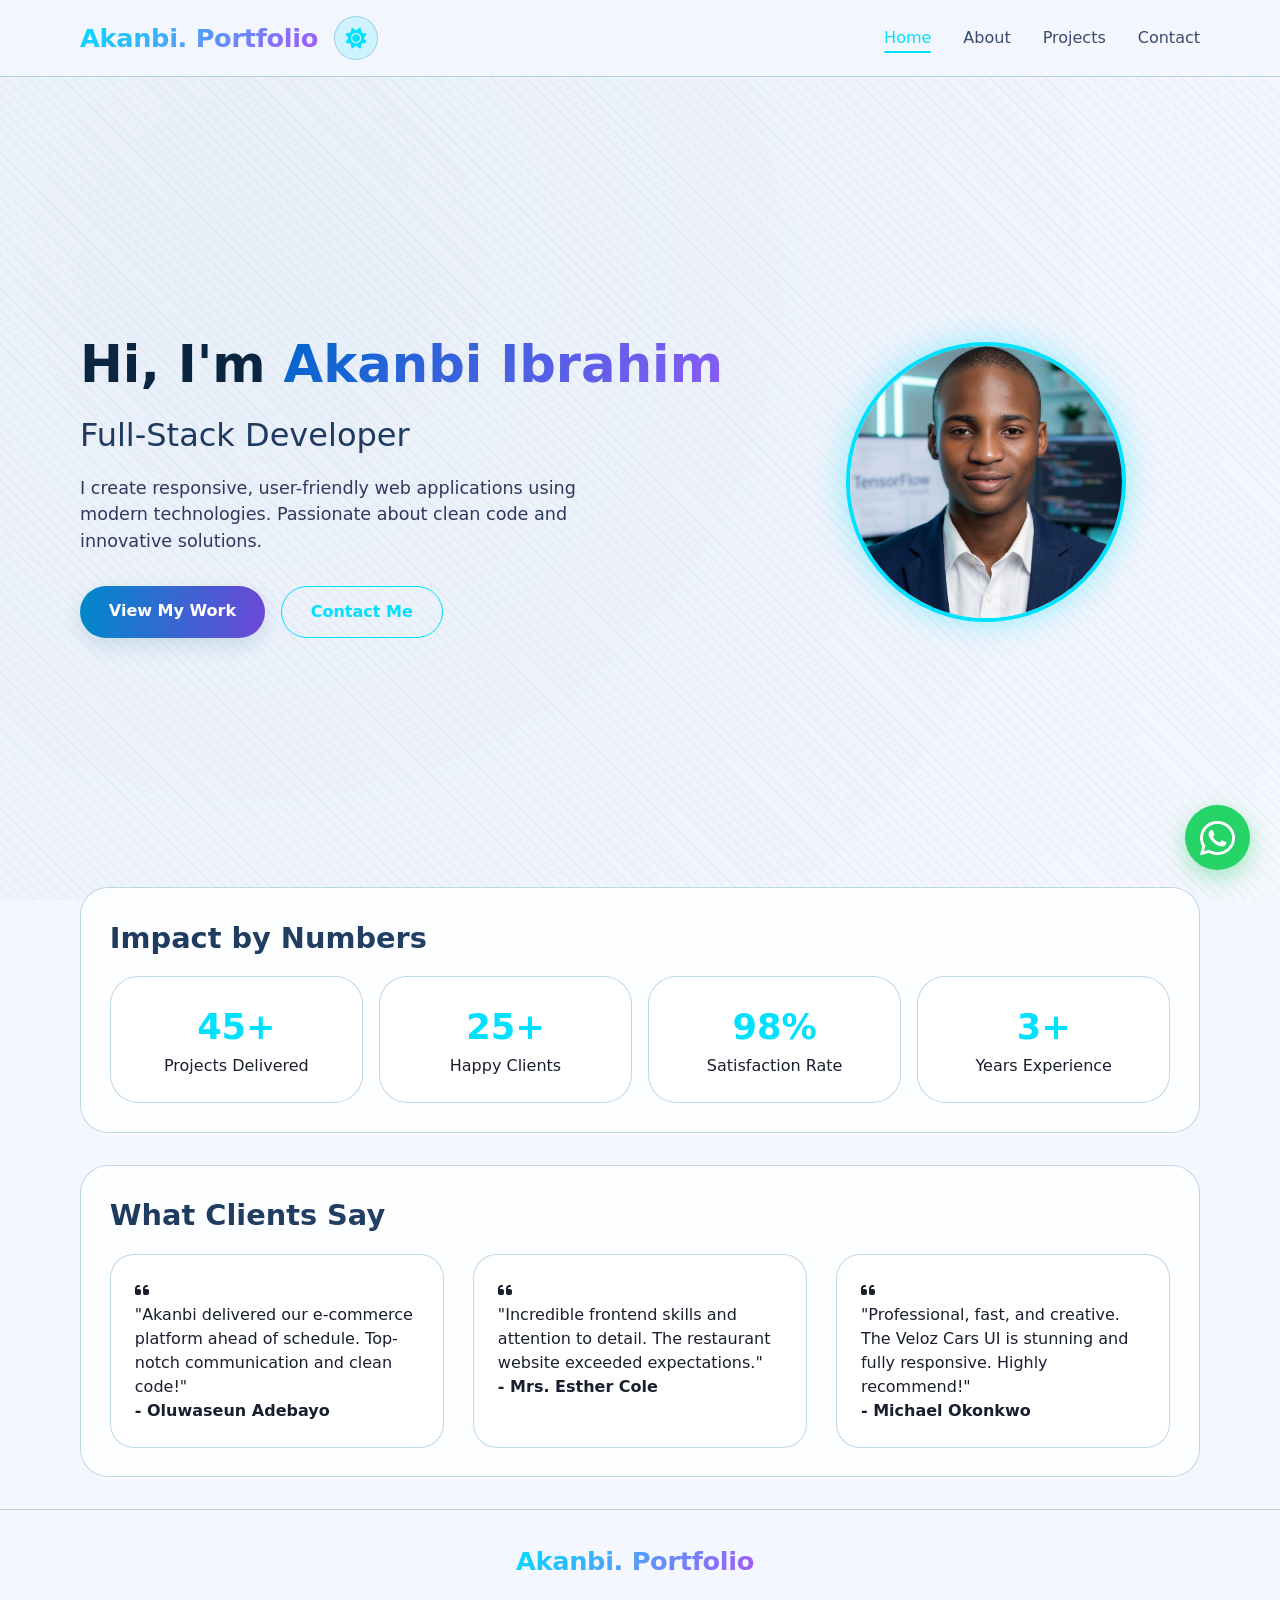
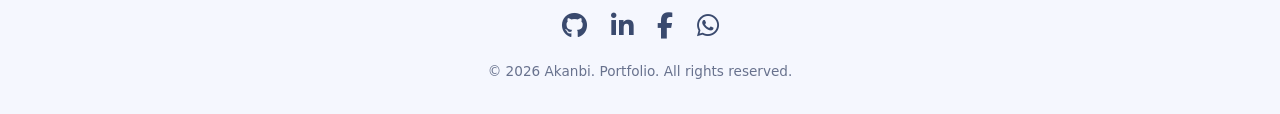
==== index.html @ 9dbecf88 "google console" ====
<!DOCTYPE html>
<html lang="en">

<head>
  <meta charset="UTF-8" />
  <meta name="viewport" content="width=device-width, initial-scale=1.0, viewport-fit=cover" />
  <title>Akanbi · Dark Portfolio | Home</title>
  <link rel="icon"
    href="data:image/svg+xml,%3Csvg xmlns='http://www.w3.org/2000/svg' viewBox='0 0 100 100'%3E%3Ccircle cx='50' cy='50' r='45' fill='%2300e0ff'/%3E%3Ctext x='50' y='70' font-size='50' text-anchor='middle' fill='black' font-weight='bold'%3EA%3C/text%3E%3C/svg%3E" />
  <link rel="stylesheet" href="https://cdnjs.cloudflare.com/ajax/libs/font-awesome/6.4.0/css/all.min.css" />
  <style>
    * {
      margin: 0;
      padding: 0;
      box-sizing: border-box;
    }

    /* ===== THEME VARIABLES ===== */
    :root {
      /* Dark theme (default) */
      --bg-primary: #0a0c10;
      --bg-secondary: rgba(18, 22, 32, 0.7);
      --bg-card: rgba(15, 20, 30, 0.7);
      --bg-form: #0f172a;
      --text-primary: #eef4ff;
      --text-secondary: #b9c8f0;
      --text-muted: #ccddf8;
      --border-color: rgba(0, 224, 255, 0.2);
      --border-light: #2d3a5e;
      --header-bg: rgba(10, 12, 18, 0.85);
      --skill-bar-bg: #1e293b;
      --contact-bg: rgba(18, 22, 32, 0.5);
      --shadow-color: rgba(0, 180, 255, 0.2);
      --btn-gradient: linear-gradient(95deg, #00b4ff, #8b5cf6);
      --hero-gradient: radial-gradient(circle at 20% 30%,
          rgba(0, 180, 255, 0.08),
          rgba(10, 12, 16, 0.95));
      --grid-pattern: repeating-linear-gradient(45deg,
          rgba(0, 255, 255, 0.02) 0px,
          rgba(0, 255, 255, 0.02) 2px,
          transparent 2px,
          transparent 8px);
    }

    /* Light theme */
    body.light-theme {
      --bg-primary: #f5f7fe;
      --bg-secondary: rgba(255, 255, 255, 0.8);
      --bg-card: rgba(255, 255, 255, 0.85);
      --bg-form: #ffffff;
      --text-primary: #1a1f2e;
      --text-secondary: #2d3a5e;
      --text-muted: #3a4a6e;
      --border-color: rgba(0, 100, 150, 0.25);
      --border-light: #d0d8e8;
      --header-bg: rgba(245, 247, 254, 0.92);
      --skill-bar-bg: #e2e8f0;
      --contact-bg: rgba(255, 255, 255, 0.75);
      --shadow-color: rgba(0, 100, 150, 0.15);
      --btn-gradient: linear-gradient(95deg, #0088cc, #6c47d6);
      --hero-gradient: radial-gradient(circle at 20% 30%,
          rgba(0, 100, 150, 0.05),
          rgba(245, 247, 254, 0.95));
      --grid-pattern: repeating-linear-gradient(45deg,
          rgba(0, 100, 150, 0.03) 0px,
          rgba(0, 100, 150, 0.03) 2px,
          transparent 2px,
          transparent 8px);
    }

    /* Light mode heading fixes - improved readability */
    body.light-theme .hero-text h1 {
      color: #0a2540;
    }

    body.light-theme .hero-text h2 {
      color: #1e3a5f;
    }

    body.light-theme .section-title {
      background: linear-gradient(135deg, #1e3a5f, #2d4a6e);
      background-clip: text;
      -webkit-background-clip: text;
      color: transparent;
    }

    body.light-theme .extra-card h3 {
      background: linear-gradient(135deg, #1e3a5f, #2d4a6e);
      background-clip: text;
      -webkit-background-clip: text;
      color: transparent;
    }

    body.light-theme .skills-block h3 {
      background: linear-gradient(120deg, #1e3a5f, #2d4a6e);
      background-clip: text;
      -webkit-background-clip: text;
      color: transparent;
    }

    body.light-theme .contact-info h3 {
      background: linear-gradient(135deg, #1e3a5f, #2d4a6e);
      background-clip: text;
      -webkit-background-clip: text;
      color: transparent;
    }

    body.light-theme .project-info h3 {
      color: #1e3a5f;
    }

    body.light-theme .service-item h4 {
      color: #1e3a5f;
    }

    body.light-theme .highlight {
      background: linear-gradient(120deg, #0066cc, #8b5cf6);
      background-clip: text;
      -webkit-background-clip: text;
      color: transparent;
    }

    body {
      font-family:
        "Segoe UI",
        "Poppins",
        system-ui,
        -apple-system,
        "Inter",
        sans-serif;
      background: var(--bg-primary);
      color: var(--text-primary);
      line-height: 1.5;
      overflow-x: hidden;
      transition:
        background-color 0.3s ease,
        color 0.2s ease;
    }

    body::before {
      content: "";
      position: fixed;
      top: 0;
      left: 0;
      width: 100%;
      height: 100%;
      background: var(--hero-gradient);
      pointer-events: none;
      z-index: -2;
      transition: background 0.3s ease;
    }

    body::after {
      content: "";
      position: fixed;
      top: 0;
      left: 0;
      width: 100%;
      height: 100%;
      background: var(--grid-pattern);
      pointer-events: none;
      z-index: -1;
    }

    .container {
      width: 90%;
      max-width: 1280px;
      margin: 0 auto;
      padding: 0 1rem;
    }

    /* header glass morph */
    header {
      position: sticky;
      top: 0;
      z-index: 1000;
      background: var(--header-bg);
      backdrop-filter: blur(14px);
      border-bottom: 1px solid var(--border-color);
      transition:
        all 0.3s ease,
        background 0.3s ease;
    }

    nav {
      display: flex;
      justify-content: space-between;
      align-items: center;
      padding: 1rem 0;
      flex-wrap: nowrap;
      gap: 1rem;
    }

    /* ===== FIX: LOGO NO WRAP, NO OVERFLOW ===== */
    .logo {
      font-size: 1.6rem;
      font-weight: 800;
      background: linear-gradient(135deg, #00e0ff, #a855f7);
      -webkit-background-clip: text;
      background-clip: text;
      color: transparent;
      letter-spacing: -0.3px;
      text-decoration: none;
      transition: transform 0.2s;
      white-space: nowrap;
      flex-shrink: 0;
    }

    /* on extremely tiny screens, slightly reduce font but keep on one line */
    @media (max-width: 480px) {
      .logo {
        font-size: 1.3rem;
        letter-spacing: -0.2px;
      }
    }

    .logo:hover {
      transform: scale(1.02);
    }

    .nav-links {
      display: flex;
      gap: 2rem;
      list-style: none;
      transition: all 0.3s;
      align-items: center;
      margin-left: auto;
    }

    .nav-links a {
      text-decoration: none;
      color: var(--text-muted);
      font-weight: 500;
      transition: 0.2s;
      position: relative;
    }

    .nav-links a::after {
      content: "";
      position: absolute;
      bottom: -6px;
      left: 0;
      width: 0%;
      height: 2px;
      background: #00e0ff;
      transition: 0.3s;
      border-radius: 2px;
    }

    .nav-links a:hover::after,
    .nav-links a.active::after {
      width: 100%;
    }

    .nav-links a:hover,
    .nav-links a.active {
      color: #00e0ff;
    }

    /* Theme Toggle Button */
    .theme-toggle {
      background: rgba(0, 224, 255, 0.15);
      border: 1px solid var(--border-color);
      border-radius: 50px;
      width: 44px;
      height: 44px;
      display: flex;
      align-items: center;
      justify-content: center;
      cursor: pointer;
      transition: all 0.3s ease;
      font-size: 1.3rem;
      color: #00e0ff;
      flex-shrink: 0;
    }

    .theme-toggle:hover {
      transform: scale(1.05);
      background: rgba(0, 224, 255, 0.3);
      box-shadow: 0 0 12px rgba(0, 224, 255, 0.3);
    }

    .menu-toggle {
      display: none;
      font-size: 1.8rem;
      cursor: pointer;
      color: #00e0ff;
      flex-shrink: 0;
    }

    /* ===== WHATSAPP ICON STYLES ===== */
    .whatsapp-float {
      position: fixed;
      bottom: 30px;
      right: 30px;
      z-index: 1000;
      width: 65px;
      height: 65px;
      background-color: #25d366;
      border-radius: 50%;
      display: flex;
      align-items: center;
      justify-content: center;
      text-decoration: none;
      box-shadow: 0 8px 25px rgba(37, 211, 102, 0.4);
      transition: all 0.3s ease;
      animation:
        whatsappPulse 1.5s infinite,
        whatsappFloat 2s infinite ease-in-out;
    }

    .whatsapp-float i {
      font-size: 2.5rem;
      color: white;
      transition: transform 0.3s ease;
    }

    .whatsapp-float:hover {
      transform: scale(1.1);
      animation: none;
      box-shadow: 0 12px 35px rgba(37, 211, 102, 0.6);
    }

    .whatsapp-float:hover i {
      transform: rotate(8deg) scale(1.05);
    }

    @keyframes whatsappPulse {
      0% {
        box-shadow: 0 0 0 0 rgba(37, 211, 102, 0.7);
      }

      70% {
        box-shadow: 0 0 0 15px rgba(37, 211, 102, 0);
      }

      100% {
        box-shadow: 0 0 0 0 rgba(37, 211, 102, 0);
      }
    }

    @keyframes whatsappFloat {
      0% {
        transform: translateY(0px);
      }

      50% {
        transform: translateY(-10px);
      }

      100% {
        transform: translateY(0px);
      }
    }

    .whatsapp-tooltip {
      position: absolute;
      right: 80px;
      background: var(--bg-card);
      backdrop-filter: blur(10px);
      padding: 8px 16px;
      border-radius: 30px;
      font-size: 0.85rem;
      font-weight: 500;
      white-space: nowrap;
      color: var(--text-primary);
      border: 1px solid var(--border-color);
      opacity: 0;
      visibility: hidden;
      transition: all 0.3s ease;
      pointer-events: none;
      font-family: inherit;
      box-shadow: 0 4px 15px rgba(0, 0, 0, 0.2);
    }

    .whatsapp-float:hover .whatsapp-tooltip {
      opacity: 1;
      visibility: visible;
      transform: translateX(-5px);
    }

    @media (max-width: 768px) {
      .whatsapp-float {
        bottom: 20px;
        right: 20px;
        width: 55px;
        height: 55px;
      }

      .whatsapp-float i {
        font-size: 2rem;
      }

      .whatsapp-tooltip {
        right: 65px;
        font-size: 0.75rem;
        padding: 6px 12px;
        white-space: nowrap;
      }
    }

    @media (max-width: 480px) {
      .whatsapp-float {
        bottom: 15px;
        right: 15px;
        width: 50px;
        height: 50px;
      }

      .whatsapp-float i {
        font-size: 1.8rem;
      }

      .whatsapp-tooltip {
        right: 58px;
        font-size: 0.7rem;
        padding: 5px 10px;
      }
    }

    /* hero section */
    .hero {
      min-height: 90vh;
      display: flex;
      align-items: center;
      padding: 3rem 0;
    }

    .hero-content {
      display: flex;
      align-items: center;
      gap: 3rem;
      flex-wrap: wrap;
      justify-content: space-between;
    }

    .hero-text {
      flex: 1.2;
      animation: fadeUp 0.8s ease-out;
    }

    .hero-text h1 {
      font-size: 3.2rem;
      margin-bottom: 0.5rem;
    }

    .highlight {
      background: linear-gradient(120deg, #00e0ff, #c084fc);
      background-clip: text;
      -webkit-background-clip: text;
      color: transparent;
    }

    .hero-text h2 {
      font-size: 2rem;
      font-weight: 500;
      margin-bottom: 1rem;
      color: var(--text-secondary);
    }

    .hero-text p {
      font-size: 1.1rem;
      color: var(--text-secondary);
      max-width: 550px;
      margin-bottom: 2rem;
    }

    .hero-buttons {
      display: flex;
      gap: 1rem;
      flex-wrap: wrap;
    }

    .btn {
      display: inline-block;
      background: var(--btn-gradient);
      padding: 0.8rem 1.8rem;
      border-radius: 40px;
      font-weight: 600;
      text-decoration: none;
      color: white;
      transition: all 0.3s ease;
      border: none;
      cursor: pointer;
      box-shadow: 0 8px 20px var(--shadow-color);
    }

    .btn-secondary {
      background: transparent;
      border: 1.5px solid #00e0ff;
      box-shadow: none;
      color: #00e0ff;
    }

    .btn-secondary:hover {
      background: rgba(0, 224, 255, 0.1);
      transform: translateY(-3px);
    }

    .btn:hover {
      transform: translateY(-4px);
      filter: brightness(1.05);
      box-shadow: 0 12px 28px var(--shadow-color);
    }

    .hero-image {
      flex: 0.8;
      display: flex;
      justify-content: center;
      animation: float 5s infinite ease-in-out;
    }

    .profile-img {
      width: 280px;
      height: 280px;
      object-fit: cover;
      border-radius: 50%;
      border: 4px solid #00e0ff;
      box-shadow: 0 0 35px rgba(0, 224, 255, 0.4);
      background: #11161f;
      transition: 0.3s;
    }

    .section-title {
      font-size: 2.5rem;
      margin: 2rem 0 2rem;
      text-align: center;
      background: linear-gradient(135deg, #f0f9ff, #8bcaff);
      background-clip: text;
      -webkit-background-clip: text;
      color: transparent;
      letter-spacing: -0.5px;
    }

    /* card styles */
    .extra-card {
      background: var(--bg-secondary);
      backdrop-filter: blur(4px);
      border-radius: 28px;
      padding: 1.8rem;
      border: 1px solid var(--border-color);
      margin-bottom: 2rem;
      transition:
        transform 0.2s ease,
        background 0.3s;
    }

    .extra-card h3 {
      font-size: 1.8rem;
      margin-bottom: 1rem;
      background: linear-gradient(135deg, #fff, #7bc5ff);
      background-clip: text;
      -webkit-background-clip: text;
      color: transparent;
    }

    .testimonial-grid,
    .services-grid {
      display: grid;
      grid-template-columns: repeat(auto-fit, minmax(260px, 1fr));
      gap: 1.8rem;
      margin-top: 1rem;
    }

    .testi-item,
    .service-item {
      background: var(--bg-card);
      border-radius: 24px;
      padding: 1.5rem;
      border: 1px solid var(--border-color);
      transition: all 0.2s;
    }

    .stats-row {
      display: flex;
      flex-wrap: wrap;
      justify-content: space-between;
      gap: 1rem;
      text-align: center;
      margin-top: 1rem;
    }

    .stat-card {
      background: var(--bg-card);
      border-radius: 28px;
      padding: 1.5rem;
      flex: 1;
      min-width: 120px;
      backdrop-filter: blur(4px);
      border: 1px solid var(--border-color);
    }

    .stat-number {
      font-size: 2.2rem;
      font-weight: 800;
      color: #00e0ff;
    }

    /* about wrapper */
    .about-wrapper {
      background: var(--bg-secondary);
      backdrop-filter: blur(4px);
      border-radius: 32px;
      padding: 2rem;
      border: 1px solid var(--border-color);
      margin-bottom: 2rem;
    }

    .about-grid {
      display: flex;
      flex-direction: row;
      gap: 2.5rem;
      flex-wrap: wrap;
    }

    .about-text-block {
      flex: 1.2;
      min-width: 240px;
    }

    .skills-block {
      flex: 1;
      min-width: 250px;
    }

    .skills-block h3 {
      font-size: 1.6rem;
      margin-bottom: 1.2rem;
      background: linear-gradient(120deg, #b4e0ff, #a27eff);
      background-clip: text;
      -webkit-background-clip: text;
      color: transparent;
    }

    .skill-item {
      margin-bottom: 1.3rem;
    }

    .skill-name {
      display: flex;
      justify-content: space-between;
      margin-bottom: 0.5rem;
      font-weight: 500;
    }

    .skill-bar {
      background: var(--skill-bar-bg);
      height: 8px;
      border-radius: 10px;
      overflow: hidden;
    }

    .skill-level {
      background: linear-gradient(90deg, #00e0ff, #a855f7);
      height: 100%;
      width: 0%;
      border-radius: 10px;
      transition: width 1.4s cubic-bezier(0.2, 0.9, 0.4, 1.1);
    }

    /* projects grid */
    .projects-grid {
      display: grid;
      grid-template-columns: repeat(auto-fit, minmax(310px, 1fr));
      gap: 2rem;
      margin: 1.5rem 0;
    }

    .project-card {
      background: var(--bg-card);
      backdrop-filter: blur(4px);
      border-radius: 28px;
      overflow: hidden;
      transition: all 0.4s cubic-bezier(0.2, 0.9, 0.4, 1.1);
      border: 1px solid var(--border-color);
    }

    .project-card:hover {
      transform: translateY(-12px);
      box-shadow: 0 25px 35px -12px rgba(0, 224, 255, 0.3);
      border-color: #00e0ff80;
    }

    .project-img {
      width: 100%;
      height: 200px;
      object-fit: cover;
      transition: transform 0.5s;
    }

    .project-info {
      padding: 1.5rem;
    }

    .project-tech {
      display: flex;
      flex-wrap: wrap;
      gap: 0.6rem;
      margin: 1rem 0;
    }

    .tech-tag {
      background: rgba(0, 224, 255, 0.15);
      padding: 0.3rem 0.8rem;
      border-radius: 30px;
      font-size: 0.75rem;
      font-weight: 500;
      color: #7bc5ff;
    }

    /* ===== FIXED CONTACT SECTION: ALIGNMENT ON MOBILE ===== */
    .contact-content {
      display: flex;
      flex-wrap: wrap;
      gap: 2.5rem;
      background: var(--contact-bg);
      border-radius: 32px;
      padding: 2rem;
      backdrop-filter: blur(5px);
      margin-bottom: 2rem;
      transition: background 0.3s ease;
    }

    .contact-info,
    .contact-form {
      flex: 1;
      min-width: 260px;
    }

    /* ensure vertical alignment inside contact-info */
    .contact-info h3 {
      font-size: 1.8rem;
      margin-bottom: 1rem;
      background: linear-gradient(135deg, #fff, #7bc5ff);
      background-clip: text;
      -webkit-background-clip: text;
      color: transparent;
    }

    .contact-info p {
      margin-bottom: 1.5rem;
      color: var(--text-secondary);
      line-height: 1.5;
    }

    .contact-item {
      display: flex;
      gap: 1rem;
      margin: 1.5rem 0;
      align-items: center;
      flex-wrap: wrap;
    }

    .contact-icon {
      width: 48px;
      height: 48px;
      background: rgba(0, 224, 255, 0.15);
      border-radius: 30px;
      display: flex;
      align-items: center;
      justify-content: center;
      font-size: 1.5rem;
      color: #00e0ff;
      flex-shrink: 0;
    }

    .contact-item div:last-child h4 {
      font-size: 1.1rem;
      margin-bottom: 0.2rem;
    }

    .contact-item div:last-child p {
      margin: 0;
      word-break: break-word;
    }

    /* Form improvements */
    .form-group {
      margin-bottom: 1.2rem;
    }

    .form-group label {
      display: block;
      margin-bottom: 0.5rem;
      font-weight: 500;
      color: var(--text-primary);
    }

    .form-control {
      width: 100%;
      padding: 0.9rem 1rem;
      background: var(--bg-form);
      border: 1px solid var(--border-light);
      border-radius: 20px;
      color: var(--text-primary);
      font-size: 1rem;
      transition: 0.2s;
    }

    .form-control:focus {
      outline: none;
      border-color: #00e0ff;
      box-shadow: 0 0 8px #00e0ff80;
    }

    footer {
      text-align: center;
      padding: 2rem 0;
      margin-top: 2rem;
      border-top: 1px solid var(--border-color);
    }

    .social-links {
      display: flex;
      justify-content: center;
      gap: 1.5rem;
      margin: 1rem 0;
    }

    .social-links a {
      color: var(--text-muted);
      font-size: 1.6rem;
      transition: 0.2s;
    }

    .social-links a:hover {
      color: #00e0ff;
      transform: scale(1.2);
    }

    .copyright {
      font-size: 0.85rem;
      opacity: 0.7;
      color: var(--text-secondary);
    }

    @keyframes fadeUp {
      from {
        opacity: 0;
        transform: translateY(30px);
      }

      to {
        opacity: 1;
        transform: translateY(0);
      }
    }

    @keyframes float {
      0% {
        transform: translateY(0px);
      }

      50% {
        transform: translateY(-12px);
      }

      100% {
        transform: translateY(0px);
      }
    }

    /* responsive overrides */
    @media (max-width: 850px) {
      .menu-toggle {
        display: block;
      }

      .nav-links {
        position: absolute;
        top: 80px;
        left: 0;
        width: 100%;
        background: var(--header-bg);
        backdrop-filter: blur(20px);
        flex-direction: column;
        align-items: center;
        gap: 1.5rem;
        padding: 2rem 0;
        clip-path: polygon(0 0, 100% 0, 100% 0, 0 0);
        transition: clip-path 0.4s ease;
        z-index: 999;
        margin-left: 0;
      }

      .nav-links.active {
        clip-path: polygon(0 0, 100% 0, 100% 100%, 0 100%);
      }

      .hero-text h1 {
        font-size: 2.4rem;
      }

      .hero-text h2 {
        font-size: 1.5rem;
      }

      .profile-img {
        width: 220px;
        height: 220px;
      }

      .about-grid {
        flex-direction: column;
        gap: 1.8rem;
      }

      .about-wrapper {
        padding: 1.5rem;
      }
    }

    @media (max-width: 650px) {
      .hero-content {
        flex-direction: column-reverse;
        text-align: center;
      }

      .hero-buttons {
        justify-content: center;
      }

      .contact-content {
        padding: 1.5rem;
        gap: 2rem;
      }

      .section-title {
        font-size: 2rem;
      }

      .project-img {
        height: 170px;
      }

      nav {
        flex-wrap: nowrap;
      }
    }

    /* extra small devices: contact alignment improvement */
    @media (max-width: 550px) {
      .contact-item {
        flex-direction: row;
        align-items: flex-start;
      }

      .contact-info p {
        font-size: 0.95rem;
      }

      .contact-icon {
        width: 42px;
        height: 42px;
        font-size: 1.2rem;
      }

      .contact-content {
        padding: 1.2rem;
      }
    }

    ::-webkit-scrollbar {
      width: 8px;
    }

    ::-webkit-scrollbar-track {
      background: var(--bg-primary);
    }

    ::-webkit-scrollbar-thumb {
      background: #00b4ff;
      border-radius: 10px;
    }

    .page {
      display: none;
      animation: fadeInPage 0.4s ease;
    }

    .page.active-page {
      display: block;
    }

    @keyframes fadeInPage {
      from {
        opacity: 0;
        transform: translateY(10px);
      }

      to {
        opacity: 1;
        transform: translateY(0);
      }
    }
  </style>
</head>

<body>
  <a href="https://wa.me/2347053357203?text=Hello%20Akanbi%2C%20I%27m%20interested%20in%20working%20with%20you!"
    class="whatsapp-float" target="_blank" rel="noopener noreferrer" aria-label="Chat on WhatsApp">
    <i class="fab fa-whatsapp"></i>
    <span class="whatsapp-tooltip">Chat with me on WhatsApp</span>
  </a>

  <header>
    <div class="container">
      <nav>
        <a href="#" class="logo" data-nav="home">Akanbi. Portfolio</a>
        <div style="display: flex; align-items: center; gap: 1rem">
          <div class="theme-toggle" id="themeToggle" aria-label="Toggle dark/light mode">
            <i class="fas fa-moon" id="themeIcon"></i>
          </div>
          <div class="menu-toggle" id="menu-toggle">
            <i class="fas fa-bars"></i>
          </div>
        </div>
        <ul class="nav-links" id="nav-links">
          <li>
            <a href="#" data-page="home" class="nav-link active">Home</a>
          </li>
          <li><a href="#" data-page="about" class="nav-link">About</a></li>
          <li>
            <a href="#" data-page="projects" class="nav-link">Projects</a>
          </li>
          <li>
            <a href="#" data-page="contact" class="nav-link">Contact</a>
          </li>
        </ul>
      </nav>
    </div>
  </header>

  <!-- HOME PAGE -->
  <div id="home-page" class="page active-page">
    <section class="hero">
      <div class="container">
        <div class="hero-content">
          <div class="hero-text">
            <h1>Hi, I'm <span class="highlight">Akanbi Ibrahim</span></h1>
            <h2>Full-Stack Developer</h2>
            <p>
              I create responsive, user-friendly web applications using modern
              technologies. Passionate about clean code and innovative
              solutions.
            </p>
            <div class="hero-buttons">
              <a href="#" data-page="projects" class="btn">View My Work</a>
              <a href="#" data-page="contact" class="btn btn-secondary">Contact Me</a>
            </div>
          </div>
          <div class="hero-image">
            <img src="./real-ibrahim.jpg" alt="Developer Profile" class="profile-img" />
          </div>
        </div>
      </div>
    </section>
    <div class="container">
      <div class="extra-card">
        <h3>Impact by Numbers</h3>
        <div class="stats-row">
          <div class="stat-card">
            <div class="stat-number">45+</div>
            <div>Projects Delivered</div>
          </div>
          <div class="stat-card">
            <div class="stat-number">25+</div>
            <div>Happy Clients</div>
          </div>
          <div class="stat-card">
            <div class="stat-number">98%</div>
            <div>Satisfaction Rate</div>
          </div>
          <div class="stat-card">
            <div class="stat-number">3+</div>
            <div>Years Experience</div>
          </div>
        </div>
      </div>
      <div class="extra-card">
        <h3>What Clients Say</h3>
        <div class="testimonial-grid">
          <div class="testi-item">
            <i class="fas fa-quote-left"></i>
            <p>
              "Akanbi delivered our e-commerce platform ahead of schedule.
              Top-notch communication and clean code!"
            </p>
            <strong>- Oluwaseun Adebayo</strong>
          </div>
          <div class="testi-item">
            <i class="fas fa-quote-left"></i>
            <p>
              "Incredible frontend skills and attention to detail. The
              restaurant website exceeded expectations."
            </p>
            <strong>- Mrs. Esther Cole</strong>
          </div>
          <div class="testi-item">
            <i class="fas fa-quote-left"></i>
            <p>
              "Professional, fast, and creative. The Veloz Cars UI is stunning
              and fully responsive. Highly recommend!"
            </p>
            <strong>- Michael Okonkwo</strong>
          </div>
        </div>
      </div>
    </div>
  </div>

  <!-- ABOUT PAGE (unchanged but kept functional) -->
  <div id="about-page" class="page">
    <div class="container">
      <h2 class="section-title">About Me</h2>
      <div class="about-wrapper">
        <div class="about-grid">
          <div class="about-text-block">
            <p>
              I'm a passionate full-stack developer with
              <strong>3+ years</strong> of experience building web
              applications. I specialize in JavaScript technologies including
              React, Node.js, and MongoDB.
            </p>
            <p>
              My approach combines technical expertise with creative
              problem-solving to deliver efficient, scalable, and
              user-friendly solutions.
            </p>
            <p>
              When I'm not coding, you can find me hiking, reading tech blogs,
              or experimenting with new programming languages and frameworks.
            </p>
            <a href="#" class="btn" style="margin-top: 20px; display: inline-block">Download Resume</a>
          </div>
          <div class="skills-block">
            <h3>My Skills</h3>
            <div class="skill-item">
              <div class="skill-name">
                <span>HTML/CSS</span><span>95%</span>
              </div>
              <div class="skill-bar">
                <div class="skill-level" data-width="95"></div>
              </div>
            </div>
            <div class="skill-item">
              <div class="skill-name">
                <span>JavaScript</span><span>90%</span>
              </div>
              <div class="skill-bar">
                <div class="skill-level" data-width="90"></div>
              </div>
            </div>
            <div class="skill-item">
              <div class="skill-name"><span>React</span><span>85%</span></div>
              <div class="skill-bar">
                <div class="skill-level" data-width="85"></div>
              </div>
            </div>
            <div class="skill-item">
              <div class="skill-name">
                <span>Node.js</span><span>80%</span>
              </div>
              <div class="skill-bar">
                <div class="skill-level" data-width="80"></div>
              </div>
            </div>
            <div class="skill-item">
              <div class="skill-name">
                <span>MongoDB</span><span>75%</span>
              </div>
              <div class="skill-bar">
                <div class="skill-level" data-width="75"></div>
              </div>
            </div>
          </div>
        </div>
      </div>
      <div class="extra-card">
        <h3>Services I Provide</h3>
        <div class="services-grid">
          <div class="service-item">
            <i class="fas fa-code"></i>
            <h4>Web Development</h4>
            <p>Full-stack web apps with modern frameworks.</p>
          </div>
          <div class="service-item">
            <i class="fas fa-mobile-alt"></i>
            <h4>Responsive Design</h4>
            <p>Pixel-perfect, mobile-first interfaces.</p>
          </div>
          <div class="service-item">
            <i class="fas fa-database"></i>
            <h4>API Integration</h4>
            <p>RESTful APIs, third-party services.</p>
          </div>
          <div class="service-item">
            <i class="fas fa-chart-line"></i>
            <h4>Performance Optimization</h4>
            <p>Boost loading speed and SEO.</p>
          </div>
        </div>
      </div>
      <div class="extra-card">
        <h3>Career Snapshot</h3>
        <div style="display: flex; flex-direction: column; gap: 1rem">
          <div>
            <i class="fas fa-briefcase" style="color: #00e0ff; width: 2rem"></i>
            <strong>2023 - Present:</strong> Senior Full-Stack Developer @
            TechLaunch Inc.
          </div>
          <div>
            <i class="fas fa-briefcase" style="color: #00e0ff; width: 2rem"></i>
            <strong>2021 - 2023:</strong> Frontend Engineer @ CreativeSoft
            Studio
          </div>
          <div>
            <i class="fas fa-graduation-cap" style="color: #00e0ff; width: 2rem"></i>
            <strong>2020:</strong> B.Sc Computer Science, University of Lagos
          </div>
        </div>
      </div>
    </div>
  </div>

  <!-- PROJECTS PAGE (condensed) -->
  <div id="projects-page" class="page">
    <div class="container">
      <h2 class="section-title">My Projects</h2>
      <div class="projects-grid">
        <div class="project-card">
          <img src="./animate-cart.jpg.png" class="project-img" />
          <div class="project-info">
            <h3>AnimateCart Website</h3>
            <p>Full-featured e-commerce with auth and payments.</p>
            <div class="project-tech">
              <span class="tech-tag">JavaScript</span><span class="tech-tag">CSS Grid</span><span
                class="tech-tag">Bootstrap</span>
            </div>
            <a href="https://ibmoore04.github.io/AnimateCart/" target="_blank" class="btn">View Project</a>
          </div>
        </div>
        <div class="project-card">
          <img src="./delici-screenshot.jpg.png" class="project-img" />
          <div class="project-info">
            <h3>Luxurious Restaurant App</h3>
            <p>Responsive restaurant website with animations.</p>
            <div class="project-tech">
              <span class="tech-tag">JavaScript</span><span class="tech-tag">CSS Grid</span><span
                class="tech-tag">Bootstrap</span>
            </div>
            <a href="https://ibmoore04.github.io/DELICI-RESTAURANT/" target="_blank" class="btn">View Project</a>
          </div>
        </div>
        <div class="project-card">
          <img src="./veloz.port.jpg.png" class="project-img" onerror="
                this.src =
                  'https://placehold.co/600x400/111a2a/66ccff?text=Veloz+Cars'
              " />
          <div class="project-info">
            <h3>Veloz Cars App</h3>
            <p>Modern car dealership experience.</p>
            <div class="project-tech">
              <span class="tech-tag">JavaScript</span><span class="tech-tag">CSS Grid</span><span
                class="tech-tag">Bootstrap</span>
            </div>
            <a href="https://ibmoore04.github.io/Veloz-cars/" target="_blank" class="btn">View Project</a>
          </div>
        </div>
      </div>
      <div class="extra-card">
        <h3>Open Source Contributions</h3>
        <div class="services-grid" style="grid-template-columns: repeat(auto-fit, minmax(240px, 1fr))">
          <div class="service-item">
            <i class="fab fa-github-alt"></i>
            <h4>React UI Library</h4>
            <p>Accessible components used by 200+ devs.</p>
          </div>
          <div class="service-item">
            <i class="fas fa-code-branch"></i>
            <h4>Node.js Auth Middleware</h4>
            <p>JWT auth package with 150+ stars.</p>
          </div>
        </div>
      </div>
    </div>
  </div>

  <!-- CONTACT PAGE - FIXED ALIGNMENT (Get in touch section well aligned) -->
  <div id="contact-page" class="page">
    <div class="container">
      <h2 class="section-title">Contact Me</h2>
      <div class="contact-content">
        <div class="contact-info">
          <h3>Get In Touch</h3>
          <p>
            I'm currently open to new opportunities and interesting projects.
            Feel free to reach out if you'd like to collaborate or just say
            hello!
          </p>
          <div class="contact-item">
            <div class="contact-icon">
              <i class="fas fa-map-marker-alt"></i>
            </div>
            <div>
              <h4>Location</h4>
              <p>Ijebu-Ode, Ogun State, Nigeria</p>
            </div>
          </div>
          <div class="contact-item">
            <div class="contact-icon"><i class="fas fa-envelope"></i></div>
            <div>
              <h4>Email</h4>
              <p>akanbiibrahimolatunde27@gmail.com</p>
            </div>
          </div>
          <div class="contact-item">
            <div class="contact-icon"><i class="fas fa-phone"></i></div>
            <div>
              <h4>Phone</h4>
              <p>+234(0)7053357203</p>
            </div>
          </div>
        </div>
        <div class="contact-form">
          <form id="contactForm">
            <div class="form-group">
              <label for="name">Full Name</label><input type="text" id="name" class="form-control"
                placeholder="Your Name" required />
            </div>
            <div class="form-group">
              <label for="email">Email Address</label><input type="email" id="email" class="form-control"
                placeholder="Your Email" required />
            </div>
            <div class="form-group">
              <label for="subject">Subject</label><input type="text" id="subject" class="form-control"
                placeholder="Subject" required />
            </div>
            <div class="form-group">
              <label for="message">Message</label><textarea id="message" class="form-control" placeholder="Your Message"
                rows="4" required></textarea>
            </div>
            <button type="submit" class="btn">Send Message</button>
          </form>
        </div>
      </div>
      <div class="extra-card">
        <h3>Quick Answers</h3>
        <div style="display: flex; flex-direction: column; gap: 1rem">
          <div>
            <strong><i class="fas fa-clock"></i> Response time?</strong>
            <span style="color: var(--text-secondary)">Usually within 24 hours on weekdays.</span>
          </div>
          <div>
            <strong><i class="fas fa-laptop-code"></i> Availability for
              freelance?</strong>
            <span style="color: var(--text-secondary)">Yes, I accept select freelance projects. Let's discuss
              scope.</span>
          </div>
          <div>
            <strong><i class="fas fa-handshake"></i> Collaboration
              opportunities?</strong>
            <span style="color: var(--text-secondary)">Always excited to partner on open-source or innovative
              startups.</span>
          </div>
        </div>
      </div>
    </div>
  </div>

  <footer>
    <div class="container">
      <a href="#" class="logo" style="display: inline-block; margin: 0 10px 10px 0" data-nav="home">Akanbi.
        Portfolio</a>
      <div class="social-links">
        <a href="https://github.com/ibmoore04" target="_blank"><i class="fab fa-github"></i></a>
        <a href="https://www.linkedin.com/in/akanbi-ibrahim-4ab3043a6" target="_blank"><i
            class="fab fa-linkedin-in"></i></a>
        <a href="https://www.facebook.com/profile.php?id=61565920483171" target="_blank"><i
            class="fa-brands fa-facebook-f"></i></a>
        <a href="https://wa.me/2347053357203" target="_blank"><i class="fa-brands fa-whatsapp"></i></a>
      </div>
      <p class="copyright">
        &copy; 2026 Akanbi. Portfolio. All rights reserved.
      </p>
    </div>
  </footer>

  <script>
    (function () {
      const themeToggle = document.getElementById("themeToggle"),
        themeIcon = document.getElementById("themeIcon");
      const savedTheme = localStorage.getItem("portfolio-theme");
      const prefersDark = window.matchMedia(
        "(prefers-color-scheme: dark)",
      ).matches;
      function setTheme(theme) {
        if (theme === "light") {
          document.body.classList.add("light-theme");
          themeIcon.classList.remove("fa-moon");
          themeIcon.classList.add("fa-sun");
          localStorage.setItem("portfolio-theme", "light");
        } else {
          document.body.classList.remove("light-theme");
          themeIcon.classList.remove("fa-sun");
          themeIcon.classList.add("fa-moon");
          localStorage.setItem("portfolio-theme", "dark");
        }
      }
      if (savedTheme === "light") setTheme("light");
      else if (savedTheme === "dark") setTheme("dark");
      else if (!prefersDark) setTheme("light");
      else setTheme("dark");
      themeToggle.addEventListener("click", () => {
        setTheme(
          document.body.classList.contains("light-theme") ? "dark" : "light",
        );
      });
      const pages = {
        home: document.getElementById("home-page"),
        about: document.getElementById("about-page"),
        projects: document.getElementById("projects-page"),
        contact: document.getElementById("contact-page"),
      };
      const navLinks = document.querySelectorAll(".nav-link"),
        logoLinks = document.querySelectorAll('[data-nav="home"]');
      function showPage(pageId) {
        Object.values(pages).forEach((p) => {
          if (p) p.classList.remove("active-page");
        });
        if (pages[pageId]) pages[pageId].classList.add("active-page");
        navLinks.forEach((link) => {
          if (link.getAttribute("data-page") === pageId)
            link.classList.add("active");
          else link.classList.remove("active");
        });
        window.scrollTo({ top: 0, behavior: "smooth" });
        if (pageId === "about")
          setTimeout(() => {
            document
              .querySelectorAll("#about-page .skill-level")
              .forEach((bar) => {
                let w = bar.getAttribute("data-width");
                if (w && bar.style.width !== w + "%")
                  bar.style.width = w + "%";
              });
          }, 200);
      }
      navLinks.forEach((link) => {
        link.addEventListener("click", (e) => {
          e.preventDefault();
          let pid = link.getAttribute("data-page");
          if (pid) {
            showPage(pid);
            document.getElementById("nav-links")?.classList.remove("active");
          }
        });
      });
      logoLinks.forEach((l) => {
        l.addEventListener("click", (e) => {
          e.preventDefault();
          showPage("home");
          document.getElementById("nav-links")?.classList.remove("active");
        });
      });
      document.querySelectorAll("[data-page]").forEach((el) => {
        if (
          el.classList &&
          (el.classList.contains("btn") || el.tagName === "A")
        ) {
          el.addEventListener("click", (e) => {
            let pid = el.getAttribute("data-page");
            if (pid && pages[pid]) {
              e.preventDefault();
              showPage(pid);
              document
                .getElementById("nav-links")
                ?.classList.remove("active");
            }
          });
        }
      });
      const menuToggle = document.getElementById("menu-toggle"),
        navParent = document.getElementById("nav-links");
      if (menuToggle)
        menuToggle.addEventListener("click", () =>
          navParent.classList.toggle("active"),
        );
      const aboutPageDiv = document.getElementById("about-page");
      const obs = new IntersectionObserver(
        (entries) => {
          entries.forEach((entry) => {
            if (
              entry.isIntersecting &&
              aboutPageDiv.classList.contains("active-page")
            ) {
              document
                .querySelectorAll("#about-page .skill-level")
                .forEach((bar) => {
                  let w = bar.getAttribute("data-width");
                  if (w && bar.style.width !== w + "%")
                    bar.style.width = w + "%";
                });
              obs.unobserve(aboutPageDiv);
            }
          });
        },
        { threshold: 0.3 },
      );
      if (aboutPageDiv) obs.observe(aboutPageDiv);
      const contactForm = document.getElementById("contactForm");
      if (contactForm)
        contactForm.addEventListener("submit", (e) => {
          e.preventDefault();
          let name = document.getElementById("name").value;
          alert(
            `✨ Thank you, ${name}! Your message has been sent. I'll get back to you soon. ✨`,
          );
          contactForm.reset();
        });
      const header = document.querySelector("header");
      window.addEventListener("scroll", () => {
        if (window.scrollY > 60)
          header.style.boxShadow =
            "0 12px 30px rgba(0,0,0,0.5), 0 0 8px rgba(0,224,255,0.2)";
        else header.style.boxShadow = "none";
      });
      const hash = window.location.hash.slice(1);
      if (hash && pages[hash]) showPage(hash);
    })();
  </script>
</body>

</html>
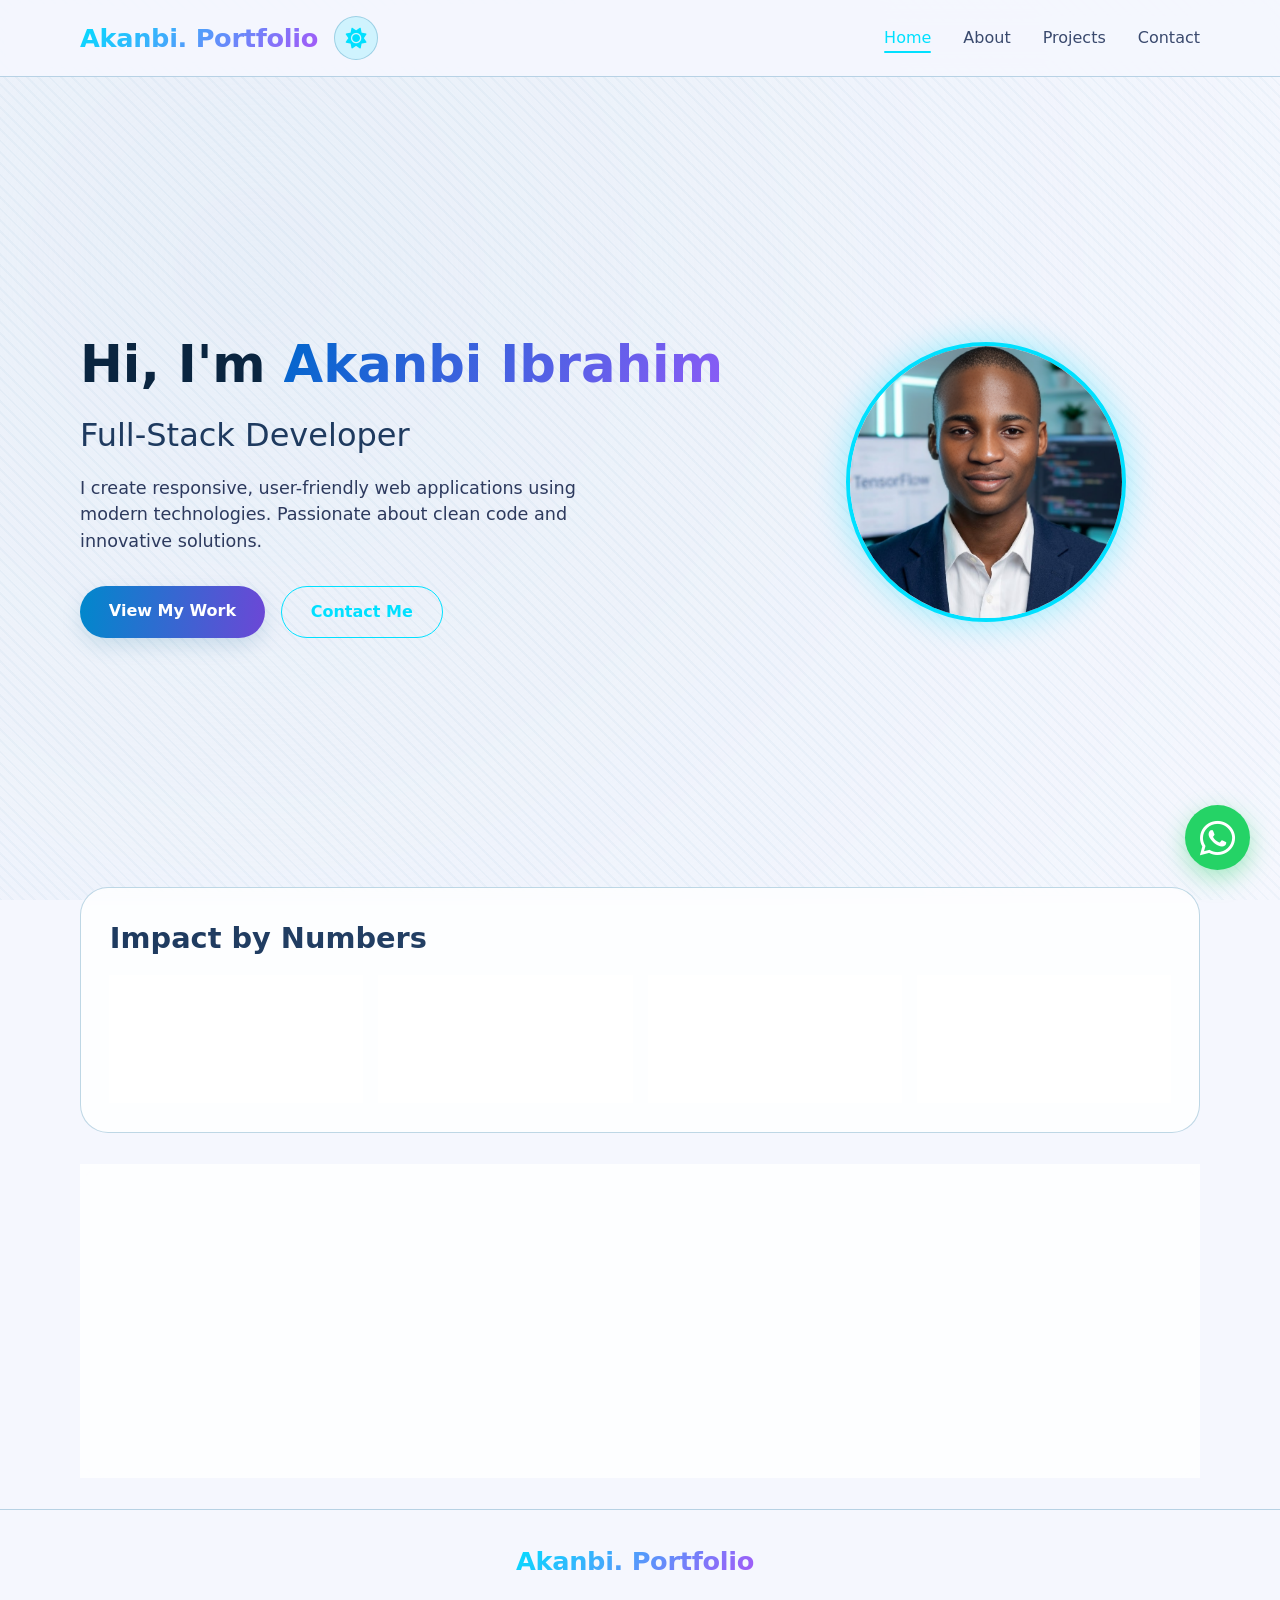
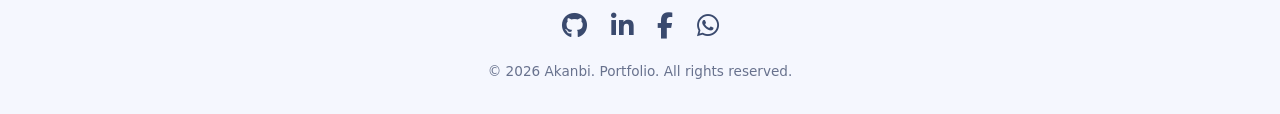
==== commit 517f126f: "updated" ====
--- a/index.html
+++ b/index.html
@@ -4,6 +4,7 @@
 <head>
   <meta charset="UTF-8" />
   <meta name="viewport" content="width=device-width, initial-scale=1.0, viewport-fit=cover" />
+  <meta name="google-site-verification" content="EHbe9bYRxB28MLR9fzu1k_aXLy9BqFP_fYB4yg-Dxbo" />
   <title>Akanbi · Dark Portfolio | Home</title>
   <link rel="icon"
     href="data:image/svg+xml,%3Csvg xmlns='http://www.w3.org/2000/svg' viewBox='0 0 100 100'%3E%3Ccircle cx='50' cy='50' r='45' fill='%2300e0ff'/%3E%3Ctext x='50' y='70' font-size='50' text-anchor='middle' fill='black' font-weight='bold'%3EA%3C/text%3E%3C/svg%3E" />
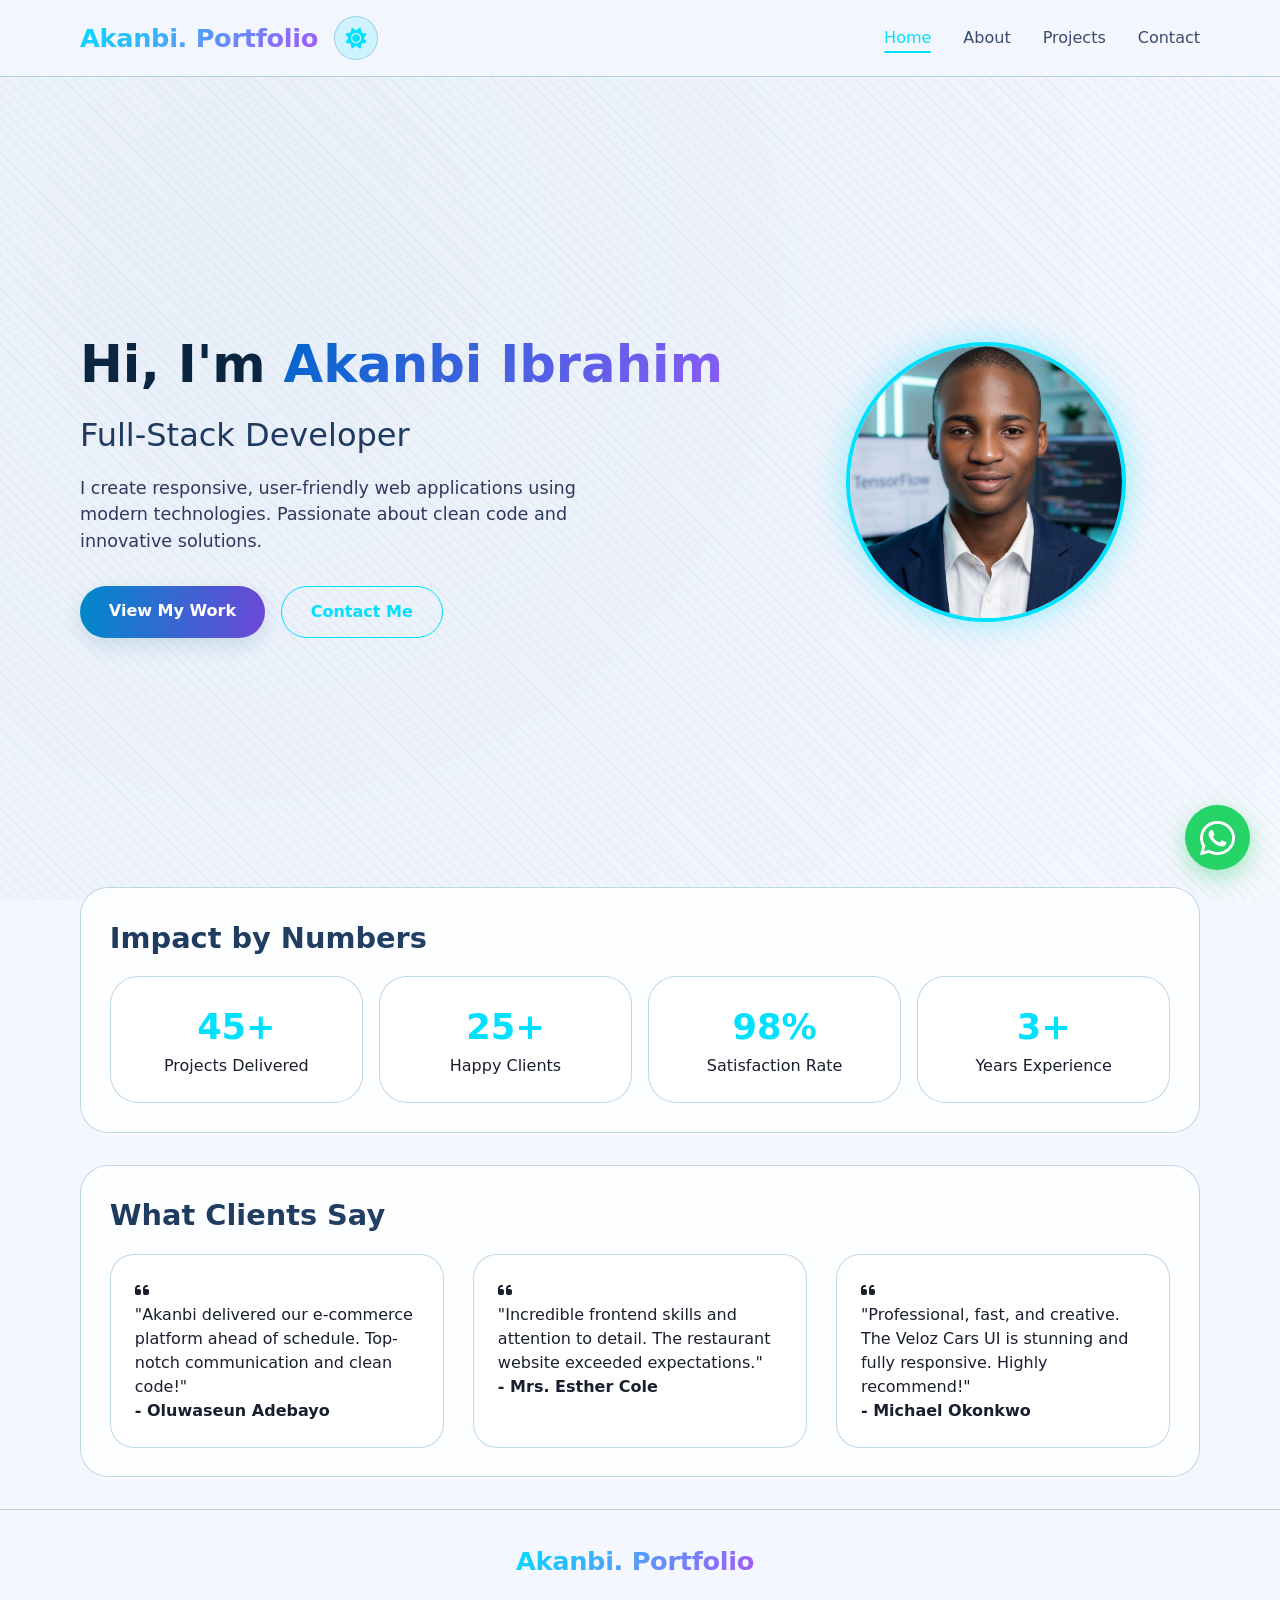
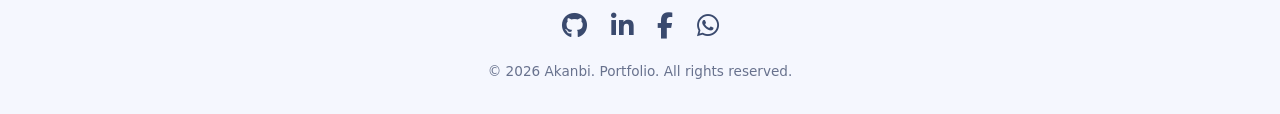
==== commit 63a0d2a2: "updated again" ====
--- a/index.html
+++ b/index.html
@@ -5,7 +5,25 @@
   <meta charset="UTF-8" />
   <meta name="viewport" content="width=device-width, initial-scale=1.0, viewport-fit=cover" />
   <meta name="google-site-verification" content="EHbe9bYRxB28MLR9fzu1k_aXLy9BqFP_fYB4yg-Dxbo" />
-  <title>Akanbi · Dark Portfolio | Home</title>
+  <!-- Google Verification -->
+  <meta name="google-site-verification" content="EHbe9bYRxB28MLR9fzu1k_aXLy9BqFP_fYB4yg-Dxbo" />
+
+  <!-- SEO Title & Description -->
+  <title>Akanbi Ibrahim – Frontend Developer Portfolio</title>
+  <meta name="description"
+    content="Explore the portfolio of Akanbi Ibrahim, a frontend developer specializing in modern web design, responsive layouts, and interactive projects.">
+
+  <!-- Sitemap -->
+  <link rel="sitemap" type="application/xml" title="Sitemap" href="/sitemap.xml" />
+
+  <!-- Open Graph / Social Preview -->
+  <meta property="og:title" content="Akanbi Ibrahim – Frontend Developer Portfolio">
+  <meta property="og:description" content="Showcasing modern web projects and frontend development skills.">
+  <meta property="og:type" content="website">
+  <meta property="og:url" content="https://akanbi-dev-portfolio.vercel.app/">
+  <meta property="og:image" content="https://akanbi-dev-portfolio.vercel.app/preview.png">
+
+
   <link rel="icon"
     href="data:image/svg+xml,%3Csvg xmlns='http://www.w3.org/2000/svg' viewBox='0 0 100 100'%3E%3Ccircle cx='50' cy='50' r='45' fill='%2300e0ff'/%3E%3Ctext x='50' y='70' font-size='50' text-anchor='middle' fill='black' font-weight='bold'%3EA%3C/text%3E%3C/svg%3E" />
   <link rel="stylesheet" href="https://cdnjs.cloudflare.com/ajax/libs/font-awesome/6.4.0/css/all.min.css" />
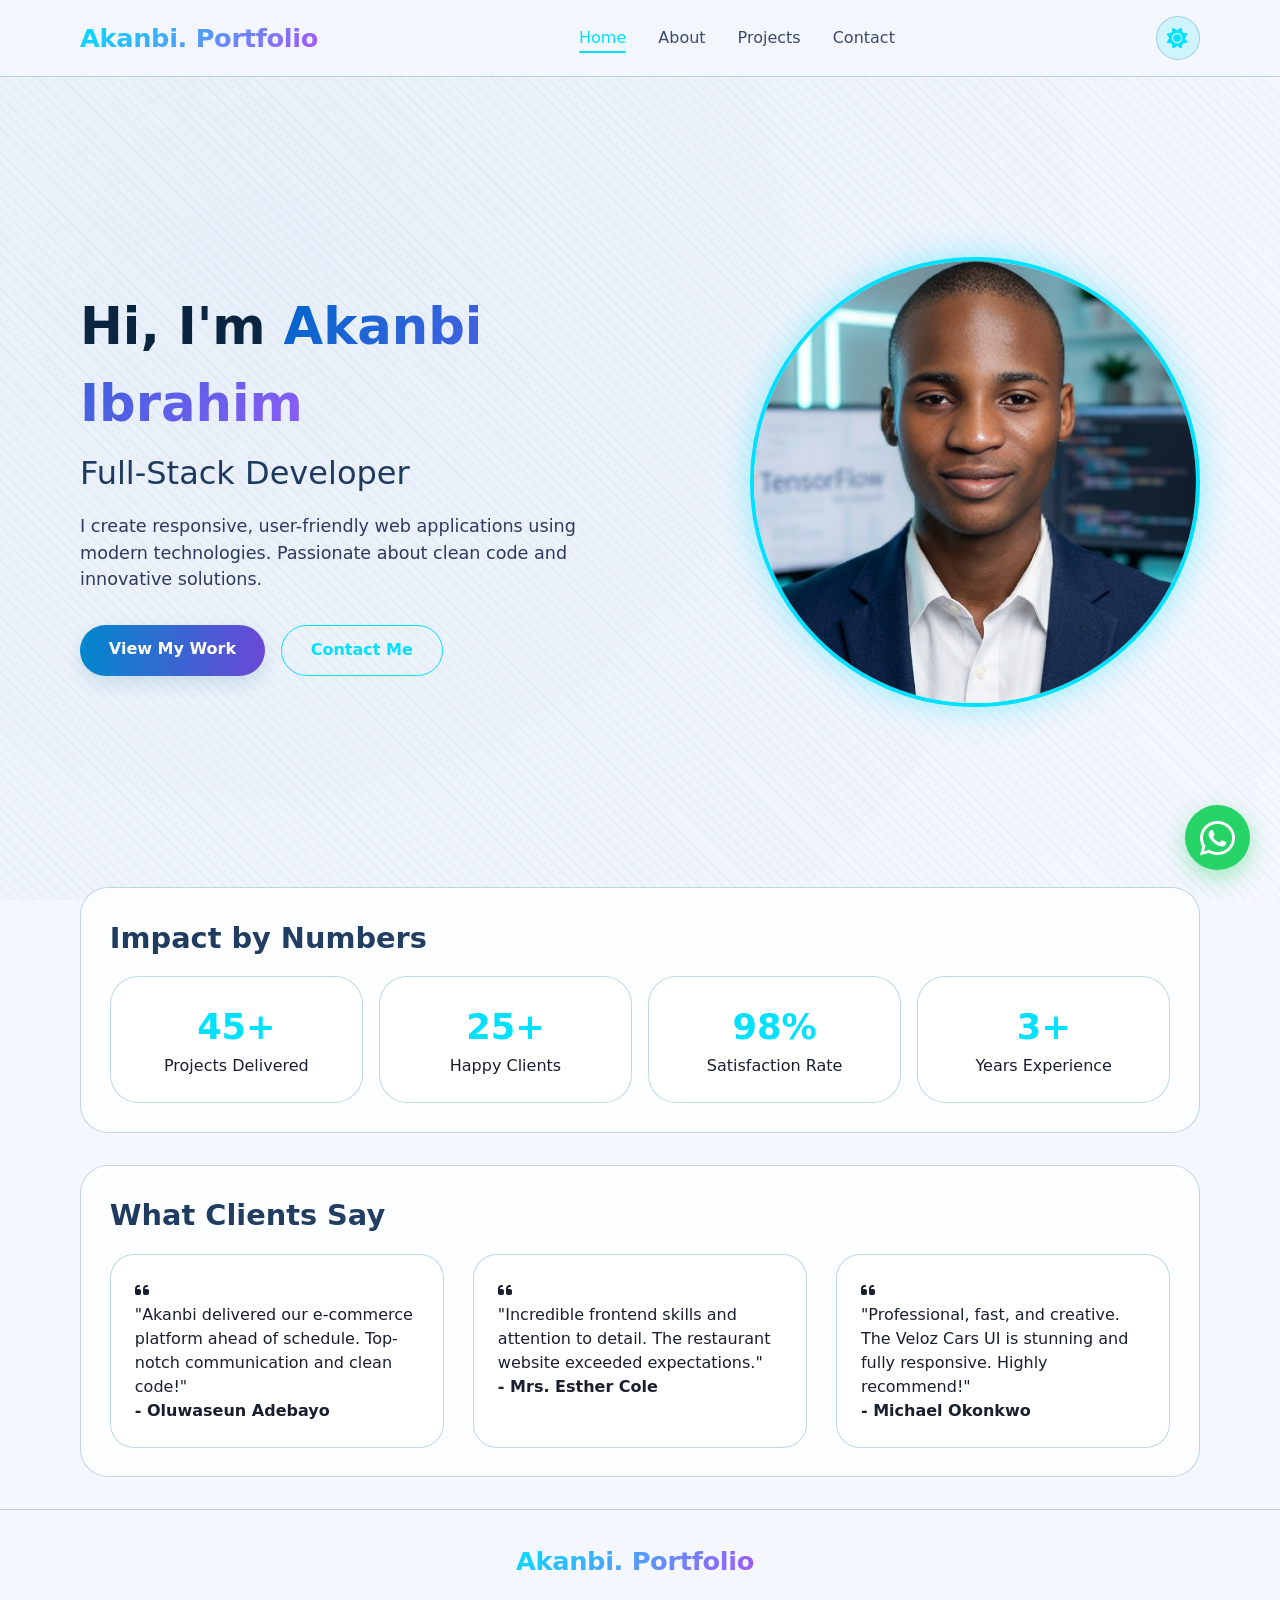
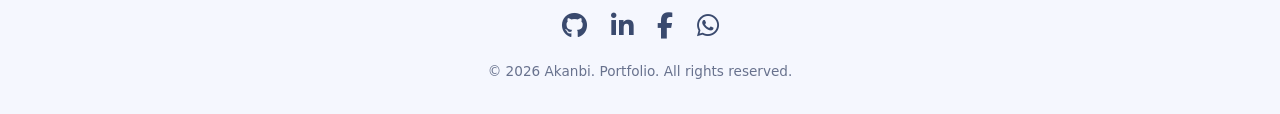
==== commit 36038b5f: "updated" ====
--- a/index.html
+++ b/index.html
@@ -243,7 +243,6 @@
       list-style: none;
       transition: all 0.3s;
       align-items: center;
-      margin-left: auto;
     }
 
     .nav-links a {
@@ -276,7 +275,7 @@
       color: #00e0ff;
     }
 
-    /* Theme Toggle Button */
+    /* Theme Toggle Button - positioned after nav links on the right */
     .theme-toggle {
       background: rgba(0, 224, 255, 0.15);
       border: 1px solid var(--border-color);
@@ -299,11 +298,20 @@
       box-shadow: 0 0 12px rgba(0, 224, 255, 0.3);
     }
 
+    /* Menu toggle button - visible on mobile */
     .menu-toggle {
       display: none;
       font-size: 1.8rem;
       cursor: pointer;
       color: #00e0ff;
+      flex-shrink: 0;
+    }
+
+    /* Right side group for menu toggle and theme toggle on mobile */
+    .right-controls {
+      display: flex;
+      align-items: center;
+      gap: 1rem;
       flex-shrink: 0;
     }
 
@@ -530,8 +538,8 @@
     }
 
     .profile-img {
-      width: 280px;
-      height: 280px;
+      width: 450px;
+      height: 450px;
       object-fit: cover;
       border-radius: 50%;
       border: 4px solid #00e0ff;
@@ -899,7 +907,6 @@
         clip-path: polygon(0 0, 100% 0, 100% 0, 0 0);
         transition: clip-path 0.4s ease;
         z-index: 999;
-        margin-left: 0;
       }
 
       .nav-links.active {
@@ -926,6 +933,10 @@
 
       .about-wrapper {
         padding: 1.5rem;
+      }
+
+      nav {
+        flex-wrap: nowrap;
       }
     }
 
@@ -1026,14 +1037,6 @@
     <div class="container">
       <nav>
         <a href="#" class="logo" data-nav="home">Akanbi. Portfolio</a>
-        <div style="display: flex; align-items: center; gap: 1rem">
-          <div class="theme-toggle" id="themeToggle" aria-label="Toggle dark/light mode">
-            <i class="fas fa-moon" id="themeIcon"></i>
-          </div>
-          <div class="menu-toggle" id="menu-toggle">
-            <i class="fas fa-bars"></i>
-          </div>
-        </div>
         <ul class="nav-links" id="nav-links">
           <li>
             <a href="#" data-page="home" class="nav-link active">Home</a>
@@ -1046,6 +1049,14 @@
             <a href="#" data-page="contact" class="nav-link">Contact</a>
           </li>
         </ul>
+        <div class="right-controls">
+          <div class="menu-toggle" id="menu-toggle">
+            <i class="fas fa-bars"></i>
+          </div>
+          <div class="theme-toggle" id="themeToggle" aria-label="Toggle dark/light mode">
+            <i class="fas fa-moon" id="themeIcon"></i>
+          </div>
+        </div>
       </nav>
     </div>
   </header>
@@ -1128,7 +1139,7 @@
     </div>
   </div>
 
-  <!-- ABOUT PAGE (unchanged but kept functional) -->
+  <!-- ABOUT PAGE -->
   <div id="about-page" class="page">
     <div class="container">
       <h2 class="section-title">About Me</h2>
@@ -1242,7 +1253,7 @@
     </div>
   </div>
 
-  <!-- PROJECTS PAGE (condensed) -->
+  <!-- PROJECTS PAGE -->
   <div id="projects-page" class="page">
     <div class="container">
       <h2 class="section-title">My Projects</h2>
@@ -1305,7 +1316,7 @@
     </div>
   </div>
 
-  <!-- CONTACT PAGE - FIXED ALIGNMENT (Get in touch section well aligned) -->
+  <!-- CONTACT PAGE -->
   <div id="contact-page" class="page">
     <div class="container">
       <h2 class="section-title">Contact Me</h2>
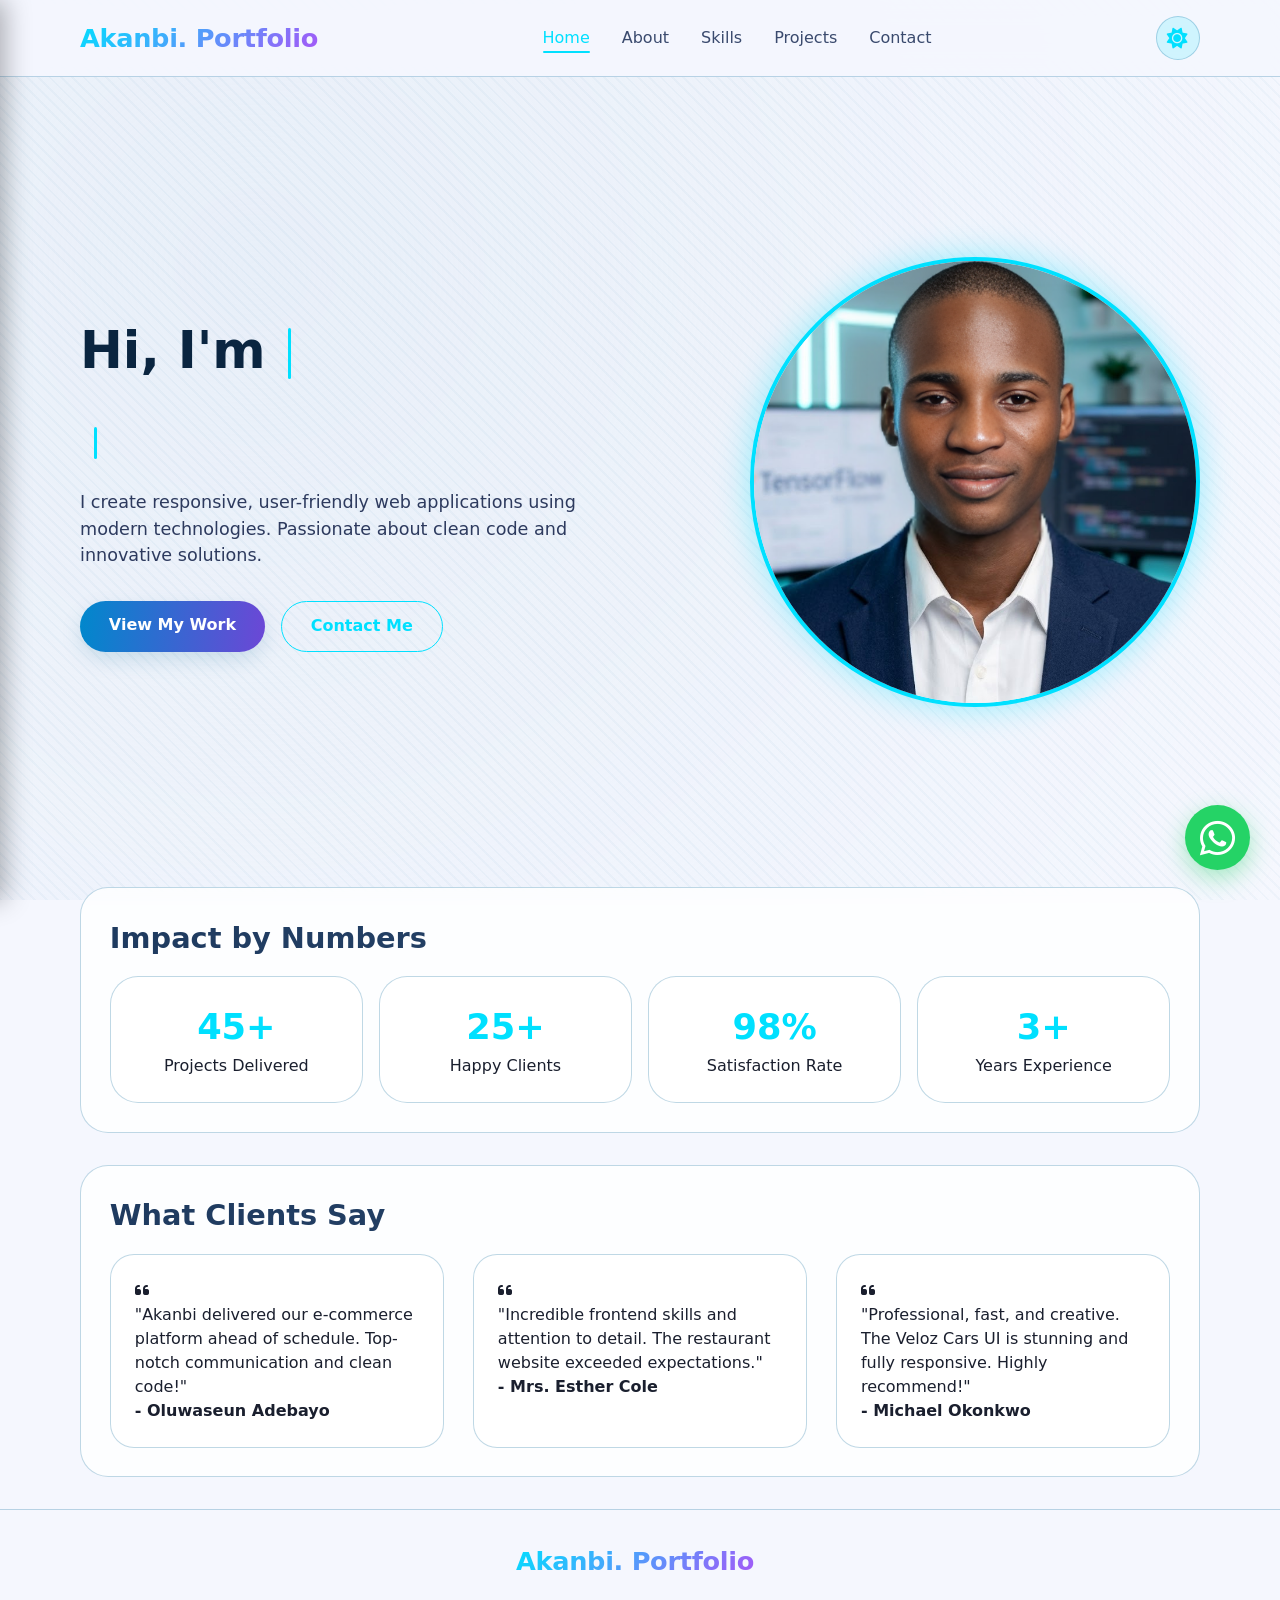
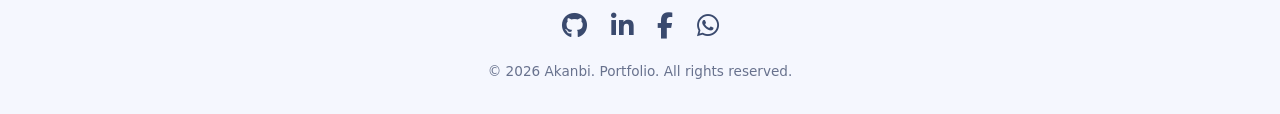
==== commit 59fa733a: "updated" ====
--- a/index.html
+++ b/index.html
@@ -237,6 +237,7 @@
       transform: scale(1.02);
     }
 
+    /* Desktop navigation */
     .nav-links {
       display: flex;
       gap: 2rem;
@@ -275,7 +276,7 @@
       color: #00e0ff;
     }
 
-    /* Theme Toggle Button - positioned after nav links on the right */
+    /* Theme Toggle Button */
     .theme-toggle {
       background: rgba(0, 224, 255, 0.15);
       border: 1px solid var(--border-color);
@@ -305,14 +306,150 @@
       cursor: pointer;
       color: #00e0ff;
       flex-shrink: 0;
+      background: rgba(0, 224, 255, 0.15);
+      border: 1px solid var(--border-color);
+      border-radius: 50px;
+      width: 44px;
+      height: 44px;
+      align-items: center;
+      justify-content: center;
+      transition: all 0.3s ease;
+    }
+
+    .menu-toggle:hover {
+      background: rgba(0, 224, 255, 0.3);
+      transform: scale(1.05);
     }
 
     /* Right side group for menu toggle and theme toggle on mobile */
     .right-controls {
       display: flex;
       align-items: center;
-      gap: 1rem;
+      gap: 0.8rem;
       flex-shrink: 0;
+    }
+
+    /* ===== OFF-CANVAS MENU (SLIDES FROM LEFT) ===== */
+    .offcanvas-overlay {
+      position: fixed;
+      top: 0;
+      left: 0;
+      width: 100%;
+      height: 100%;
+      background: rgba(0, 0, 0, 0.7);
+      backdrop-filter: blur(4px);
+      z-index: 2000;
+      opacity: 0;
+      visibility: hidden;
+      transition: opacity 0.3s ease, visibility 0.3s ease;
+    }
+
+    .offcanvas-overlay.active {
+      opacity: 1;
+      visibility: visible;
+    }
+
+    .offcanvas-menu {
+      position: fixed;
+      top: 0;
+      left: -280px;
+      width: 280px;
+      height: 100%;
+      background: var(--bg-secondary);
+      backdrop-filter: blur(20px);
+      border-right: 1px solid var(--border-color);
+      z-index: 2001;
+      transition: left 0.3s cubic-bezier(0.2, 0.9, 0.4, 1.1);
+      display: flex;
+      flex-direction: column;
+      box-shadow: 5px 0 25px rgba(0, 0, 0, 0.3);
+    }
+
+    .offcanvas-menu.active {
+      left: 0;
+    }
+
+    .offcanvas-header {
+      display: flex;
+      justify-content: space-between;
+      align-items: center;
+      padding: 1.5rem;
+      border-bottom: 1px solid var(--border-color);
+    }
+
+    .offcanvas-header .logo {
+      font-size: 1.3rem;
+    }
+
+    .offcanvas-close {
+      background: rgba(0, 224, 255, 0.15);
+      border: 1px solid var(--border-color);
+      border-radius: 50%;
+      width: 40px;
+      height: 40px;
+      display: flex;
+      align-items: center;
+      justify-content: center;
+      cursor: pointer;
+      font-size: 1.2rem;
+      color: #00e0ff;
+      transition: all 0.2s;
+    }
+
+    .offcanvas-close:hover {
+      background: rgba(0, 224, 255, 0.3);
+      transform: scale(1.05);
+    }
+
+    .offcanvas-nav {
+      flex: 1;
+      padding: 2rem 1.5rem;
+      display: flex;
+      flex-direction: column;
+      gap: 1.2rem;
+    }
+
+    .offcanvas-nav a {
+      text-decoration: none;
+      color: var(--text-primary);
+      font-size: 1.2rem;
+      font-weight: 500;
+      padding: 0.8rem 0;
+      transition: all 0.2s;
+      border-bottom: 1px solid var(--border-color);
+    }
+
+    .offcanvas-nav a:hover,
+    .offcanvas-nav a.active {
+      color: #00e0ff;
+      padding-left: 0.5rem;
+    }
+
+    .offcanvas-footer {
+      padding: 1.5rem;
+      border-top: 1px solid var(--border-color);
+      text-align: center;
+    }
+
+    .offcanvas-footer .social-links {
+      justify-content: center;
+      gap: 1.2rem;
+      margin: 0;
+    }
+
+    .offcanvas-footer .social-links a {
+      font-size: 1.3rem;
+    }
+
+    /* Hide desktop nav on mobile, show menu-toggle */
+    @media (max-width: 850px) {
+      .nav-links {
+        display: none;
+      }
+
+      .menu-toggle {
+        display: flex;
+      }
     }
 
     /* ===== WHATSAPP ICON STYLES ===== */
@@ -471,18 +608,76 @@
       margin-bottom: 0.5rem;
     }
 
+    /* Typing animation container - prevents overflow */
+    .typing-container {
+      display: inline-block;
+      max-width: 100%;
+      overflow: hidden;
+      white-space: normal;
+      word-wrap: break-word;
+    }
+
+    .typed-name {
+      display: inline-block;
+    }
+
+    .typed-name .highlight {
+      display: inline-block;
+    }
+
+    /* Cursor blink animation */
+    .typing-cursor {
+      display: inline-block;
+      width: 3px;
+      height: 3.2rem;
+      background-color: #00e0ff;
+      margin-left: 4px;
+      vertical-align: middle;
+      animation: blink 0.7s infinite;
+      border-radius: 2px;
+    }
+
+    @keyframes blink {
+
+      0%,
+      100% {
+        opacity: 1;
+      }
+
+      50% {
+        opacity: 0;
+      }
+    }
+
+    .hero-text h2 {
+      font-size: 2rem;
+      font-weight: 500;
+      margin-bottom: 1rem;
+      color: var(--text-secondary);
+      min-height: 3.5rem;
+    }
+
+    /* Typing for h2 */
+    .typed-subtitle {
+      display: inline-block;
+    }
+
+    .subtitle-cursor {
+      display: inline-block;
+      width: 3px;
+      height: 2rem;
+      background-color: #00e0ff;
+      margin-left: 4px;
+      vertical-align: middle;
+      animation: blink 0.7s infinite;
+      border-radius: 2px;
+    }
+
     .highlight {
       background: linear-gradient(120deg, #00e0ff, #c084fc);
       background-clip: text;
       -webkit-background-clip: text;
       color: transparent;
-    }
-
-    .hero-text h2 {
-      font-size: 2rem;
-      font-weight: 500;
-      margin-bottom: 1rem;
-      color: var(--text-secondary);
     }
 
     .hero-text p {
@@ -754,7 +949,6 @@
       min-width: 260px;
     }
 
-    /* ensure vertical alignment inside contact-info */
     .contact-info h3 {
       font-size: 1.8rem;
       margin-bottom: 1rem;
@@ -889,30 +1083,6 @@
 
     /* responsive overrides */
     @media (max-width: 850px) {
-      .menu-toggle {
-        display: block;
-      }
-
-      .nav-links {
-        position: absolute;
-        top: 80px;
-        left: 0;
-        width: 100%;
-        background: var(--header-bg);
-        backdrop-filter: blur(20px);
-        flex-direction: column;
-        align-items: center;
-        gap: 1.5rem;
-        padding: 2rem 0;
-        clip-path: polygon(0 0, 100% 0, 100% 0, 0 0);
-        transition: clip-path 0.4s ease;
-        z-index: 999;
-      }
-
-      .nav-links.active {
-        clip-path: polygon(0 0, 100% 0, 100% 100%, 0 100%);
-      }
-
       .hero-text h1 {
         font-size: 2.4rem;
       }
@@ -968,7 +1138,7 @@
       }
     }
 
-    /* extra small devices: contact alignment improvement */
+    /* extra small devices */
     @media (max-width: 550px) {
       .contact-item {
         flex-direction: row;
@@ -1027,6 +1197,36 @@
 </head>
 
 <body>
+  <!-- Off-Canvas Overlay -->
+  <div class="offcanvas-overlay" id="offcanvasOverlay"></div>
+
+  <!-- Off-Canvas Menu (slides from left) -->
+  <div class="offcanvas-menu" id="offcanvasMenu">
+    <div class="offcanvas-header">
+      <a href="#" class="logo" data-nav-home="home">Akanbi.</a>
+      <div class="offcanvas-close" id="offcanvasClose">
+        <i class="fas fa-times"></i>
+      </div>
+    </div>
+    <div class="offcanvas-nav">
+      <a href="#" data-page="home" class="offcanvas-nav-link">🏠 Home</a>
+      <a href="#" data-page="about" class="offcanvas-nav-link">👤 About</a>
+      <a href="#" data-page="skills" class="offcanvas-nav-link">⚡ Skills</a>
+      <a href="#" data-page="projects" class="offcanvas-nav-link">📁 Projects</a>
+      <a href="#" data-page="contact" class="offcanvas-nav-link">📞 Contact</a>
+    </div>
+    <div class="offcanvas-footer">
+      <div class="social-links">
+        <a href="https://github.com/ibmoore04" target="_blank"><i class="fab fa-github"></i></a>
+        <a href="https://www.linkedin.com/in/akanbi-ibrahim-4ab3043a6" target="_blank"><i
+            class="fab fa-linkedin-in"></i></a>
+        <a href="https://www.facebook.com/profile.php?id=61565920483171" target="_blank"><i
+            class="fa-brands fa-facebook-f"></i></a>
+        <a href="https://wa.me/2347053357203" target="_blank"><i class="fa-brands fa-whatsapp"></i></a>
+      </div>
+    </div>
+  </div>
+
   <a href="https://wa.me/2347053357203?text=Hello%20Akanbi%2C%20I%27m%20interested%20in%20working%20with%20you!"
     class="whatsapp-float" target="_blank" rel="noopener noreferrer" aria-label="Chat on WhatsApp">
     <i class="fab fa-whatsapp"></i>
@@ -1038,16 +1238,11 @@
       <nav>
         <a href="#" class="logo" data-nav="home">Akanbi. Portfolio</a>
         <ul class="nav-links" id="nav-links">
-          <li>
-            <a href="#" data-page="home" class="nav-link active">Home</a>
-          </li>
+          <li><a href="#" data-page="home" class="nav-link active">Home</a></li>
           <li><a href="#" data-page="about" class="nav-link">About</a></li>
-          <li>
-            <a href="#" data-page="projects" class="nav-link">Projects</a>
-          </li>
-          <li>
-            <a href="#" data-page="contact" class="nav-link">Contact</a>
-          </li>
+          <li><a href="#" data-page="skills" class="nav-link">Skills</a></li>
+          <li><a href="#" data-page="projects" class="nav-link">Projects</a></li>
+          <li><a href="#" data-page="contact" class="nav-link">Contact</a></li>
         </ul>
         <div class="right-controls">
           <div class="menu-toggle" id="menu-toggle">
@@ -1067,8 +1262,16 @@
       <div class="container">
         <div class="hero-content">
           <div class="hero-text">
-            <h1>Hi, I'm <span class="highlight">Akanbi Ibrahim</span></h1>
-            <h2>Full-Stack Developer</h2>
+            <h1>
+              <span class="typing-container">
+                <span class="typed-name"></span>
+                <span class="typing-cursor"></span>
+              </span>
+            </h1>
+            <h2>
+              <span class="typed-subtitle"></span>
+              <span class="subtitle-cursor"></span>
+            </h2>
             <p>
               I create responsive, user-friendly web applications using modern
               technologies. Passionate about clean code and innovative
@@ -1110,29 +1313,17 @@
       <div class="extra-card">
         <h3>What Clients Say</h3>
         <div class="testimonial-grid">
-          <div class="testi-item">
-            <i class="fas fa-quote-left"></i>
-            <p>
-              "Akanbi delivered our e-commerce platform ahead of schedule.
-              Top-notch communication and clean code!"
-            </p>
+          <div class="testi-item"><i class="fas fa-quote-left"></i>
+            <p>"Akanbi delivered our e-commerce platform ahead of schedule. Top-notch communication and clean code!"</p>
             <strong>- Oluwaseun Adebayo</strong>
           </div>
-          <div class="testi-item">
-            <i class="fas fa-quote-left"></i>
-            <p>
-              "Incredible frontend skills and attention to detail. The
-              restaurant website exceeded expectations."
-            </p>
+          <div class="testi-item"><i class="fas fa-quote-left"></i>
+            <p>"Incredible frontend skills and attention to detail. The restaurant website exceeded expectations."</p>
             <strong>- Mrs. Esther Cole</strong>
           </div>
-          <div class="testi-item">
-            <i class="fas fa-quote-left"></i>
-            <p>
-              "Professional, fast, and creative. The Veloz Cars UI is stunning
-              and fully responsive. Highly recommend!"
-            </p>
-            <strong>- Michael Okonkwo</strong>
+          <div class="testi-item"><i class="fas fa-quote-left"></i>
+            <p>"Professional, fast, and creative. The Veloz Cars UI is stunning and fully responsive. Highly recommend!"
+            </p><strong>- Michael Okonkwo</strong>
           </div>
         </div>
       </div>
@@ -1146,37 +1337,24 @@
       <div class="about-wrapper">
         <div class="about-grid">
           <div class="about-text-block">
-            <p>
-              I'm a passionate full-stack developer with
-              <strong>3+ years</strong> of experience building web
-              applications. I specialize in JavaScript technologies including
-              React, Node.js, and MongoDB.
-            </p>
-            <p>
-              My approach combines technical expertise with creative
-              problem-solving to deliver efficient, scalable, and
-              user-friendly solutions.
-            </p>
-            <p>
-              When I'm not coding, you can find me hiking, reading tech blogs,
-              or experimenting with new programming languages and frameworks.
-            </p>
+            <p>I'm a passionate full-stack developer with <strong>3+ years</strong> of experience building web
+              applications. I specialize in JavaScript technologies including React, Node.js, and MongoDB.</p>
+            <p>My approach combines technical expertise with creative problem-solving to deliver efficient, scalable,
+              and user-friendly solutions.</p>
+            <p>When I'm not coding, you can find me hiking, reading tech blogs, or experimenting with new programming
+              languages and frameworks.</p>
             <a href="#" class="btn" style="margin-top: 20px; display: inline-block">Download Resume</a>
           </div>
           <div class="skills-block">
             <h3>My Skills</h3>
             <div class="skill-item">
-              <div class="skill-name">
-                <span>HTML/CSS</span><span>95%</span>
-              </div>
+              <div class="skill-name"><span>HTML/CSS</span><span>95%</span></div>
               <div class="skill-bar">
                 <div class="skill-level" data-width="95"></div>
               </div>
             </div>
             <div class="skill-item">
-              <div class="skill-name">
-                <span>JavaScript</span><span>90%</span>
-              </div>
+              <div class="skill-name"><span>JavaScript</span><span>90%</span></div>
               <div class="skill-bar">
                 <div class="skill-level" data-width="90"></div>
               </div>
@@ -1188,17 +1366,13 @@
               </div>
             </div>
             <div class="skill-item">
-              <div class="skill-name">
-                <span>Node.js</span><span>80%</span>
-              </div>
+              <div class="skill-name"><span>Node.js</span><span>80%</span></div>
               <div class="skill-bar">
                 <div class="skill-level" data-width="80"></div>
               </div>
             </div>
             <div class="skill-item">
-              <div class="skill-name">
-                <span>MongoDB</span><span>75%</span>
-              </div>
+              <div class="skill-name"><span>MongoDB</span><span>75%</span></div>
               <div class="skill-bar">
                 <div class="skill-level" data-width="75"></div>
               </div>
@@ -1209,23 +1383,19 @@
       <div class="extra-card">
         <h3>Services I Provide</h3>
         <div class="services-grid">
-          <div class="service-item">
-            <i class="fas fa-code"></i>
+          <div class="service-item"><i class="fas fa-code"></i>
             <h4>Web Development</h4>
             <p>Full-stack web apps with modern frameworks.</p>
           </div>
-          <div class="service-item">
-            <i class="fas fa-mobile-alt"></i>
+          <div class="service-item"><i class="fas fa-mobile-alt"></i>
             <h4>Responsive Design</h4>
             <p>Pixel-perfect, mobile-first interfaces.</p>
           </div>
-          <div class="service-item">
-            <i class="fas fa-database"></i>
+          <div class="service-item"><i class="fas fa-database"></i>
             <h4>API Integration</h4>
             <p>RESTful APIs, third-party services.</p>
           </div>
-          <div class="service-item">
-            <i class="fas fa-chart-line"></i>
+          <div class="service-item"><i class="fas fa-chart-line"></i>
             <h4>Performance Optimization</h4>
             <p>Boost loading speed and SEO.</p>
           </div>
@@ -1234,19 +1404,95 @@
       <div class="extra-card">
         <h3>Career Snapshot</h3>
         <div style="display: flex; flex-direction: column; gap: 1rem">
-          <div>
-            <i class="fas fa-briefcase" style="color: #00e0ff; width: 2rem"></i>
-            <strong>2023 - Present:</strong> Senior Full-Stack Developer @
-            TechLaunch Inc.
-          </div>
-          <div>
-            <i class="fas fa-briefcase" style="color: #00e0ff; width: 2rem"></i>
-            <strong>2021 - 2023:</strong> Frontend Engineer @ CreativeSoft
-            Studio
-          </div>
-          <div>
-            <i class="fas fa-graduation-cap" style="color: #00e0ff; width: 2rem"></i>
-            <strong>2020:</strong> B.Sc Computer Science, University of Lagos
+          <div><i class="fas fa-briefcase" style="color: #00e0ff; width: 2rem"></i><strong>2023 - Present:</strong>
+            Senior Full-Stack Developer @ TechLaunch Inc.</div>
+          <div><i class="fas fa-briefcase" style="color: #00e0ff; width: 2rem"></i><strong>2021 - 2023:</strong>
+            Frontend Engineer @ CreativeSoft Studio</div>
+          <div><i class="fas fa-graduation-cap" style="color: #00e0ff; width: 2rem"></i><strong>2020:</strong> B.Sc
+            Computer Science, University of Lagos</div>
+        </div>
+      </div>
+    </div>
+  </div>
+
+  <!-- SKILLS PAGE -->
+  <div id="skills-page" class="page">
+    <div class="container">
+      <h2 class="section-title">Technical Skills & Expertise</h2>
+      <div class="about-wrapper">
+        <div class="about-grid">
+          <div class="about-text-block">
+            <h3
+              style="background: linear-gradient(120deg, #00e0ff, #c084fc); background-clip: text; -webkit-background-clip: text; color: transparent; margin-bottom: 1rem;">
+              Core Competencies</h3>
+            <p>I bring a comprehensive skill set across the full development stack, with particular strength in modern
+              JavaScript frameworks and responsive design principles.</p>
+            <p>My expertise extends to both frontend aesthetics and backend architecture, ensuring seamless integration
+              and optimal performance.</p>
+            <p>I continuously expand my toolkit, staying current with emerging technologies and industry best practices
+              to deliver cutting-edge solutions.</p>
+          </div>
+          <div class="skills-block">
+            <h3>Advanced Skills</h3>
+            <div class="skill-item">
+              <div class="skill-name"><span>TypeScript</span><span>80%</span></div>
+              <div class="skill-bar">
+                <div class="skill-level" data-width="80"></div>
+              </div>
+            </div>
+            <div class="skill-item">
+              <div class="skill-name"><span>Next.js</span><span>75%</span></div>
+              <div class="skill-bar">
+                <div class="skill-level" data-width="75"></div>
+              </div>
+            </div>
+            <div class="skill-item">
+              <div class="skill-name"><span>Tailwind CSS</span><span>88%</span></div>
+              <div class="skill-bar">
+                <div class="skill-level" data-width="88"></div>
+              </div>
+            </div>
+            <div class="skill-item">
+              <div class="skill-name"><span>Python</span><span>70%</span></div>
+              <div class="skill-bar">
+                <div class="skill-level" data-width="70"></div>
+              </div>
+            </div>
+            <div class="skill-item">
+              <div class="skill-name"><span>GraphQL</span><span>65%</span></div>
+              <div class="skill-bar">
+                <div class="skill-level" data-width="65"></div>
+              </div>
+            </div>
+          </div>
+        </div>
+      </div>
+      <div class="extra-card">
+        <h3>Tools & Technologies I Master</h3>
+        <div class="services-grid">
+          <div class="service-item"><i class="fab fa-react"></i>
+            <h4>React & Ecosystem</h4>
+            <p>Hooks, Context API, Redux, React Router</p>
+          </div>
+          <div class="service-item"><i class="fab fa-node-js"></i>
+            <h4>Node.js</h4>
+            <p>Express, REST APIs, JWT, Authentication</p>
+          </div>
+          <div class="service-item"><i class="fas fa-database"></i>
+            <h4>Databases</h4>
+            <p>MongoDB, PostgreSQL, Firebase</p>
+          </div>
+          <div class="service-item"><i class="fab fa-git-alt"></i>
+            <h4>Version Control</h4>
+            <p>Git, GitHub, GitLab, CI/CD basics</p>
+          </div>
+          <div class="service-item"><i class="fas fa-cloud"></i>
+            <h4>Cloud & Deployment</h4>
+            <p>Vercel, Netlify, Heroku, AWS basics</p>
+          </div>
+          <div class="service-item"><i class="fas fa-palette"></i>
+            <h4>UI/UX Tools</h4>
+            <p>Figma, Adobe XD, responsive wireframing</p>
           </div>
         </div>
       </div>
@@ -1258,56 +1504,43 @@
     <div class="container">
       <h2 class="section-title">My Projects</h2>
       <div class="projects-grid">
-        <div class="project-card">
-          <img src="./animate-cart.jpg.png" class="project-img" />
+        <div class="project-card"><img src="./animate-cart.jpg.png" class="project-img" />
           <div class="project-info">
             <h3>AnimateCart Website</h3>
             <p>Full-featured e-commerce with auth and payments.</p>
-            <div class="project-tech">
-              <span class="tech-tag">JavaScript</span><span class="tech-tag">CSS Grid</span><span
-                class="tech-tag">Bootstrap</span>
-            </div>
-            <a href="https://ibmoore04.github.io/AnimateCart/" target="_blank" class="btn">View Project</a>
+            <div class="project-tech"><span class="tech-tag">JavaScript</span><span class="tech-tag">CSS
+                Grid</span><span class="tech-tag">Bootstrap</span></div><a
+              href="https://ibmoore04.github.io/AnimateCart/" target="_blank" class="btn">View Project</a>
           </div>
         </div>
-        <div class="project-card">
-          <img src="./delici-screenshot.jpg.png" class="project-img" />
+        <div class="project-card"><img src="./delici-screenshot.jpg.png" class="project-img" />
           <div class="project-info">
             <h3>Luxurious Restaurant App</h3>
             <p>Responsive restaurant website with animations.</p>
-            <div class="project-tech">
-              <span class="tech-tag">JavaScript</span><span class="tech-tag">CSS Grid</span><span
-                class="tech-tag">Bootstrap</span>
-            </div>
-            <a href="https://ibmoore04.github.io/DELICI-RESTAURANT/" target="_blank" class="btn">View Project</a>
+            <div class="project-tech"><span class="tech-tag">JavaScript</span><span class="tech-tag">CSS
+                Grid</span><span class="tech-tag">Bootstrap</span></div><a
+              href="https://ibmoore04.github.io/DELICI-RESTAURANT/" target="_blank" class="btn">View Project</a>
           </div>
         </div>
-        <div class="project-card">
-          <img src="./veloz.port.jpg.png" class="project-img" onerror="
-                this.src =
-                  'https://placehold.co/600x400/111a2a/66ccff?text=Veloz+Cars'
-              " />
+        <div class="project-card"><img src="./veloz.port.jpg.png" class="project-img"
+            onerror="this.src='https://placehold.co/600x400/111a2a/66ccff?text=Veloz+Cars'" />
           <div class="project-info">
             <h3>Veloz Cars App</h3>
             <p>Modern car dealership experience.</p>
-            <div class="project-tech">
-              <span class="tech-tag">JavaScript</span><span class="tech-tag">CSS Grid</span><span
-                class="tech-tag">Bootstrap</span>
-            </div>
-            <a href="https://ibmoore04.github.io/Veloz-cars/" target="_blank" class="btn">View Project</a>
+            <div class="project-tech"><span class="tech-tag">JavaScript</span><span class="tech-tag">CSS
+                Grid</span><span class="tech-tag">Bootstrap</span></div><a
+              href="https://ibmoore04.github.io/Veloz-cars/" target="_blank" class="btn">View Project</a>
           </div>
         </div>
       </div>
       <div class="extra-card">
         <h3>Open Source Contributions</h3>
         <div class="services-grid" style="grid-template-columns: repeat(auto-fit, minmax(240px, 1fr))">
-          <div class="service-item">
-            <i class="fab fa-github-alt"></i>
+          <div class="service-item"><i class="fab fa-github-alt"></i>
             <h4>React UI Library</h4>
             <p>Accessible components used by 200+ devs.</p>
           </div>
-          <div class="service-item">
-            <i class="fas fa-code-branch"></i>
+          <div class="service-item"><i class="fas fa-code-branch"></i>
             <h4>Node.js Auth Middleware</h4>
             <p>JWT auth package with 150+ stars.</p>
           </div>
@@ -1323,15 +1556,10 @@
       <div class="contact-content">
         <div class="contact-info">
           <h3>Get In Touch</h3>
-          <p>
-            I'm currently open to new opportunities and interesting projects.
-            Feel free to reach out if you'd like to collaborate or just say
-            hello!
-          </p>
+          <p>I'm currently open to new opportunities and interesting projects. Feel free to reach out if you'd like to
+            collaborate or just say hello!</p>
           <div class="contact-item">
-            <div class="contact-icon">
-              <i class="fas fa-map-marker-alt"></i>
-            </div>
+            <div class="contact-icon"><i class="fas fa-map-marker-alt"></i></div>
             <div>
               <h4>Location</h4>
               <p>Ijebu-Ode, Ogun State, Nigeria</p>
@@ -1354,45 +1582,29 @@
         </div>
         <div class="contact-form">
           <form id="contactForm">
-            <div class="form-group">
-              <label for="name">Full Name</label><input type="text" id="name" class="form-control"
-                placeholder="Your Name" required />
-            </div>
-            <div class="form-group">
-              <label for="email">Email Address</label><input type="email" id="email" class="form-control"
-                placeholder="Your Email" required />
-            </div>
-            <div class="form-group">
-              <label for="subject">Subject</label><input type="text" id="subject" class="form-control"
-                placeholder="Subject" required />
-            </div>
-            <div class="form-group">
-              <label for="message">Message</label><textarea id="message" class="form-control" placeholder="Your Message"
-                rows="4" required></textarea>
-            </div>
-            <button type="submit" class="btn">Send Message</button>
+            <div class="form-group"><label for="name">Full Name</label><input type="text" id="name" class="form-control"
+                placeholder="Your Name" required /></div>
+            <div class="form-group"><label for="email">Email Address</label><input type="email" id="email"
+                class="form-control" placeholder="Your Email" required /></div>
+            <div class="form-group"><label for="subject">Subject</label><input type="text" id="subject"
+                class="form-control" placeholder="Subject" required /></div>
+            <div class="form-group"><label for="message">Message</label><textarea id="message" class="form-control"
+                placeholder="Your Message" rows="4" required></textarea></div><button type="submit" class="btn">Send
+              Message</button>
           </form>
         </div>
       </div>
       <div class="extra-card">
         <h3>Quick Answers</h3>
         <div style="display: flex; flex-direction: column; gap: 1rem">
-          <div>
-            <strong><i class="fas fa-clock"></i> Response time?</strong>
-            <span style="color: var(--text-secondary)">Usually within 24 hours on weekdays.</span>
-          </div>
-          <div>
-            <strong><i class="fas fa-laptop-code"></i> Availability for
-              freelance?</strong>
-            <span style="color: var(--text-secondary)">Yes, I accept select freelance projects. Let's discuss
-              scope.</span>
-          </div>
-          <div>
-            <strong><i class="fas fa-handshake"></i> Collaboration
-              opportunities?</strong>
-            <span style="color: var(--text-secondary)">Always excited to partner on open-source or innovative
-              startups.</span>
-          </div>
+          <div><strong><i class="fas fa-clock"></i> Response time?</strong> <span
+              style="color: var(--text-secondary)">Usually within 24 hours on weekdays.</span></div>
+          <div><strong><i class="fas fa-laptop-code"></i> Availability for freelance?</strong> <span
+              style="color: var(--text-secondary)">Yes, I accept select freelance projects. Let's discuss scope.</span>
+          </div>
+          <div><strong><i class="fas fa-handshake"></i> Collaboration opportunities?</strong> <span
+              style="color: var(--text-secondary)">Always excited to partner on open-source or innovative
+              startups.</span></div>
         </div>
       </div>
     </div>
@@ -1410,20 +1622,16 @@
             class="fa-brands fa-facebook-f"></i></a>
         <a href="https://wa.me/2347053357203" target="_blank"><i class="fa-brands fa-whatsapp"></i></a>
       </div>
-      <p class="copyright">
-        &copy; 2026 Akanbi. Portfolio. All rights reserved.
-      </p>
+      <p class="copyright">&copy; 2026 Akanbi. Portfolio. All rights reserved.</p>
     </div>
   </footer>
 
   <script>
     (function () {
-      const themeToggle = document.getElementById("themeToggle"),
-        themeIcon = document.getElementById("themeIcon");
+      // Theme toggle
+      const themeToggle = document.getElementById("themeToggle"), themeIcon = document.getElementById("themeIcon");
       const savedTheme = localStorage.getItem("portfolio-theme");
-      const prefersDark = window.matchMedia(
-        "(prefers-color-scheme: dark)",
-      ).matches;
+      const prefersDark = window.matchMedia("(prefers-color-scheme: dark)").matches;
       function setTheme(theme) {
         if (theme === "light") {
           document.body.classList.add("light-theme");
@@ -1441,120 +1649,66 @@
       else if (savedTheme === "dark") setTheme("dark");
       else if (!prefersDark) setTheme("light");
       else setTheme("dark");
-      themeToggle.addEventListener("click", () => {
-        setTheme(
-          document.body.classList.contains("light-theme") ? "dark" : "light",
-        );
-      });
-      const pages = {
-        home: document.getElementById("home-page"),
-        about: document.getElementById("about-page"),
-        projects: document.getElementById("projects-page"),
-        contact: document.getElementById("contact-page"),
-      };
-      const navLinks = document.querySelectorAll(".nav-link"),
-        logoLinks = document.querySelectorAll('[data-nav="home"]');
+      themeToggle.addEventListener("click", () => setTheme(document.body.classList.contains("light-theme") ? "dark" : "light"));
+
+      // Page navigation
+      const pages = { home: document.getElementById("home-page"), about: document.getElementById("about-page"), skills: document.getElementById("skills-page"), projects: document.getElementById("projects-page"), contact: document.getElementById("contact-page") };
+      const navLinks = document.querySelectorAll(".nav-link"), offcanvasNavLinks = document.querySelectorAll(".offcanvas-nav-link"), logoLinks = document.querySelectorAll('[data-nav="home"]'), logoHomeLinks = document.querySelectorAll('[data-nav-home="home"]');
+
       function showPage(pageId) {
-        Object.values(pages).forEach((p) => {
-          if (p) p.classList.remove("active-page");
-        });
+        Object.values(pages).forEach(p => { if (p) p.classList.remove("active-page"); });
         if (pages[pageId]) pages[pageId].classList.add("active-page");
-        navLinks.forEach((link) => {
-          if (link.getAttribute("data-page") === pageId)
-            link.classList.add("active");
-          else link.classList.remove("active");
-        });
+        navLinks.forEach(link => { if (link.getAttribute("data-page") === pageId) link.classList.add("active"); else link.classList.remove("active"); });
+        offcanvasNavLinks.forEach(link => { if (link.getAttribute("data-page") === pageId) link.classList.add("active"); else link.classList.remove("active"); });
         window.scrollTo({ top: 0, behavior: "smooth" });
-        if (pageId === "about")
-          setTimeout(() => {
-            document
-              .querySelectorAll("#about-page .skill-level")
-              .forEach((bar) => {
-                let w = bar.getAttribute("data-width");
-                if (w && bar.style.width !== w + "%")
-                  bar.style.width = w + "%";
-              });
-          }, 200);
-      }
-      navLinks.forEach((link) => {
-        link.addEventListener("click", (e) => {
-          e.preventDefault();
-          let pid = link.getAttribute("data-page");
-          if (pid) {
-            showPage(pid);
-            document.getElementById("nav-links")?.classList.remove("active");
-          }
-        });
-      });
-      logoLinks.forEach((l) => {
-        l.addEventListener("click", (e) => {
-          e.preventDefault();
-          showPage("home");
-          document.getElementById("nav-links")?.classList.remove("active");
-        });
-      });
-      document.querySelectorAll("[data-page]").forEach((el) => {
-        if (
-          el.classList &&
-          (el.classList.contains("btn") || el.tagName === "A")
-        ) {
-          el.addEventListener("click", (e) => {
-            let pid = el.getAttribute("data-page");
-            if (pid && pages[pid]) {
-              e.preventDefault();
-              showPage(pid);
-              document
-                .getElementById("nav-links")
-                ?.classList.remove("active");
-            }
-          });
-        }
-      });
-      const menuToggle = document.getElementById("menu-toggle"),
-        navParent = document.getElementById("nav-links");
-      if (menuToggle)
-        menuToggle.addEventListener("click", () =>
-          navParent.classList.toggle("active"),
-        );
-      const aboutPageDiv = document.getElementById("about-page");
-      const obs = new IntersectionObserver(
-        (entries) => {
-          entries.forEach((entry) => {
-            if (
-              entry.isIntersecting &&
-              aboutPageDiv.classList.contains("active-page")
-            ) {
-              document
-                .querySelectorAll("#about-page .skill-level")
-                .forEach((bar) => {
-                  let w = bar.getAttribute("data-width");
-                  if (w && bar.style.width !== w + "%")
-                    bar.style.width = w + "%";
-                });
-              obs.unobserve(aboutPageDiv);
-            }
-          });
-        },
-        { threshold: 0.3 },
-      );
+        if (pageId === "about" || pageId === "skills") setTimeout(() => { document.querySelectorAll("#about-page .skill-level, #skills-page .skill-level").forEach(bar => { let w = bar.getAttribute("data-width"); if (w && bar.style.width !== w + "%") bar.style.width = w + "%"; }); }, 200);
+        closeOffcanvas();
+      }
+
+      navLinks.forEach(link => { link.addEventListener("click", (e) => { e.preventDefault(); let pid = link.getAttribute("data-page"); if (pid) showPage(pid); }); });
+      offcanvasNavLinks.forEach(link => { link.addEventListener("click", (e) => { e.preventDefault(); let pid = link.getAttribute("data-page"); if (pid) showPage(pid); }); });
+      logoLinks.forEach(l => { l.addEventListener("click", (e) => { e.preventDefault(); showPage("home"); }); });
+      logoHomeLinks.forEach(l => { l.addEventListener("click", (e) => { e.preventDefault(); showPage("home"); closeOffcanvas(); }); });
+      document.querySelectorAll("[data-page]").forEach(el => { if (el.classList && (el.classList.contains("btn") || el.tagName === "A")) { el.addEventListener("click", (e) => { let pid = el.getAttribute("data-page"); if (pid && pages[pid]) { e.preventDefault(); showPage(pid); } }); } });
+
+      // Off-canvas menu functionality
+      const menuToggle = document.getElementById("menu-toggle");
+      const offcanvasMenu = document.getElementById("offcanvasMenu");
+      const offcanvasOverlay = document.getElementById("offcanvasOverlay");
+      const offcanvasClose = document.getElementById("offcanvasClose");
+
+      function openOffcanvas() { offcanvasMenu.classList.add("active"); offcanvasOverlay.classList.add("active"); document.body.style.overflow = "hidden"; }
+      function closeOffcanvas() { offcanvasMenu.classList.remove("active"); offcanvasOverlay.classList.remove("active"); document.body.style.overflow = ""; }
+
+      if (menuToggle) menuToggle.addEventListener("click", openOffcanvas);
+      if (offcanvasClose) offcanvasClose.addEventListener("click", closeOffcanvas);
+      if (offcanvasOverlay) offcanvasOverlay.addEventListener("click", closeOffcanvas);
+
+      // Typing animation
+      const nameElement = document.querySelector('.typed-name');
+      const subtitleElement = document.querySelector('.typed-subtitle');
+      const nameText = "Hi, I'm <span class='highlight'>Akanbi Ibrahim</span>";
+      const subtitleText = "Full-Stack Developer";
+      let nameIndex = 0, subtitleIndex = 0, nameDone = false, subtitleDone = false;
+      function typeName() { if (nameIndex < nameText.length) { nameElement.innerHTML = nameText.substring(0, nameIndex + 1); nameIndex++; setTimeout(typeName, 50); } else { nameDone = true; if (nameDone && !subtitleDone) setTimeout(typeSubtitle, 300); } }
+      function typeSubtitle() { if (subtitleIndex < subtitleText.length) { subtitleElement.innerHTML = subtitleText.substring(0, subtitleIndex + 1); subtitleIndex++; setTimeout(typeSubtitle, 50); } else { subtitleDone = true; } }
+      typeName();
+
+      // Skill bars observer
+      const aboutPageDiv = document.getElementById("about-page"), skillsPageDiv = document.getElementById("skills-page");
+      const obs = new IntersectionObserver((entries) => { entries.forEach(entry => { if (entry.isIntersecting && (aboutPageDiv?.classList.contains("active-page") || skillsPageDiv?.classList.contains("active-page"))) { document.querySelectorAll("#about-page .skill-level, #skills-page .skill-level").forEach(bar => { let w = bar.getAttribute("data-width"); if (w && bar.style.width !== w + "%") bar.style.width = w + "%"; }); if (aboutPageDiv) obs.unobserve(aboutPageDiv); if (skillsPageDiv) obs.unobserve(skillsPageDiv); } }); }, { threshold: 0.3 });
       if (aboutPageDiv) obs.observe(aboutPageDiv);
+      if (skillsPageDiv) obs.observe(skillsPageDiv);
+
+      // Contact form
       const contactForm = document.getElementById("contactForm");
-      if (contactForm)
-        contactForm.addEventListener("submit", (e) => {
-          e.preventDefault();
-          let name = document.getElementById("name").value;
-          alert(
-            `✨ Thank you, ${name}! Your message has been sent. I'll get back to you soon. ✨`,
-          );
-          contactForm.reset();
-        });
+      if (contactForm) contactForm.addEventListener("submit", (e) => { e.preventDefault(); let name = document.getElementById("name").value; alert(`✨ Thank you, ${name}! Your message has been sent. I'll get back to you soon. ✨`); contactForm.reset(); });
+
+      // Header shadow on scroll
       const header = document.querySelector("header");
-      window.addEventListener("scroll", () => {
-        if (window.scrollY > 60)
-          header.style.boxShadow =
-            "0 12px 30px rgba(0,0,0,0.5), 0 0 8px rgba(0,224,255,0.2)";
-        else header.style.boxShadow = "none";
-      });
+      window.addEventListener("scroll", () => { if (window.scrollY > 60) header.style.boxShadow = "0 12px 30px rgba(0,0,0,0.5), 0 0 8px rgba(0,224,255,0.2)"; else header.style.boxShadow = "none"; });
+
+      // Hash routing
       const hash = window.location.hash.slice(1);
       if (hash && pages[hash]) showPage(hash);
     })();
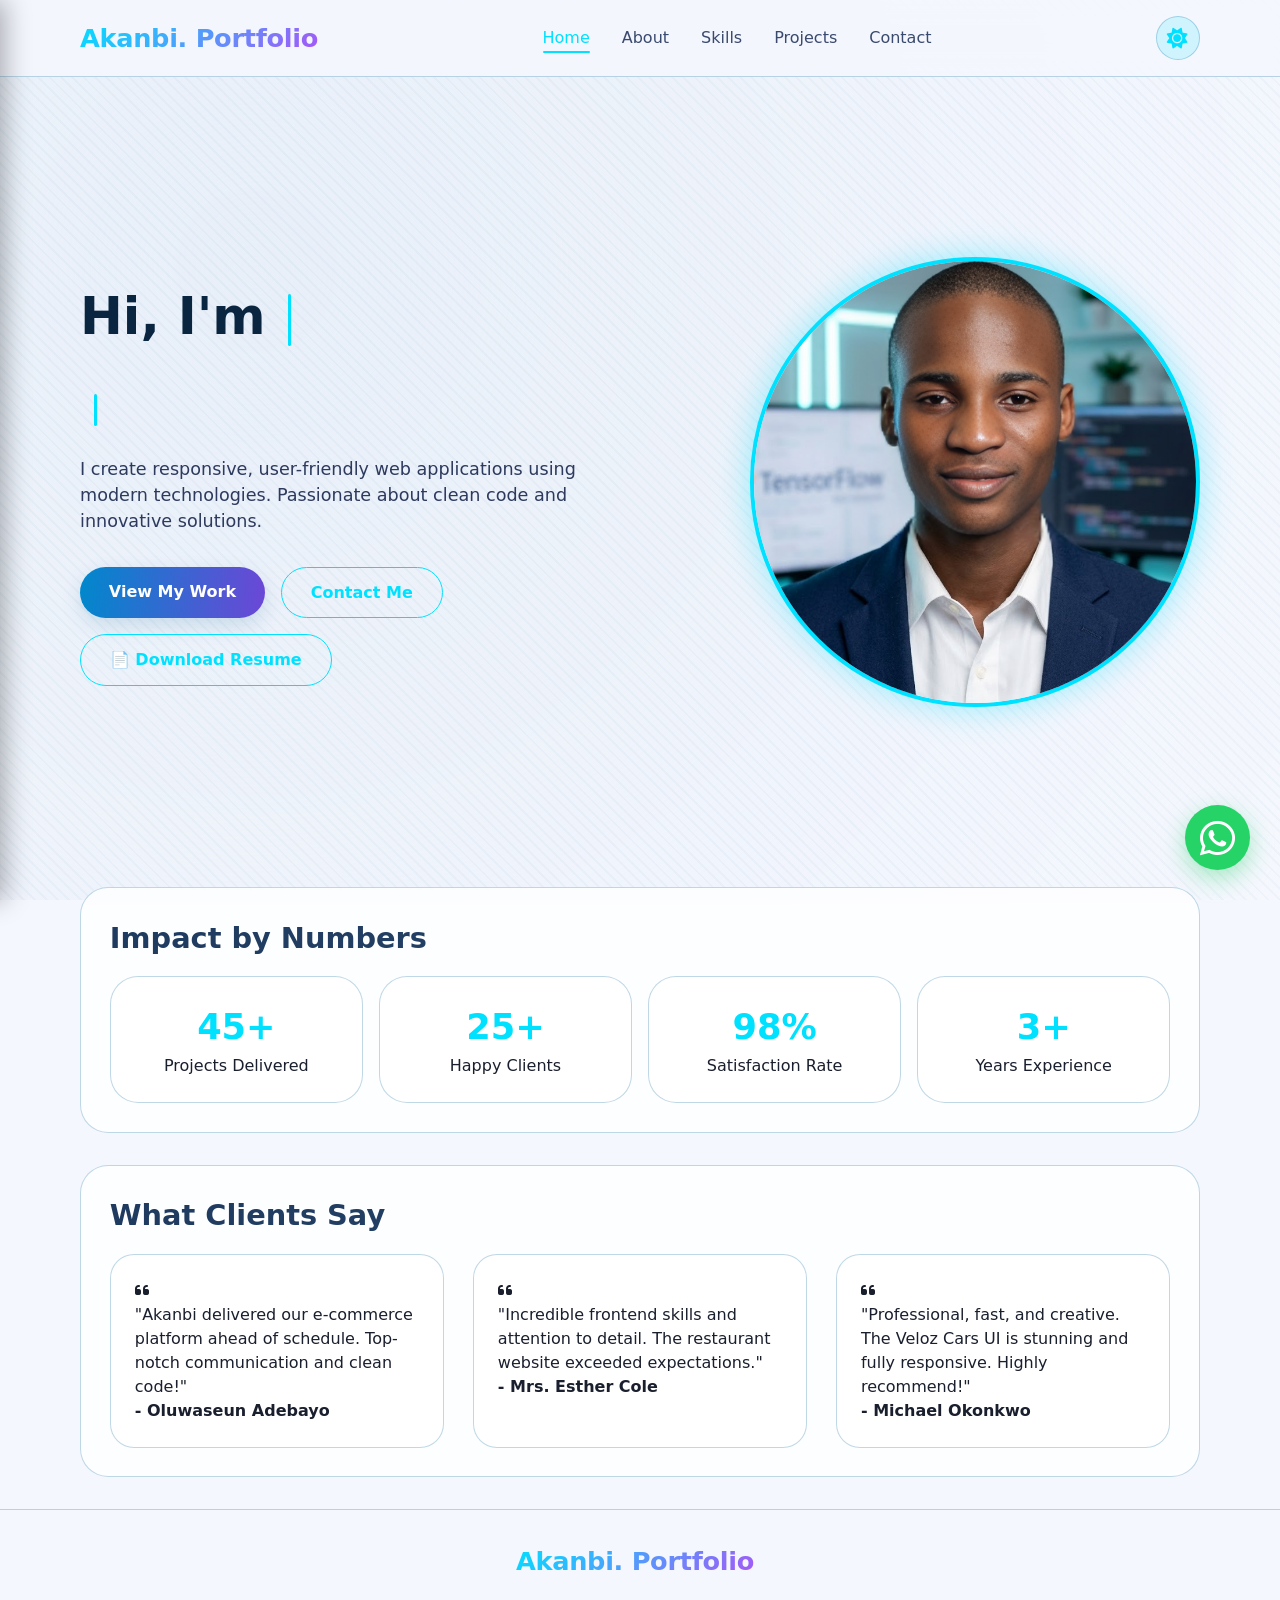
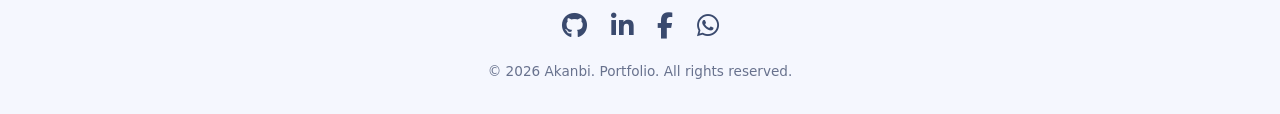
==== commit 6991c6fb: "updated" ====
--- a/index.html
+++ b/index.html
@@ -181,6 +181,18 @@
       z-index: -1;
     }
 
+    /* Scroll Progress Bar - NEW */
+    .progress-bar {
+      position: fixed;
+      top: 0;
+      left: 0;
+      width: 0%;
+      height: 3px;
+      background: linear-gradient(90deg, #00e0ff, #a855f7);
+      z-index: 10000;
+      transition: width 0.1s ease;
+    }
+
     .container {
       width: 90%;
       max-width: 1280px;
@@ -237,7 +249,6 @@
       transform: scale(1.02);
     }
 
-    /* Desktop navigation */
     .nav-links {
       display: flex;
       gap: 2rem;
@@ -276,7 +287,7 @@
       color: #00e0ff;
     }
 
-    /* Theme Toggle Button */
+    /* Theme Toggle Button - positioned after nav links on the right */
     .theme-toggle {
       background: rgba(0, 224, 255, 0.15);
       border: 1px solid var(--border-color);
@@ -995,6 +1006,48 @@
       word-break: break-word;
     }
 
+    /* Copy button styles - NEW */
+    .copy-btn {
+      background: rgba(0, 224, 255, 0.15);
+      border: 1px solid var(--border-color);
+      border-radius: 8px;
+      padding: 6px 12px;
+      margin-left: 8px;
+      cursor: pointer;
+      color: #00e0ff;
+      font-size: 0.75rem;
+      transition: all 0.2s;
+      font-weight: 500;
+    }
+
+    .copy-btn:hover {
+      background: rgba(0, 224, 255, 0.3);
+      transform: scale(1.02);
+    }
+
+    /* Toast notification - NEW */
+    .toast-notification {
+      position: fixed;
+      bottom: 100px;
+      right: 30px;
+      background: var(--bg-card);
+      backdrop-filter: blur(10px);
+      padding: 12px 24px;
+      border-radius: 50px;
+      color: var(--text-primary);
+      border-left: 4px solid #10b981;
+      z-index: 2002;
+      transform: translateX(400px);
+      transition: transform 0.3s ease;
+      box-shadow: 0 5px 20px rgba(0, 0, 0, 0.2);
+      font-size: 0.9rem;
+      font-weight: 500;
+    }
+
+    .toast-notification.show {
+      transform: translateX(0);
+    }
+
     /* Form improvements */
     .form-group {
       margin-bottom: 1.2rem;
@@ -1197,6 +1250,12 @@
 </head>
 
 <body>
+  <!-- Progress Bar - NEW -->
+  <div class="progress-bar" id="progressBar"></div>
+
+  <!-- Toast Notification - NEW -->
+  <div class="toast-notification" id="toastNotification">Copied!</div>
+
   <!-- Off-Canvas Overlay -->
   <div class="offcanvas-overlay" id="offcanvasOverlay"></div>
 
@@ -1280,6 +1339,7 @@
             <div class="hero-buttons">
               <a href="#" data-page="projects" class="btn">View My Work</a>
               <a href="#" data-page="contact" class="btn btn-secondary">Contact Me</a>
+              <a href="#" id="downloadResumeBtn" class="btn btn-secondary">📄 Download Resume</a>
             </div>
           </div>
           <div class="hero-image">
@@ -1343,7 +1403,6 @@
               and user-friendly solutions.</p>
             <p>When I'm not coding, you can find me hiking, reading tech blogs, or experimenting with new programming
               languages and frameworks.</p>
-            <a href="#" class="btn" style="margin-top: 20px; display: inline-block">Download Resume</a>
           </div>
           <div class="skills-block">
             <h3>My Skills</h3>
@@ -1549,7 +1608,7 @@
     </div>
   </div>
 
-  <!-- CONTACT PAGE -->
+  <!-- CONTACT PAGE with Copy Buttons -->
   <div id="contact-page" class="page">
     <div class="container">
       <h2 class="section-title">Contact Me</h2>
@@ -1569,15 +1628,15 @@
             <div class="contact-icon"><i class="fas fa-envelope"></i></div>
             <div>
               <h4>Email</h4>
-              <p>akanbiibrahimolatunde27@gmail.com</p>
-            </div>
+              <p id="emailText">akanbiibrahimolatunde27@gmail.com</p>
+            </div><button class="copy-btn" id="copyEmailBtn"><i class="fas fa-copy"></i> Copy Email</button>
           </div>
           <div class="contact-item">
             <div class="contact-icon"><i class="fas fa-phone"></i></div>
             <div>
               <h4>Phone</h4>
-              <p>+234(0)7053357203</p>
-            </div>
+              <p id="phoneText">+2347053357203</p>
+            </div><button class="copy-btn" id="copyPhoneBtn"><i class="fas fa-copy"></i> Copy Phone</button>
           </div>
         </div>
         <div class="contact-form">
@@ -1628,8 +1687,9 @@
 
   <script>
     (function () {
-      // Theme toggle
-      const themeToggle = document.getElementById("themeToggle"), themeIcon = document.getElementById("themeIcon");
+      // ===== EXISTING THEME TOGGLE (UNCHANGED) =====
+      const themeToggle = document.getElementById("themeToggle"),
+        themeIcon = document.getElementById("themeIcon");
       const savedTheme = localStorage.getItem("portfolio-theme");
       const prefersDark = window.matchMedia("(prefers-color-scheme: dark)").matches;
       function setTheme(theme) {
@@ -1649,66 +1709,225 @@
       else if (savedTheme === "dark") setTheme("dark");
       else if (!prefersDark) setTheme("light");
       else setTheme("dark");
-      themeToggle.addEventListener("click", () => setTheme(document.body.classList.contains("light-theme") ? "dark" : "light"));
-
-      // Page navigation
-      const pages = { home: document.getElementById("home-page"), about: document.getElementById("about-page"), skills: document.getElementById("skills-page"), projects: document.getElementById("projects-page"), contact: document.getElementById("contact-page") };
-      const navLinks = document.querySelectorAll(".nav-link"), offcanvasNavLinks = document.querySelectorAll(".offcanvas-nav-link"), logoLinks = document.querySelectorAll('[data-nav="home"]'), logoHomeLinks = document.querySelectorAll('[data-nav-home="home"]');
+      themeToggle.addEventListener("click", () => {
+        setTheme(document.body.classList.contains("light-theme") ? "dark" : "light");
+      });
+
+      // ===== SCROLL PROGRESS BAR (NEW) =====
+      window.addEventListener("scroll", () => {
+        const winScroll = document.documentElement.scrollTop;
+        const height = document.documentElement.scrollHeight - document.documentElement.clientHeight;
+        const scrolled = (winScroll / height) * 100;
+        document.getElementById("progressBar").style.width = scrolled + "%";
+      });
+
+      // ===== TOAST NOTIFICATION FUNCTION (NEW) =====
+      function showToast(message) {
+        const toast = document.getElementById("toastNotification");
+        toast.textContent = message;
+        toast.classList.add("show");
+        setTimeout(() => {
+          toast.classList.remove("show");
+        }, 3000);
+      }
+
+      // ===== COPY EMAIL & PHONE BUTTONS (NEW) =====
+      const copyEmailBtn = document.getElementById("copyEmailBtn");
+      const copyPhoneBtn = document.getElementById("copyPhoneBtn");
+      const emailText = document.getElementById("emailText");
+      const phoneText = document.getElementById("phoneText");
+
+      if (copyEmailBtn) {
+        copyEmailBtn.addEventListener("click", () => {
+          navigator.clipboard.writeText(emailText.innerText);
+          showToast("✓ Email copied to clipboard!");
+        });
+      }
+
+      if (copyPhoneBtn) {
+        copyPhoneBtn.addEventListener("click", () => {
+          navigator.clipboard.writeText(phoneText.innerText);
+          showToast("✓ Phone number copied to clipboard!");
+        });
+      }
+
+      // ===== DOWNLOAD RESUME BUTTON (NEW) =====
+      const downloadBtn = document.getElementById("downloadResumeBtn");
+      if (downloadBtn) {
+        downloadBtn.addEventListener("click", (e) => {
+          e.preventDefault();
+          showToast("📄 Resume download started! (Sample file)");
+          // In production, replace with actual PDF link:
+          // window.open('./resume.pdf', '_blank');
+        });
+      }
+
+      // ===== EXISTING PAGE NAVIGATION (UNCHANGED) =====
+      const pages = {
+        home: document.getElementById("home-page"),
+        about: document.getElementById("about-page"),
+        skills: document.getElementById("skills-page"),
+        projects: document.getElementById("projects-page"),
+        contact: document.getElementById("contact-page"),
+      };
+      const navLinks = document.querySelectorAll(".nav-link"),
+        offcanvasNavLinks = document.querySelectorAll(".offcanvas-nav-link"),
+        logoLinks = document.querySelectorAll('[data-nav="home"]'),
+        logoHomeLinks = document.querySelectorAll('[data-nav-home="home"]');
 
       function showPage(pageId) {
-        Object.values(pages).forEach(p => { if (p) p.classList.remove("active-page"); });
+        Object.values(pages).forEach(p => {
+          if (p) p.classList.remove("active-page");
+        });
         if (pages[pageId]) pages[pageId].classList.add("active-page");
-        navLinks.forEach(link => { if (link.getAttribute("data-page") === pageId) link.classList.add("active"); else link.classList.remove("active"); });
-        offcanvasNavLinks.forEach(link => { if (link.getAttribute("data-page") === pageId) link.classList.add("active"); else link.classList.remove("active"); });
+        navLinks.forEach(link => {
+          if (link.getAttribute("data-page") === pageId) link.classList.add("active");
+          else link.classList.remove("active");
+        });
+        offcanvasNavLinks.forEach(link => {
+          if (link.getAttribute("data-page") === pageId) link.classList.add("active");
+          else link.classList.remove("active");
+        });
         window.scrollTo({ top: 0, behavior: "smooth" });
-        if (pageId === "about" || pageId === "skills") setTimeout(() => { document.querySelectorAll("#about-page .skill-level, #skills-page .skill-level").forEach(bar => { let w = bar.getAttribute("data-width"); if (w && bar.style.width !== w + "%") bar.style.width = w + "%"; }); }, 200);
+        if (pageId === "about" || pageId === "skills") {
+          setTimeout(() => {
+            document.querySelectorAll("#about-page .skill-level, #skills-page .skill-level").forEach(bar => {
+              let w = bar.getAttribute("data-width");
+              if (w && bar.style.width !== w + "%") bar.style.width = w + "%";
+            });
+          }, 200);
+        }
         closeOffcanvas();
       }
 
-      navLinks.forEach(link => { link.addEventListener("click", (e) => { e.preventDefault(); let pid = link.getAttribute("data-page"); if (pid) showPage(pid); }); });
-      offcanvasNavLinks.forEach(link => { link.addEventListener("click", (e) => { e.preventDefault(); let pid = link.getAttribute("data-page"); if (pid) showPage(pid); }); });
-      logoLinks.forEach(l => { l.addEventListener("click", (e) => { e.preventDefault(); showPage("home"); }); });
-      logoHomeLinks.forEach(l => { l.addEventListener("click", (e) => { e.preventDefault(); showPage("home"); closeOffcanvas(); }); });
-      document.querySelectorAll("[data-page]").forEach(el => { if (el.classList && (el.classList.contains("btn") || el.tagName === "A")) { el.addEventListener("click", (e) => { let pid = el.getAttribute("data-page"); if (pid && pages[pid]) { e.preventDefault(); showPage(pid); } }); } });
-
-      // Off-canvas menu functionality
+      navLinks.forEach(link => {
+        link.addEventListener("click", (e) => {
+          e.preventDefault();
+          let pid = link.getAttribute("data-page");
+          if (pid) showPage(pid);
+        });
+      });
+
+      offcanvasNavLinks.forEach(link => {
+        link.addEventListener("click", (e) => {
+          e.preventDefault();
+          let pid = link.getAttribute("data-page");
+          if (pid) showPage(pid);
+        });
+      });
+
+      logoLinks.forEach(l => {
+        l.addEventListener("click", (e) => {
+          e.preventDefault();
+          showPage("home");
+        });
+      });
+
+      logoHomeLinks.forEach(l => {
+        l.addEventListener("click", (e) => {
+          e.preventDefault();
+          showPage("home");
+          closeOffcanvas();
+        });
+      });
+
+      document.querySelectorAll("[data-page]").forEach(el => {
+        if (el.classList && (el.classList.contains("btn") || el.tagName === "A")) {
+          el.addEventListener("click", (e) => {
+            let pid = el.getAttribute("data-page");
+            if (pid && pages[pid]) {
+              e.preventDefault();
+              showPage(pid);
+            }
+          });
+        }
+      });
+
+      // ===== EXISTING OFF-CANVAS MENU (UNCHANGED) =====
       const menuToggle = document.getElementById("menu-toggle");
       const offcanvasMenu = document.getElementById("offcanvasMenu");
       const offcanvasOverlay = document.getElementById("offcanvasOverlay");
       const offcanvasClose = document.getElementById("offcanvasClose");
 
-      function openOffcanvas() { offcanvasMenu.classList.add("active"); offcanvasOverlay.classList.add("active"); document.body.style.overflow = "hidden"; }
-      function closeOffcanvas() { offcanvasMenu.classList.remove("active"); offcanvasOverlay.classList.remove("active"); document.body.style.overflow = ""; }
+      function openOffcanvas() {
+        offcanvasMenu.classList.add("active");
+        offcanvasOverlay.classList.add("active");
+        document.body.style.overflow = "hidden";
+      }
+
+      function closeOffcanvas() {
+        offcanvasMenu.classList.remove("active");
+        offcanvasOverlay.classList.remove("active");
+        document.body.style.overflow = "";
+      }
 
       if (menuToggle) menuToggle.addEventListener("click", openOffcanvas);
       if (offcanvasClose) offcanvasClose.addEventListener("click", closeOffcanvas);
       if (offcanvasOverlay) offcanvasOverlay.addEventListener("click", closeOffcanvas);
 
-      // Typing animation
+      // ===== EXISTING TYPING ANIMATION (UNCHANGED) =====
       const nameElement = document.querySelector('.typed-name');
       const subtitleElement = document.querySelector('.typed-subtitle');
       const nameText = "Hi, I'm <span class='highlight'>Akanbi Ibrahim</span>";
       const subtitleText = "Full-Stack Developer";
       let nameIndex = 0, subtitleIndex = 0, nameDone = false, subtitleDone = false;
-      function typeName() { if (nameIndex < nameText.length) { nameElement.innerHTML = nameText.substring(0, nameIndex + 1); nameIndex++; setTimeout(typeName, 50); } else { nameDone = true; if (nameDone && !subtitleDone) setTimeout(typeSubtitle, 300); } }
-      function typeSubtitle() { if (subtitleIndex < subtitleText.length) { subtitleElement.innerHTML = subtitleText.substring(0, subtitleIndex + 1); subtitleIndex++; setTimeout(typeSubtitle, 50); } else { subtitleDone = true; } }
+      function typeName() {
+        if (nameIndex < nameText.length) {
+          nameElement.innerHTML = nameText.substring(0, nameIndex + 1);
+          nameIndex++;
+          setTimeout(typeName, 50);
+        } else {
+          nameDone = true;
+          if (nameDone && !subtitleDone) setTimeout(typeSubtitle, 300);
+        }
+      }
+      function typeSubtitle() {
+        if (subtitleIndex < subtitleText.length) {
+          subtitleElement.innerHTML = subtitleText.substring(0, subtitleIndex + 1);
+          subtitleIndex++;
+          setTimeout(typeSubtitle, 50);
+        } else {
+          subtitleDone = true;
+        }
+      }
       typeName();
 
-      // Skill bars observer
+      // ===== EXISTING SKILL BARS OBSERVER (UNCHANGED) =====
       const aboutPageDiv = document.getElementById("about-page"), skillsPageDiv = document.getElementById("skills-page");
-      const obs = new IntersectionObserver((entries) => { entries.forEach(entry => { if (entry.isIntersecting && (aboutPageDiv?.classList.contains("active-page") || skillsPageDiv?.classList.contains("active-page"))) { document.querySelectorAll("#about-page .skill-level, #skills-page .skill-level").forEach(bar => { let w = bar.getAttribute("data-width"); if (w && bar.style.width !== w + "%") bar.style.width = w + "%"; }); if (aboutPageDiv) obs.unobserve(aboutPageDiv); if (skillsPageDiv) obs.unobserve(skillsPageDiv); } }); }, { threshold: 0.3 });
+      const obs = new IntersectionObserver((entries) => {
+        entries.forEach(entry => {
+          if (entry.isIntersecting && (aboutPageDiv?.classList.contains("active-page") || skillsPageDiv?.classList.contains("active-page"))) {
+            document.querySelectorAll("#about-page .skill-level, #skills-page .skill-level").forEach(bar => {
+              let w = bar.getAttribute("data-width");
+              if (w && bar.style.width !== w + "%") bar.style.width = w + "%";
+            });
+            if (aboutPageDiv) obs.unobserve(aboutPageDiv);
+            if (skillsPageDiv) obs.unobserve(skillsPageDiv);
+          }
+        });
+      }, { threshold: 0.3 });
       if (aboutPageDiv) obs.observe(aboutPageDiv);
       if (skillsPageDiv) obs.observe(skillsPageDiv);
 
-      // Contact form
+      // ===== EXISTING CONTACT FORM (UNCHANGED) =====
       const contactForm = document.getElementById("contactForm");
-      if (contactForm) contactForm.addEventListener("submit", (e) => { e.preventDefault(); let name = document.getElementById("name").value; alert(`✨ Thank you, ${name}! Your message has been sent. I'll get back to you soon. ✨`); contactForm.reset(); });
-
-      // Header shadow on scroll
+      if (contactForm) {
+        contactForm.addEventListener("submit", (e) => {
+          e.preventDefault();
+          let name = document.getElementById("name").value;
+          showToast(`✨ Thank you, ${name}! Your message has been sent. I'll get back to you soon. ✨`);
+          contactForm.reset();
+        });
+      }
+
+      // ===== EXISTING HEADER SHADOW (UNCHANGED) =====
       const header = document.querySelector("header");
-      window.addEventListener("scroll", () => { if (window.scrollY > 60) header.style.boxShadow = "0 12px 30px rgba(0,0,0,0.5), 0 0 8px rgba(0,224,255,0.2)"; else header.style.boxShadow = "none"; });
-
-      // Hash routing
+      window.addEventListener("scroll", () => {
+        if (window.scrollY > 60) header.style.boxShadow = "0 12px 30px rgba(0,0,0,0.5), 0 0 8px rgba(0,224,255,0.2)";
+        else header.style.boxShadow = "none";
+      });
+
+      // ===== EXISTING HASH ROUTING (UNCHANGED) =====
       const hash = window.location.hash.slice(1);
       if (hash && pages[hash]) showPage(hash);
     })();
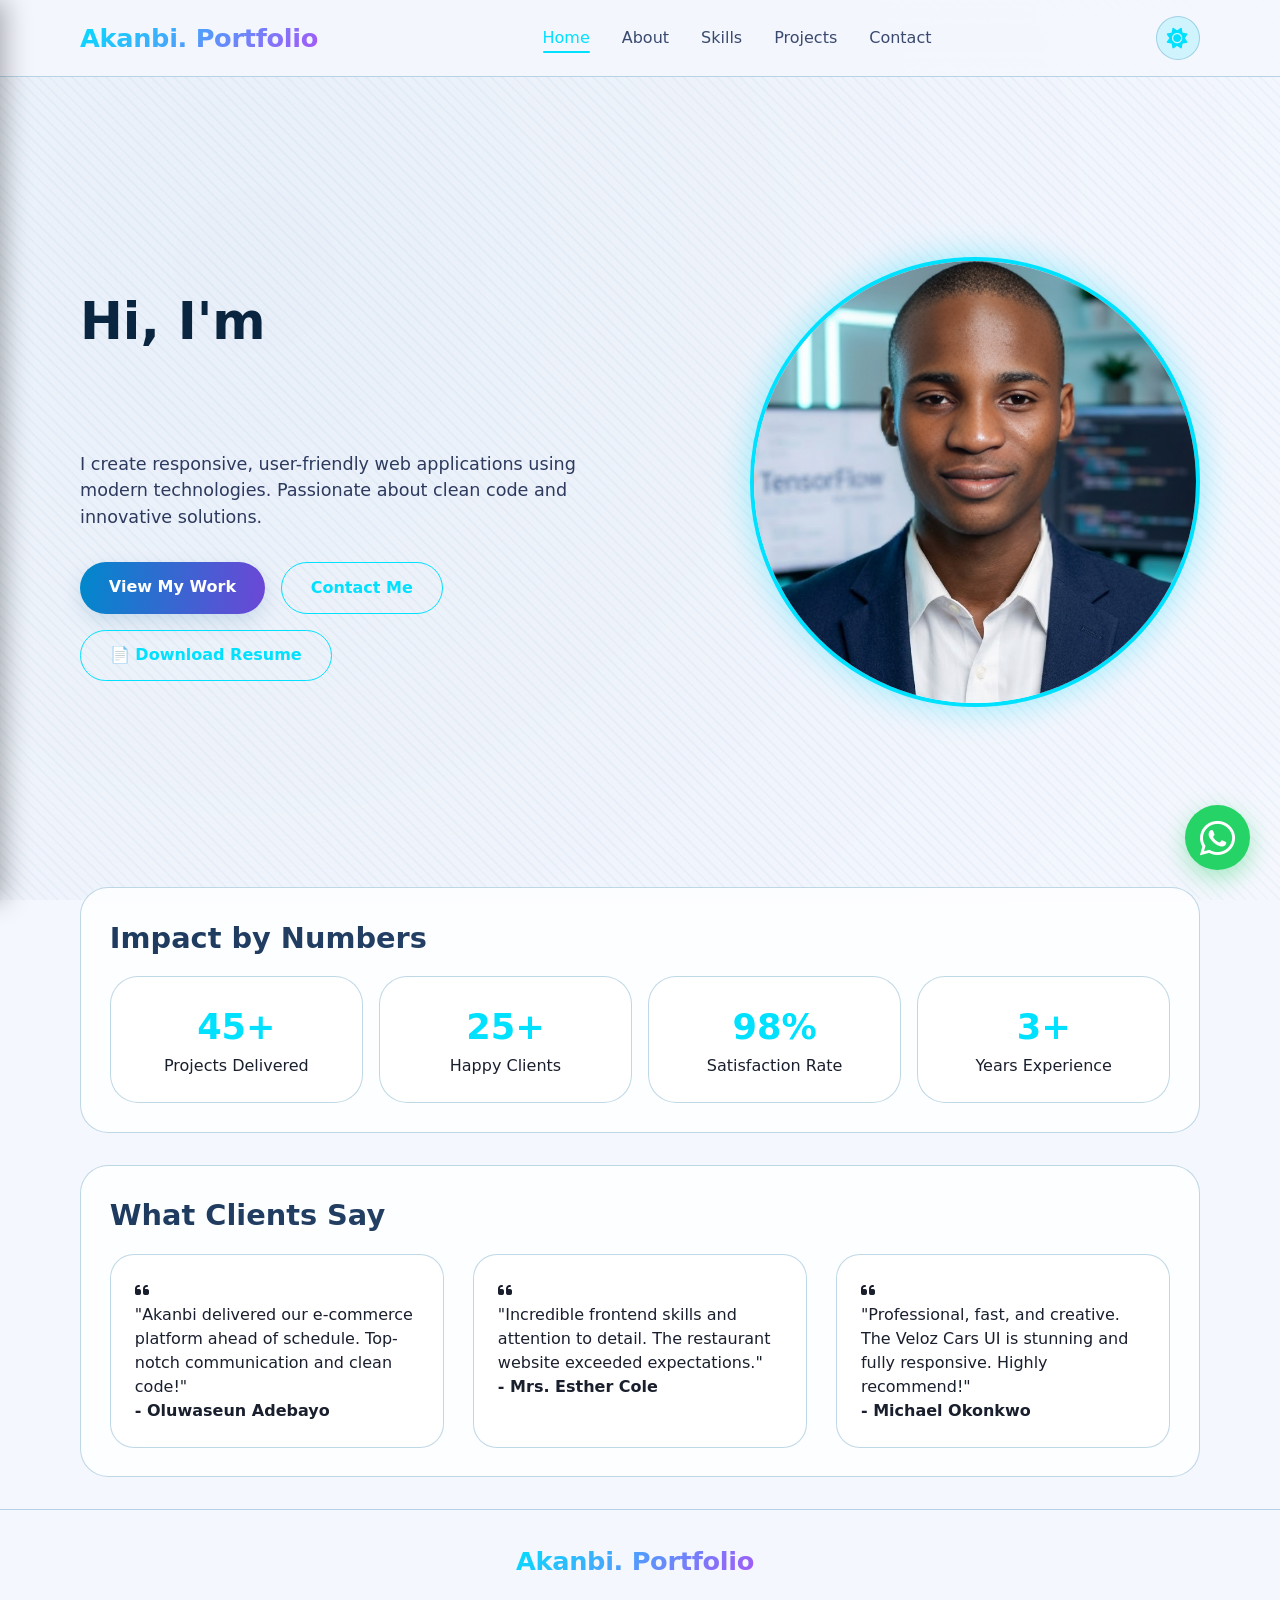
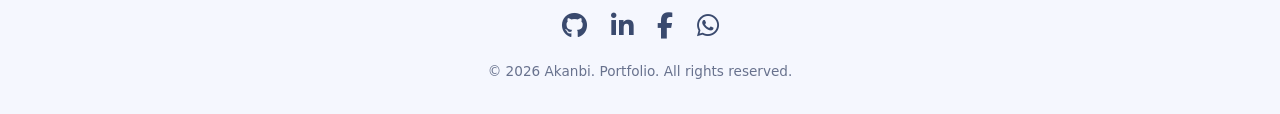
==== commit 71d1f556: "updated" ====
--- a/index.html
+++ b/index.html
@@ -1,1937 +1,2242 @@
-<!DOCTYPE html>
+<!doctype html>
 <html lang="en">
-
-<head>
-  <meta charset="UTF-8" />
-  <meta name="viewport" content="width=device-width, initial-scale=1.0, viewport-fit=cover" />
-  <meta name="google-site-verification" content="EHbe9bYRxB28MLR9fzu1k_aXLy9BqFP_fYB4yg-Dxbo" />
-  <!-- Google Verification -->
-  <meta name="google-site-verification" content="EHbe9bYRxB28MLR9fzu1k_aXLy9BqFP_fYB4yg-Dxbo" />
-
-  <!-- SEO Title & Description -->
-  <title>Akanbi Ibrahim – Frontend Developer Portfolio</title>
-  <meta name="description"
-    content="Explore the portfolio of Akanbi Ibrahim, a frontend developer specializing in modern web design, responsive layouts, and interactive projects.">
-
-  <!-- Sitemap -->
-  <link rel="sitemap" type="application/xml" title="Sitemap" href="/sitemap.xml" />
-
-  <!-- Open Graph / Social Preview -->
-  <meta property="og:title" content="Akanbi Ibrahim – Frontend Developer Portfolio">
-  <meta property="og:description" content="Showcasing modern web projects and frontend development skills.">
-  <meta property="og:type" content="website">
-  <meta property="og:url" content="https://akanbi-dev-portfolio.vercel.app/">
-  <meta property="og:image" content="https://akanbi-dev-portfolio.vercel.app/preview.png">
-
-
-  <link rel="icon"
-    href="data:image/svg+xml,%3Csvg xmlns='http://www.w3.org/2000/svg' viewBox='0 0 100 100'%3E%3Ccircle cx='50' cy='50' r='45' fill='%2300e0ff'/%3E%3Ctext x='50' y='70' font-size='50' text-anchor='middle' fill='black' font-weight='bold'%3EA%3C/text%3E%3C/svg%3E" />
-  <link rel="stylesheet" href="https://cdnjs.cloudflare.com/ajax/libs/font-awesome/6.4.0/css/all.min.css" />
-  <style>
-    * {
-      margin: 0;
-      padding: 0;
-      box-sizing: border-box;
-    }
-
-    /* ===== THEME VARIABLES ===== */
-    :root {
-      /* Dark theme (default) */
-      --bg-primary: #0a0c10;
-      --bg-secondary: rgba(18, 22, 32, 0.7);
-      --bg-card: rgba(15, 20, 30, 0.7);
-      --bg-form: #0f172a;
-      --text-primary: #eef4ff;
-      --text-secondary: #b9c8f0;
-      --text-muted: #ccddf8;
-      --border-color: rgba(0, 224, 255, 0.2);
-      --border-light: #2d3a5e;
-      --header-bg: rgba(10, 12, 18, 0.85);
-      --skill-bar-bg: #1e293b;
-      --contact-bg: rgba(18, 22, 32, 0.5);
-      --shadow-color: rgba(0, 180, 255, 0.2);
-      --btn-gradient: linear-gradient(95deg, #00b4ff, #8b5cf6);
-      --hero-gradient: radial-gradient(circle at 20% 30%,
+  <head>
+    <meta charset="UTF-8" />
+    <meta
+      name="viewport"
+      content="width=device-width, initial-scale=1.0, viewport-fit=cover"
+    />
+    <meta
+      name="google-site-verification"
+      content="EHbe9bYRxB28MLR9fzu1k_aXLy9BqFP_fYB4yg-Dxbo"
+    />
+    <!-- Google Verification -->
+    <meta
+      name="google-site-verification"
+      content="EHbe9bYRxB28MLR9fzu1k_aXLy9BqFP_fYB4yg-Dxbo"
+    />
+
+    <!-- SEO Title & Description -->
+    <title>Akanbi Ibrahim – Frontend Developer Portfolio</title>
+    <meta
+      name="description"
+      content="Explore the portfolio of Akanbi Ibrahim, a frontend developer specializing in modern web design, responsive layouts, and interactive projects."
+    />
+
+    <!-- Sitemap -->
+    <link
+      rel="sitemap"
+      type="application/xml"
+      title="Sitemap"
+      href="/sitemap.xml"
+    />
+
+    <!-- Open Graph / Social Preview -->
+    <meta
+      property="og:title"
+      content="Akanbi Ibrahim – Frontend Developer Portfolio"
+    />
+    <meta
+      property="og:description"
+      content="Showcasing modern web projects and frontend development skills."
+    />
+    <meta property="og:type" content="website" />
+    <meta
+      property="og:url"
+      content="https://akanbi-dev-portfolio.vercel.app/"
+    />
+    <meta
+      property="og:image"
+      content="https://akanbi-dev-portfolio.vercel.app/preview.png"
+    />
+
+    <link
+      rel="icon"
+      href="data:image/svg+xml,%3Csvg xmlns='http://www.w3.org/2000/svg' viewBox='0 0 100 100'%3E%3Ccircle cx='50' cy='50' r='45' fill='%2300e0ff'/%3E%3Ctext x='50' y='70' font-size='50' text-anchor='middle' fill='black' font-weight='bold'%3EA%3C/text%3E%3C/svg%3E"
+    />
+    <link
+      rel="stylesheet"
+      href="https://cdnjs.cloudflare.com/ajax/libs/font-awesome/6.4.0/css/all.min.css"
+    />
+    <style>
+      * {
+        margin: 0;
+        padding: 0;
+        box-sizing: border-box;
+      }
+
+      /* ===== THEME VARIABLES ===== */
+      :root {
+        /* Dark theme (default) */
+        --bg-primary: #0a0c10;
+        --bg-secondary: rgba(18, 22, 32, 0.7);
+        --bg-card: rgba(15, 20, 30, 0.7);
+        --bg-form: #0f172a;
+        --text-primary: #eef4ff;
+        --text-secondary: #b9c8f0;
+        --text-muted: #ccddf8;
+        --border-color: rgba(0, 224, 255, 0.2);
+        --border-light: #2d3a5e;
+        --header-bg: rgba(10, 12, 18, 0.85);
+        --skill-bar-bg: #1e293b;
+        --contact-bg: rgba(18, 22, 32, 0.5);
+        --shadow-color: rgba(0, 180, 255, 0.2);
+        --btn-gradient: linear-gradient(95deg, #00b4ff, #8b5cf6);
+        --hero-gradient: radial-gradient(
+          circle at 20% 30%,
           rgba(0, 180, 255, 0.08),
-          rgba(10, 12, 16, 0.95));
-      --grid-pattern: repeating-linear-gradient(45deg,
+          rgba(10, 12, 16, 0.95)
+        );
+        --grid-pattern: repeating-linear-gradient(
+          45deg,
           rgba(0, 255, 255, 0.02) 0px,
           rgba(0, 255, 255, 0.02) 2px,
           transparent 2px,
-          transparent 8px);
-    }
-
-    /* Light theme */
-    body.light-theme {
-      --bg-primary: #f5f7fe;
-      --bg-secondary: rgba(255, 255, 255, 0.8);
-      --bg-card: rgba(255, 255, 255, 0.85);
-      --bg-form: #ffffff;
-      --text-primary: #1a1f2e;
-      --text-secondary: #2d3a5e;
-      --text-muted: #3a4a6e;
-      --border-color: rgba(0, 100, 150, 0.25);
-      --border-light: #d0d8e8;
-      --header-bg: rgba(245, 247, 254, 0.92);
-      --skill-bar-bg: #e2e8f0;
-      --contact-bg: rgba(255, 255, 255, 0.75);
-      --shadow-color: rgba(0, 100, 150, 0.15);
-      --btn-gradient: linear-gradient(95deg, #0088cc, #6c47d6);
-      --hero-gradient: radial-gradient(circle at 20% 30%,
+          transparent 8px
+        );
+      }
+
+      /* Light theme */
+      body.light-theme {
+        --bg-primary: #f5f7fe;
+        --bg-secondary: rgba(255, 255, 255, 0.8);
+        --bg-card: rgba(255, 255, 255, 0.85);
+        --bg-form: #ffffff;
+        --text-primary: #1a1f2e;
+        --text-secondary: #2d3a5e;
+        --text-muted: #3a4a6e;
+        --border-color: rgba(0, 100, 150, 0.25);
+        --border-light: #d0d8e8;
+        --header-bg: rgba(245, 247, 254, 0.92);
+        --skill-bar-bg: #e2e8f0;
+        --contact-bg: rgba(255, 255, 255, 0.75);
+        --shadow-color: rgba(0, 100, 150, 0.15);
+        --btn-gradient: linear-gradient(95deg, #0088cc, #6c47d6);
+        --hero-gradient: radial-gradient(
+          circle at 20% 30%,
           rgba(0, 100, 150, 0.05),
-          rgba(245, 247, 254, 0.95));
-      --grid-pattern: repeating-linear-gradient(45deg,
+          rgba(245, 247, 254, 0.95)
+        );
+        --grid-pattern: repeating-linear-gradient(
+          45deg,
           rgba(0, 100, 150, 0.03) 0px,
           rgba(0, 100, 150, 0.03) 2px,
           transparent 2px,
-          transparent 8px);
-    }
-
-    /* Light mode heading fixes - improved readability */
-    body.light-theme .hero-text h1 {
-      color: #0a2540;
-    }
-
-    body.light-theme .hero-text h2 {
-      color: #1e3a5f;
-    }
-
-    body.light-theme .section-title {
-      background: linear-gradient(135deg, #1e3a5f, #2d4a6e);
-      background-clip: text;
-      -webkit-background-clip: text;
-      color: transparent;
-    }
-
-    body.light-theme .extra-card h3 {
-      background: linear-gradient(135deg, #1e3a5f, #2d4a6e);
-      background-clip: text;
-      -webkit-background-clip: text;
-      color: transparent;
-    }
-
-    body.light-theme .skills-block h3 {
-      background: linear-gradient(120deg, #1e3a5f, #2d4a6e);
-      background-clip: text;
-      -webkit-background-clip: text;
-      color: transparent;
-    }
-
-    body.light-theme .contact-info h3 {
-      background: linear-gradient(135deg, #1e3a5f, #2d4a6e);
-      background-clip: text;
-      -webkit-background-clip: text;
-      color: transparent;
-    }
-
-    body.light-theme .project-info h3 {
-      color: #1e3a5f;
-    }
-
-    body.light-theme .service-item h4 {
-      color: #1e3a5f;
-    }
-
-    body.light-theme .highlight {
-      background: linear-gradient(120deg, #0066cc, #8b5cf6);
-      background-clip: text;
-      -webkit-background-clip: text;
-      color: transparent;
-    }
-
-    body {
-      font-family:
-        "Segoe UI",
-        "Poppins",
-        system-ui,
-        -apple-system,
-        "Inter",
-        sans-serif;
-      background: var(--bg-primary);
-      color: var(--text-primary);
-      line-height: 1.5;
-      overflow-x: hidden;
-      transition:
-        background-color 0.3s ease,
-        color 0.2s ease;
-    }
-
-    body::before {
-      content: "";
-      position: fixed;
-      top: 0;
-      left: 0;
-      width: 100%;
-      height: 100%;
-      background: var(--hero-gradient);
-      pointer-events: none;
-      z-index: -2;
-      transition: background 0.3s ease;
-    }
-
-    body::after {
-      content: "";
-      position: fixed;
-      top: 0;
-      left: 0;
-      width: 100%;
-      height: 100%;
-      background: var(--grid-pattern);
-      pointer-events: none;
-      z-index: -1;
-    }
-
-    /* Scroll Progress Bar - NEW */
-    .progress-bar {
-      position: fixed;
-      top: 0;
-      left: 0;
-      width: 0%;
-      height: 3px;
-      background: linear-gradient(90deg, #00e0ff, #a855f7);
-      z-index: 10000;
-      transition: width 0.1s ease;
-    }
-
-    .container {
-      width: 90%;
-      max-width: 1280px;
-      margin: 0 auto;
-      padding: 0 1rem;
-    }
-
-    /* header glass morph */
-    header {
-      position: sticky;
-      top: 0;
-      z-index: 1000;
-      background: var(--header-bg);
-      backdrop-filter: blur(14px);
-      border-bottom: 1px solid var(--border-color);
-      transition:
-        all 0.3s ease,
-        background 0.3s ease;
-    }
-
-    nav {
-      display: flex;
-      justify-content: space-between;
-      align-items: center;
-      padding: 1rem 0;
-      flex-wrap: nowrap;
-      gap: 1rem;
-    }
-
-    /* ===== FIX: LOGO NO WRAP, NO OVERFLOW ===== */
-    .logo {
-      font-size: 1.6rem;
-      font-weight: 800;
-      background: linear-gradient(135deg, #00e0ff, #a855f7);
-      -webkit-background-clip: text;
-      background-clip: text;
-      color: transparent;
-      letter-spacing: -0.3px;
-      text-decoration: none;
-      transition: transform 0.2s;
-      white-space: nowrap;
-      flex-shrink: 0;
-    }
-
-    /* on extremely tiny screens, slightly reduce font but keep on one line */
-    @media (max-width: 480px) {
+          transparent 8px
+        );
+      }
+
+      /* Light mode heading fixes - improved readability */
+      body.light-theme .hero-text h1 {
+        color: #0a2540;
+      }
+
+      body.light-theme .hero-text h2 {
+        color: #1e3a5f;
+      }
+
+      body.light-theme .section-title {
+        background: linear-gradient(135deg, #1e3a5f, #2d4a6e);
+        background-clip: text;
+        -webkit-background-clip: text;
+        color: transparent;
+      }
+
+      body.light-theme .extra-card h3 {
+        background: linear-gradient(135deg, #1e3a5f, #2d4a6e);
+        background-clip: text;
+        -webkit-background-clip: text;
+        color: transparent;
+      }
+
+      body.light-theme .skills-block h3 {
+        background: linear-gradient(120deg, #1e3a5f, #2d4a6e);
+        background-clip: text;
+        -webkit-background-clip: text;
+        color: transparent;
+      }
+
+      body.light-theme .contact-info h3 {
+        background: linear-gradient(135deg, #1e3a5f, #2d4a6e);
+        background-clip: text;
+        -webkit-background-clip: text;
+        color: transparent;
+      }
+
+      body.light-theme .project-info h3 {
+        color: #1e3a5f;
+      }
+
+      body.light-theme .service-item h4 {
+        color: #1e3a5f;
+      }
+
+      body.light-theme .highlight {
+        background: linear-gradient(120deg, #0066cc, #8b5cf6);
+        background-clip: text;
+        -webkit-background-clip: text;
+        color: transparent;
+      }
+
+      body {
+        font-family:
+          "Segoe UI",
+          "Poppins",
+          system-ui,
+          -apple-system,
+          "Inter",
+          sans-serif;
+        background: var(--bg-primary);
+        color: var(--text-primary);
+        line-height: 1.5;
+        overflow-x: hidden;
+        transition:
+          background-color 0.3s ease,
+          color 0.2s ease;
+      }
+
+      body::before {
+        content: "";
+        position: fixed;
+        top: 0;
+        left: 0;
+        width: 100%;
+        height: 100%;
+        background: var(--hero-gradient);
+        pointer-events: none;
+        z-index: -2;
+        transition: background 0.3s ease;
+      }
+
+      body::after {
+        content: "";
+        position: fixed;
+        top: 0;
+        left: 0;
+        width: 100%;
+        height: 100%;
+        background: var(--grid-pattern);
+        pointer-events: none;
+        z-index: -1;
+      }
+
+      /* Scroll Progress Bar - NEW */
+      .progress-bar {
+        position: fixed;
+        top: 0;
+        left: 0;
+        width: 0%;
+        height: 3px;
+        background: linear-gradient(90deg, #00e0ff, #a855f7);
+        z-index: 10000;
+        transition: width 0.1s ease;
+      }
+
+      .container {
+        width: 90%;
+        max-width: 1280px;
+        margin: 0 auto;
+        padding: 0 1rem;
+      }
+
+      /* header glass morph */
+      header {
+        position: sticky;
+        top: 0;
+        z-index: 1000;
+        background: var(--header-bg);
+        backdrop-filter: blur(14px);
+        border-bottom: 1px solid var(--border-color);
+        transition:
+          all 0.3s ease,
+          background 0.3s ease;
+      }
+
+      nav {
+        display: flex;
+        justify-content: space-between;
+        align-items: center;
+        padding: 1rem 0;
+        flex-wrap: nowrap;
+        gap: 1rem;
+      }
+
+      /* ===== FIX: LOGO NO WRAP, NO OVERFLOW ===== */
       .logo {
+        font-size: 1.6rem;
+        font-weight: 800;
+        background: linear-gradient(135deg, #00e0ff, #a855f7);
+        -webkit-background-clip: text;
+        background-clip: text;
+        color: transparent;
+        letter-spacing: -0.3px;
+        text-decoration: none;
+        transition: transform 0.2s;
+        white-space: nowrap;
+        flex-shrink: 0;
+      }
+
+      /* on extremely tiny screens, slightly reduce font but keep on one line */
+      @media (max-width: 480px) {
+        .logo {
+          font-size: 1.3rem;
+          letter-spacing: -0.2px;
+        }
+      }
+
+      .logo:hover {
+        transform: scale(1.02);
+      }
+
+      .nav-links {
+        display: flex;
+        gap: 2rem;
+        list-style: none;
+        transition: all 0.3s;
+        align-items: center;
+      }
+
+      .nav-links a {
+        text-decoration: none;
+        color: var(--text-muted);
+        font-weight: 500;
+        transition: 0.2s;
+        position: relative;
+      }
+
+      .nav-links a::after {
+        content: "";
+        position: absolute;
+        bottom: -6px;
+        left: 0;
+        width: 0%;
+        height: 2px;
+        background: #00e0ff;
+        transition: 0.3s;
+        border-radius: 2px;
+      }
+
+      .nav-links a:hover::after,
+      .nav-links a.active::after {
+        width: 100%;
+      }
+
+      .nav-links a:hover,
+      .nav-links a.active {
+        color: #00e0ff;
+      }
+
+      /* Theme Toggle Button - positioned after nav links on the right */
+      .theme-toggle {
+        background: rgba(0, 224, 255, 0.15);
+        border: 1px solid var(--border-color);
+        border-radius: 50px;
+        width: 44px;
+        height: 44px;
+        display: flex;
+        align-items: center;
+        justify-content: center;
+        cursor: pointer;
+        transition: all 0.3s ease;
         font-size: 1.3rem;
-        letter-spacing: -0.2px;
-      }
-    }
-
-    .logo:hover {
-      transform: scale(1.02);
-    }
-
-    .nav-links {
-      display: flex;
-      gap: 2rem;
-      list-style: none;
-      transition: all 0.3s;
-      align-items: center;
-    }
-
-    .nav-links a {
-      text-decoration: none;
-      color: var(--text-muted);
-      font-weight: 500;
-      transition: 0.2s;
-      position: relative;
-    }
-
-    .nav-links a::after {
-      content: "";
-      position: absolute;
-      bottom: -6px;
-      left: 0;
-      width: 0%;
-      height: 2px;
-      background: #00e0ff;
-      transition: 0.3s;
-      border-radius: 2px;
-    }
-
-    .nav-links a:hover::after,
-    .nav-links a.active::after {
-      width: 100%;
-    }
-
-    .nav-links a:hover,
-    .nav-links a.active {
-      color: #00e0ff;
-    }
-
-    /* Theme Toggle Button - positioned after nav links on the right */
-    .theme-toggle {
-      background: rgba(0, 224, 255, 0.15);
-      border: 1px solid var(--border-color);
-      border-radius: 50px;
-      width: 44px;
-      height: 44px;
-      display: flex;
-      align-items: center;
-      justify-content: center;
-      cursor: pointer;
-      transition: all 0.3s ease;
-      font-size: 1.3rem;
-      color: #00e0ff;
-      flex-shrink: 0;
-    }
-
-    .theme-toggle:hover {
-      transform: scale(1.05);
-      background: rgba(0, 224, 255, 0.3);
-      box-shadow: 0 0 12px rgba(0, 224, 255, 0.3);
-    }
-
-    /* Menu toggle button - visible on mobile */
-    .menu-toggle {
-      display: none;
-      font-size: 1.8rem;
-      cursor: pointer;
-      color: #00e0ff;
-      flex-shrink: 0;
-      background: rgba(0, 224, 255, 0.15);
-      border: 1px solid var(--border-color);
-      border-radius: 50px;
-      width: 44px;
-      height: 44px;
-      align-items: center;
-      justify-content: center;
-      transition: all 0.3s ease;
-    }
-
-    .menu-toggle:hover {
-      background: rgba(0, 224, 255, 0.3);
-      transform: scale(1.05);
-    }
-
-    /* Right side group for menu toggle and theme toggle on mobile */
-    .right-controls {
-      display: flex;
-      align-items: center;
-      gap: 0.8rem;
-      flex-shrink: 0;
-    }
-
-    /* ===== OFF-CANVAS MENU (SLIDES FROM LEFT) ===== */
-    .offcanvas-overlay {
-      position: fixed;
-      top: 0;
-      left: 0;
-      width: 100%;
-      height: 100%;
-      background: rgba(0, 0, 0, 0.7);
-      backdrop-filter: blur(4px);
-      z-index: 2000;
-      opacity: 0;
-      visibility: hidden;
-      transition: opacity 0.3s ease, visibility 0.3s ease;
-    }
-
-    .offcanvas-overlay.active {
-      opacity: 1;
-      visibility: visible;
-    }
-
-    .offcanvas-menu {
-      position: fixed;
-      top: 0;
-      left: -280px;
-      width: 280px;
-      height: 100%;
-      background: var(--bg-secondary);
-      backdrop-filter: blur(20px);
-      border-right: 1px solid var(--border-color);
-      z-index: 2001;
-      transition: left 0.3s cubic-bezier(0.2, 0.9, 0.4, 1.1);
-      display: flex;
-      flex-direction: column;
-      box-shadow: 5px 0 25px rgba(0, 0, 0, 0.3);
-    }
-
-    .offcanvas-menu.active {
-      left: 0;
-    }
-
-    .offcanvas-header {
-      display: flex;
-      justify-content: space-between;
-      align-items: center;
-      padding: 1.5rem;
-      border-bottom: 1px solid var(--border-color);
-    }
-
-    .offcanvas-header .logo {
-      font-size: 1.3rem;
-    }
-
-    .offcanvas-close {
-      background: rgba(0, 224, 255, 0.15);
-      border: 1px solid var(--border-color);
-      border-radius: 50%;
-      width: 40px;
-      height: 40px;
-      display: flex;
-      align-items: center;
-      justify-content: center;
-      cursor: pointer;
-      font-size: 1.2rem;
-      color: #00e0ff;
-      transition: all 0.2s;
-    }
-
-    .offcanvas-close:hover {
-      background: rgba(0, 224, 255, 0.3);
-      transform: scale(1.05);
-    }
-
-    .offcanvas-nav {
-      flex: 1;
-      padding: 2rem 1.5rem;
-      display: flex;
-      flex-direction: column;
-      gap: 1.2rem;
-    }
-
-    .offcanvas-nav a {
-      text-decoration: none;
-      color: var(--text-primary);
-      font-size: 1.2rem;
-      font-weight: 500;
-      padding: 0.8rem 0;
-      transition: all 0.2s;
-      border-bottom: 1px solid var(--border-color);
-    }
-
-    .offcanvas-nav a:hover,
-    .offcanvas-nav a.active {
-      color: #00e0ff;
-      padding-left: 0.5rem;
-    }
-
-    .offcanvas-footer {
-      padding: 1.5rem;
-      border-top: 1px solid var(--border-color);
-      text-align: center;
-    }
-
-    .offcanvas-footer .social-links {
-      justify-content: center;
-      gap: 1.2rem;
-      margin: 0;
-    }
-
-    .offcanvas-footer .social-links a {
-      font-size: 1.3rem;
-    }
-
-    /* Hide desktop nav on mobile, show menu-toggle */
-    @media (max-width: 850px) {
-      .nav-links {
+        color: #00e0ff;
+        flex-shrink: 0;
+      }
+
+      .theme-toggle:hover {
+        transform: scale(1.05);
+        background: rgba(0, 224, 255, 0.3);
+        box-shadow: 0 0 12px rgba(0, 224, 255, 0.3);
+      }
+
+      /* Menu toggle button - visible on mobile */
+      .menu-toggle {
         display: none;
-      }
-
-      .menu-toggle {
+        font-size: 1.8rem;
+        cursor: pointer;
+        color: #00e0ff;
+        flex-shrink: 0;
+        background: rgba(0, 224, 255, 0.15);
+        border: 1px solid var(--border-color);
+        border-radius: 50px;
+        width: 44px;
+        height: 44px;
+        align-items: center;
+        justify-content: center;
+        transition: all 0.3s ease;
+      }
+
+      .menu-toggle:hover {
+        background: rgba(0, 224, 255, 0.3);
+        transform: scale(1.05);
+      }
+
+      /* Right side group for menu toggle and theme toggle on mobile */
+      .right-controls {
         display: flex;
-      }
-    }
-
-    /* ===== WHATSAPP ICON STYLES ===== */
-    .whatsapp-float {
-      position: fixed;
-      bottom: 30px;
-      right: 30px;
-      z-index: 1000;
-      width: 65px;
-      height: 65px;
-      background-color: #25d366;
-      border-radius: 50%;
-      display: flex;
-      align-items: center;
-      justify-content: center;
-      text-decoration: none;
-      box-shadow: 0 8px 25px rgba(37, 211, 102, 0.4);
-      transition: all 0.3s ease;
-      animation:
-        whatsappPulse 1.5s infinite,
-        whatsappFloat 2s infinite ease-in-out;
-    }
-
-    .whatsapp-float i {
-      font-size: 2.5rem;
-      color: white;
-      transition: transform 0.3s ease;
-    }
-
-    .whatsapp-float:hover {
-      transform: scale(1.1);
-      animation: none;
-      box-shadow: 0 12px 35px rgba(37, 211, 102, 0.6);
-    }
-
-    .whatsapp-float:hover i {
-      transform: rotate(8deg) scale(1.05);
-    }
-
-    @keyframes whatsappPulse {
-      0% {
-        box-shadow: 0 0 0 0 rgba(37, 211, 102, 0.7);
-      }
-
-      70% {
-        box-shadow: 0 0 0 15px rgba(37, 211, 102, 0);
-      }
-
-      100% {
-        box-shadow: 0 0 0 0 rgba(37, 211, 102, 0);
-      }
-    }
-
-    @keyframes whatsappFloat {
-      0% {
-        transform: translateY(0px);
-      }
-
-      50% {
-        transform: translateY(-10px);
-      }
-
-      100% {
-        transform: translateY(0px);
-      }
-    }
-
-    .whatsapp-tooltip {
-      position: absolute;
-      right: 80px;
-      background: var(--bg-card);
-      backdrop-filter: blur(10px);
-      padding: 8px 16px;
-      border-radius: 30px;
-      font-size: 0.85rem;
-      font-weight: 500;
-      white-space: nowrap;
-      color: var(--text-primary);
-      border: 1px solid var(--border-color);
-      opacity: 0;
-      visibility: hidden;
-      transition: all 0.3s ease;
-      pointer-events: none;
-      font-family: inherit;
-      box-shadow: 0 4px 15px rgba(0, 0, 0, 0.2);
-    }
-
-    .whatsapp-float:hover .whatsapp-tooltip {
-      opacity: 1;
-      visibility: visible;
-      transform: translateX(-5px);
-    }
-
-    @media (max-width: 768px) {
+        align-items: center;
+        gap: 0.8rem;
+        flex-shrink: 0;
+      }
+
+      /* ===== OFF-CANVAS MENU (SLIDES FROM LEFT) ===== */
+      .offcanvas-overlay {
+        position: fixed;
+        top: 0;
+        left: 0;
+        width: 100%;
+        height: 100%;
+        background: rgba(0, 0, 0, 0.7);
+        backdrop-filter: blur(4px);
+        z-index: 2000;
+        opacity: 0;
+        visibility: hidden;
+        transition:
+          opacity 0.3s ease,
+          visibility 0.3s ease;
+      }
+
+      .offcanvas-overlay.active {
+        opacity: 1;
+        visibility: visible;
+      }
+
+      .offcanvas-menu {
+        position: fixed;
+        top: 0;
+        left: -280px;
+        width: 280px;
+        height: 100%;
+        background: var(--bg-secondary);
+        backdrop-filter: blur(20px);
+        border-right: 1px solid var(--border-color);
+        z-index: 2001;
+        transition: left 0.3s cubic-bezier(0.2, 0.9, 0.4, 1.1);
+        display: flex;
+        flex-direction: column;
+        box-shadow: 5px 0 25px rgba(0, 0, 0, 0.3);
+      }
+
+      .offcanvas-menu.active {
+        left: 0;
+      }
+
+      .offcanvas-header {
+        display: flex;
+        justify-content: space-between;
+        align-items: center;
+        padding: 1.5rem;
+        border-bottom: 1px solid var(--border-color);
+      }
+
+      .offcanvas-header .logo {
+        font-size: 1.3rem;
+      }
+
+      .offcanvas-close {
+        background: rgba(0, 224, 255, 0.15);
+        border: 1px solid var(--border-color);
+        border-radius: 50%;
+        width: 40px;
+        height: 40px;
+        display: flex;
+        align-items: center;
+        justify-content: center;
+        cursor: pointer;
+        font-size: 1.2rem;
+        color: #00e0ff;
+        transition: all 0.2s;
+      }
+
+      .offcanvas-close:hover {
+        background: rgba(0, 224, 255, 0.3);
+        transform: scale(1.05);
+      }
+
+      .offcanvas-nav {
+        flex: 1;
+        padding: 2rem 1.5rem;
+        display: flex;
+        flex-direction: column;
+        gap: 1.2rem;
+      }
+
+      .offcanvas-nav a {
+        text-decoration: none;
+        color: var(--text-primary);
+        font-size: 1.2rem;
+        font-weight: 500;
+        padding: 0.8rem 0;
+        transition: all 0.2s;
+        border-bottom: 1px solid var(--border-color);
+      }
+
+      .offcanvas-nav a:hover,
+      .offcanvas-nav a.active {
+        color: #00e0ff;
+        padding-left: 0.5rem;
+      }
+
+      .offcanvas-footer {
+        padding: 1.5rem;
+        border-top: 1px solid var(--border-color);
+        text-align: center;
+      }
+
+      .offcanvas-footer .social-links {
+        justify-content: center;
+        gap: 1.2rem;
+        margin: 0;
+      }
+
+      .offcanvas-footer .social-links a {
+        font-size: 1.3rem;
+      }
+
+      /* Hide desktop nav on mobile, show menu-toggle */
+      @media (max-width: 850px) {
+        .nav-links {
+          display: none;
+        }
+
+        .menu-toggle {
+          display: flex;
+        }
+      }
+
+      /* ===== WHATSAPP ICON STYLES ===== */
       .whatsapp-float {
-        bottom: 20px;
-        right: 20px;
-        width: 55px;
-        height: 55px;
+        position: fixed;
+        bottom: 30px;
+        right: 30px;
+        z-index: 1000;
+        width: 65px;
+        height: 65px;
+        background-color: #25d366;
+        border-radius: 50%;
+        display: flex;
+        align-items: center;
+        justify-content: center;
+        text-decoration: none;
+        box-shadow: 0 8px 25px rgba(37, 211, 102, 0.4);
+        transition: all 0.3s ease;
+        animation:
+          whatsappPulse 1.5s infinite,
+          whatsappFloat 2s infinite ease-in-out;
       }
 
       .whatsapp-float i {
+        font-size: 2.5rem;
+        color: white;
+        transition: transform 0.3s ease;
+      }
+
+      .whatsapp-float:hover {
+        transform: scale(1.1);
+        animation: none;
+        box-shadow: 0 12px 35px rgba(37, 211, 102, 0.6);
+      }
+
+      .whatsapp-float:hover i {
+        transform: rotate(8deg) scale(1.05);
+      }
+
+      @keyframes whatsappPulse {
+        0% {
+          box-shadow: 0 0 0 0 rgba(37, 211, 102, 0.7);
+        }
+
+        70% {
+          box-shadow: 0 0 0 15px rgba(37, 211, 102, 0);
+        }
+
+        100% {
+          box-shadow: 0 0 0 0 rgba(37, 211, 102, 0);
+        }
+      }
+
+      @keyframes whatsappFloat {
+        0% {
+          transform: translateY(0px);
+        }
+
+        50% {
+          transform: translateY(-10px);
+        }
+
+        100% {
+          transform: translateY(0px);
+        }
+      }
+
+      .whatsapp-tooltip {
+        position: absolute;
+        right: 80px;
+        background: var(--bg-card);
+        backdrop-filter: blur(10px);
+        padding: 8px 16px;
+        border-radius: 30px;
+        font-size: 0.85rem;
+        font-weight: 500;
+        white-space: nowrap;
+        color: var(--text-primary);
+        border: 1px solid var(--border-color);
+        opacity: 0;
+        visibility: hidden;
+        transition: all 0.3s ease;
+        pointer-events: none;
+        font-family: inherit;
+        box-shadow: 0 4px 15px rgba(0, 0, 0, 0.2);
+      }
+
+      .whatsapp-float:hover .whatsapp-tooltip {
+        opacity: 1;
+        visibility: visible;
+        transform: translateX(-5px);
+      }
+
+      @media (max-width: 768px) {
+        .whatsapp-float {
+          bottom: 20px;
+          right: 20px;
+          width: 55px;
+          height: 55px;
+        }
+
+        .whatsapp-float i {
+          font-size: 2rem;
+        }
+
+        .whatsapp-tooltip {
+          right: 65px;
+          font-size: 0.75rem;
+          padding: 6px 12px;
+          white-space: nowrap;
+        }
+      }
+
+      @media (max-width: 480px) {
+        .whatsapp-float {
+          bottom: 15px;
+          right: 15px;
+          width: 50px;
+          height: 50px;
+        }
+
+        .whatsapp-float i {
+          font-size: 1.8rem;
+        }
+
+        .whatsapp-tooltip {
+          right: 58px;
+          font-size: 0.7rem;
+          padding: 5px 10px;
+        }
+      }
+
+      /* hero section */
+      .hero {
+        min-height: 90vh;
+        display: flex;
+        align-items: center;
+        padding: 3rem 0;
+      }
+
+      .hero-content {
+        display: flex;
+        align-items: center;
+        gap: 3rem;
+        flex-wrap: wrap;
+        justify-content: space-between;
+      }
+
+      .hero-text {
+        flex: 1.2;
+        animation: fadeUp 0.8s ease-out;
+      }
+
+      .hero-text h1 {
+        font-size: 3.2rem;
+        margin-bottom: 0.5rem;
+        min-height: 5rem;
+      }
+
+      /* No cursor styling - removed completely */
+      .typing-name {
+        display: inline-block;
+      }
+
+      .hero-text h2 {
         font-size: 2rem;
-      }
-
-      .whatsapp-tooltip {
-        right: 65px;
+        font-weight: 500;
+        margin-bottom: 1rem;
+        color: var(--text-secondary);
+        min-height: 4rem;
+      }
+
+      .typing-subtitle {
+        display: inline-block;
+      }
+
+      .highlight {
+        background: linear-gradient(120deg, #00e0ff, #c084fc);
+        background-clip: text;
+        -webkit-background-clip: text;
+        color: transparent;
+      }
+
+      .hero-text p {
+        font-size: 1.1rem;
+        color: var(--text-secondary);
+        max-width: 550px;
+        margin-bottom: 2rem;
+      }
+
+      .hero-buttons {
+        display: flex;
+        gap: 1rem;
+        flex-wrap: wrap;
+      }
+
+      .btn {
+        display: inline-block;
+        background: var(--btn-gradient);
+        padding: 0.8rem 1.8rem;
+        border-radius: 40px;
+        font-weight: 600;
+        text-decoration: none;
+        color: white;
+        transition: all 0.3s ease;
+        border: none;
+        cursor: pointer;
+        box-shadow: 0 8px 20px var(--shadow-color);
+      }
+
+      .btn-secondary {
+        background: transparent;
+        border: 1.5px solid #00e0ff;
+        box-shadow: none;
+        color: #00e0ff;
+      }
+
+      .btn-secondary:hover {
+        background: rgba(0, 224, 255, 0.1);
+        transform: translateY(-3px);
+      }
+
+      .btn:hover {
+        transform: translateY(-4px);
+        filter: brightness(1.05);
+        box-shadow: 0 12px 28px var(--shadow-color);
+      }
+
+      .hero-image {
+        flex: 0.8;
+        display: flex;
+        justify-content: center;
+        animation: float 5s infinite ease-in-out;
+      }
+
+      .profile-img {
+        width: 450px;
+        height: 450px;
+        object-fit: cover;
+        border-radius: 50%;
+        border: 4px solid #00e0ff;
+        box-shadow: 0 0 35px rgba(0, 224, 255, 0.4);
+        background: #11161f;
+        transition: 0.3s;
+      }
+
+      .section-title {
+        font-size: 2.5rem;
+        margin: 2rem 0 2rem;
+        text-align: center;
+        background: linear-gradient(135deg, #f0f9ff, #8bcaff);
+        background-clip: text;
+        -webkit-background-clip: text;
+        color: transparent;
+        letter-spacing: -0.5px;
+      }
+
+      /* card styles */
+      .extra-card {
+        background: var(--bg-secondary);
+        backdrop-filter: blur(4px);
+        border-radius: 28px;
+        padding: 1.8rem;
+        border: 1px solid var(--border-color);
+        margin-bottom: 2rem;
+        transition:
+          transform 0.2s ease,
+          background 0.3s;
+      }
+
+      .extra-card h3 {
+        font-size: 1.8rem;
+        margin-bottom: 1rem;
+        background: linear-gradient(135deg, #fff, #7bc5ff);
+        background-clip: text;
+        -webkit-background-clip: text;
+        color: transparent;
+      }
+
+      .testimonial-grid,
+      .services-grid {
+        display: grid;
+        grid-template-columns: repeat(auto-fit, minmax(260px, 1fr));
+        gap: 1.8rem;
+        margin-top: 1rem;
+      }
+
+      .testi-item,
+      .service-item {
+        background: var(--bg-card);
+        border-radius: 24px;
+        padding: 1.5rem;
+        border: 1px solid var(--border-color);
+        transition: all 0.2s;
+      }
+
+      .stats-row {
+        display: flex;
+        flex-wrap: wrap;
+        justify-content: space-between;
+        gap: 1rem;
+        text-align: center;
+        margin-top: 1rem;
+      }
+
+      .stat-card {
+        background: var(--bg-card);
+        border-radius: 28px;
+        padding: 1.5rem;
+        flex: 1;
+        min-width: 120px;
+        backdrop-filter: blur(4px);
+        border: 1px solid var(--border-color);
+      }
+
+      .stat-number {
+        font-size: 2.2rem;
+        font-weight: 800;
+        color: #00e0ff;
+      }
+
+      /* about wrapper */
+      .about-wrapper {
+        background: var(--bg-secondary);
+        backdrop-filter: blur(4px);
+        border-radius: 32px;
+        padding: 2rem;
+        border: 1px solid var(--border-color);
+        margin-bottom: 2rem;
+      }
+
+      .about-grid {
+        display: flex;
+        flex-direction: row;
+        gap: 2.5rem;
+        flex-wrap: wrap;
+      }
+
+      .about-text-block {
+        flex: 1.2;
+        min-width: 240px;
+      }
+
+      .skills-block {
+        flex: 1;
+        min-width: 250px;
+      }
+
+      .skills-block h3 {
+        font-size: 1.6rem;
+        margin-bottom: 1.2rem;
+        background: linear-gradient(120deg, #b4e0ff, #a27eff);
+        background-clip: text;
+        -webkit-background-clip: text;
+        color: transparent;
+      }
+
+      .skill-item {
+        margin-bottom: 1.3rem;
+      }
+
+      .skill-name {
+        display: flex;
+        justify-content: space-between;
+        margin-bottom: 0.5rem;
+        font-weight: 500;
+      }
+
+      .skill-bar {
+        background: var(--skill-bar-bg);
+        height: 8px;
+        border-radius: 10px;
+        overflow: hidden;
+      }
+
+      .skill-level {
+        background: linear-gradient(90deg, #00e0ff, #a855f7);
+        height: 100%;
+        width: 0%;
+        border-radius: 10px;
+        transition: width 1.4s cubic-bezier(0.2, 0.9, 0.4, 1.1);
+      }
+
+      /* projects grid */
+      .projects-grid {
+        display: grid;
+        grid-template-columns: repeat(auto-fit, minmax(310px, 1fr));
+        gap: 2rem;
+        margin: 1.5rem 0;
+      }
+
+      .project-card {
+        background: var(--bg-card);
+        backdrop-filter: blur(4px);
+        border-radius: 28px;
+        overflow: hidden;
+        transition: all 0.4s cubic-bezier(0.2, 0.9, 0.4, 1.1);
+        border: 1px solid var(--border-color);
+      }
+
+      .project-card:hover {
+        transform: translateY(-12px);
+        box-shadow: 0 25px 35px -12px rgba(0, 224, 255, 0.3);
+        border-color: #00e0ff80;
+      }
+
+      .project-img {
+        width: 100%;
+        height: 200px;
+        object-fit: cover;
+        transition: transform 0.5s;
+      }
+
+      .project-info {
+        padding: 1.5rem;
+      }
+
+      .project-tech {
+        display: flex;
+        flex-wrap: wrap;
+        gap: 0.6rem;
+        margin: 1rem 0;
+      }
+
+      .tech-tag {
+        background: rgba(0, 224, 255, 0.15);
+        padding: 0.3rem 0.8rem;
+        border-radius: 30px;
         font-size: 0.75rem;
+        font-weight: 500;
+        color: #7bc5ff;
+      }
+
+      /* ===== FIXED CONTACT SECTION: ALIGNMENT ON MOBILE ===== */
+      .contact-content {
+        display: flex;
+        flex-wrap: wrap;
+        gap: 2.5rem;
+        background: var(--contact-bg);
+        border-radius: 32px;
+        padding: 2rem;
+        backdrop-filter: blur(5px);
+        margin-bottom: 2rem;
+        transition: background 0.3s ease;
+      }
+
+      .contact-info,
+      .contact-form {
+        flex: 1;
+        min-width: 260px;
+      }
+
+      .contact-info h3 {
+        font-size: 1.8rem;
+        margin-bottom: 1rem;
+        background: linear-gradient(135deg, #fff, #7bc5ff);
+        background-clip: text;
+        -webkit-background-clip: text;
+        color: transparent;
+      }
+
+      .contact-info p {
+        margin-bottom: 1.5rem;
+        color: var(--text-secondary);
+        line-height: 1.5;
+      }
+
+      .contact-item {
+        display: flex;
+        gap: 1rem;
+        margin: 1.5rem 0;
+        align-items: center;
+        flex-wrap: wrap;
+      }
+
+      .contact-icon {
+        width: 48px;
+        height: 48px;
+        background: rgba(0, 224, 255, 0.15);
+        border-radius: 30px;
+        display: flex;
+        align-items: center;
+        justify-content: center;
+        font-size: 1.5rem;
+        color: #00e0ff;
+        flex-shrink: 0;
+      }
+
+      .contact-item div:last-child h4 {
+        font-size: 1.1rem;
+        margin-bottom: 0.2rem;
+      }
+
+      .contact-item div:last-child p {
+        margin: 0;
+        word-break: break-word;
+      }
+
+      /* Copy button styles - NEW */
+      .copy-btn {
+        background: rgba(0, 224, 255, 0.15);
+        border: 1px solid var(--border-color);
+        border-radius: 8px;
         padding: 6px 12px;
-        white-space: nowrap;
-      }
-    }
-
-    @media (max-width: 480px) {
-      .whatsapp-float {
-        bottom: 15px;
-        right: 15px;
-        width: 50px;
-        height: 50px;
-      }
-
-      .whatsapp-float i {
-        font-size: 1.8rem;
-      }
-
-      .whatsapp-tooltip {
-        right: 58px;
-        font-size: 0.7rem;
-        padding: 5px 10px;
-      }
-    }
-
-    /* hero section */
-    .hero {
-      min-height: 90vh;
-      display: flex;
-      align-items: center;
-      padding: 3rem 0;
-    }
-
-    .hero-content {
-      display: flex;
-      align-items: center;
-      gap: 3rem;
-      flex-wrap: wrap;
-      justify-content: space-between;
-    }
-
-    .hero-text {
-      flex: 1.2;
-      animation: fadeUp 0.8s ease-out;
-    }
-
-    .hero-text h1 {
-      font-size: 3.2rem;
-      margin-bottom: 0.5rem;
-    }
-
-    /* Typing animation container - prevents overflow */
-    .typing-container {
-      display: inline-block;
-      max-width: 100%;
-      overflow: hidden;
-      white-space: normal;
-      word-wrap: break-word;
-    }
-
-    .typed-name {
-      display: inline-block;
-    }
-
-    .typed-name .highlight {
-      display: inline-block;
-    }
-
-    /* Cursor blink animation */
-    .typing-cursor {
-      display: inline-block;
-      width: 3px;
-      height: 3.2rem;
-      background-color: #00e0ff;
-      margin-left: 4px;
-      vertical-align: middle;
-      animation: blink 0.7s infinite;
-      border-radius: 2px;
-    }
-
-    @keyframes blink {
-
-      0%,
-      100% {
-        opacity: 1;
-      }
-
-      50% {
-        opacity: 0;
-      }
-    }
-
-    .hero-text h2 {
-      font-size: 2rem;
-      font-weight: 500;
-      margin-bottom: 1rem;
-      color: var(--text-secondary);
-      min-height: 3.5rem;
-    }
-
-    /* Typing for h2 */
-    .typed-subtitle {
-      display: inline-block;
-    }
-
-    .subtitle-cursor {
-      display: inline-block;
-      width: 3px;
-      height: 2rem;
-      background-color: #00e0ff;
-      margin-left: 4px;
-      vertical-align: middle;
-      animation: blink 0.7s infinite;
-      border-radius: 2px;
-    }
-
-    .highlight {
-      background: linear-gradient(120deg, #00e0ff, #c084fc);
-      background-clip: text;
-      -webkit-background-clip: text;
-      color: transparent;
-    }
-
-    .hero-text p {
-      font-size: 1.1rem;
-      color: var(--text-secondary);
-      max-width: 550px;
-      margin-bottom: 2rem;
-    }
-
-    .hero-buttons {
-      display: flex;
-      gap: 1rem;
-      flex-wrap: wrap;
-    }
-
-    .btn {
-      display: inline-block;
-      background: var(--btn-gradient);
-      padding: 0.8rem 1.8rem;
-      border-radius: 40px;
-      font-weight: 600;
-      text-decoration: none;
-      color: white;
-      transition: all 0.3s ease;
-      border: none;
-      cursor: pointer;
-      box-shadow: 0 8px 20px var(--shadow-color);
-    }
-
-    .btn-secondary {
-      background: transparent;
-      border: 1.5px solid #00e0ff;
-      box-shadow: none;
-      color: #00e0ff;
-    }
-
-    .btn-secondary:hover {
-      background: rgba(0, 224, 255, 0.1);
-      transform: translateY(-3px);
-    }
-
-    .btn:hover {
-      transform: translateY(-4px);
-      filter: brightness(1.05);
-      box-shadow: 0 12px 28px var(--shadow-color);
-    }
-
-    .hero-image {
-      flex: 0.8;
-      display: flex;
-      justify-content: center;
-      animation: float 5s infinite ease-in-out;
-    }
-
-    .profile-img {
-      width: 450px;
-      height: 450px;
-      object-fit: cover;
-      border-radius: 50%;
-      border: 4px solid #00e0ff;
-      box-shadow: 0 0 35px rgba(0, 224, 255, 0.4);
-      background: #11161f;
-      transition: 0.3s;
-    }
-
-    .section-title {
-      font-size: 2.5rem;
-      margin: 2rem 0 2rem;
-      text-align: center;
-      background: linear-gradient(135deg, #f0f9ff, #8bcaff);
-      background-clip: text;
-      -webkit-background-clip: text;
-      color: transparent;
-      letter-spacing: -0.5px;
-    }
-
-    /* card styles */
-    .extra-card {
-      background: var(--bg-secondary);
-      backdrop-filter: blur(4px);
-      border-radius: 28px;
-      padding: 1.8rem;
-      border: 1px solid var(--border-color);
-      margin-bottom: 2rem;
-      transition:
-        transform 0.2s ease,
-        background 0.3s;
-    }
-
-    .extra-card h3 {
-      font-size: 1.8rem;
-      margin-bottom: 1rem;
-      background: linear-gradient(135deg, #fff, #7bc5ff);
-      background-clip: text;
-      -webkit-background-clip: text;
-      color: transparent;
-    }
-
-    .testimonial-grid,
-    .services-grid {
-      display: grid;
-      grid-template-columns: repeat(auto-fit, minmax(260px, 1fr));
-      gap: 1.8rem;
-      margin-top: 1rem;
-    }
-
-    .testi-item,
-    .service-item {
-      background: var(--bg-card);
-      border-radius: 24px;
-      padding: 1.5rem;
-      border: 1px solid var(--border-color);
-      transition: all 0.2s;
-    }
-
-    .stats-row {
-      display: flex;
-      flex-wrap: wrap;
-      justify-content: space-between;
-      gap: 1rem;
-      text-align: center;
-      margin-top: 1rem;
-    }
-
-    .stat-card {
-      background: var(--bg-card);
-      border-radius: 28px;
-      padding: 1.5rem;
-      flex: 1;
-      min-width: 120px;
-      backdrop-filter: blur(4px);
-      border: 1px solid var(--border-color);
-    }
-
-    .stat-number {
-      font-size: 2.2rem;
-      font-weight: 800;
-      color: #00e0ff;
-    }
-
-    /* about wrapper */
-    .about-wrapper {
-      background: var(--bg-secondary);
-      backdrop-filter: blur(4px);
-      border-radius: 32px;
-      padding: 2rem;
-      border: 1px solid var(--border-color);
-      margin-bottom: 2rem;
-    }
-
-    .about-grid {
-      display: flex;
-      flex-direction: row;
-      gap: 2.5rem;
-      flex-wrap: wrap;
-    }
-
-    .about-text-block {
-      flex: 1.2;
-      min-width: 240px;
-    }
-
-    .skills-block {
-      flex: 1;
-      min-width: 250px;
-    }
-
-    .skills-block h3 {
-      font-size: 1.6rem;
-      margin-bottom: 1.2rem;
-      background: linear-gradient(120deg, #b4e0ff, #a27eff);
-      background-clip: text;
-      -webkit-background-clip: text;
-      color: transparent;
-    }
-
-    .skill-item {
-      margin-bottom: 1.3rem;
-    }
-
-    .skill-name {
-      display: flex;
-      justify-content: space-between;
-      margin-bottom: 0.5rem;
-      font-weight: 500;
-    }
-
-    .skill-bar {
-      background: var(--skill-bar-bg);
-      height: 8px;
-      border-radius: 10px;
-      overflow: hidden;
-    }
-
-    .skill-level {
-      background: linear-gradient(90deg, #00e0ff, #a855f7);
-      height: 100%;
-      width: 0%;
-      border-radius: 10px;
-      transition: width 1.4s cubic-bezier(0.2, 0.9, 0.4, 1.1);
-    }
-
-    /* projects grid */
-    .projects-grid {
-      display: grid;
-      grid-template-columns: repeat(auto-fit, minmax(310px, 1fr));
-      gap: 2rem;
-      margin: 1.5rem 0;
-    }
-
-    .project-card {
-      background: var(--bg-card);
-      backdrop-filter: blur(4px);
-      border-radius: 28px;
-      overflow: hidden;
-      transition: all 0.4s cubic-bezier(0.2, 0.9, 0.4, 1.1);
-      border: 1px solid var(--border-color);
-    }
-
-    .project-card:hover {
-      transform: translateY(-12px);
-      box-shadow: 0 25px 35px -12px rgba(0, 224, 255, 0.3);
-      border-color: #00e0ff80;
-    }
-
-    .project-img {
-      width: 100%;
-      height: 200px;
-      object-fit: cover;
-      transition: transform 0.5s;
-    }
-
-    .project-info {
-      padding: 1.5rem;
-    }
-
-    .project-tech {
-      display: flex;
-      flex-wrap: wrap;
-      gap: 0.6rem;
-      margin: 1rem 0;
-    }
-
-    .tech-tag {
-      background: rgba(0, 224, 255, 0.15);
-      padding: 0.3rem 0.8rem;
-      border-radius: 30px;
-      font-size: 0.75rem;
-      font-weight: 500;
-      color: #7bc5ff;
-    }
-
-    /* ===== FIXED CONTACT SECTION: ALIGNMENT ON MOBILE ===== */
-    .contact-content {
-      display: flex;
-      flex-wrap: wrap;
-      gap: 2.5rem;
-      background: var(--contact-bg);
-      border-radius: 32px;
-      padding: 2rem;
-      backdrop-filter: blur(5px);
-      margin-bottom: 2rem;
-      transition: background 0.3s ease;
-    }
-
-    .contact-info,
-    .contact-form {
-      flex: 1;
-      min-width: 260px;
-    }
-
-    .contact-info h3 {
-      font-size: 1.8rem;
-      margin-bottom: 1rem;
-      background: linear-gradient(135deg, #fff, #7bc5ff);
-      background-clip: text;
-      -webkit-background-clip: text;
-      color: transparent;
-    }
-
-    .contact-info p {
-      margin-bottom: 1.5rem;
-      color: var(--text-secondary);
-      line-height: 1.5;
-    }
-
-    .contact-item {
-      display: flex;
-      gap: 1rem;
-      margin: 1.5rem 0;
-      align-items: center;
-      flex-wrap: wrap;
-    }
-
-    .contact-icon {
-      width: 48px;
-      height: 48px;
-      background: rgba(0, 224, 255, 0.15);
-      border-radius: 30px;
-      display: flex;
-      align-items: center;
-      justify-content: center;
-      font-size: 1.5rem;
-      color: #00e0ff;
-      flex-shrink: 0;
-    }
-
-    .contact-item div:last-child h4 {
-      font-size: 1.1rem;
-      margin-bottom: 0.2rem;
-    }
-
-    .contact-item div:last-child p {
-      margin: 0;
-      word-break: break-word;
-    }
-
-    /* Copy button styles - NEW */
-    .copy-btn {
-      background: rgba(0, 224, 255, 0.15);
-      border: 1px solid var(--border-color);
-      border-radius: 8px;
-      padding: 6px 12px;
-      margin-left: 8px;
-      cursor: pointer;
-      color: #00e0ff;
-      font-size: 0.75rem;
-      transition: all 0.2s;
-      font-weight: 500;
-    }
-
-    .copy-btn:hover {
-      background: rgba(0, 224, 255, 0.3);
-      transform: scale(1.02);
-    }
-
-    /* Toast notification - NEW */
-    .toast-notification {
-      position: fixed;
-      bottom: 100px;
-      right: 30px;
-      background: var(--bg-card);
-      backdrop-filter: blur(10px);
-      padding: 12px 24px;
-      border-radius: 50px;
-      color: var(--text-primary);
-      border-left: 4px solid #10b981;
-      z-index: 2002;
-      transform: translateX(400px);
-      transition: transform 0.3s ease;
-      box-shadow: 0 5px 20px rgba(0, 0, 0, 0.2);
-      font-size: 0.9rem;
-      font-weight: 500;
-    }
-
-    .toast-notification.show {
-      transform: translateX(0);
-    }
-
-    /* Form improvements */
-    .form-group {
-      margin-bottom: 1.2rem;
-    }
-
-    .form-group label {
-      display: block;
-      margin-bottom: 0.5rem;
-      font-weight: 500;
-      color: var(--text-primary);
-    }
-
-    .form-control {
-      width: 100%;
-      padding: 0.9rem 1rem;
-      background: var(--bg-form);
-      border: 1px solid var(--border-light);
-      border-radius: 20px;
-      color: var(--text-primary);
-      font-size: 1rem;
-      transition: 0.2s;
-    }
-
-    .form-control:focus {
-      outline: none;
-      border-color: #00e0ff;
-      box-shadow: 0 0 8px #00e0ff80;
-    }
-
-    footer {
-      text-align: center;
-      padding: 2rem 0;
-      margin-top: 2rem;
-      border-top: 1px solid var(--border-color);
-    }
-
-    .social-links {
-      display: flex;
-      justify-content: center;
-      gap: 1.5rem;
-      margin: 1rem 0;
-    }
-
-    .social-links a {
-      color: var(--text-muted);
-      font-size: 1.6rem;
-      transition: 0.2s;
-    }
-
-    .social-links a:hover {
-      color: #00e0ff;
-      transform: scale(1.2);
-    }
-
-    .copyright {
-      font-size: 0.85rem;
-      opacity: 0.7;
-      color: var(--text-secondary);
-    }
-
-    @keyframes fadeUp {
-      from {
-        opacity: 0;
-        transform: translateY(30px);
-      }
-
-      to {
-        opacity: 1;
-        transform: translateY(0);
-      }
-    }
-
-    @keyframes float {
-      0% {
-        transform: translateY(0px);
-      }
-
-      50% {
-        transform: translateY(-12px);
-      }
-
-      100% {
-        transform: translateY(0px);
-      }
-    }
-
-    /* responsive overrides */
-    @media (max-width: 850px) {
-      .hero-text h1 {
-        font-size: 2.4rem;
-      }
-
-      .hero-text h2 {
-        font-size: 1.5rem;
-      }
-
-      .profile-img {
-        width: 220px;
-        height: 220px;
-      }
-
-      .about-grid {
-        flex-direction: column;
-        gap: 1.8rem;
-      }
-
-      .about-wrapper {
-        padding: 1.5rem;
-      }
-
-      nav {
-        flex-wrap: nowrap;
-      }
-    }
-
-    @media (max-width: 650px) {
-      .hero-content {
-        flex-direction: column-reverse;
+        margin-left: 8px;
+        cursor: pointer;
+        color: #00e0ff;
+        font-size: 0.75rem;
+        transition: all 0.2s;
+        font-weight: 500;
+      }
+
+      .copy-btn:hover {
+        background: rgba(0, 224, 255, 0.3);
+        transform: scale(1.02);
+      }
+
+      /* Toast notification - NEW */
+      .toast-notification {
+        position: fixed;
+        bottom: 100px;
+        right: 30px;
+        background: var(--bg-card);
+        backdrop-filter: blur(10px);
+        padding: 12px 24px;
+        border-radius: 50px;
+        color: var(--text-primary);
+        border-left: 4px solid #10b981;
+        z-index: 2002;
+        transform: translateX(400px);
+        transition: transform 0.3s ease;
+        box-shadow: 0 5px 20px rgba(0, 0, 0, 0.2);
+        font-size: 0.9rem;
+        font-weight: 500;
+      }
+
+      .toast-notification.show {
+        transform: translateX(0);
+      }
+
+      /* Form improvements */
+      .form-group {
+        margin-bottom: 1.2rem;
+      }
+
+      .form-group label {
+        display: block;
+        margin-bottom: 0.5rem;
+        font-weight: 500;
+        color: var(--text-primary);
+      }
+
+      .form-control {
+        width: 100%;
+        padding: 0.9rem 1rem;
+        background: var(--bg-form);
+        border: 1px solid var(--border-light);
+        border-radius: 20px;
+        color: var(--text-primary);
+        font-size: 1rem;
+        transition: 0.2s;
+      }
+
+      .form-control:focus {
+        outline: none;
+        border-color: #00e0ff;
+        box-shadow: 0 0 8px #00e0ff80;
+      }
+
+      footer {
         text-align: center;
-      }
-
-      .hero-buttons {
+        padding: 2rem 0;
+        margin-top: 2rem;
+        border-top: 1px solid var(--border-color);
+      }
+
+      .social-links {
+        display: flex;
         justify-content: center;
-      }
-
-      .contact-content {
-        padding: 1.5rem;
-        gap: 2rem;
-      }
-
-      .section-title {
-        font-size: 2rem;
-      }
-
-      .project-img {
-        height: 170px;
-      }
-
-      nav {
-        flex-wrap: nowrap;
-      }
-    }
-
-    /* extra small devices */
-    @media (max-width: 550px) {
-      .contact-item {
-        flex-direction: row;
-        align-items: flex-start;
-      }
-
-      .contact-info p {
-        font-size: 0.95rem;
-      }
-
-      .contact-icon {
-        width: 42px;
-        height: 42px;
-        font-size: 1.2rem;
-      }
-
-      .contact-content {
-        padding: 1.2rem;
-      }
-    }
-
-    ::-webkit-scrollbar {
-      width: 8px;
-    }
-
-    ::-webkit-scrollbar-track {
-      background: var(--bg-primary);
-    }
-
-    ::-webkit-scrollbar-thumb {
-      background: #00b4ff;
-      border-radius: 10px;
-    }
-
-    .page {
-      display: none;
-      animation: fadeInPage 0.4s ease;
-    }
-
-    .page.active-page {
-      display: block;
-    }
-
-    @keyframes fadeInPage {
-      from {
-        opacity: 0;
-        transform: translateY(10px);
-      }
-
-      to {
-        opacity: 1;
-        transform: translateY(0);
-      }
-    }
-  </style>
-</head>
-
-<body>
-  <!-- Progress Bar - NEW -->
-  <div class="progress-bar" id="progressBar"></div>
-
-  <!-- Toast Notification - NEW -->
-  <div class="toast-notification" id="toastNotification">Copied!</div>
-
-  <!-- Off-Canvas Overlay -->
-  <div class="offcanvas-overlay" id="offcanvasOverlay"></div>
-
-  <!-- Off-Canvas Menu (slides from left) -->
-  <div class="offcanvas-menu" id="offcanvasMenu">
-    <div class="offcanvas-header">
-      <a href="#" class="logo" data-nav-home="home">Akanbi.</a>
-      <div class="offcanvas-close" id="offcanvasClose">
-        <i class="fas fa-times"></i>
+        gap: 1.5rem;
+        margin: 1rem 0;
+      }
+
+      .social-links a {
+        color: var(--text-muted);
+        font-size: 1.6rem;
+        transition: 0.2s;
+      }
+
+      .social-links a:hover {
+        color: #00e0ff;
+        transform: scale(1.2);
+      }
+
+      .copyright {
+        font-size: 0.85rem;
+        opacity: 0.7;
+        color: var(--text-secondary);
+      }
+
+      @keyframes fadeUp {
+        from {
+          opacity: 0;
+          transform: translateY(30px);
+        }
+
+        to {
+          opacity: 1;
+          transform: translateY(0);
+        }
+      }
+
+      @keyframes float {
+        0% {
+          transform: translateY(0px);
+        }
+
+        50% {
+          transform: translateY(-12px);
+        }
+
+        100% {
+          transform: translateY(0px);
+        }
+      }
+
+      /* responsive overrides */
+      @media (max-width: 850px) {
+        .hero-text h1 {
+          font-size: 2.4rem;
+        }
+
+        .hero-text h2 {
+          font-size: 1.5rem;
+        }
+
+        .profile-img {
+          width: 220px;
+          height: 220px;
+        }
+
+        .about-grid {
+          flex-direction: column;
+          gap: 1.8rem;
+        }
+
+        .about-wrapper {
+          padding: 1.5rem;
+        }
+
+        nav {
+          flex-wrap: nowrap;
+        }
+      }
+
+      @media (max-width: 650px) {
+        .hero-content {
+          flex-direction: column-reverse;
+          text-align: center;
+        }
+
+        .hero-buttons {
+          justify-content: center;
+        }
+
+        .contact-content {
+          padding: 1.5rem;
+          gap: 2rem;
+        }
+
+        .section-title {
+          font-size: 2rem;
+        }
+
+        .project-img {
+          height: 170px;
+        }
+
+        nav {
+          flex-wrap: nowrap;
+        }
+      }
+
+      /* extra small devices */
+      @media (max-width: 550px) {
+        .contact-item {
+          flex-direction: row;
+          align-items: flex-start;
+        }
+
+        .contact-info p {
+          font-size: 0.95rem;
+        }
+
+        .contact-icon {
+          width: 42px;
+          height: 42px;
+          font-size: 1.2rem;
+        }
+
+        .contact-content {
+          padding: 1.2rem;
+        }
+      }
+
+      ::-webkit-scrollbar {
+        width: 8px;
+      }
+
+      ::-webkit-scrollbar-track {
+        background: var(--bg-primary);
+      }
+
+      ::-webkit-scrollbar-thumb {
+        background: #00b4ff;
+        border-radius: 10px;
+      }
+
+      .page {
+        display: none;
+        animation: fadeInPage 0.4s ease;
+      }
+
+      .page.active-page {
+        display: block;
+      }
+
+      @keyframes fadeInPage {
+        from {
+          opacity: 0;
+          transform: translateY(10px);
+        }
+
+        to {
+          opacity: 1;
+          transform: translateY(0);
+        }
+      }
+    </style>
+  </head>
+
+  <body>
+    <!-- Progress Bar - NEW -->
+    <div class="progress-bar" id="progressBar"></div>
+
+    <!-- Toast Notification - NEW -->
+    <div class="toast-notification" id="toastNotification">Copied!</div>
+
+    <!-- Off-Canvas Overlay -->
+    <div class="offcanvas-overlay" id="offcanvasOverlay"></div>
+
+    <!-- Off-Canvas Menu (slides from left) -->
+    <div class="offcanvas-menu" id="offcanvasMenu">
+      <div class="offcanvas-header">
+        <a href="#" class="logo" data-nav-home="home">Akanbi.</a>
+        <div class="offcanvas-close" id="offcanvasClose">
+          <i class="fas fa-times"></i>
+        </div>
+      </div>
+      <div class="offcanvas-nav">
+        <a href="#" data-page="home" class="offcanvas-nav-link">🏠 Home</a>
+        <a href="#" data-page="about" class="offcanvas-nav-link">👤 About</a>
+        <a href="#" data-page="skills" class="offcanvas-nav-link">⚡ Skills</a>
+        <a href="#" data-page="projects" class="offcanvas-nav-link"
+          >📁 Projects</a
+        >
+        <a href="#" data-page="contact" class="offcanvas-nav-link"
+          >📞 Contact</a
+        >
+      </div>
+      <div class="offcanvas-footer">
+        <div class="social-links">
+          <a href="https://github.com/ibmoore04" target="_blank"
+            ><i class="fab fa-github"></i
+          ></a>
+          <a
+            href="https://www.linkedin.com/in/akanbi-ibrahim-4ab3043a6"
+            target="_blank"
+            ><i class="fab fa-linkedin-in"></i
+          ></a>
+          <a
+            href="https://www.facebook.com/profile.php?id=61565920483171"
+            target="_blank"
+            ><i class="fa-brands fa-facebook-f"></i
+          ></a>
+          <a href="https://wa.me/2347053357203" target="_blank"
+            ><i class="fa-brands fa-whatsapp"></i
+          ></a>
+        </div>
       </div>
     </div>
-    <div class="offcanvas-nav">
-      <a href="#" data-page="home" class="offcanvas-nav-link">🏠 Home</a>
-      <a href="#" data-page="about" class="offcanvas-nav-link">👤 About</a>
-      <a href="#" data-page="skills" class="offcanvas-nav-link">⚡ Skills</a>
-      <a href="#" data-page="projects" class="offcanvas-nav-link">📁 Projects</a>
-      <a href="#" data-page="contact" class="offcanvas-nav-link">📞 Contact</a>
-    </div>
-    <div class="offcanvas-footer">
-      <div class="social-links">
-        <a href="https://github.com/ibmoore04" target="_blank"><i class="fab fa-github"></i></a>
-        <a href="https://www.linkedin.com/in/akanbi-ibrahim-4ab3043a6" target="_blank"><i
-            class="fab fa-linkedin-in"></i></a>
-        <a href="https://www.facebook.com/profile.php?id=61565920483171" target="_blank"><i
-            class="fa-brands fa-facebook-f"></i></a>
-        <a href="https://wa.me/2347053357203" target="_blank"><i class="fa-brands fa-whatsapp"></i></a>
+
+    <a
+      href="https://wa.me/2347053357203?text=Hello%20Akanbi%2C%20I%27m%20interested%20in%20working%20with%20you!"
+      class="whatsapp-float"
+      target="_blank"
+      rel="noopener noreferrer"
+      aria-label="Chat on WhatsApp"
+    >
+      <i class="fab fa-whatsapp"></i>
+      <span class="whatsapp-tooltip">Chat with me on WhatsApp</span>
+    </a>
+
+    <header>
+      <div class="container">
+        <nav>
+          <a href="#" class="logo" data-nav="home">Akanbi. Portfolio</a>
+          <ul class="nav-links" id="nav-links">
+            <li>
+              <a href="#" data-page="home" class="nav-link active">Home</a>
+            </li>
+            <li><a href="#" data-page="about" class="nav-link">About</a></li>
+            <li><a href="#" data-page="skills" class="nav-link">Skills</a></li>
+            <li>
+              <a href="#" data-page="projects" class="nav-link">Projects</a>
+            </li>
+            <li>
+              <a href="#" data-page="contact" class="nav-link">Contact</a>
+            </li>
+          </ul>
+          <div class="right-controls">
+            <div class="menu-toggle" id="menu-toggle">
+              <i class="fas fa-bars"></i>
+            </div>
+            <div
+              class="theme-toggle"
+              id="themeToggle"
+              aria-label="Toggle dark/light mode"
+            >
+              <i class="fas fa-moon" id="themeIcon"></i>
+            </div>
+          </div>
+        </nav>
       </div>
-    </div>
-  </div>
-
-  <a href="https://wa.me/2347053357203?text=Hello%20Akanbi%2C%20I%27m%20interested%20in%20working%20with%20you!"
-    class="whatsapp-float" target="_blank" rel="noopener noreferrer" aria-label="Chat on WhatsApp">
-    <i class="fab fa-whatsapp"></i>
-    <span class="whatsapp-tooltip">Chat with me on WhatsApp</span>
-  </a>
-
-  <header>
-    <div class="container">
-      <nav>
-        <a href="#" class="logo" data-nav="home">Akanbi. Portfolio</a>
-        <ul class="nav-links" id="nav-links">
-          <li><a href="#" data-page="home" class="nav-link active">Home</a></li>
-          <li><a href="#" data-page="about" class="nav-link">About</a></li>
-          <li><a href="#" data-page="skills" class="nav-link">Skills</a></li>
-          <li><a href="#" data-page="projects" class="nav-link">Projects</a></li>
-          <li><a href="#" data-page="contact" class="nav-link">Contact</a></li>
-        </ul>
-        <div class="right-controls">
-          <div class="menu-toggle" id="menu-toggle">
-            <i class="fas fa-bars"></i>
-          </div>
-          <div class="theme-toggle" id="themeToggle" aria-label="Toggle dark/light mode">
-            <i class="fas fa-moon" id="themeIcon"></i>
+    </header>
+
+    <!-- HOME PAGE -->
+    <div id="home-page" class="page active-page">
+      <section class="hero">
+        <div class="container">
+          <div class="hero-content">
+            <div class="hero-text">
+              <h1>
+                <span class="typing-name" id="typingName"></span>
+              </h1>
+              <h2>
+                <span class="typing-subtitle" id="typingSubtitle"></span>
+              </h2>
+              <p>
+                I create responsive, user-friendly web applications using modern
+                technologies. Passionate about clean code and innovative
+                solutions.
+              </p>
+              <div class="hero-buttons">
+                <a href="#" data-page="projects" class="btn">View My Work</a>
+                <a href="#" data-page="contact" class="btn btn-secondary"
+                  >Contact Me</a
+                >
+                <a href="#" id="downloadResumeBtn" class="btn btn-secondary"
+                  >📄 Download Resume</a
+                >
+              </div>
+            </div>
+            <div class="hero-image">
+              <img
+                src="./real-ibrahim.jpg"
+                alt="Developer Profile"
+                class="profile-img"
+              />
+            </div>
           </div>
         </div>
-      </nav>
-    </div>
-  </header>
-
-  <!-- HOME PAGE -->
-  <div id="home-page" class="page active-page">
-    <section class="hero">
+      </section>
       <div class="container">
-        <div class="hero-content">
-          <div class="hero-text">
-            <h1>
-              <span class="typing-container">
-                <span class="typed-name"></span>
-                <span class="typing-cursor"></span>
-              </span>
-            </h1>
-            <h2>
-              <span class="typed-subtitle"></span>
-              <span class="subtitle-cursor"></span>
-            </h2>
-            <p>
-              I create responsive, user-friendly web applications using modern
-              technologies. Passionate about clean code and innovative
-              solutions.
-            </p>
-            <div class="hero-buttons">
-              <a href="#" data-page="projects" class="btn">View My Work</a>
-              <a href="#" data-page="contact" class="btn btn-secondary">Contact Me</a>
-              <a href="#" id="downloadResumeBtn" class="btn btn-secondary">📄 Download Resume</a>
-            </div>
-          </div>
-          <div class="hero-image">
-            <img src="./real-ibrahim.jpg" alt="Developer Profile" class="profile-img" />
+        <div class="extra-card">
+          <h3>Impact by Numbers</h3>
+          <div class="stats-row">
+            <div class="stat-card">
+              <div class="stat-number">45+</div>
+              <div>Projects Delivered</div>
+            </div>
+            <div class="stat-card">
+              <div class="stat-number">25+</div>
+              <div>Happy Clients</div>
+            </div>
+            <div class="stat-card">
+              <div class="stat-number">98%</div>
+              <div>Satisfaction Rate</div>
+            </div>
+            <div class="stat-card">
+              <div class="stat-number">3+</div>
+              <div>Years Experience</div>
+            </div>
           </div>
         </div>
-      </div>
-    </section>
-    <div class="container">
-      <div class="extra-card">
-        <h3>Impact by Numbers</h3>
-        <div class="stats-row">
-          <div class="stat-card">
-            <div class="stat-number">45+</div>
-            <div>Projects Delivered</div>
-          </div>
-          <div class="stat-card">
-            <div class="stat-number">25+</div>
-            <div>Happy Clients</div>
-          </div>
-          <div class="stat-card">
-            <div class="stat-number">98%</div>
-            <div>Satisfaction Rate</div>
-          </div>
-          <div class="stat-card">
-            <div class="stat-number">3+</div>
-            <div>Years Experience</div>
-          </div>
-        </div>
-      </div>
-      <div class="extra-card">
-        <h3>What Clients Say</h3>
-        <div class="testimonial-grid">
-          <div class="testi-item"><i class="fas fa-quote-left"></i>
-            <p>"Akanbi delivered our e-commerce platform ahead of schedule. Top-notch communication and clean code!"</p>
-            <strong>- Oluwaseun Adebayo</strong>
-          </div>
-          <div class="testi-item"><i class="fas fa-quote-left"></i>
-            <p>"Incredible frontend skills and attention to detail. The restaurant website exceeded expectations."</p>
-            <strong>- Mrs. Esther Cole</strong>
-          </div>
-          <div class="testi-item"><i class="fas fa-quote-left"></i>
-            <p>"Professional, fast, and creative. The Veloz Cars UI is stunning and fully responsive. Highly recommend!"
-            </p><strong>- Michael Okonkwo</strong>
+        <div class="extra-card">
+          <h3>What Clients Say</h3>
+          <div class="testimonial-grid">
+            <div class="testi-item">
+              <i class="fas fa-quote-left"></i>
+              <p>
+                "Akanbi delivered our e-commerce platform ahead of schedule.
+                Top-notch communication and clean code!"
+              </p>
+              <strong>- Oluwaseun Adebayo</strong>
+            </div>
+            <div class="testi-item">
+              <i class="fas fa-quote-left"></i>
+              <p>
+                "Incredible frontend skills and attention to detail. The
+                restaurant website exceeded expectations."
+              </p>
+              <strong>- Mrs. Esther Cole</strong>
+            </div>
+            <div class="testi-item">
+              <i class="fas fa-quote-left"></i>
+              <p>
+                "Professional, fast, and creative. The Veloz Cars UI is stunning
+                and fully responsive. Highly recommend!"
+              </p>
+              <strong>- Michael Okonkwo</strong>
+            </div>
           </div>
         </div>
       </div>
     </div>
-  </div>
-
-  <!-- ABOUT PAGE -->
-  <div id="about-page" class="page">
-    <div class="container">
-      <h2 class="section-title">About Me</h2>
-      <div class="about-wrapper">
-        <div class="about-grid">
-          <div class="about-text-block">
-            <p>I'm a passionate full-stack developer with <strong>3+ years</strong> of experience building web
-              applications. I specialize in JavaScript technologies including React, Node.js, and MongoDB.</p>
-            <p>My approach combines technical expertise with creative problem-solving to deliver efficient, scalable,
-              and user-friendly solutions.</p>
-            <p>When I'm not coding, you can find me hiking, reading tech blogs, or experimenting with new programming
-              languages and frameworks.</p>
-          </div>
-          <div class="skills-block">
-            <h3>My Skills</h3>
-            <div class="skill-item">
-              <div class="skill-name"><span>HTML/CSS</span><span>95%</span></div>
-              <div class="skill-bar">
-                <div class="skill-level" data-width="95"></div>
+
+    <!-- ABOUT PAGE -->
+    <div id="about-page" class="page">
+      <div class="container">
+        <h2 class="section-title">About Me</h2>
+        <div class="about-wrapper">
+          <div class="about-grid">
+            <div class="about-text-block">
+              <p>
+                I'm a passionate full-stack developer with
+                <strong>3+ years</strong> of experience building web
+                applications. I specialize in JavaScript technologies including
+                React, Node.js, and MongoDB.
+              </p>
+              <p>
+                My approach combines technical expertise with creative
+                problem-solving to deliver efficient, scalable, and
+                user-friendly solutions.
+              </p>
+              <p>
+                When I'm not coding, you can find me hiking, reading tech blogs,
+                or experimenting with new programming languages and frameworks.
+              </p>
+            </div>
+            <div class="skills-block">
+              <h3>My Skills</h3>
+              <div class="skill-item">
+                <div class="skill-name">
+                  <span>HTML/CSS</span><span>95%</span>
+                </div>
+                <div class="skill-bar">
+                  <div class="skill-level" data-width="95"></div>
+                </div>
               </div>
-            </div>
-            <div class="skill-item">
-              <div class="skill-name"><span>JavaScript</span><span>90%</span></div>
-              <div class="skill-bar">
-                <div class="skill-level" data-width="90"></div>
+              <div class="skill-item">
+                <div class="skill-name">
+                  <span>JavaScript</span><span>90%</span>
+                </div>
+                <div class="skill-bar">
+                  <div class="skill-level" data-width="90"></div>
+                </div>
               </div>
-            </div>
-            <div class="skill-item">
-              <div class="skill-name"><span>React</span><span>85%</span></div>
-              <div class="skill-bar">
-                <div class="skill-level" data-width="85"></div>
+              <div class="skill-item">
+                <div class="skill-name"><span>React</span><span>85%</span></div>
+                <div class="skill-bar">
+                  <div class="skill-level" data-width="85"></div>
+                </div>
               </div>
-            </div>
-            <div class="skill-item">
-              <div class="skill-name"><span>Node.js</span><span>80%</span></div>
-              <div class="skill-bar">
-                <div class="skill-level" data-width="80"></div>
+              <div class="skill-item">
+                <div class="skill-name">
+                  <span>Node.js</span><span>80%</span>
+                </div>
+                <div class="skill-bar">
+                  <div class="skill-level" data-width="80"></div>
+                </div>
               </div>
-            </div>
-            <div class="skill-item">
-              <div class="skill-name"><span>MongoDB</span><span>75%</span></div>
-              <div class="skill-bar">
-                <div class="skill-level" data-width="75"></div>
+              <div class="skill-item">
+                <div class="skill-name">
+                  <span>MongoDB</span><span>75%</span>
+                </div>
+                <div class="skill-bar">
+                  <div class="skill-level" data-width="75"></div>
+                </div>
               </div>
             </div>
           </div>
         </div>
-      </div>
-      <div class="extra-card">
-        <h3>Services I Provide</h3>
-        <div class="services-grid">
-          <div class="service-item"><i class="fas fa-code"></i>
-            <h4>Web Development</h4>
-            <p>Full-stack web apps with modern frameworks.</p>
-          </div>
-          <div class="service-item"><i class="fas fa-mobile-alt"></i>
-            <h4>Responsive Design</h4>
-            <p>Pixel-perfect, mobile-first interfaces.</p>
-          </div>
-          <div class="service-item"><i class="fas fa-database"></i>
-            <h4>API Integration</h4>
-            <p>RESTful APIs, third-party services.</p>
-          </div>
-          <div class="service-item"><i class="fas fa-chart-line"></i>
-            <h4>Performance Optimization</h4>
-            <p>Boost loading speed and SEO.</p>
+        <div class="extra-card">
+          <h3>Services I Provide</h3>
+          <div class="services-grid">
+            <div class="service-item">
+              <i class="fas fa-code"></i>
+              <h4>Web Development</h4>
+              <p>Full-stack web apps with modern frameworks.</p>
+            </div>
+            <div class="service-item">
+              <i class="fas fa-mobile-alt"></i>
+              <h4>Responsive Design</h4>
+              <p>Pixel-perfect, mobile-first interfaces.</p>
+            </div>
+            <div class="service-item">
+              <i class="fas fa-database"></i>
+              <h4>API Integration</h4>
+              <p>RESTful APIs, third-party services.</p>
+            </div>
+            <div class="service-item">
+              <i class="fas fa-chart-line"></i>
+              <h4>Performance Optimization</h4>
+              <p>Boost loading speed and SEO.</p>
+            </div>
           </div>
         </div>
-      </div>
-      <div class="extra-card">
-        <h3>Career Snapshot</h3>
-        <div style="display: flex; flex-direction: column; gap: 1rem">
-          <div><i class="fas fa-briefcase" style="color: #00e0ff; width: 2rem"></i><strong>2023 - Present:</strong>
-            Senior Full-Stack Developer @ TechLaunch Inc.</div>
-          <div><i class="fas fa-briefcase" style="color: #00e0ff; width: 2rem"></i><strong>2021 - 2023:</strong>
-            Frontend Engineer @ CreativeSoft Studio</div>
-          <div><i class="fas fa-graduation-cap" style="color: #00e0ff; width: 2rem"></i><strong>2020:</strong> B.Sc
-            Computer Science, University of Lagos</div>
-        </div>
-      </div>
-    </div>
-  </div>
-
-  <!-- SKILLS PAGE -->
-  <div id="skills-page" class="page">
-    <div class="container">
-      <h2 class="section-title">Technical Skills & Expertise</h2>
-      <div class="about-wrapper">
-        <div class="about-grid">
-          <div class="about-text-block">
-            <h3
-              style="background: linear-gradient(120deg, #00e0ff, #c084fc); background-clip: text; -webkit-background-clip: text; color: transparent; margin-bottom: 1rem;">
-              Core Competencies</h3>
-            <p>I bring a comprehensive skill set across the full development stack, with particular strength in modern
-              JavaScript frameworks and responsive design principles.</p>
-            <p>My expertise extends to both frontend aesthetics and backend architecture, ensuring seamless integration
-              and optimal performance.</p>
-            <p>I continuously expand my toolkit, staying current with emerging technologies and industry best practices
-              to deliver cutting-edge solutions.</p>
-          </div>
-          <div class="skills-block">
-            <h3>Advanced Skills</h3>
-            <div class="skill-item">
-              <div class="skill-name"><span>TypeScript</span><span>80%</span></div>
-              <div class="skill-bar">
-                <div class="skill-level" data-width="80"></div>
-              </div>
-            </div>
-            <div class="skill-item">
-              <div class="skill-name"><span>Next.js</span><span>75%</span></div>
-              <div class="skill-bar">
-                <div class="skill-level" data-width="75"></div>
-              </div>
-            </div>
-            <div class="skill-item">
-              <div class="skill-name"><span>Tailwind CSS</span><span>88%</span></div>
-              <div class="skill-bar">
-                <div class="skill-level" data-width="88"></div>
-              </div>
-            </div>
-            <div class="skill-item">
-              <div class="skill-name"><span>Python</span><span>70%</span></div>
-              <div class="skill-bar">
-                <div class="skill-level" data-width="70"></div>
-              </div>
-            </div>
-            <div class="skill-item">
-              <div class="skill-name"><span>GraphQL</span><span>65%</span></div>
-              <div class="skill-bar">
-                <div class="skill-level" data-width="65"></div>
-              </div>
-            </div>
-          </div>
-        </div>
-      </div>
-      <div class="extra-card">
-        <h3>Tools & Technologies I Master</h3>
-        <div class="services-grid">
-          <div class="service-item"><i class="fab fa-react"></i>
-            <h4>React & Ecosystem</h4>
-            <p>Hooks, Context API, Redux, React Router</p>
-          </div>
-          <div class="service-item"><i class="fab fa-node-js"></i>
-            <h4>Node.js</h4>
-            <p>Express, REST APIs, JWT, Authentication</p>
-          </div>
-          <div class="service-item"><i class="fas fa-database"></i>
-            <h4>Databases</h4>
-            <p>MongoDB, PostgreSQL, Firebase</p>
-          </div>
-          <div class="service-item"><i class="fab fa-git-alt"></i>
-            <h4>Version Control</h4>
-            <p>Git, GitHub, GitLab, CI/CD basics</p>
-          </div>
-          <div class="service-item"><i class="fas fa-cloud"></i>
-            <h4>Cloud & Deployment</h4>
-            <p>Vercel, Netlify, Heroku, AWS basics</p>
-          </div>
-          <div class="service-item"><i class="fas fa-palette"></i>
-            <h4>UI/UX Tools</h4>
-            <p>Figma, Adobe XD, responsive wireframing</p>
+        <div class="extra-card">
+          <h3>Career Snapshot</h3>
+          <div style="display: flex; flex-direction: column; gap: 1rem">
+            <div>
+              <i
+                class="fas fa-briefcase"
+                style="color: #00e0ff; width: 2rem"
+              ></i
+              ><strong>2023 - Present:</strong> Senior Full-Stack Developer @
+              TechLaunch Inc.
+            </div>
+            <div>
+              <i
+                class="fas fa-briefcase"
+                style="color: #00e0ff; width: 2rem"
+              ></i
+              ><strong>2021 - 2023:</strong> Frontend Engineer @ CreativeSoft
+              Studio
+            </div>
+            <div>
+              <i
+                class="fas fa-graduation-cap"
+                style="color: #00e0ff; width: 2rem"
+              ></i
+              ><strong>2020:</strong> B.Sc Computer Science, University of Lagos
+            </div>
           </div>
         </div>
       </div>
     </div>
-  </div>
-
-  <!-- PROJECTS PAGE -->
-  <div id="projects-page" class="page">
-    <div class="container">
-      <h2 class="section-title">My Projects</h2>
-      <div class="projects-grid">
-        <div class="project-card"><img src="./animate-cart.jpg.png" class="project-img" />
-          <div class="project-info">
-            <h3>AnimateCart Website</h3>
-            <p>Full-featured e-commerce with auth and payments.</p>
-            <div class="project-tech"><span class="tech-tag">JavaScript</span><span class="tech-tag">CSS
-                Grid</span><span class="tech-tag">Bootstrap</span></div><a
-              href="https://ibmoore04.github.io/AnimateCart/" target="_blank" class="btn">View Project</a>
+
+    <!-- SKILLS PAGE -->
+    <div id="skills-page" class="page">
+      <div class="container">
+        <h2 class="section-title">Technical Skills & Expertise</h2>
+        <div class="about-wrapper">
+          <div class="about-grid">
+            <div class="about-text-block">
+              <h3
+                style="
+                  background: linear-gradient(120deg, #00e0ff, #c084fc);
+                  background-clip: text;
+                  -webkit-background-clip: text;
+                  color: transparent;
+                  margin-bottom: 1rem;
+                "
+              >
+                Core Competencies
+              </h3>
+              <p>
+                I bring a comprehensive skill set across the full development
+                stack, with particular strength in modern JavaScript frameworks
+                and responsive design principles.
+              </p>
+              <p>
+                My expertise extends to both frontend aesthetics and backend
+                architecture, ensuring seamless integration and optimal
+                performance.
+              </p>
+              <p>
+                I continuously expand my toolkit, staying current with emerging
+                technologies and industry best practices to deliver cutting-edge
+                solutions.
+              </p>
+            </div>
+            <div class="skills-block">
+              <h3>Advanced Skills</h3>
+              <div class="skill-item">
+                <div class="skill-name">
+                  <span>TypeScript</span><span>80%</span>
+                </div>
+                <div class="skill-bar">
+                  <div class="skill-level" data-width="80"></div>
+                </div>
+              </div>
+              <div class="skill-item">
+                <div class="skill-name">
+                  <span>Next.js</span><span>75%</span>
+                </div>
+                <div class="skill-bar">
+                  <div class="skill-level" data-width="75"></div>
+                </div>
+              </div>
+              <div class="skill-item">
+                <div class="skill-name">
+                  <span>Tailwind CSS</span><span>88%</span>
+                </div>
+                <div class="skill-bar">
+                  <div class="skill-level" data-width="88"></div>
+                </div>
+              </div>
+              <div class="skill-item">
+                <div class="skill-name">
+                  <span>Python</span><span>70%</span>
+                </div>
+                <div class="skill-bar">
+                  <div class="skill-level" data-width="70"></div>
+                </div>
+              </div>
+              <div class="skill-item">
+                <div class="skill-name">
+                  <span>GraphQL</span><span>65%</span>
+                </div>
+                <div class="skill-bar">
+                  <div class="skill-level" data-width="65"></div>
+                </div>
+              </div>
+            </div>
           </div>
         </div>
-        <div class="project-card"><img src="./delici-screenshot.jpg.png" class="project-img" />
-          <div class="project-info">
-            <h3>Luxurious Restaurant App</h3>
-            <p>Responsive restaurant website with animations.</p>
-            <div class="project-tech"><span class="tech-tag">JavaScript</span><span class="tech-tag">CSS
-                Grid</span><span class="tech-tag">Bootstrap</span></div><a
-              href="https://ibmoore04.github.io/DELICI-RESTAURANT/" target="_blank" class="btn">View Project</a>
-          </div>
-        </div>
-        <div class="project-card"><img src="./veloz.port.jpg.png" class="project-img"
-            onerror="this.src='https://placehold.co/600x400/111a2a/66ccff?text=Veloz+Cars'" />
-          <div class="project-info">
-            <h3>Veloz Cars App</h3>
-            <p>Modern car dealership experience.</p>
-            <div class="project-tech"><span class="tech-tag">JavaScript</span><span class="tech-tag">CSS
-                Grid</span><span class="tech-tag">Bootstrap</span></div><a
-              href="https://ibmoore04.github.io/Veloz-cars/" target="_blank" class="btn">View Project</a>
-          </div>
-        </div>
-      </div>
-      <div class="extra-card">
-        <h3>Open Source Contributions</h3>
-        <div class="services-grid" style="grid-template-columns: repeat(auto-fit, minmax(240px, 1fr))">
-          <div class="service-item"><i class="fab fa-github-alt"></i>
-            <h4>React UI Library</h4>
-            <p>Accessible components used by 200+ devs.</p>
-          </div>
-          <div class="service-item"><i class="fas fa-code-branch"></i>
-            <h4>Node.js Auth Middleware</h4>
-            <p>JWT auth package with 150+ stars.</p>
+        <div class="extra-card">
+          <h3>Tools & Technologies I Master</h3>
+          <div class="services-grid">
+            <div class="service-item">
+              <i class="fab fa-react"></i>
+              <h4>React & Ecosystem</h4>
+              <p>Hooks, Context API, Redux, React Router</p>
+            </div>
+            <div class="service-item">
+              <i class="fab fa-node-js"></i>
+              <h4>Node.js</h4>
+              <p>Express, REST APIs, JWT, Authentication</p>
+            </div>
+            <div class="service-item">
+              <i class="fas fa-database"></i>
+              <h4>Databases</h4>
+              <p>MongoDB, PostgreSQL, Firebase</p>
+            </div>
+            <div class="service-item">
+              <i class="fab fa-git-alt"></i>
+              <h4>Version Control</h4>
+              <p>Git, GitHub, GitLab, CI/CD basics</p>
+            </div>
+            <div class="service-item">
+              <i class="fas fa-cloud"></i>
+              <h4>Cloud & Deployment</h4>
+              <p>Vercel, Netlify, Heroku, AWS basics</p>
+            </div>
+            <div class="service-item">
+              <i class="fas fa-palette"></i>
+              <h4>UI/UX Tools</h4>
+              <p>Figma, Adobe XD, responsive wireframing</p>
+            </div>
           </div>
         </div>
       </div>
     </div>
-  </div>
-
-  <!-- CONTACT PAGE with Copy Buttons -->
-  <div id="contact-page" class="page">
-    <div class="container">
-      <h2 class="section-title">Contact Me</h2>
-      <div class="contact-content">
-        <div class="contact-info">
-          <h3>Get In Touch</h3>
-          <p>I'm currently open to new opportunities and interesting projects. Feel free to reach out if you'd like to
-            collaborate or just say hello!</p>
-          <div class="contact-item">
-            <div class="contact-icon"><i class="fas fa-map-marker-alt"></i></div>
-            <div>
-              <h4>Location</h4>
-              <p>Ijebu-Ode, Ogun State, Nigeria</p>
+
+    <!-- PROJECTS PAGE -->
+    <div id="projects-page" class="page">
+      <div class="container">
+        <h2 class="section-title">My Projects</h2>
+        <div class="projects-grid">
+          <div class="project-card">
+            <img src="./animate-cart.jpg.png" class="project-img" />
+            <div class="project-info">
+              <h3>AnimateCart Website</h3>
+              <p>Full-featured e-commerce with auth and payments.</p>
+              <div class="project-tech">
+                <span class="tech-tag">JavaScript</span
+                ><span class="tech-tag">CSS Grid</span
+                ><span class="tech-tag">Bootstrap</span>
+              </div>
+              <a
+                href="https://ibmoore04.github.io/AnimateCart/"
+                target="_blank"
+                class="btn"
+                >View Project</a
+              >
             </div>
           </div>
-          <div class="contact-item">
-            <div class="contact-icon"><i class="fas fa-envelope"></i></div>
-            <div>
-              <h4>Email</h4>
-              <p id="emailText">akanbiibrahimolatunde27@gmail.com</p>
-            </div><button class="copy-btn" id="copyEmailBtn"><i class="fas fa-copy"></i> Copy Email</button>
+          <div class="project-card">
+            <img src="./delici-screenshot.jpg.png" class="project-img" />
+            <div class="project-info">
+              <h3>Luxurious Restaurant App</h3>
+              <p>Responsive restaurant website with animations.</p>
+              <div class="project-tech">
+                <span class="tech-tag">JavaScript</span
+                ><span class="tech-tag">CSS Grid</span
+                ><span class="tech-tag">Bootstrap</span>
+              </div>
+              <a
+                href="https://ibmoore04.github.io/DELICI-RESTAURANT/"
+                target="_blank"
+                class="btn"
+                >View Project</a
+              >
+            </div>
           </div>
-          <div class="contact-item">
-            <div class="contact-icon"><i class="fas fa-phone"></i></div>
-            <div>
-              <h4>Phone</h4>
-              <p id="phoneText">+2347053357203</p>
-            </div><button class="copy-btn" id="copyPhoneBtn"><i class="fas fa-copy"></i> Copy Phone</button>
+          <div class="project-card">
+            <img
+              src="./veloz.port.jpg.png"
+              class="project-img"
+              onerror="
+                this.src =
+                  'https://placehold.co/600x400/111a2a/66ccff?text=Veloz+Cars'
+              "
+            />
+            <div class="project-info">
+              <h3>Veloz Cars App</h3>
+              <p>Modern car dealership experience.</p>
+              <div class="project-tech">
+                <span class="tech-tag">JavaScript</span
+                ><span class="tech-tag">CSS Grid</span
+                ><span class="tech-tag">Bootstrap</span>
+              </div>
+              <a
+                href="https://ibmoore04.github.io/Veloz-cars/"
+                target="_blank"
+                class="btn"
+                >View Project</a
+              >
+            </div>
           </div>
         </div>
-        <div class="contact-form">
-          <form id="contactForm">
-            <div class="form-group"><label for="name">Full Name</label><input type="text" id="name" class="form-control"
-                placeholder="Your Name" required /></div>
-            <div class="form-group"><label for="email">Email Address</label><input type="email" id="email"
-                class="form-control" placeholder="Your Email" required /></div>
-            <div class="form-group"><label for="subject">Subject</label><input type="text" id="subject"
-                class="form-control" placeholder="Subject" required /></div>
-            <div class="form-group"><label for="message">Message</label><textarea id="message" class="form-control"
-                placeholder="Your Message" rows="4" required></textarea></div><button type="submit" class="btn">Send
-              Message</button>
-          </form>
-        </div>
-      </div>
-      <div class="extra-card">
-        <h3>Quick Answers</h3>
-        <div style="display: flex; flex-direction: column; gap: 1rem">
-          <div><strong><i class="fas fa-clock"></i> Response time?</strong> <span
-              style="color: var(--text-secondary)">Usually within 24 hours on weekdays.</span></div>
-          <div><strong><i class="fas fa-laptop-code"></i> Availability for freelance?</strong> <span
-              style="color: var(--text-secondary)">Yes, I accept select freelance projects. Let's discuss scope.</span>
+        <div class="extra-card">
+          <h3>Open Source Contributions</h3>
+          <div
+            class="services-grid"
+            style="grid-template-columns: repeat(auto-fit, minmax(240px, 1fr))"
+          >
+            <div class="service-item">
+              <i class="fab fa-github-alt"></i>
+              <h4>React UI Library</h4>
+              <p>Accessible components used by 200+ devs.</p>
+            </div>
+            <div class="service-item">
+              <i class="fas fa-code-branch"></i>
+              <h4>Node.js Auth Middleware</h4>
+              <p>JWT auth package with 150+ stars.</p>
+            </div>
           </div>
-          <div><strong><i class="fas fa-handshake"></i> Collaboration opportunities?</strong> <span
-              style="color: var(--text-secondary)">Always excited to partner on open-source or innovative
-              startups.</span></div>
         </div>
       </div>
     </div>
-  </div>
-
-  <footer>
-    <div class="container">
-      <a href="#" class="logo" style="display: inline-block; margin: 0 10px 10px 0" data-nav="home">Akanbi.
-        Portfolio</a>
-      <div class="social-links">
-        <a href="https://github.com/ibmoore04" target="_blank"><i class="fab fa-github"></i></a>
-        <a href="https://www.linkedin.com/in/akanbi-ibrahim-4ab3043a6" target="_blank"><i
-            class="fab fa-linkedin-in"></i></a>
-        <a href="https://www.facebook.com/profile.php?id=61565920483171" target="_blank"><i
-            class="fa-brands fa-facebook-f"></i></a>
-        <a href="https://wa.me/2347053357203" target="_blank"><i class="fa-brands fa-whatsapp"></i></a>
+
+    <!-- CONTACT PAGE with Copy Buttons -->
+    <div id="contact-page" class="page">
+      <div class="container">
+        <h2 class="section-title">Contact Me</h2>
+        <div class="contact-content">
+          <div class="contact-info">
+            <h3>Get In Touch</h3>
+            <p>
+              I'm currently open to new opportunities and interesting projects.
+              Feel free to reach out if you'd like to collaborate or just say
+              hello!
+            </p>
+            <div class="contact-item">
+              <div class="contact-icon">
+                <i class="fas fa-map-marker-alt"></i>
+              </div>
+              <div>
+                <h4>Location</h4>
+                <p>Ijebu-Ode, Ogun State, Nigeria</p>
+              </div>
+            </div>
+            <div class="contact-item">
+              <div class="contact-icon"><i class="fas fa-envelope"></i></div>
+              <div>
+                <h4>Email</h4>
+                <p id="emailText">akanbiibrahimolatunde27@gmail.com</p>
+              </div>
+              <button class="copy-btn" id="copyEmailBtn">
+                <i class="fas fa-copy"></i> Copy Email
+              </button>
+            </div>
+            <div class="contact-item">
+              <div class="contact-icon"><i class="fas fa-phone"></i></div>
+              <div>
+                <h4>Phone</h4>
+                <p id="phoneText">+2347053357203</p>
+              </div>
+              <button class="copy-btn" id="copyPhoneBtn">
+                <i class="fas fa-copy"></i> Copy Phone
+              </button>
+            </div>
+          </div>
+          <div class="contact-form">
+            <form id="contactForm">
+              <div class="form-group">
+                <label for="name">Full Name</label
+                ><input
+                  type="text"
+                  id="name"
+                  class="form-control"
+                  placeholder="Your Name"
+                  required
+                />
+              </div>
+              <div class="form-group">
+                <label for="email">Email Address</label
+                ><input
+                  type="email"
+                  id="email"
+                  class="form-control"
+                  placeholder="Your Email"
+                  required
+                />
+              </div>
+              <div class="form-group">
+                <label for="subject">Subject</label
+                ><input
+                  type="text"
+                  id="subject"
+                  class="form-control"
+                  placeholder="Subject"
+                  required
+                />
+              </div>
+              <div class="form-group">
+                <label for="message">Message</label
+                ><textarea
+                  id="message"
+                  class="form-control"
+                  placeholder="Your Message"
+                  rows="4"
+                  required
+                ></textarea>
+              </div>
+              <button type="submit" class="btn">Send Message</button>
+            </form>
+          </div>
+        </div>
+        <div class="extra-card">
+          <h3>Quick Answers</h3>
+          <div style="display: flex; flex-direction: column; gap: 1rem">
+            <div>
+              <strong><i class="fas fa-clock"></i> Response time?</strong>
+              <span style="color: var(--text-secondary)"
+                >Usually within 24 hours on weekdays.</span
+              >
+            </div>
+            <div>
+              <strong
+                ><i class="fas fa-laptop-code"></i> Availability for
+                freelance?</strong
+              >
+              <span style="color: var(--text-secondary)"
+                >Yes, I accept select freelance projects. Let's discuss
+                scope.</span
+              >
+            </div>
+            <div>
+              <strong
+                ><i class="fas fa-handshake"></i> Collaboration
+                opportunities?</strong
+              >
+              <span style="color: var(--text-secondary)"
+                >Always excited to partner on open-source or innovative
+                startups.</span
+              >
+            </div>
+          </div>
+        </div>
       </div>
-      <p class="copyright">&copy; 2026 Akanbi. Portfolio. All rights reserved.</p>
     </div>
-  </footer>
-
-  <script>
-    (function () {
-      // ===== EXISTING THEME TOGGLE (UNCHANGED) =====
-      const themeToggle = document.getElementById("themeToggle"),
-        themeIcon = document.getElementById("themeIcon");
-      const savedTheme = localStorage.getItem("portfolio-theme");
-      const prefersDark = window.matchMedia("(prefers-color-scheme: dark)").matches;
-      function setTheme(theme) {
-        if (theme === "light") {
-          document.body.classList.add("light-theme");
-          themeIcon.classList.remove("fa-moon");
-          themeIcon.classList.add("fa-sun");
-          localStorage.setItem("portfolio-theme", "light");
-        } else {
-          document.body.classList.remove("light-theme");
-          themeIcon.classList.remove("fa-sun");
-          themeIcon.classList.add("fa-moon");
-          localStorage.setItem("portfolio-theme", "dark");
-        }
-      }
-      if (savedTheme === "light") setTheme("light");
-      else if (savedTheme === "dark") setTheme("dark");
-      else if (!prefersDark) setTheme("light");
-      else setTheme("dark");
-      themeToggle.addEventListener("click", () => {
-        setTheme(document.body.classList.contains("light-theme") ? "dark" : "light");
-      });
-
-      // ===== SCROLL PROGRESS BAR (NEW) =====
-      window.addEventListener("scroll", () => {
-        const winScroll = document.documentElement.scrollTop;
-        const height = document.documentElement.scrollHeight - document.documentElement.clientHeight;
-        const scrolled = (winScroll / height) * 100;
-        document.getElementById("progressBar").style.width = scrolled + "%";
-      });
-
-      // ===== TOAST NOTIFICATION FUNCTION (NEW) =====
-      function showToast(message) {
-        const toast = document.getElementById("toastNotification");
-        toast.textContent = message;
-        toast.classList.add("show");
-        setTimeout(() => {
-          toast.classList.remove("show");
-        }, 3000);
-      }
-
-      // ===== COPY EMAIL & PHONE BUTTONS (NEW) =====
-      const copyEmailBtn = document.getElementById("copyEmailBtn");
-      const copyPhoneBtn = document.getElementById("copyPhoneBtn");
-      const emailText = document.getElementById("emailText");
-      const phoneText = document.getElementById("phoneText");
-
-      if (copyEmailBtn) {
-        copyEmailBtn.addEventListener("click", () => {
-          navigator.clipboard.writeText(emailText.innerText);
-          showToast("✓ Email copied to clipboard!");
+
+    <footer>
+      <div class="container">
+        <a
+          href="#"
+          class="logo"
+          style="display: inline-block; margin: 0 10px 10px 0"
+          data-nav="home"
+          >Akanbi. Portfolio</a
+        >
+        <div class="social-links">
+          <a href="https://github.com/ibmoore04" target="_blank"
+            ><i class="fab fa-github"></i
+          ></a>
+          <a
+            href="https://www.linkedin.com/in/akanbi-ibrahim-4ab3043a6"
+            target="_blank"
+            ><i class="fab fa-linkedin-in"></i
+          ></a>
+          <a
+            href="https://www.facebook.com/profile.php?id=61565920483171"
+            target="_blank"
+            ><i class="fa-brands fa-facebook-f"></i
+          ></a>
+          <a href="https://wa.me/2347053357203" target="_blank"
+            ><i class="fa-brands fa-whatsapp"></i
+          ></a>
+        </div>
+        <p class="copyright">
+          &copy; 2026 Akanbi. Portfolio. All rights reserved.
+        </p>
+      </div>
+    </footer>
+
+    <script>
+      (function () {
+        // ===== EXISTING THEME TOGGLE (UNCHANGED) =====
+        const themeToggle = document.getElementById("themeToggle"),
+          themeIcon = document.getElementById("themeIcon");
+        const savedTheme = localStorage.getItem("portfolio-theme");
+        const prefersDark = window.matchMedia(
+          "(prefers-color-scheme: dark)",
+        ).matches;
+        function setTheme(theme) {
+          if (theme === "light") {
+            document.body.classList.add("light-theme");
+            themeIcon.classList.remove("fa-moon");
+            themeIcon.classList.add("fa-sun");
+            localStorage.setItem("portfolio-theme", "light");
+          } else {
+            document.body.classList.remove("light-theme");
+            themeIcon.classList.remove("fa-sun");
+            themeIcon.classList.add("fa-moon");
+            localStorage.setItem("portfolio-theme", "dark");
+          }
+        }
+        if (savedTheme === "light") setTheme("light");
+        else if (savedTheme === "dark") setTheme("dark");
+        else if (!prefersDark) setTheme("light");
+        else setTheme("dark");
+        themeToggle.addEventListener("click", () => {
+          setTheme(
+            document.body.classList.contains("light-theme") ? "dark" : "light",
+          );
         });
-      }
-
-      if (copyPhoneBtn) {
-        copyPhoneBtn.addEventListener("click", () => {
-          navigator.clipboard.writeText(phoneText.innerText);
-          showToast("✓ Phone number copied to clipboard!");
+
+        // ===== SCROLL PROGRESS BAR (NEW) =====
+        window.addEventListener("scroll", () => {
+          const winScroll = document.documentElement.scrollTop;
+          const height =
+            document.documentElement.scrollHeight -
+            document.documentElement.clientHeight;
+          const scrolled = (winScroll / height) * 100;
+          document.getElementById("progressBar").style.width = scrolled + "%";
         });
-      }
-
-      // ===== DOWNLOAD RESUME BUTTON (NEW) =====
-      const downloadBtn = document.getElementById("downloadResumeBtn");
-      if (downloadBtn) {
-        downloadBtn.addEventListener("click", (e) => {
-          e.preventDefault();
-          showToast("📄 Resume download started! (Sample file)");
-          // In production, replace with actual PDF link:
-          // window.open('./resume.pdf', '_blank');
+
+        // ===== TOAST NOTIFICATION FUNCTION (NEW) =====
+        function showToast(message) {
+          const toast = document.getElementById("toastNotification");
+          toast.textContent = message;
+          toast.classList.add("show");
+          setTimeout(() => {
+            toast.classList.remove("show");
+          }, 3000);
+        }
+
+        // ===== COPY EMAIL & PHONE BUTTONS (NEW) =====
+        const copyEmailBtn = document.getElementById("copyEmailBtn");
+        const copyPhoneBtn = document.getElementById("copyPhoneBtn");
+        const emailText = document.getElementById("emailText");
+        const phoneText = document.getElementById("phoneText");
+
+        if (copyEmailBtn) {
+          copyEmailBtn.addEventListener("click", () => {
+            navigator.clipboard.writeText(emailText.innerText);
+            showToast("✓ Email copied to clipboard!");
+          });
+        }
+
+        if (copyPhoneBtn) {
+          copyPhoneBtn.addEventListener("click", () => {
+            navigator.clipboard.writeText(phoneText.innerText);
+            showToast("✓ Phone number copied to clipboard!");
+          });
+        }
+
+        // ===== DOWNLOAD RESUME BUTTON (NEW) =====
+        const downloadBtn = document.getElementById("downloadResumeBtn");
+        if (downloadBtn) {
+          downloadBtn.addEventListener("click", (e) => {
+            e.preventDefault();
+            showToast("📄 Resume download started! (Sample file)");
+            // In production, replace with actual PDF link:
+            // window.open('./resume.pdf', '_blank');
+          });
+        }
+
+        // ===== EXISTING PAGE NAVIGATION (UNCHANGED) =====
+        const pages = {
+          home: document.getElementById("home-page"),
+          about: document.getElementById("about-page"),
+          skills: document.getElementById("skills-page"),
+          projects: document.getElementById("projects-page"),
+          contact: document.getElementById("contact-page"),
+        };
+        const navLinks = document.querySelectorAll(".nav-link"),
+          offcanvasNavLinks = document.querySelectorAll(".offcanvas-nav-link"),
+          logoLinks = document.querySelectorAll('[data-nav="home"]'),
+          logoHomeLinks = document.querySelectorAll('[data-nav-home="home"]');
+
+        function showPage(pageId) {
+          Object.values(pages).forEach((p) => {
+            if (p) p.classList.remove("active-page");
+          });
+          if (pages[pageId]) pages[pageId].classList.add("active-page");
+          navLinks.forEach((link) => {
+            if (link.getAttribute("data-page") === pageId)
+              link.classList.add("active");
+            else link.classList.remove("active");
+          });
+          offcanvasNavLinks.forEach((link) => {
+            if (link.getAttribute("data-page") === pageId)
+              link.classList.add("active");
+            else link.classList.remove("active");
+          });
+          window.scrollTo({ top: 0, behavior: "smooth" });
+          if (pageId === "about" || pageId === "skills") {
+            setTimeout(() => {
+              document
+                .querySelectorAll(
+                  "#about-page .skill-level, #skills-page .skill-level",
+                )
+                .forEach((bar) => {
+                  let w = bar.getAttribute("data-width");
+                  if (w && bar.style.width !== w + "%")
+                    bar.style.width = w + "%";
+                });
+            }, 200);
+          }
+          closeOffcanvas();
+        }
+
+        navLinks.forEach((link) => {
+          link.addEventListener("click", (e) => {
+            e.preventDefault();
+            let pid = link.getAttribute("data-page");
+            if (pid) showPage(pid);
+          });
         });
-      }
-
-      // ===== EXISTING PAGE NAVIGATION (UNCHANGED) =====
-      const pages = {
-        home: document.getElementById("home-page"),
-        about: document.getElementById("about-page"),
-        skills: document.getElementById("skills-page"),
-        projects: document.getElementById("projects-page"),
-        contact: document.getElementById("contact-page"),
-      };
-      const navLinks = document.querySelectorAll(".nav-link"),
-        offcanvasNavLinks = document.querySelectorAll(".offcanvas-nav-link"),
-        logoLinks = document.querySelectorAll('[data-nav="home"]'),
-        logoHomeLinks = document.querySelectorAll('[data-nav-home="home"]');
-
-      function showPage(pageId) {
-        Object.values(pages).forEach(p => {
-          if (p) p.classList.remove("active-page");
+
+        offcanvasNavLinks.forEach((link) => {
+          link.addEventListener("click", (e) => {
+            e.preventDefault();
+            let pid = link.getAttribute("data-page");
+            if (pid) showPage(pid);
+          });
         });
-        if (pages[pageId]) pages[pageId].classList.add("active-page");
-        navLinks.forEach(link => {
-          if (link.getAttribute("data-page") === pageId) link.classList.add("active");
-          else link.classList.remove("active");
+
+        logoLinks.forEach((l) => {
+          l.addEventListener("click", (e) => {
+            e.preventDefault();
+            showPage("home");
+          });
         });
-        offcanvasNavLinks.forEach(link => {
-          if (link.getAttribute("data-page") === pageId) link.classList.add("active");
-          else link.classList.remove("active");
+
+        logoHomeLinks.forEach((l) => {
+          l.addEventListener("click", (e) => {
+            e.preventDefault();
+            showPage("home");
+            closeOffcanvas();
+          });
         });
-        window.scrollTo({ top: 0, behavior: "smooth" });
-        if (pageId === "about" || pageId === "skills") {
-          setTimeout(() => {
-            document.querySelectorAll("#about-page .skill-level, #skills-page .skill-level").forEach(bar => {
-              let w = bar.getAttribute("data-width");
-              if (w && bar.style.width !== w + "%") bar.style.width = w + "%";
+
+        document.querySelectorAll("[data-page]").forEach((el) => {
+          if (
+            el.classList &&
+            (el.classList.contains("btn") || el.tagName === "A")
+          ) {
+            el.addEventListener("click", (e) => {
+              let pid = el.getAttribute("data-page");
+              if (pid && pages[pid]) {
+                e.preventDefault();
+                showPage(pid);
+              }
             });
-          }, 200);
-        }
-        closeOffcanvas();
-      }
-
-      navLinks.forEach(link => {
-        link.addEventListener("click", (e) => {
-          e.preventDefault();
-          let pid = link.getAttribute("data-page");
-          if (pid) showPage(pid);
-        });
-      });
-
-      offcanvasNavLinks.forEach(link => {
-        link.addEventListener("click", (e) => {
-          e.preventDefault();
-          let pid = link.getAttribute("data-page");
-          if (pid) showPage(pid);
-        });
-      });
-
-      logoLinks.forEach(l => {
-        l.addEventListener("click", (e) => {
-          e.preventDefault();
-          showPage("home");
-        });
-      });
-
-      logoHomeLinks.forEach(l => {
-        l.addEventListener("click", (e) => {
-          e.preventDefault();
-          showPage("home");
-          closeOffcanvas();
-        });
-      });
-
-      document.querySelectorAll("[data-page]").forEach(el => {
-        if (el.classList && (el.classList.contains("btn") || el.tagName === "A")) {
-          el.addEventListener("click", (e) => {
-            let pid = el.getAttribute("data-page");
-            if (pid && pages[pid]) {
-              e.preventDefault();
-              showPage(pid);
-            }
-          });
-        }
-      });
-
-      // ===== EXISTING OFF-CANVAS MENU (UNCHANGED) =====
-      const menuToggle = document.getElementById("menu-toggle");
-      const offcanvasMenu = document.getElementById("offcanvasMenu");
-      const offcanvasOverlay = document.getElementById("offcanvasOverlay");
-      const offcanvasClose = document.getElementById("offcanvasClose");
-
-      function openOffcanvas() {
-        offcanvasMenu.classList.add("active");
-        offcanvasOverlay.classList.add("active");
-        document.body.style.overflow = "hidden";
-      }
-
-      function closeOffcanvas() {
-        offcanvasMenu.classList.remove("active");
-        offcanvasOverlay.classList.remove("active");
-        document.body.style.overflow = "";
-      }
-
-      if (menuToggle) menuToggle.addEventListener("click", openOffcanvas);
-      if (offcanvasClose) offcanvasClose.addEventListener("click", closeOffcanvas);
-      if (offcanvasOverlay) offcanvasOverlay.addEventListener("click", closeOffcanvas);
-
-      // ===== EXISTING TYPING ANIMATION (UNCHANGED) =====
-      const nameElement = document.querySelector('.typed-name');
-      const subtitleElement = document.querySelector('.typed-subtitle');
-      const nameText = "Hi, I'm <span class='highlight'>Akanbi Ibrahim</span>";
-      const subtitleText = "Full-Stack Developer";
-      let nameIndex = 0, subtitleIndex = 0, nameDone = false, subtitleDone = false;
-      function typeName() {
-        if (nameIndex < nameText.length) {
-          nameElement.innerHTML = nameText.substring(0, nameIndex + 1);
-          nameIndex++;
-          setTimeout(typeName, 50);
-        } else {
-          nameDone = true;
-          if (nameDone && !subtitleDone) setTimeout(typeSubtitle, 300);
-        }
-      }
-      function typeSubtitle() {
-        if (subtitleIndex < subtitleText.length) {
-          subtitleElement.innerHTML = subtitleText.substring(0, subtitleIndex + 1);
-          subtitleIndex++;
-          setTimeout(typeSubtitle, 50);
-        } else {
-          subtitleDone = true;
-        }
-      }
-      typeName();
-
-      // ===== EXISTING SKILL BARS OBSERVER (UNCHANGED) =====
-      const aboutPageDiv = document.getElementById("about-page"), skillsPageDiv = document.getElementById("skills-page");
-      const obs = new IntersectionObserver((entries) => {
-        entries.forEach(entry => {
-          if (entry.isIntersecting && (aboutPageDiv?.classList.contains("active-page") || skillsPageDiv?.classList.contains("active-page"))) {
-            document.querySelectorAll("#about-page .skill-level, #skills-page .skill-level").forEach(bar => {
-              let w = bar.getAttribute("data-width");
-              if (w && bar.style.width !== w + "%") bar.style.width = w + "%";
-            });
-            if (aboutPageDiv) obs.unobserve(aboutPageDiv);
-            if (skillsPageDiv) obs.unobserve(skillsPageDiv);
           }
         });
-      }, { threshold: 0.3 });
-      if (aboutPageDiv) obs.observe(aboutPageDiv);
-      if (skillsPageDiv) obs.observe(skillsPageDiv);
-
-      // ===== EXISTING CONTACT FORM (UNCHANGED) =====
-      const contactForm = document.getElementById("contactForm");
-      if (contactForm) {
-        contactForm.addEventListener("submit", (e) => {
-          e.preventDefault();
-          let name = document.getElementById("name").value;
-          showToast(`✨ Thank you, ${name}! Your message has been sent. I'll get back to you soon. ✨`);
-          contactForm.reset();
+
+        // ===== EXISTING OFF-CANVAS MENU (UNCHANGED) =====
+        const menuToggle = document.getElementById("menu-toggle");
+        const offcanvasMenu = document.getElementById("offcanvasMenu");
+        const offcanvasOverlay = document.getElementById("offcanvasOverlay");
+        const offcanvasClose = document.getElementById("offcanvasClose");
+
+        function openOffcanvas() {
+          offcanvasMenu.classList.add("active");
+          offcanvasOverlay.classList.add("active");
+          document.body.style.overflow = "hidden";
+        }
+
+        function closeOffcanvas() {
+          offcanvasMenu.classList.remove("active");
+          offcanvasOverlay.classList.remove("active");
+          document.body.style.overflow = "";
+        }
+
+        if (menuToggle) menuToggle.addEventListener("click", openOffcanvas);
+        if (offcanvasClose)
+          offcanvasClose.addEventListener("click", closeOffcanvas);
+        if (offcanvasOverlay)
+          offcanvasOverlay.addEventListener("click", closeOffcanvas);
+
+        // ===== NEW CONTINUOUS TYPING ANIMATION (NO CURSOR, INFINITE LOOP) =====
+        const nameText =
+          "Hi, I'm <span class='highlight'>Akanbi Ibrahim</span>";
+        const titles = [
+          "Full-Stack Developer",
+          "UI/UX Enthusiast",
+          "React Specialist",
+          "Problem Solver",
+        ];
+
+        let nameIndex = 0;
+        let titleIndex = 0;
+        let currentTitlePos = 0;
+        let isErasing = false;
+        let nameComplete = false;
+
+        const nameSpan = document.getElementById("typingName");
+        const titleSpan = document.getElementById("typingSubtitle");
+
+        let typingTimeout = null;
+
+        function typeName() {
+          if (nameIndex < nameText.length) {
+            nameSpan.innerHTML = nameText.substring(0, nameIndex + 1);
+            nameIndex++;
+            typingTimeout = setTimeout(typeName, 50);
+          } else {
+            nameComplete = true;
+            // Start typing the first title after name is done
+            typingTimeout = setTimeout(typeTitle, 300);
+          }
+        }
+
+        function typeTitle() {
+          const currentTitle = titles[currentTitlePos];
+
+          if (!isErasing) {
+            // Typing forward
+            if (titleIndex < currentTitle.length) {
+              titleSpan.innerHTML = currentTitle.substring(0, titleIndex + 1);
+              titleIndex++;
+              typingTimeout = setTimeout(typeTitle, 60);
+            } else {
+              // Title fully typed, wait 2.5 seconds then start erasing
+              typingTimeout = setTimeout(() => {
+                isErasing = true;
+                typeTitle();
+              }, 2500);
+            }
+          } else {
+            // Erasing backward
+            if (titleIndex > 0) {
+              titleSpan.innerHTML = currentTitle.substring(0, titleIndex - 1);
+              titleIndex--;
+              typingTimeout = setTimeout(typeTitle, 40);
+            } else {
+              // Move to next title
+              isErasing = false;
+              currentTitlePos = (currentTitlePos + 1) % titles.length;
+              typingTimeout = setTimeout(typeTitle, 200);
+            }
+          }
+        }
+
+        // Start the name typing animation
+        typeName();
+
+        // Clean up timeouts on page unload (optional)
+        window.addEventListener("beforeunload", () => {
+          if (typingTimeout) clearTimeout(typingTimeout);
         });
-      }
-
-      // ===== EXISTING HEADER SHADOW (UNCHANGED) =====
-      const header = document.querySelector("header");
-      window.addEventListener("scroll", () => {
-        if (window.scrollY > 60) header.style.boxShadow = "0 12px 30px rgba(0,0,0,0.5), 0 0 8px rgba(0,224,255,0.2)";
-        else header.style.boxShadow = "none";
-      });
-
-      // ===== EXISTING HASH ROUTING (UNCHANGED) =====
-      const hash = window.location.hash.slice(1);
-      if (hash && pages[hash]) showPage(hash);
-    })();
-  </script>
-</body>
-
-</html>+
+        // ===== EXISTING SKILL BARS OBSERVER (UNCHANGED) =====
+        const aboutPageDiv = document.getElementById("about-page"),
+          skillsPageDiv = document.getElementById("skills-page");
+        const obs = new IntersectionObserver(
+          (entries) => {
+            entries.forEach((entry) => {
+              if (
+                entry.isIntersecting &&
+                (aboutPageDiv?.classList.contains("active-page") ||
+                  skillsPageDiv?.classList.contains("active-page"))
+              ) {
+                document
+                  .querySelectorAll(
+                    "#about-page .skill-level, #skills-page .skill-level",
+                  )
+                  .forEach((bar) => {
+                    let w = bar.getAttribute("data-width");
+                    if (w && bar.style.width !== w + "%")
+                      bar.style.width = w + "%";
+                  });
+                if (aboutPageDiv) obs.unobserve(aboutPageDiv);
+                if (skillsPageDiv) obs.unobserve(skillsPageDiv);
+              }
+            });
+          },
+          { threshold: 0.3 },
+        );
+        if (aboutPageDiv) obs.observe(aboutPageDiv);
+        if (skillsPageDiv) obs.observe(skillsPageDiv);
+
+        // ===== EXISTING CONTACT FORM (UNCHANGED) =====
+        const contactForm = document.getElementById("contactForm");
+        if (contactForm) {
+          contactForm.addEventListener("submit", (e) => {
+            e.preventDefault();
+            let name = document.getElementById("name").value;
+            showToast(
+              `✨ Thank you, ${name}! Your message has been sent. I'll get back to you soon. ✨`,
+            );
+            contactForm.reset();
+          });
+        }
+
+        // ===== EXISTING HEADER SHADOW (UNCHANGED) =====
+        const header = document.querySelector("header");
+        window.addEventListener("scroll", () => {
+          if (window.scrollY > 60)
+            header.style.boxShadow =
+              "0 12px 30px rgba(0,0,0,0.5), 0 0 8px rgba(0,224,255,0.2)";
+          else header.style.boxShadow = "none";
+        });
+
+        // ===== EXISTING HASH ROUTING (UNCHANGED) =====
+        const hash = window.location.hash.slice(1);
+        if (hash && pages[hash]) showPage(hash);
+      })();
+    </script>
+  </body>
+</html>
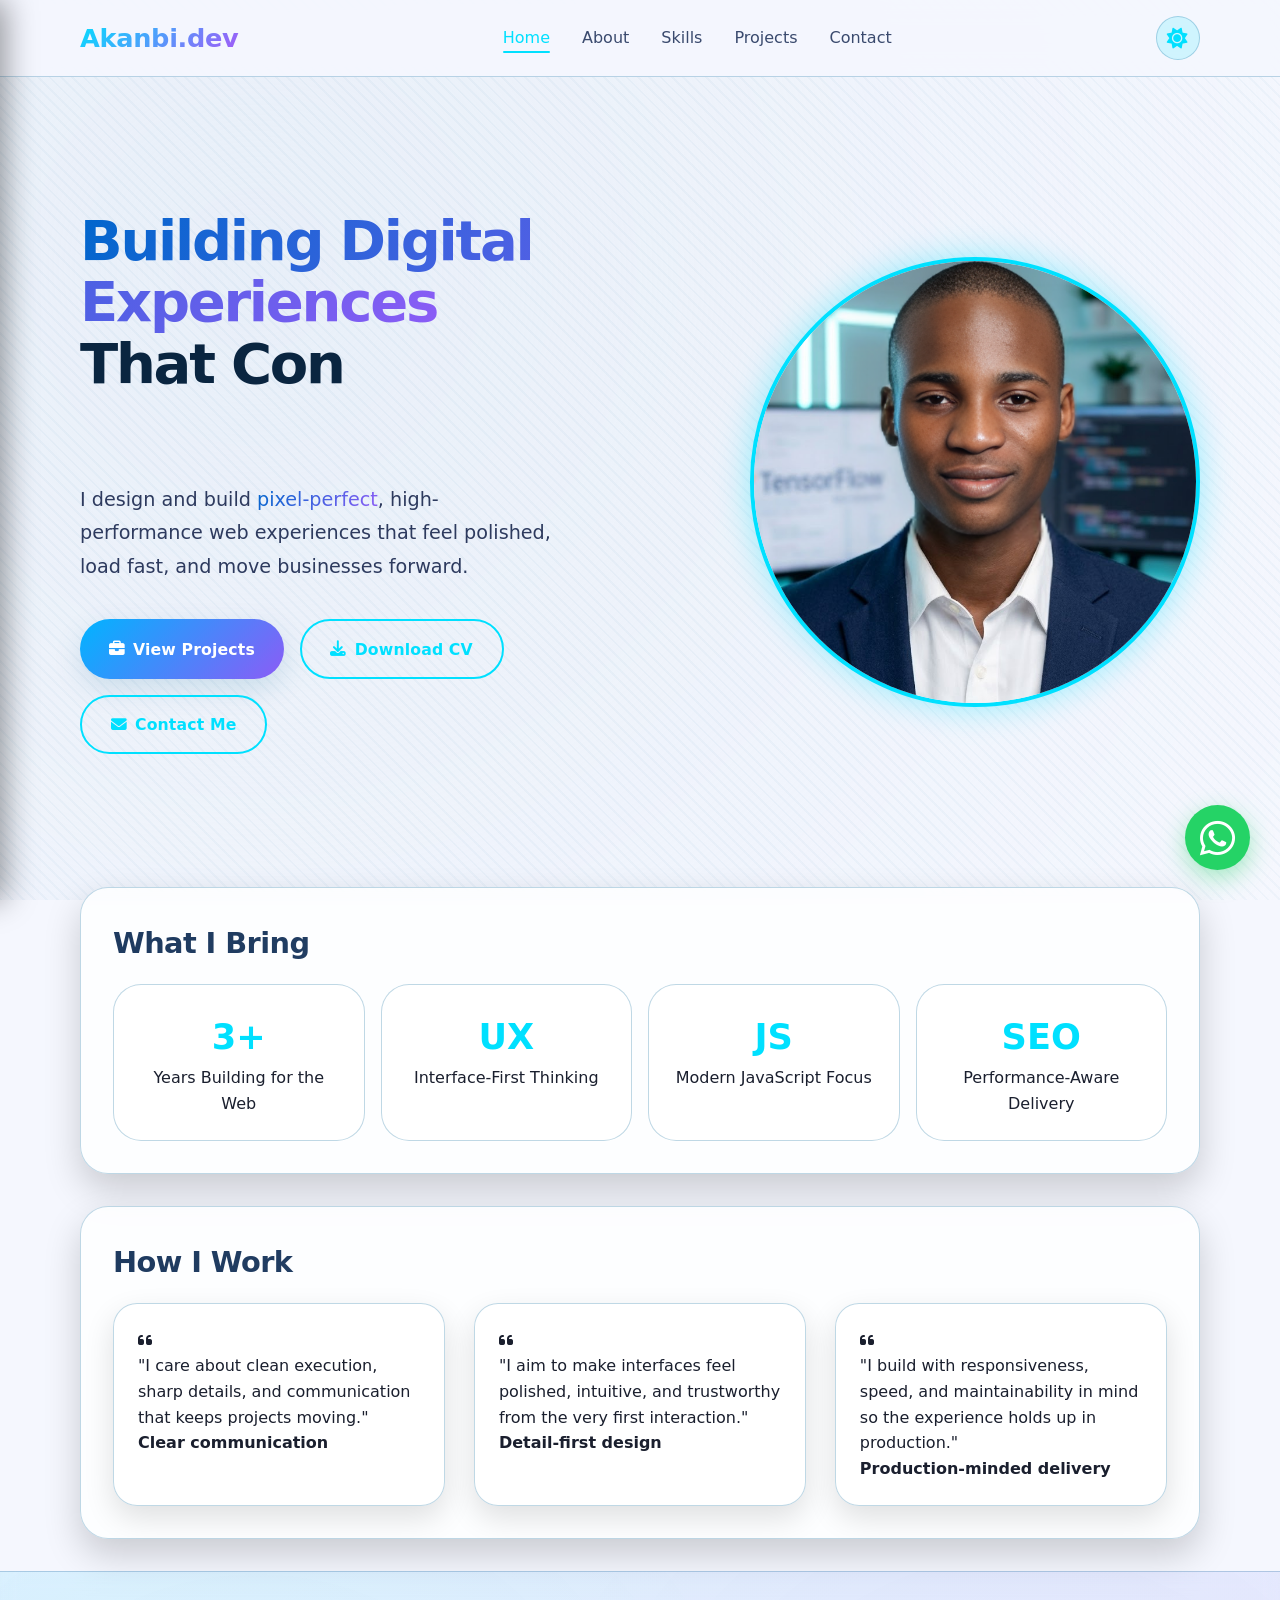
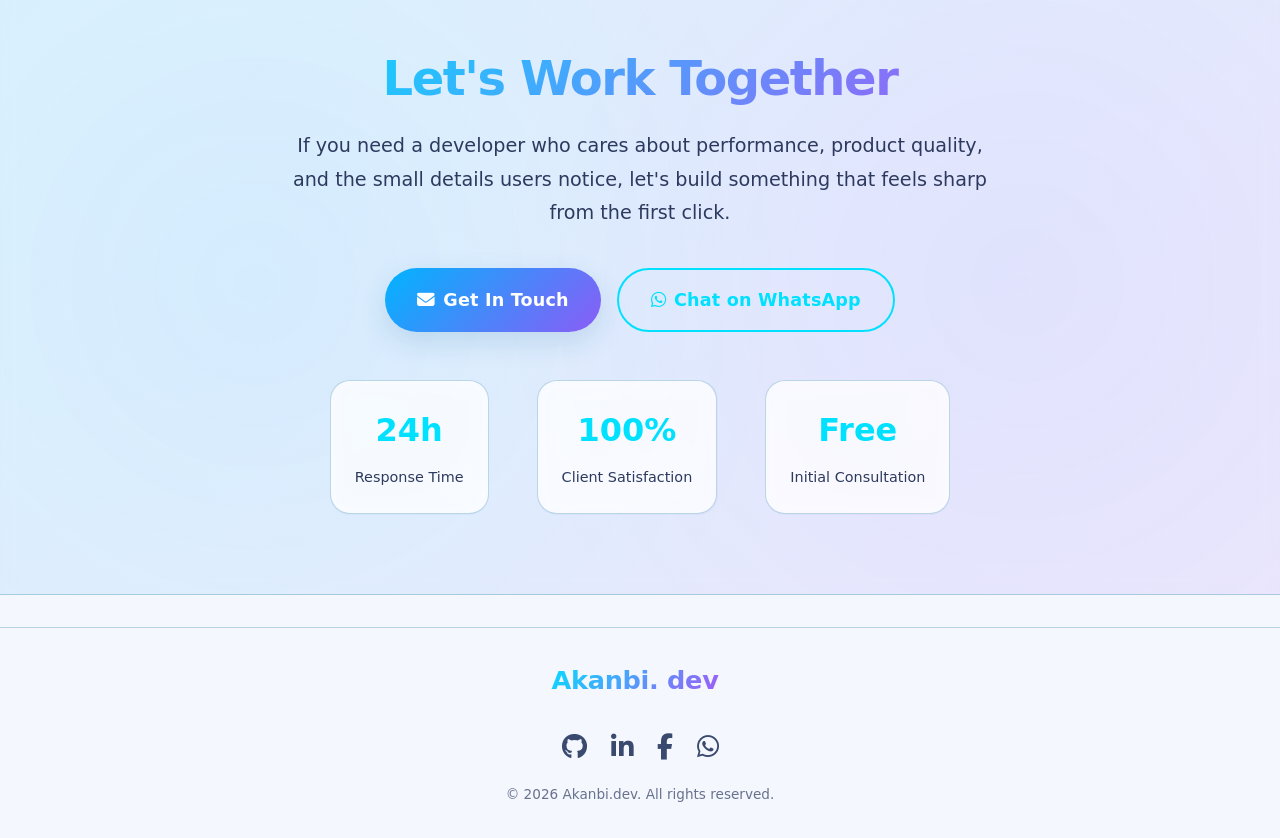
==== commit 43c1d244: "updated" ====
--- a/index.html
+++ b/index.html
@@ -1,2242 +1,724 @@
 <!doctype html>
 <html lang="en">
-  <head>
-    <meta charset="UTF-8" />
-    <meta
-      name="viewport"
-      content="width=device-width, initial-scale=1.0, viewport-fit=cover"
-    />
-    <meta
-      name="google-site-verification"
-      content="EHbe9bYRxB28MLR9fzu1k_aXLy9BqFP_fYB4yg-Dxbo"
-    />
-    <!-- Google Verification -->
-    <meta
-      name="google-site-verification"
-      content="EHbe9bYRxB28MLR9fzu1k_aXLy9BqFP_fYB4yg-Dxbo"
-    />
-
-    <!-- SEO Title & Description -->
-    <title>Akanbi Ibrahim – Frontend Developer Portfolio</title>
-    <meta
-      name="description"
-      content="Explore the portfolio of Akanbi Ibrahim, a frontend developer specializing in modern web design, responsive layouts, and interactive projects."
-    />
-
-    <!-- Sitemap -->
-    <link
-      rel="sitemap"
-      type="application/xml"
-      title="Sitemap"
-      href="/sitemap.xml"
-    />
-
-    <!-- Open Graph / Social Preview -->
-    <meta
-      property="og:title"
-      content="Akanbi Ibrahim – Frontend Developer Portfolio"
-    />
-    <meta
-      property="og:description"
-      content="Showcasing modern web projects and frontend development skills."
-    />
-    <meta property="og:type" content="website" />
-    <meta
-      property="og:url"
-      content="https://akanbi-dev-portfolio.vercel.app/"
-    />
-    <meta
-      property="og:image"
-      content="https://akanbi-dev-portfolio.vercel.app/preview.png"
-    />
-
-    <link
-      rel="icon"
-      href="data:image/svg+xml,%3Csvg xmlns='http://www.w3.org/2000/svg' viewBox='0 0 100 100'%3E%3Ccircle cx='50' cy='50' r='45' fill='%2300e0ff'/%3E%3Ctext x='50' y='70' font-size='50' text-anchor='middle' fill='black' font-weight='bold'%3EA%3C/text%3E%3C/svg%3E"
-    />
-    <link
-      rel="stylesheet"
-      href="https://cdnjs.cloudflare.com/ajax/libs/font-awesome/6.4.0/css/all.min.css"
-    />
-    <style>
-      * {
-        margin: 0;
-        padding: 0;
-        box-sizing: border-box;
-      }
-
-      /* ===== THEME VARIABLES ===== */
-      :root {
-        /* Dark theme (default) */
-        --bg-primary: #0a0c10;
-        --bg-secondary: rgba(18, 22, 32, 0.7);
-        --bg-card: rgba(15, 20, 30, 0.7);
-        --bg-form: #0f172a;
-        --text-primary: #eef4ff;
-        --text-secondary: #b9c8f0;
-        --text-muted: #ccddf8;
-        --border-color: rgba(0, 224, 255, 0.2);
-        --border-light: #2d3a5e;
-        --header-bg: rgba(10, 12, 18, 0.85);
-        --skill-bar-bg: #1e293b;
-        --contact-bg: rgba(18, 22, 32, 0.5);
-        --shadow-color: rgba(0, 180, 255, 0.2);
-        --btn-gradient: linear-gradient(95deg, #00b4ff, #8b5cf6);
-        --hero-gradient: radial-gradient(
-          circle at 20% 30%,
-          rgba(0, 180, 255, 0.08),
-          rgba(10, 12, 16, 0.95)
-        );
-        --grid-pattern: repeating-linear-gradient(
-          45deg,
-          rgba(0, 255, 255, 0.02) 0px,
-          rgba(0, 255, 255, 0.02) 2px,
-          transparent 2px,
-          transparent 8px
-        );
-      }
-
-      /* Light theme */
-      body.light-theme {
-        --bg-primary: #f5f7fe;
-        --bg-secondary: rgba(255, 255, 255, 0.8);
-        --bg-card: rgba(255, 255, 255, 0.85);
-        --bg-form: #ffffff;
-        --text-primary: #1a1f2e;
-        --text-secondary: #2d3a5e;
-        --text-muted: #3a4a6e;
-        --border-color: rgba(0, 100, 150, 0.25);
-        --border-light: #d0d8e8;
-        --header-bg: rgba(245, 247, 254, 0.92);
-        --skill-bar-bg: #e2e8f0;
-        --contact-bg: rgba(255, 255, 255, 0.75);
-        --shadow-color: rgba(0, 100, 150, 0.15);
-        --btn-gradient: linear-gradient(95deg, #0088cc, #6c47d6);
-        --hero-gradient: radial-gradient(
-          circle at 20% 30%,
-          rgba(0, 100, 150, 0.05),
-          rgba(245, 247, 254, 0.95)
-        );
-        --grid-pattern: repeating-linear-gradient(
-          45deg,
-          rgba(0, 100, 150, 0.03) 0px,
-          rgba(0, 100, 150, 0.03) 2px,
-          transparent 2px,
-          transparent 8px
-        );
-      }
-
-      /* Light mode heading fixes - improved readability */
-      body.light-theme .hero-text h1 {
-        color: #0a2540;
-      }
-
-      body.light-theme .hero-text h2 {
-        color: #1e3a5f;
-      }
-
-      body.light-theme .section-title {
-        background: linear-gradient(135deg, #1e3a5f, #2d4a6e);
-        background-clip: text;
-        -webkit-background-clip: text;
-        color: transparent;
-      }
-
-      body.light-theme .extra-card h3 {
-        background: linear-gradient(135deg, #1e3a5f, #2d4a6e);
-        background-clip: text;
-        -webkit-background-clip: text;
-        color: transparent;
-      }
-
-      body.light-theme .skills-block h3 {
-        background: linear-gradient(120deg, #1e3a5f, #2d4a6e);
-        background-clip: text;
-        -webkit-background-clip: text;
-        color: transparent;
-      }
-
-      body.light-theme .contact-info h3 {
-        background: linear-gradient(135deg, #1e3a5f, #2d4a6e);
-        background-clip: text;
-        -webkit-background-clip: text;
-        color: transparent;
-      }
-
-      body.light-theme .project-info h3 {
-        color: #1e3a5f;
-      }
-
-      body.light-theme .service-item h4 {
-        color: #1e3a5f;
-      }
-
-      body.light-theme .highlight {
-        background: linear-gradient(120deg, #0066cc, #8b5cf6);
-        background-clip: text;
-        -webkit-background-clip: text;
-        color: transparent;
-      }
-
-      body {
-        font-family:
-          "Segoe UI",
-          "Poppins",
-          system-ui,
-          -apple-system,
-          "Inter",
-          sans-serif;
-        background: var(--bg-primary);
-        color: var(--text-primary);
-        line-height: 1.5;
-        overflow-x: hidden;
-        transition:
-          background-color 0.3s ease,
-          color 0.2s ease;
-      }
-
-      body::before {
-        content: "";
-        position: fixed;
-        top: 0;
-        left: 0;
-        width: 100%;
-        height: 100%;
-        background: var(--hero-gradient);
-        pointer-events: none;
-        z-index: -2;
-        transition: background 0.3s ease;
-      }
-
-      body::after {
-        content: "";
-        position: fixed;
-        top: 0;
-        left: 0;
-        width: 100%;
-        height: 100%;
-        background: var(--grid-pattern);
-        pointer-events: none;
-        z-index: -1;
-      }
-
-      /* Scroll Progress Bar - NEW */
-      .progress-bar {
-        position: fixed;
-        top: 0;
-        left: 0;
-        width: 0%;
-        height: 3px;
-        background: linear-gradient(90deg, #00e0ff, #a855f7);
-        z-index: 10000;
-        transition: width 0.1s ease;
-      }
-
-      .container {
-        width: 90%;
-        max-width: 1280px;
-        margin: 0 auto;
-        padding: 0 1rem;
-      }
-
-      /* header glass morph */
-      header {
-        position: sticky;
-        top: 0;
-        z-index: 1000;
-        background: var(--header-bg);
-        backdrop-filter: blur(14px);
-        border-bottom: 1px solid var(--border-color);
-        transition:
-          all 0.3s ease,
-          background 0.3s ease;
-      }
-
-      nav {
-        display: flex;
-        justify-content: space-between;
-        align-items: center;
-        padding: 1rem 0;
-        flex-wrap: nowrap;
-        gap: 1rem;
-      }
-
-      /* ===== FIX: LOGO NO WRAP, NO OVERFLOW ===== */
-      .logo {
-        font-size: 1.6rem;
-        font-weight: 800;
-        background: linear-gradient(135deg, #00e0ff, #a855f7);
-        -webkit-background-clip: text;
-        background-clip: text;
-        color: transparent;
-        letter-spacing: -0.3px;
-        text-decoration: none;
-        transition: transform 0.2s;
-        white-space: nowrap;
-        flex-shrink: 0;
-      }
-
-      /* on extremely tiny screens, slightly reduce font but keep on one line */
-      @media (max-width: 480px) {
-        .logo {
-          font-size: 1.3rem;
-          letter-spacing: -0.2px;
-        }
-      }
-
-      .logo:hover {
-        transform: scale(1.02);
-      }
-
-      .nav-links {
-        display: flex;
-        gap: 2rem;
-        list-style: none;
-        transition: all 0.3s;
-        align-items: center;
-      }
-
-      .nav-links a {
-        text-decoration: none;
-        color: var(--text-muted);
-        font-weight: 500;
-        transition: 0.2s;
-        position: relative;
-      }
-
-      .nav-links a::after {
-        content: "";
-        position: absolute;
-        bottom: -6px;
-        left: 0;
-        width: 0%;
-        height: 2px;
-        background: #00e0ff;
-        transition: 0.3s;
-        border-radius: 2px;
-      }
-
-      .nav-links a:hover::after,
-      .nav-links a.active::after {
-        width: 100%;
-      }
-
-      .nav-links a:hover,
-      .nav-links a.active {
-        color: #00e0ff;
-      }
-
-      /* Theme Toggle Button - positioned after nav links on the right */
-      .theme-toggle {
-        background: rgba(0, 224, 255, 0.15);
-        border: 1px solid var(--border-color);
-        border-radius: 50px;
-        width: 44px;
-        height: 44px;
-        display: flex;
-        align-items: center;
-        justify-content: center;
-        cursor: pointer;
-        transition: all 0.3s ease;
-        font-size: 1.3rem;
-        color: #00e0ff;
-        flex-shrink: 0;
-      }
-
-      .theme-toggle:hover {
-        transform: scale(1.05);
-        background: rgba(0, 224, 255, 0.3);
-        box-shadow: 0 0 12px rgba(0, 224, 255, 0.3);
-      }
-
-      /* Menu toggle button - visible on mobile */
-      .menu-toggle {
-        display: none;
-        font-size: 1.8rem;
-        cursor: pointer;
-        color: #00e0ff;
-        flex-shrink: 0;
-        background: rgba(0, 224, 255, 0.15);
-        border: 1px solid var(--border-color);
-        border-radius: 50px;
-        width: 44px;
-        height: 44px;
-        align-items: center;
-        justify-content: center;
-        transition: all 0.3s ease;
-      }
-
-      .menu-toggle:hover {
-        background: rgba(0, 224, 255, 0.3);
-        transform: scale(1.05);
-      }
-
-      /* Right side group for menu toggle and theme toggle on mobile */
-      .right-controls {
-        display: flex;
-        align-items: center;
-        gap: 0.8rem;
-        flex-shrink: 0;
-      }
-
-      /* ===== OFF-CANVAS MENU (SLIDES FROM LEFT) ===== */
-      .offcanvas-overlay {
-        position: fixed;
-        top: 0;
-        left: 0;
-        width: 100%;
-        height: 100%;
-        background: rgba(0, 0, 0, 0.7);
-        backdrop-filter: blur(4px);
-        z-index: 2000;
-        opacity: 0;
-        visibility: hidden;
-        transition:
-          opacity 0.3s ease,
-          visibility 0.3s ease;
-      }
-
-      .offcanvas-overlay.active {
-        opacity: 1;
-        visibility: visible;
-      }
-
-      .offcanvas-menu {
-        position: fixed;
-        top: 0;
-        left: -280px;
-        width: 280px;
-        height: 100%;
-        background: var(--bg-secondary);
-        backdrop-filter: blur(20px);
-        border-right: 1px solid var(--border-color);
-        z-index: 2001;
-        transition: left 0.3s cubic-bezier(0.2, 0.9, 0.4, 1.1);
-        display: flex;
-        flex-direction: column;
-        box-shadow: 5px 0 25px rgba(0, 0, 0, 0.3);
-      }
-
-      .offcanvas-menu.active {
-        left: 0;
-      }
-
-      .offcanvas-header {
-        display: flex;
-        justify-content: space-between;
-        align-items: center;
-        padding: 1.5rem;
-        border-bottom: 1px solid var(--border-color);
-      }
-
-      .offcanvas-header .logo {
-        font-size: 1.3rem;
-      }
-
-      .offcanvas-close {
-        background: rgba(0, 224, 255, 0.15);
-        border: 1px solid var(--border-color);
-        border-radius: 50%;
-        width: 40px;
-        height: 40px;
-        display: flex;
-        align-items: center;
-        justify-content: center;
-        cursor: pointer;
-        font-size: 1.2rem;
-        color: #00e0ff;
-        transition: all 0.2s;
-      }
-
-      .offcanvas-close:hover {
-        background: rgba(0, 224, 255, 0.3);
-        transform: scale(1.05);
-      }
-
-      .offcanvas-nav {
-        flex: 1;
-        padding: 2rem 1.5rem;
-        display: flex;
-        flex-direction: column;
-        gap: 1.2rem;
-      }
-
-      .offcanvas-nav a {
-        text-decoration: none;
-        color: var(--text-primary);
-        font-size: 1.2rem;
-        font-weight: 500;
-        padding: 0.8rem 0;
-        transition: all 0.2s;
-        border-bottom: 1px solid var(--border-color);
-      }
-
-      .offcanvas-nav a:hover,
-      .offcanvas-nav a.active {
-        color: #00e0ff;
-        padding-left: 0.5rem;
-      }
-
-      .offcanvas-footer {
-        padding: 1.5rem;
-        border-top: 1px solid var(--border-color);
-        text-align: center;
-      }
-
-      .offcanvas-footer .social-links {
-        justify-content: center;
-        gap: 1.2rem;
-        margin: 0;
-      }
-
-      .offcanvas-footer .social-links a {
-        font-size: 1.3rem;
-      }
-
-      /* Hide desktop nav on mobile, show menu-toggle */
-      @media (max-width: 850px) {
-        .nav-links {
-          display: none;
-        }
-
-        .menu-toggle {
-          display: flex;
-        }
-      }
-
-      /* ===== WHATSAPP ICON STYLES ===== */
-      .whatsapp-float {
-        position: fixed;
-        bottom: 30px;
-        right: 30px;
-        z-index: 1000;
-        width: 65px;
-        height: 65px;
-        background-color: #25d366;
-        border-radius: 50%;
-        display: flex;
-        align-items: center;
-        justify-content: center;
-        text-decoration: none;
-        box-shadow: 0 8px 25px rgba(37, 211, 102, 0.4);
-        transition: all 0.3s ease;
-        animation:
-          whatsappPulse 1.5s infinite,
-          whatsappFloat 2s infinite ease-in-out;
-      }
-
-      .whatsapp-float i {
-        font-size: 2.5rem;
-        color: white;
-        transition: transform 0.3s ease;
-      }
-
-      .whatsapp-float:hover {
-        transform: scale(1.1);
-        animation: none;
-        box-shadow: 0 12px 35px rgba(37, 211, 102, 0.6);
-      }
-
-      .whatsapp-float:hover i {
-        transform: rotate(8deg) scale(1.05);
-      }
-
-      @keyframes whatsappPulse {
-        0% {
-          box-shadow: 0 0 0 0 rgba(37, 211, 102, 0.7);
-        }
-
-        70% {
-          box-shadow: 0 0 0 15px rgba(37, 211, 102, 0);
-        }
-
-        100% {
-          box-shadow: 0 0 0 0 rgba(37, 211, 102, 0);
-        }
-      }
-
-      @keyframes whatsappFloat {
-        0% {
-          transform: translateY(0px);
-        }
-
-        50% {
-          transform: translateY(-10px);
-        }
-
-        100% {
-          transform: translateY(0px);
-        }
-      }
-
-      .whatsapp-tooltip {
-        position: absolute;
-        right: 80px;
-        background: var(--bg-card);
-        backdrop-filter: blur(10px);
-        padding: 8px 16px;
-        border-radius: 30px;
-        font-size: 0.85rem;
-        font-weight: 500;
-        white-space: nowrap;
-        color: var(--text-primary);
-        border: 1px solid var(--border-color);
-        opacity: 0;
-        visibility: hidden;
-        transition: all 0.3s ease;
-        pointer-events: none;
-        font-family: inherit;
-        box-shadow: 0 4px 15px rgba(0, 0, 0, 0.2);
-      }
-
-      .whatsapp-float:hover .whatsapp-tooltip {
-        opacity: 1;
-        visibility: visible;
-        transform: translateX(-5px);
-      }
-
-      @media (max-width: 768px) {
-        .whatsapp-float {
-          bottom: 20px;
-          right: 20px;
-          width: 55px;
-          height: 55px;
-        }
-
-        .whatsapp-float i {
-          font-size: 2rem;
-        }
-
-        .whatsapp-tooltip {
-          right: 65px;
-          font-size: 0.75rem;
-          padding: 6px 12px;
-          white-space: nowrap;
-        }
-      }
-
-      @media (max-width: 480px) {
-        .whatsapp-float {
-          bottom: 15px;
-          right: 15px;
-          width: 50px;
-          height: 50px;
-        }
-
-        .whatsapp-float i {
-          font-size: 1.8rem;
-        }
-
-        .whatsapp-tooltip {
-          right: 58px;
-          font-size: 0.7rem;
-          padding: 5px 10px;
-        }
-      }
-
-      /* hero section */
-      .hero {
-        min-height: 90vh;
-        display: flex;
-        align-items: center;
-        padding: 3rem 0;
-      }
-
-      .hero-content {
-        display: flex;
-        align-items: center;
-        gap: 3rem;
-        flex-wrap: wrap;
-        justify-content: space-between;
-      }
-
-      .hero-text {
-        flex: 1.2;
-        animation: fadeUp 0.8s ease-out;
-      }
-
-      .hero-text h1 {
-        font-size: 3.2rem;
-        margin-bottom: 0.5rem;
-        min-height: 5rem;
-      }
-
-      /* No cursor styling - removed completely */
-      .typing-name {
-        display: inline-block;
-      }
-
-      .hero-text h2 {
-        font-size: 2rem;
-        font-weight: 500;
-        margin-bottom: 1rem;
-        color: var(--text-secondary);
-        min-height: 4rem;
-      }
-
-      .typing-subtitle {
-        display: inline-block;
-      }
-
-      .highlight {
-        background: linear-gradient(120deg, #00e0ff, #c084fc);
-        background-clip: text;
-        -webkit-background-clip: text;
-        color: transparent;
-      }
-
-      .hero-text p {
-        font-size: 1.1rem;
-        color: var(--text-secondary);
-        max-width: 550px;
-        margin-bottom: 2rem;
-      }
-
-      .hero-buttons {
-        display: flex;
-        gap: 1rem;
-        flex-wrap: wrap;
-      }
-
-      .btn {
-        display: inline-block;
-        background: var(--btn-gradient);
-        padding: 0.8rem 1.8rem;
-        border-radius: 40px;
-        font-weight: 600;
-        text-decoration: none;
-        color: white;
-        transition: all 0.3s ease;
-        border: none;
-        cursor: pointer;
-        box-shadow: 0 8px 20px var(--shadow-color);
-      }
-
-      .btn-secondary {
-        background: transparent;
-        border: 1.5px solid #00e0ff;
-        box-shadow: none;
-        color: #00e0ff;
-      }
-
-      .btn-secondary:hover {
-        background: rgba(0, 224, 255, 0.1);
-        transform: translateY(-3px);
-      }
-
-      .btn:hover {
-        transform: translateY(-4px);
-        filter: brightness(1.05);
-        box-shadow: 0 12px 28px var(--shadow-color);
-      }
-
-      .hero-image {
-        flex: 0.8;
-        display: flex;
-        justify-content: center;
-        animation: float 5s infinite ease-in-out;
-      }
-
-      .profile-img {
-        width: 450px;
-        height: 450px;
-        object-fit: cover;
-        border-radius: 50%;
-        border: 4px solid #00e0ff;
-        box-shadow: 0 0 35px rgba(0, 224, 255, 0.4);
-        background: #11161f;
-        transition: 0.3s;
-      }
-
-      .section-title {
-        font-size: 2.5rem;
-        margin: 2rem 0 2rem;
-        text-align: center;
-        background: linear-gradient(135deg, #f0f9ff, #8bcaff);
-        background-clip: text;
-        -webkit-background-clip: text;
-        color: transparent;
-        letter-spacing: -0.5px;
-      }
-
-      /* card styles */
-      .extra-card {
-        background: var(--bg-secondary);
-        backdrop-filter: blur(4px);
-        border-radius: 28px;
-        padding: 1.8rem;
-        border: 1px solid var(--border-color);
-        margin-bottom: 2rem;
-        transition:
-          transform 0.2s ease,
-          background 0.3s;
-      }
-
-      .extra-card h3 {
-        font-size: 1.8rem;
-        margin-bottom: 1rem;
-        background: linear-gradient(135deg, #fff, #7bc5ff);
-        background-clip: text;
-        -webkit-background-clip: text;
-        color: transparent;
-      }
-
-      .testimonial-grid,
-      .services-grid {
-        display: grid;
-        grid-template-columns: repeat(auto-fit, minmax(260px, 1fr));
-        gap: 1.8rem;
-        margin-top: 1rem;
-      }
-
-      .testi-item,
-      .service-item {
-        background: var(--bg-card);
-        border-radius: 24px;
-        padding: 1.5rem;
-        border: 1px solid var(--border-color);
-        transition: all 0.2s;
-      }
-
-      .stats-row {
-        display: flex;
-        flex-wrap: wrap;
-        justify-content: space-between;
-        gap: 1rem;
-        text-align: center;
-        margin-top: 1rem;
-      }
-
-      .stat-card {
-        background: var(--bg-card);
-        border-radius: 28px;
-        padding: 1.5rem;
-        flex: 1;
-        min-width: 120px;
-        backdrop-filter: blur(4px);
-        border: 1px solid var(--border-color);
-      }
-
-      .stat-number {
-        font-size: 2.2rem;
-        font-weight: 800;
-        color: #00e0ff;
-      }
-
-      /* about wrapper */
-      .about-wrapper {
-        background: var(--bg-secondary);
-        backdrop-filter: blur(4px);
-        border-radius: 32px;
-        padding: 2rem;
-        border: 1px solid var(--border-color);
-        margin-bottom: 2rem;
-      }
-
-      .about-grid {
-        display: flex;
-        flex-direction: row;
-        gap: 2.5rem;
-        flex-wrap: wrap;
-      }
-
-      .about-text-block {
-        flex: 1.2;
-        min-width: 240px;
-      }
-
-      .skills-block {
-        flex: 1;
-        min-width: 250px;
-      }
-
-      .skills-block h3 {
-        font-size: 1.6rem;
-        margin-bottom: 1.2rem;
-        background: linear-gradient(120deg, #b4e0ff, #a27eff);
-        background-clip: text;
-        -webkit-background-clip: text;
-        color: transparent;
-      }
-
-      .skill-item {
-        margin-bottom: 1.3rem;
-      }
-
-      .skill-name {
-        display: flex;
-        justify-content: space-between;
-        margin-bottom: 0.5rem;
-        font-weight: 500;
-      }
-
-      .skill-bar {
-        background: var(--skill-bar-bg);
-        height: 8px;
-        border-radius: 10px;
-        overflow: hidden;
-      }
-
-      .skill-level {
-        background: linear-gradient(90deg, #00e0ff, #a855f7);
-        height: 100%;
-        width: 0%;
-        border-radius: 10px;
-        transition: width 1.4s cubic-bezier(0.2, 0.9, 0.4, 1.1);
-      }
-
-      /* projects grid */
-      .projects-grid {
-        display: grid;
-        grid-template-columns: repeat(auto-fit, minmax(310px, 1fr));
-        gap: 2rem;
-        margin: 1.5rem 0;
-      }
-
-      .project-card {
-        background: var(--bg-card);
-        backdrop-filter: blur(4px);
-        border-radius: 28px;
-        overflow: hidden;
-        transition: all 0.4s cubic-bezier(0.2, 0.9, 0.4, 1.1);
-        border: 1px solid var(--border-color);
-      }
-
-      .project-card:hover {
-        transform: translateY(-12px);
-        box-shadow: 0 25px 35px -12px rgba(0, 224, 255, 0.3);
-        border-color: #00e0ff80;
-      }
-
-      .project-img {
-        width: 100%;
-        height: 200px;
-        object-fit: cover;
-        transition: transform 0.5s;
-      }
-
-      .project-info {
-        padding: 1.5rem;
-      }
-
-      .project-tech {
-        display: flex;
-        flex-wrap: wrap;
-        gap: 0.6rem;
-        margin: 1rem 0;
-      }
-
-      .tech-tag {
-        background: rgba(0, 224, 255, 0.15);
-        padding: 0.3rem 0.8rem;
-        border-radius: 30px;
-        font-size: 0.75rem;
-        font-weight: 500;
-        color: #7bc5ff;
-      }
-
-      /* ===== FIXED CONTACT SECTION: ALIGNMENT ON MOBILE ===== */
-      .contact-content {
-        display: flex;
-        flex-wrap: wrap;
-        gap: 2.5rem;
-        background: var(--contact-bg);
-        border-radius: 32px;
-        padding: 2rem;
-        backdrop-filter: blur(5px);
-        margin-bottom: 2rem;
-        transition: background 0.3s ease;
-      }
-
-      .contact-info,
-      .contact-form {
-        flex: 1;
-        min-width: 260px;
-      }
-
-      .contact-info h3 {
-        font-size: 1.8rem;
-        margin-bottom: 1rem;
-        background: linear-gradient(135deg, #fff, #7bc5ff);
-        background-clip: text;
-        -webkit-background-clip: text;
-        color: transparent;
-      }
-
-      .contact-info p {
-        margin-bottom: 1.5rem;
-        color: var(--text-secondary);
-        line-height: 1.5;
-      }
-
-      .contact-item {
-        display: flex;
-        gap: 1rem;
-        margin: 1.5rem 0;
-        align-items: center;
-        flex-wrap: wrap;
-      }
-
-      .contact-icon {
-        width: 48px;
-        height: 48px;
-        background: rgba(0, 224, 255, 0.15);
-        border-radius: 30px;
-        display: flex;
-        align-items: center;
-        justify-content: center;
-        font-size: 1.5rem;
-        color: #00e0ff;
-        flex-shrink: 0;
-      }
-
-      .contact-item div:last-child h4 {
-        font-size: 1.1rem;
-        margin-bottom: 0.2rem;
-      }
-
-      .contact-item div:last-child p {
-        margin: 0;
-        word-break: break-word;
-      }
-
-      /* Copy button styles - NEW */
-      .copy-btn {
-        background: rgba(0, 224, 255, 0.15);
-        border: 1px solid var(--border-color);
-        border-radius: 8px;
-        padding: 6px 12px;
-        margin-left: 8px;
-        cursor: pointer;
-        color: #00e0ff;
-        font-size: 0.75rem;
-        transition: all 0.2s;
-        font-weight: 500;
-      }
-
-      .copy-btn:hover {
-        background: rgba(0, 224, 255, 0.3);
-        transform: scale(1.02);
-      }
-
-      /* Toast notification - NEW */
-      .toast-notification {
-        position: fixed;
-        bottom: 100px;
-        right: 30px;
-        background: var(--bg-card);
-        backdrop-filter: blur(10px);
-        padding: 12px 24px;
-        border-radius: 50px;
-        color: var(--text-primary);
-        border-left: 4px solid #10b981;
-        z-index: 2002;
-        transform: translateX(400px);
-        transition: transform 0.3s ease;
-        box-shadow: 0 5px 20px rgba(0, 0, 0, 0.2);
-        font-size: 0.9rem;
-        font-weight: 500;
-      }
-
-      .toast-notification.show {
-        transform: translateX(0);
-      }
-
-      /* Form improvements */
-      .form-group {
-        margin-bottom: 1.2rem;
-      }
-
-      .form-group label {
-        display: block;
-        margin-bottom: 0.5rem;
-        font-weight: 500;
-        color: var(--text-primary);
-      }
-
-      .form-control {
-        width: 100%;
-        padding: 0.9rem 1rem;
-        background: var(--bg-form);
-        border: 1px solid var(--border-light);
-        border-radius: 20px;
-        color: var(--text-primary);
-        font-size: 1rem;
-        transition: 0.2s;
-      }
-
-      .form-control:focus {
-        outline: none;
-        border-color: #00e0ff;
-        box-shadow: 0 0 8px #00e0ff80;
-      }
-
-      footer {
-        text-align: center;
-        padding: 2rem 0;
-        margin-top: 2rem;
-        border-top: 1px solid var(--border-color);
-      }
-
-      .social-links {
-        display: flex;
-        justify-content: center;
-        gap: 1.5rem;
-        margin: 1rem 0;
-      }
-
-      .social-links a {
-        color: var(--text-muted);
-        font-size: 1.6rem;
-        transition: 0.2s;
-      }
-
-      .social-links a:hover {
-        color: #00e0ff;
-        transform: scale(1.2);
-      }
-
-      .copyright {
-        font-size: 0.85rem;
-        opacity: 0.7;
-        color: var(--text-secondary);
-      }
-
-      @keyframes fadeUp {
-        from {
-          opacity: 0;
-          transform: translateY(30px);
-        }
-
-        to {
-          opacity: 1;
-          transform: translateY(0);
-        }
-      }
-
-      @keyframes float {
-        0% {
-          transform: translateY(0px);
-        }
-
-        50% {
-          transform: translateY(-12px);
-        }
-
-        100% {
-          transform: translateY(0px);
-        }
-      }
-
-      /* responsive overrides */
-      @media (max-width: 850px) {
-        .hero-text h1 {
-          font-size: 2.4rem;
-        }
-
-        .hero-text h2 {
-          font-size: 1.5rem;
-        }
-
-        .profile-img {
-          width: 220px;
-          height: 220px;
-        }
-
-        .about-grid {
-          flex-direction: column;
-          gap: 1.8rem;
-        }
-
-        .about-wrapper {
-          padding: 1.5rem;
-        }
-
-        nav {
-          flex-wrap: nowrap;
-        }
-      }
-
-      @media (max-width: 650px) {
-        .hero-content {
-          flex-direction: column-reverse;
-          text-align: center;
-        }
-
-        .hero-buttons {
-          justify-content: center;
-        }
-
-        .contact-content {
-          padding: 1.5rem;
-          gap: 2rem;
-        }
-
-        .section-title {
-          font-size: 2rem;
-        }
-
-        .project-img {
-          height: 170px;
-        }
-
-        nav {
-          flex-wrap: nowrap;
-        }
-      }
-
-      /* extra small devices */
-      @media (max-width: 550px) {
-        .contact-item {
-          flex-direction: row;
-          align-items: flex-start;
-        }
-
-        .contact-info p {
-          font-size: 0.95rem;
-        }
-
-        .contact-icon {
-          width: 42px;
-          height: 42px;
-          font-size: 1.2rem;
-        }
-
-        .contact-content {
-          padding: 1.2rem;
-        }
-      }
-
-      ::-webkit-scrollbar {
-        width: 8px;
-      }
-
-      ::-webkit-scrollbar-track {
-        background: var(--bg-primary);
-      }
-
-      ::-webkit-scrollbar-thumb {
-        background: #00b4ff;
-        border-radius: 10px;
-      }
-
-      .page {
-        display: none;
-        animation: fadeInPage 0.4s ease;
-      }
-
-      .page.active-page {
-        display: block;
-      }
-
-      @keyframes fadeInPage {
-        from {
-          opacity: 0;
-          transform: translateY(10px);
-        }
-
-        to {
-          opacity: 1;
-          transform: translateY(0);
-        }
-      }
-    </style>
-  </head>
-
-  <body>
-    <!-- Progress Bar - NEW -->
-    <div class="progress-bar" id="progressBar"></div>
-
-    <!-- Toast Notification - NEW -->
-    <div class="toast-notification" id="toastNotification">Copied!</div>
-
-    <!-- Off-Canvas Overlay -->
-    <div class="offcanvas-overlay" id="offcanvasOverlay"></div>
-
-    <!-- Off-Canvas Menu (slides from left) -->
-    <div class="offcanvas-menu" id="offcanvasMenu">
-      <div class="offcanvas-header">
-        <a href="#" class="logo" data-nav-home="home">Akanbi.</a>
-        <div class="offcanvas-close" id="offcanvasClose">
-          <i class="fas fa-times"></i>
-        </div>
-      </div>
-      <div class="offcanvas-nav">
-        <a href="#" data-page="home" class="offcanvas-nav-link">🏠 Home</a>
-        <a href="#" data-page="about" class="offcanvas-nav-link">👤 About</a>
-        <a href="#" data-page="skills" class="offcanvas-nav-link">⚡ Skills</a>
-        <a href="#" data-page="projects" class="offcanvas-nav-link"
-          >📁 Projects</a
-        >
-        <a href="#" data-page="contact" class="offcanvas-nav-link"
-          >📞 Contact</a
-        >
-      </div>
-      <div class="offcanvas-footer">
-        <div class="social-links">
-          <a href="https://github.com/ibmoore04" target="_blank"
-            ><i class="fab fa-github"></i
-          ></a>
-          <a
-            href="https://www.linkedin.com/in/akanbi-ibrahim-4ab3043a6"
-            target="_blank"
-            ><i class="fab fa-linkedin-in"></i
-          ></a>
-          <a
-            href="https://www.facebook.com/profile.php?id=61565920483171"
-            target="_blank"
-            ><i class="fa-brands fa-facebook-f"></i
-          ></a>
-          <a href="https://wa.me/2347053357203" target="_blank"
-            ><i class="fa-brands fa-whatsapp"></i
-          ></a>
-        </div>
-      </div>
-    </div>
-
-    <a
-      href="https://wa.me/2347053357203?text=Hello%20Akanbi%2C%20I%27m%20interested%20in%20working%20with%20you!"
-      class="whatsapp-float"
-      target="_blank"
-      rel="noopener noreferrer"
-      aria-label="Chat on WhatsApp"
-    >
-      <i class="fab fa-whatsapp"></i>
-      <span class="whatsapp-tooltip">Chat with me on WhatsApp</span>
-    </a>
-
-    <header>
+
+<head>
+  <meta charset="UTF-8" />
+  <meta name="viewport" content="width=device-width, initial-scale=1.0, viewport-fit=cover" />
+  <meta name="google-site-verification" content="EHbe9bYRxB28MLR9fzu1k_aXLy9BqFP_fYB4yg-Dxbo" />
+  <meta name="theme-color" content="#0a0c10" />
+  <title>Akanbi.dev - Full-Stack Developer Portfolio</title>
+  <meta name="description"
+    content="Explore Akanbi.dev, a full-stack developer portfolio showcasing modern web applications, responsive design, and innovative projects." />
+  <link rel="canonical" href="https://akanbi-dev-portfolio.vercel.app/" />
+
+  <!-- Sitemap -->
+  <link rel="sitemap" type="application/xml" title="Sitemap" href="/sitemap.xml" />
+
+  <!-- Open Graph / Social Preview -->
+  <meta property="og:title" content="Akanbi.dev - Full-Stack Developer Portfolio" />
+  <meta property="og:description" content="Showcasing modern web projects and full-stack development skills." />
+  <meta property="og:type" content="website" />
+  <meta property="og:url" content="https://akanbi-dev-portfolio.vercel.app/" />
+  <meta property="og:image" content="https://akanbi-dev-portfolio.vercel.app/real-ibrahim.jpg" />
+  <meta name="twitter:card" content="summary_large_image" />
+  <meta name="twitter:title" content="Akanbi.dev - Full-Stack Developer Portfolio" />
+  <meta name="twitter:description" content="Showcasing modern web projects and full-stack development skills." />
+  <meta name="twitter:image" content="https://akanbi-dev-portfolio.vercel.app/real-ibrahim.jpg" />
+
+  
+  <link rel="stylesheet" href="https://cdnjs.cloudflare.com/ajax/libs/font-awesome/6.4.0/css/all.min.css" />
+  <link rel="stylesheet" href="./styles.css" />
+</head>
+
+<body>
+  <a class="skip-link" href="#mainContent">Skip to content</a>
+
+  <!-- Progress Bar - NEW -->
+  <div class="progress-bar" id="progressBar"></div>
+
+  <!-- Toast Notification - NEW -->
+  <div class="toast-notification" id="toastNotification" role="status" aria-live="polite">Copied!</div>
+
+  <!-- Off-Canvas Overlay -->
+  <div class="offcanvas-overlay" id="offcanvasOverlay"></div>
+
+  <!-- Off-Canvas Menu (slides from left) -->
+  <div class="offcanvas-menu" id="offcanvasMenu">
+    <div class="offcanvas-header">
+      <a href="#" class="logo" data-nav-home="home">Akanbi.dev</a>
+      <button class="offcanvas-close" id="offcanvasClose" type="button" aria-label="Close navigation menu">
+        <i class="fas fa-times"></i>
+      </button>
+    </div>
+    <div class="offcanvas-nav">
+      <a href="#" data-page="home" class="offcanvas-nav-link">Home</a>
+      <a href="#" data-page="about" class="offcanvas-nav-link">About</a>
+      <a href="#" data-page="skills" class="offcanvas-nav-link">Skills</a>
+      <a href="#" data-page="projects" class="offcanvas-nav-link">Projects</a>
+      <a href="#" data-page="contact" class="offcanvas-nav-link">Contact</a>
+    </div>
+    <div class="offcanvas-footer">
+      <div class="social-links">
+        <a href="https://github.com/ibmoore04" target="_blank" rel="noopener noreferrer"><i class="fab fa-github"></i></a>
+        <a href="https://www.linkedin.com/in/akanbi-ibrahim-4ab3043a6" target="_blank" rel="noopener noreferrer"><i
+            class="fab fa-linkedin-in"></i></a>
+        <a href="https://www.facebook.com/profile.php?id=61565920483171" target="_blank" rel="noopener noreferrer"><i
+            class="fa-brands fa-facebook-f"></i></a>
+        <a href="https://wa.me/2347053357203" target="_blank" rel="noopener noreferrer"><i class="fa-brands fa-whatsapp"></i></a>
+      </div>
+    </div>
+  </div>
+
+  <a href="https://wa.me/2347053357203?text=Hello%20Akanbi%2C%20I%27m%20interested%20in%20working%20with%20you!"
+    class="whatsapp-float" target="_blank" rel="noopener noreferrer" aria-label="Chat on WhatsApp">
+    <i class="fab fa-whatsapp"></i>
+    <span class="whatsapp-tooltip">Chat with me on WhatsApp</span>
+  </a>
+
+  <header>
+    <div class="container">
+      <nav>
+        <a href="#" class="logo" data-nav="home">Akanbi.dev</a>
+        <ul class="nav-links" id="nav-links">
+          <li>
+            <a href="#" data-page="home" class="nav-link active">Home</a>
+          </li>
+          <li><a href="#" data-page="about" class="nav-link">About</a></li>
+          <li><a href="#" data-page="skills" class="nav-link">Skills</a></li>
+          <li>
+            <a href="#" data-page="projects" class="nav-link">Projects</a>
+          </li>
+          <li>
+            <a href="#" data-page="contact" class="nav-link">Contact</a>
+          </li>
+        </ul>
+        <div class="right-controls">
+          <button class="menu-toggle" id="menu-toggle" type="button" aria-label="Open navigation menu"
+            aria-controls="offcanvasMenu" aria-expanded="false">
+            <i class="fas fa-bars"></i>
+          </button>
+          <button class="theme-toggle" id="themeToggle" type="button" aria-label="Toggle dark or light mode"
+            aria-pressed="false">
+            <i class="fas fa-moon" id="themeIcon"></i>
+          </button>
+        </div>
+      </nav>
+    </div>
+  </header>
+
+  <main id="mainContent">
+  <!-- HOME PAGE -->
+  <div id="home-page" class="page active-page">
+    <section class="hero">
       <div class="container">
-        <nav>
-          <a href="#" class="logo" data-nav="home">Akanbi. Portfolio</a>
-          <ul class="nav-links" id="nav-links">
-            <li>
-              <a href="#" data-page="home" class="nav-link active">Home</a>
-            </li>
-            <li><a href="#" data-page="about" class="nav-link">About</a></li>
-            <li><a href="#" data-page="skills" class="nav-link">Skills</a></li>
-            <li>
-              <a href="#" data-page="projects" class="nav-link">Projects</a>
-            </li>
-            <li>
-              <a href="#" data-page="contact" class="nav-link">Contact</a>
-            </li>
-          </ul>
-          <div class="right-controls">
-            <div class="menu-toggle" id="menu-toggle">
-              <i class="fas fa-bars"></i>
-            </div>
-            <div
-              class="theme-toggle"
-              id="themeToggle"
-              aria-label="Toggle dark/light mode"
-            >
-              <i class="fas fa-moon" id="themeIcon"></i>
-            </div>
-          </div>
-        </nav>
-      </div>
-    </header>
-
-    <!-- HOME PAGE -->
-    <div id="home-page" class="page active-page">
-      <section class="hero">
-        <div class="container">
-          <div class="hero-content">
-            <div class="hero-text">
-              <h1>
-                <span class="typing-name" id="typingName"></span>
-              </h1>
-              <h2>
-                <span class="typing-subtitle" id="typingSubtitle"></span>
-              </h2>
-              <p>
-                I create responsive, user-friendly web applications using modern
-                technologies. Passionate about clean code and innovative
-                solutions.
-              </p>
-              <div class="hero-buttons">
-                <a href="#" data-page="projects" class="btn">View My Work</a>
-                <a href="#" data-page="contact" class="btn btn-secondary"
-                  >Contact Me</a
-                >
-                <a href="#" id="downloadResumeBtn" class="btn btn-secondary"
-                  >📄 Download Resume</a
-                >
-              </div>
-            </div>
-            <div class="hero-image">
-              <img
-                src="./real-ibrahim.jpg"
-                alt="Developer Profile"
-                class="profile-img"
-              />
-            </div>
-          </div>
-        </div>
-      </section>
-      <div class="container">
-        <div class="extra-card">
-          <h3>Impact by Numbers</h3>
-          <div class="stats-row">
-            <div class="stat-card">
-              <div class="stat-number">45+</div>
-              <div>Projects Delivered</div>
-            </div>
-            <div class="stat-card">
-              <div class="stat-number">25+</div>
-              <div>Happy Clients</div>
-            </div>
-            <div class="stat-card">
-              <div class="stat-number">98%</div>
-              <div>Satisfaction Rate</div>
-            </div>
-            <div class="stat-card">
-              <div class="stat-number">3+</div>
-              <div>Years Experience</div>
-            </div>
-          </div>
-        </div>
-        <div class="extra-card">
-          <h3>What Clients Say</h3>
-          <div class="testimonial-grid">
-            <div class="testi-item">
-              <i class="fas fa-quote-left"></i>
-              <p>
-                "Akanbi delivered our e-commerce platform ahead of schedule.
-                Top-notch communication and clean code!"
-              </p>
-              <strong>- Oluwaseun Adebayo</strong>
-            </div>
-            <div class="testi-item">
-              <i class="fas fa-quote-left"></i>
-              <p>
-                "Incredible frontend skills and attention to detail. The
-                restaurant website exceeded expectations."
-              </p>
-              <strong>- Mrs. Esther Cole</strong>
-            </div>
-            <div class="testi-item">
-              <i class="fas fa-quote-left"></i>
-              <p>
-                "Professional, fast, and creative. The Veloz Cars UI is stunning
-                and fully responsive. Highly recommend!"
-              </p>
-              <strong>- Michael Okonkwo</strong>
-            </div>
-          </div>
-        </div>
-      </div>
-    </div>
-
-    <!-- ABOUT PAGE -->
-    <div id="about-page" class="page">
-      <div class="container">
-        <h2 class="section-title">About Me</h2>
-        <div class="about-wrapper">
-          <div class="about-grid">
-            <div class="about-text-block">
-              <p>
-                I'm a passionate full-stack developer with
-                <strong>3+ years</strong> of experience building web
-                applications. I specialize in JavaScript technologies including
-                React, Node.js, and MongoDB.
-              </p>
-              <p>
-                My approach combines technical expertise with creative
-                problem-solving to deliver efficient, scalable, and
-                user-friendly solutions.
-              </p>
-              <p>
-                When I'm not coding, you can find me hiking, reading tech blogs,
-                or experimenting with new programming languages and frameworks.
-              </p>
-            </div>
-            <div class="skills-block">
-              <h3>My Skills</h3>
-              <div class="skill-item">
-                <div class="skill-name">
-                  <span>HTML/CSS</span><span>95%</span>
-                </div>
-                <div class="skill-bar">
-                  <div class="skill-level" data-width="95"></div>
-                </div>
-              </div>
-              <div class="skill-item">
-                <div class="skill-name">
-                  <span>JavaScript</span><span>90%</span>
-                </div>
-                <div class="skill-bar">
-                  <div class="skill-level" data-width="90"></div>
-                </div>
-              </div>
-              <div class="skill-item">
-                <div class="skill-name"><span>React</span><span>85%</span></div>
-                <div class="skill-bar">
-                  <div class="skill-level" data-width="85"></div>
-                </div>
-              </div>
-              <div class="skill-item">
-                <div class="skill-name">
-                  <span>Node.js</span><span>80%</span>
-                </div>
-                <div class="skill-bar">
-                  <div class="skill-level" data-width="80"></div>
-                </div>
-              </div>
-              <div class="skill-item">
-                <div class="skill-name">
-                  <span>MongoDB</span><span>75%</span>
-                </div>
-                <div class="skill-bar">
-                  <div class="skill-level" data-width="75"></div>
-                </div>
-              </div>
-            </div>
-          </div>
-        </div>
-        <div class="extra-card">
-          <h3>Services I Provide</h3>
-          <div class="services-grid">
-            <div class="service-item">
-              <i class="fas fa-code"></i>
-              <h4>Web Development</h4>
-              <p>Full-stack web apps with modern frameworks.</p>
-            </div>
-            <div class="service-item">
-              <i class="fas fa-mobile-alt"></i>
-              <h4>Responsive Design</h4>
-              <p>Pixel-perfect, mobile-first interfaces.</p>
-            </div>
-            <div class="service-item">
-              <i class="fas fa-database"></i>
-              <h4>API Integration</h4>
-              <p>RESTful APIs, third-party services.</p>
-            </div>
-            <div class="service-item">
-              <i class="fas fa-chart-line"></i>
-              <h4>Performance Optimization</h4>
-              <p>Boost loading speed and SEO.</p>
-            </div>
-          </div>
-        </div>
-        <div class="extra-card">
-          <h3>Career Snapshot</h3>
-          <div style="display: flex; flex-direction: column; gap: 1rem">
+        <div class="hero-content">
+          <div class="hero-text">
+            <h1>
+              <span class="typing-name">
+                <span class="highlight" id="typingHighlight"></span>
+                <span id="typingSuffix"></span>
+              </span>
+            </h1>
+            <h2>
+              <span class="typing-subtitle" id="typingSubtitle"></span>
+            </h2>
+            <p class="hero-description">
+              I design and build <span class="highlight">pixel-perfect</span>, high-performance web experiences that
+              feel polished, load fast, and move businesses forward.
+            </p>
+            <div class="hero-buttons">
+              <a href="#" data-page="projects" class="btn btn-primary">
+                <i class="fas fa-briefcase"></i> View Projects
+              </a>
+              <a href="./akanbi-ibrahim-cv.html" class="btn btn-secondary" download>
+                <i class="fas fa-download"></i> Download CV
+              </a>
+              <a href="#" data-page="contact" class="btn btn-secondary">
+                <i class="fas fa-envelope"></i> Contact Me
+              </a>
+            </div>
+          </div>
+          <div class="hero-image">
+            <img src="./real-ibrahim.jpg" alt="Developer Profile" class="profile-img" />
+          </div>
+        </div>
+      </div>
+    </section>
+    <div class="container">
+      <div class="extra-card">
+        <h3>What I Bring</h3>
+        <div class="stats-row">
+          <div class="stat-card">
+            <div class="stat-number">3+</div>
+            <div>Years Building for the Web</div>
+          </div>
+          <div class="stat-card">
+            <div class="stat-number">UX</div>
+            <div>Interface-First Thinking</div>
+          </div>
+          <div class="stat-card">
+            <div class="stat-number">JS</div>
+            <div>Modern JavaScript Focus</div>
+          </div>
+          <div class="stat-card">
+            <div class="stat-number">SEO</div>
+            <div>Performance-Aware Delivery</div>
+          </div>
+        </div>
+      </div>
+      <div class="extra-card">
+        <h3>How I Work</h3>
+        <div class="testimonial-grid">
+          <div class="testi-item">
+            <i class="fas fa-quote-left"></i>
+            <p>
+              "I care about clean execution, sharp details, and communication that keeps projects moving."
+            </p>
+            <strong>Clear communication</strong>
+          </div>
+          <div class="testi-item">
+            <i class="fas fa-quote-left"></i>
+            <p>
+              "I aim to make interfaces feel polished, intuitive, and trustworthy from the very first interaction."
+            </p>
+            <strong>Detail-first design</strong>
+          </div>
+          <div class="testi-item">
+            <i class="fas fa-quote-left"></i>
+            <p>
+              "I build with responsiveness, speed, and maintainability in mind so the experience holds up in production."
+            </p>
+            <strong>Production-minded delivery</strong>
+          </div>
+        </div>
+      </div>
+    </div>
+  </div>
+
+  <!-- ABOUT PAGE -->
+  <div id="about-page" class="page">
+    <div class="container">
+      <h2 class="section-title">About Me</h2>
+      <div class="about-wrapper">
+        <div class="about-grid">
+          <div class="about-text-block">
+            <p>
+              I'm a full-stack developer with <strong>3+ years</strong> of experience
+              building modern web products with JavaScript, React, Node.js, and MongoDB.
+            </p>
+            <p>
+              My work blends product thinking, clean engineering, and visual precision
+              to create experiences that are scalable, intuitive, and conversion-minded.
+            </p>
+            <p>
+              I care about the details users feel immediately: performance,
+              clarity, responsiveness, and interfaces that earn trust fast.
+            </p>
+          </div>
+          <div class="skills-block">
+            <h3>My Skills</h3>
+            <div class="skill-item">
+              <div class="skill-name">
+                <span>HTML/CSS</span><span>95%</span>
+              </div>
+              <div class="skill-bar">
+                <div class="skill-level" data-width="95"></div>
+              </div>
+            </div>
+            <div class="skill-item">
+              <div class="skill-name">
+                <span>JavaScript</span><span>90%</span>
+              </div>
+              <div class="skill-bar">
+                <div class="skill-level" data-width="90"></div>
+              </div>
+            </div>
+            <div class="skill-item">
+              <div class="skill-name"><span>React</span><span>85%</span></div>
+              <div class="skill-bar">
+                <div class="skill-level" data-width="85"></div>
+              </div>
+            </div>
+            <div class="skill-item">
+              <div class="skill-name">
+                <span>Node.js</span><span>80%</span>
+              </div>
+              <div class="skill-bar">
+                <div class="skill-level" data-width="80"></div>
+              </div>
+            </div>
+            <div class="skill-item">
+              <div class="skill-name">
+                <span>MongoDB</span><span>75%</span>
+              </div>
+              <div class="skill-bar">
+                <div class="skill-level" data-width="75"></div>
+              </div>
+            </div>
+          </div>
+        </div>
+      </div>
+      <div class="extra-card">
+        <h3>Services I Provide</h3>
+        <div class="services-grid">
+          <div class="service-item">
+            <i class="fas fa-code"></i>
+            <h4>Web Development</h4>
+            <p>Modern web applications built for speed, clarity, and long-term scalability.</p>
+          </div>
+          <div class="service-item">
+            <i class="fas fa-mobile-alt"></i>
+            <h4>Responsive Design</h4>
+            <p>Mobile-first interfaces that stay polished and readable across every breakpoint.</p>
+          </div>
+          <div class="service-item">
+            <i class="fas fa-database"></i>
+            <h4>API Integration</h4>
+            <p>Reliable integrations with REST APIs and essential third-party services.</p>
+          </div>
+          <div class="service-item">
+            <i class="fas fa-chart-line"></i>
+            <h4>Performance Optimization</h4>
+            <p>Sharper loading speed, better SEO, and smoother user journeys.</p>
+          </div>
+        </div>
+      </div>
+      <div class="extra-card">
+        <h3>Journey So Far</h3>
+        <div class="stack-list">
+          <div class="timeline-item">
+            <i class="fas fa-briefcase timeline-icon"></i><strong>2023 - Present:</strong>
+            Freelance and portfolio-focused development across landing pages, business websites, and product interfaces.
+          </div>
+          <div class="timeline-item">
+            <i class="fas fa-briefcase timeline-icon"></i><strong>2021 - 2023:</strong>
+            Built frontend projects across e-commerce, hospitality, and automotive concepts while sharpening UI craft.
+          </div>
+          <div class="timeline-item">
+            <i class="fas fa-graduation-cap timeline-icon"></i><strong>Ongoing:</strong>
+            Continuous learning in JavaScript architecture, accessibility, performance, and modern interface systems.
+          </div>
+        </div>
+      </div>
+      <div class="resume-panel">
+        <div class="resume-copy">
+          <span class="section-kicker">Resume</span>
+          <h3>Download a polished CV or preview it in the browser</h3>
+          <p>
+            I put together a clean, print-friendly CV that summarizes my stack, experience focus, and project work.
+            It opens as a standalone page and can be downloaded directly.
+          </p>
+          <div class="resume-actions">
+            <a href="./akanbi-ibrahim-cv.html" class="btn btn-primary" target="_blank" rel="noopener noreferrer">
+              <i class="fas fa-eye"></i> Preview CV
+            </a>
+            <a href="./akanbi-ibrahim-cv.html" class="btn btn-secondary" download>
+              <i class="fas fa-download"></i> Download CV
+            </a>
+          </div>
+        </div>
+        <div class="resume-meta" aria-label="Resume highlights">
+          <div class="resume-stat">
+            <span class="resume-stat-value">3+</span>
+            <span class="resume-stat-label">Years of web development focus</span>
+          </div>
+          <div class="resume-stat">
+            <span class="resume-stat-value">JS</span>
+            <span class="resume-stat-label">Frontend-first with full-stack support</span>
+          </div>
+          <div class="resume-stat">
+            <span class="resume-stat-value">UX</span>
+            <span class="resume-stat-label">Polished interfaces built for trust and speed</span>
+          </div>
+        </div>
+      </div>
+    </div>
+  </div>
+
+  <!-- SKILLS PAGE -->
+  <div id="skills-page" class="page">
+    <div class="container">
+      <h2 class="section-title">Technical Skills & Expertise</h2>
+      <div class="about-wrapper">
+        <div class="about-grid">
+          <div class="about-text-block">
+            <h3 class="gradient-subtitle">
+              Core Competencies
+            </h3>
+            <p>
+              I bring a practical full-stack skill set with particular strength in
+              modern JavaScript development, interface systems, and responsive implementation.
+            </p>
+            <p>
+              My strongest work lives at the intersection of frontend polish and
+              backend reliability, where performance and usability have to work together.
+            </p>
+            <p>
+              I keep refining my toolkit so I can ship current, maintainable solutions
+              without losing sight of business goals or user experience.
+            </p>
+          </div>
+          <div class="skills-block">
+            <h3>Advanced Skills</h3>
+            <div class="skill-item">
+              <div class="skill-name">
+                <span>TypeScript</span><span>80%</span>
+              </div>
+              <div class="skill-bar">
+                <div class="skill-level" data-width="80"></div>
+              </div>
+            </div>
+            <div class="skill-item">
+              <div class="skill-name">
+                <span>Next.js</span><span>75%</span>
+              </div>
+              <div class="skill-bar">
+                <div class="skill-level" data-width="75"></div>
+              </div>
+            </div>
+            <div class="skill-item">
+              <div class="skill-name">
+                <span>Tailwind CSS</span><span>88%</span>
+              </div>
+              <div class="skill-bar">
+                <div class="skill-level" data-width="88"></div>
+              </div>
+            </div>
+            <div class="skill-item">
+              <div class="skill-name">
+                <span>Python</span><span>70%</span>
+              </div>
+              <div class="skill-bar">
+                <div class="skill-level" data-width="70"></div>
+              </div>
+            </div>
+            <div class="skill-item">
+              <div class="skill-name">
+                <span>GraphQL</span><span>65%</span>
+              </div>
+              <div class="skill-bar">
+                <div class="skill-level" data-width="65"></div>
+              </div>
+            </div>
+          </div>
+        </div>
+      </div>
+      <div class="extra-card">
+        <h3>Tools & Technologies I Master</h3>
+        <div class="services-grid">
+          <div class="service-item">
+            <i class="fab fa-react"></i>
+            <h4>React & Ecosystem</h4>
+            <p>Hooks, Context API, Redux, React Router</p>
+          </div>
+          <div class="service-item">
+            <i class="fab fa-node-js"></i>
+            <h4>Node.js</h4>
+            <p>Express, REST APIs, JWT, Authentication</p>
+          </div>
+          <div class="service-item">
+            <i class="fas fa-database"></i>
+            <h4>Databases</h4>
+            <p>MongoDB, PostgreSQL, Firebase</p>
+          </div>
+          <div class="service-item">
+            <i class="fab fa-git-alt"></i>
+            <h4>Version Control</h4>
+            <p>Git, GitHub, GitLab, CI/CD basics</p>
+          </div>
+          <div class="service-item">
+            <i class="fas fa-cloud"></i>
+            <h4>Cloud & Deployment</h4>
+            <p>Vercel, Netlify, Heroku, AWS basics</p>
+          </div>
+          <div class="service-item">
+            <i class="fas fa-palette"></i>
+            <h4>UI/UX Tools</h4>
+            <p>Figma, Adobe XD, responsive wireframing</p>
+          </div>
+        </div>
+      </div>
+    </div>
+  </div>
+
+  <div id="projects-page" class="page">
+    <div class="container">
+      <h2 class="section-title">My Projects</h2>
+      <div class="projects-toolbar" aria-label="Project filters">
+        <button class="filter-chip active" type="button" data-filter="all" aria-pressed="true">All Work</button>
+        <button class="filter-chip" type="button" data-filter="ecommerce" aria-pressed="false">E-commerce</button>
+        <button class="filter-chip" type="button" data-filter="hospitality" aria-pressed="false">Hospitality</button>
+        <button class="filter-chip" type="button" data-filter="automotive" aria-pressed="false">Automotive</button>
+      </div>
+      <div class="projects-grid">
+        <article class="project-card" data-category="ecommerce" tabindex="0">
+          <div class="project-badges">
+            <span class="project-badge">Featured</span>
+            <span class="project-badge muted-badge">Checkout Flow</span>
+          </div>
+          <img src="./animate-cart.jpg.png" class="project-img" alt="AnimateCart e-commerce project preview" loading="lazy"
+            decoding="async" />
+          <div class="project-info">
+            <h3>AnimateCart Website</h3>
+            <p>A modern storefront experience designed around discovery, trust signals, and a smoother path to checkout.</p>
+            <ul class="project-highlights">
+              <li>Responsive product browsing and stronger purchase flow structure.</li>
+              <li>UI tuned for clarity across catalog, account, and checkout moments.</li>
+            </ul>
+            <div class="project-tech">
+              <span class="tech-tag">JavaScript</span>
+              <span class="tech-tag">CSS Grid</span>
+              <span class="tech-tag">Bootstrap</span>
+              <span class="tech-tag">Payment API</span>
+            </div>
+            <div class="project-meta">
+              <span><strong>Role:</strong> UI development</span>
+              <span><strong>Focus:</strong> Conversion-oriented commerce UX</span>
+            </div>
+            <div class="project-actions">
+              <a href="https://ibmoore04.github.io/AnimateCart/" target="_blank" rel="noopener noreferrer" class="project-btn primary">
+                <i class="fas fa-external-link-alt"></i> Live Demo
+              </a>
+              <a href="https://github.com/ibmoore04/AnimateCart" target="_blank" rel="noopener noreferrer" class="project-btn secondary">
+                <i class="fab fa-github"></i> GitHub Code
+              </a>
+            </div>
+          </div>
+        </article>
+        <article class="project-card" data-category="hospitality" tabindex="0">
+          <div class="project-badges">
+            <span class="project-badge">Case Study</span>
+            <span class="project-badge muted-badge">Motion-Led</span>
+          </div>
+          <img src="./delici-screenshot.jpg.png" class="project-img" alt="Restaurant website project preview" loading="lazy"
+            decoding="async" />
+          <div class="project-info">
+            <h3>Luxurious Restaurant App</h3>
+            <p>An immersive hospitality experience with presentation-first storytelling, elegant pacing, and premium visual rhythm.</p>
+            <ul class="project-highlights">
+              <li>Designed to make menus, atmosphere, and brand tone feel elevated.</li>
+              <li>Balances rich visuals with responsive browsing and scannable sections.</li>
+            </ul>
+            <div class="project-tech">
+              <span class="tech-tag">JavaScript</span>
+              <span class="tech-tag">CSS Grid</span>
+              <span class="tech-tag">Bootstrap</span>
+            </div>
+            <div class="project-meta">
+              <span><strong>Role:</strong> Frontend design and build</span>
+              <span><strong>Focus:</strong> Brand storytelling and flow</span>
+            </div>
+            <div class="project-actions">
+              <a href="https://ibmoore04.github.io/DELICI-RESTAURANT/" target="_blank" rel="noopener noreferrer" class="project-btn primary">
+                <i class="fas fa-external-link-alt"></i> Live Demo
+              </a>
+              <a href="https://github.com/ibmoore04/DELICI-RESTAURANT" target="_blank" rel="noopener noreferrer" class="project-btn secondary">
+                <i class="fab fa-github"></i> GitHub Code
+              </a>
+            </div>
+          </div>
+        </article>
+        <article class="project-card" data-category="automotive" tabindex="0">
+          <div class="project-badges">
+            <span class="project-badge">Showcase</span>
+            <span class="project-badge muted-badge">Filter UX</span>
+          </div>
+          <img src="./veloz.port.jpg.png" class="project-img" alt="Veloz Cars project preview" loading="lazy"
+            decoding="async" onerror="
+              this.src =
+                'https://placehold.co/600x400/111a2a/66ccff?text=Veloz+Cars'
+            " />
+          <div class="project-info">
+            <h3>Veloz Cars App</h3>
+            <p>A premium automotive interface built to make inventory exploration feel fast, aspirational, and easy to compare.</p>
+            <ul class="project-highlights">
+              <li>Supports discovery with cleaner inventory presentation and browsing cues.</li>
+              <li>Combines polished visuals with filter-friendly product exploration.</li>
+            </ul>
+            <div class="project-tech">
+              <span class="tech-tag">JavaScript</span>
+              <span class="tech-tag">CSS Grid</span>
+              <span class="tech-tag">Bootstrap</span>
+              <span class="tech-tag">API Integration</span>
+            </div>
+            <div class="project-meta">
+              <span><strong>Role:</strong> Frontend implementation</span>
+              <span><strong>Focus:</strong> Discovery and visual polish</span>
+            </div>
+            <div class="project-actions">
+              <a href="https://ibmoore04.github.io/Veloz-cars/" target="_blank" rel="noopener noreferrer" class="project-btn primary">
+                <i class="fas fa-external-link-alt"></i> Live Demo
+              </a>
+              <a href="https://github.com/ibmoore04/Veloz-cars" target="_blank" rel="noopener noreferrer" class="project-btn secondary">
+                <i class="fab fa-github"></i> GitHub Code
+              </a>
+            </div>
+          </div>
+        </article>
+      </div>
+      <div class="extra-card">
+        <h3>Open Source Contributions</h3>
+        <div class="services-grid compact-services-grid">
+          <div class="service-item">
+            <i class="fab fa-github-alt"></i>
+            <h4>React UI Library</h4>
+            <p>Accessible interface components adopted by 200+ developers.</p>
+          </div>
+          <div class="service-item">
+            <i class="fas fa-code-branch"></i>
+            <h4>Node.js Auth Middleware</h4>
+            <p>JWT authentication middleware with 150+ stars and practical production use.</p>
+          </div>
+        </div>
+      </div>
+    </div>
+  </div>
+
+  <!-- CONTACT PAGE with Copy Buttons -->
+  <div id="contact-page" class="page">
+    <div class="container">
+      <h2 class="section-title">Contact Me</h2>
+      <div class="contact-content">
+        <div class="contact-info">
+          <h3>Get In Touch</h3>
+          <p>
+            I'm open to freelance work, collaborations, and thoughtful full-time opportunities.
+            If you have a project in mind, I'd love to hear what you're building.
+          </p>
+          <div class="contact-item">
+            <div class="contact-icon">
+              <i class="fas fa-map-marker-alt"></i>
+            </div>
             <div>
-              <i
-                class="fas fa-briefcase"
-                style="color: #00e0ff; width: 2rem"
-              ></i
-              ><strong>2023 - Present:</strong> Senior Full-Stack Developer @
-              TechLaunch Inc.
-            </div>
+              <h4>Location</h4>
+              <p>Ijebu-Ode, Ogun State, Nigeria</p>
+            </div>
+          </div>
+          <div class="contact-item">
+            <div class="contact-icon"><i class="fas fa-envelope"></i></div>
             <div>
-              <i
-                class="fas fa-briefcase"
-                style="color: #00e0ff; width: 2rem"
-              ></i
-              ><strong>2021 - 2023:</strong> Frontend Engineer @ CreativeSoft
-              Studio
-            </div>
+              <h4>Email</h4>
+              <p id="emailText">akanbiibrahimolatunde27@gmail.com</p>
+            </div>
+            <button class="copy-btn" id="copyEmailBtn" type="button">
+              <i class="fas fa-copy"></i> Copy Email
+            </button>
+          </div>
+          <div class="contact-item">
+            <div class="contact-icon"><i class="fas fa-phone"></i></div>
             <div>
-              <i
-                class="fas fa-graduation-cap"
-                style="color: #00e0ff; width: 2rem"
-              ></i
-              ><strong>2020:</strong> B.Sc Computer Science, University of Lagos
-            </div>
-          </div>
-        </div>
-      </div>
-    </div>
-
-    <!-- SKILLS PAGE -->
-    <div id="skills-page" class="page">
-      <div class="container">
-        <h2 class="section-title">Technical Skills & Expertise</h2>
-        <div class="about-wrapper">
-          <div class="about-grid">
-            <div class="about-text-block">
-              <h3
-                style="
-                  background: linear-gradient(120deg, #00e0ff, #c084fc);
-                  background-clip: text;
-                  -webkit-background-clip: text;
-                  color: transparent;
-                  margin-bottom: 1rem;
-                "
-              >
-                Core Competencies
-              </h3>
-              <p>
-                I bring a comprehensive skill set across the full development
-                stack, with particular strength in modern JavaScript frameworks
-                and responsive design principles.
-              </p>
-              <p>
-                My expertise extends to both frontend aesthetics and backend
-                architecture, ensuring seamless integration and optimal
-                performance.
-              </p>
-              <p>
-                I continuously expand my toolkit, staying current with emerging
-                technologies and industry best practices to deliver cutting-edge
-                solutions.
-              </p>
-            </div>
-            <div class="skills-block">
-              <h3>Advanced Skills</h3>
-              <div class="skill-item">
-                <div class="skill-name">
-                  <span>TypeScript</span><span>80%</span>
-                </div>
-                <div class="skill-bar">
-                  <div class="skill-level" data-width="80"></div>
-                </div>
-              </div>
-              <div class="skill-item">
-                <div class="skill-name">
-                  <span>Next.js</span><span>75%</span>
-                </div>
-                <div class="skill-bar">
-                  <div class="skill-level" data-width="75"></div>
-                </div>
-              </div>
-              <div class="skill-item">
-                <div class="skill-name">
-                  <span>Tailwind CSS</span><span>88%</span>
-                </div>
-                <div class="skill-bar">
-                  <div class="skill-level" data-width="88"></div>
-                </div>
-              </div>
-              <div class="skill-item">
-                <div class="skill-name">
-                  <span>Python</span><span>70%</span>
-                </div>
-                <div class="skill-bar">
-                  <div class="skill-level" data-width="70"></div>
-                </div>
-              </div>
-              <div class="skill-item">
-                <div class="skill-name">
-                  <span>GraphQL</span><span>65%</span>
-                </div>
-                <div class="skill-bar">
-                  <div class="skill-level" data-width="65"></div>
-                </div>
-              </div>
-            </div>
-          </div>
-        </div>
-        <div class="extra-card">
-          <h3>Tools & Technologies I Master</h3>
-          <div class="services-grid">
-            <div class="service-item">
-              <i class="fab fa-react"></i>
-              <h4>React & Ecosystem</h4>
-              <p>Hooks, Context API, Redux, React Router</p>
-            </div>
-            <div class="service-item">
-              <i class="fab fa-node-js"></i>
-              <h4>Node.js</h4>
-              <p>Express, REST APIs, JWT, Authentication</p>
-            </div>
-            <div class="service-item">
-              <i class="fas fa-database"></i>
-              <h4>Databases</h4>
-              <p>MongoDB, PostgreSQL, Firebase</p>
-            </div>
-            <div class="service-item">
-              <i class="fab fa-git-alt"></i>
-              <h4>Version Control</h4>
-              <p>Git, GitHub, GitLab, CI/CD basics</p>
-            </div>
-            <div class="service-item">
-              <i class="fas fa-cloud"></i>
-              <h4>Cloud & Deployment</h4>
-              <p>Vercel, Netlify, Heroku, AWS basics</p>
-            </div>
-            <div class="service-item">
-              <i class="fas fa-palette"></i>
-              <h4>UI/UX Tools</h4>
-              <p>Figma, Adobe XD, responsive wireframing</p>
-            </div>
-          </div>
-        </div>
-      </div>
-    </div>
-
-    <!-- PROJECTS PAGE -->
-    <div id="projects-page" class="page">
-      <div class="container">
-        <h2 class="section-title">My Projects</h2>
-        <div class="projects-grid">
-          <div class="project-card">
-            <img src="./animate-cart.jpg.png" class="project-img" />
-            <div class="project-info">
-              <h3>AnimateCart Website</h3>
-              <p>Full-featured e-commerce with auth and payments.</p>
-              <div class="project-tech">
-                <span class="tech-tag">JavaScript</span
-                ><span class="tech-tag">CSS Grid</span
-                ><span class="tech-tag">Bootstrap</span>
-              </div>
-              <a
-                href="https://ibmoore04.github.io/AnimateCart/"
-                target="_blank"
-                class="btn"
-                >View Project</a
-              >
-            </div>
-          </div>
-          <div class="project-card">
-            <img src="./delici-screenshot.jpg.png" class="project-img" />
-            <div class="project-info">
-              <h3>Luxurious Restaurant App</h3>
-              <p>Responsive restaurant website with animations.</p>
-              <div class="project-tech">
-                <span class="tech-tag">JavaScript</span
-                ><span class="tech-tag">CSS Grid</span
-                ><span class="tech-tag">Bootstrap</span>
-              </div>
-              <a
-                href="https://ibmoore04.github.io/DELICI-RESTAURANT/"
-                target="_blank"
-                class="btn"
-                >View Project</a
-              >
-            </div>
-          </div>
-          <div class="project-card">
-            <img
-              src="./veloz.port.jpg.png"
-              class="project-img"
-              onerror="
-                this.src =
-                  'https://placehold.co/600x400/111a2a/66ccff?text=Veloz+Cars'
-              "
-            />
-            <div class="project-info">
-              <h3>Veloz Cars App</h3>
-              <p>Modern car dealership experience.</p>
-              <div class="project-tech">
-                <span class="tech-tag">JavaScript</span
-                ><span class="tech-tag">CSS Grid</span
-                ><span class="tech-tag">Bootstrap</span>
-              </div>
-              <a
-                href="https://ibmoore04.github.io/Veloz-cars/"
-                target="_blank"
-                class="btn"
-                >View Project</a
-              >
-            </div>
-          </div>
-        </div>
-        <div class="extra-card">
-          <h3>Open Source Contributions</h3>
-          <div
-            class="services-grid"
-            style="grid-template-columns: repeat(auto-fit, minmax(240px, 1fr))"
-          >
-            <div class="service-item">
-              <i class="fab fa-github-alt"></i>
-              <h4>React UI Library</h4>
-              <p>Accessible components used by 200+ devs.</p>
-            </div>
-            <div class="service-item">
-              <i class="fas fa-code-branch"></i>
-              <h4>Node.js Auth Middleware</h4>
-              <p>JWT auth package with 150+ stars.</p>
-            </div>
-          </div>
-        </div>
-      </div>
-    </div>
-
-    <!-- CONTACT PAGE with Copy Buttons -->
-    <div id="contact-page" class="page">
-      <div class="container">
-        <h2 class="section-title">Contact Me</h2>
-        <div class="contact-content">
-          <div class="contact-info">
-            <h3>Get In Touch</h3>
-            <p>
-              I'm currently open to new opportunities and interesting projects.
-              Feel free to reach out if you'd like to collaborate or just say
-              hello!
-            </p>
-            <div class="contact-item">
-              <div class="contact-icon">
-                <i class="fas fa-map-marker-alt"></i>
-              </div>
-              <div>
-                <h4>Location</h4>
-                <p>Ijebu-Ode, Ogun State, Nigeria</p>
-              </div>
-            </div>
-            <div class="contact-item">
-              <div class="contact-icon"><i class="fas fa-envelope"></i></div>
-              <div>
-                <h4>Email</h4>
-                <p id="emailText">akanbiibrahimolatunde27@gmail.com</p>
-              </div>
-              <button class="copy-btn" id="copyEmailBtn">
-                <i class="fas fa-copy"></i> Copy Email
-              </button>
-            </div>
-            <div class="contact-item">
-              <div class="contact-icon"><i class="fas fa-phone"></i></div>
-              <div>
-                <h4>Phone</h4>
-                <p id="phoneText">+2347053357203</p>
-              </div>
-              <button class="copy-btn" id="copyPhoneBtn">
-                <i class="fas fa-copy"></i> Copy Phone
-              </button>
-            </div>
-          </div>
-          <div class="contact-form">
-            <form id="contactForm">
-              <div class="form-group">
-                <label for="name">Full Name</label
-                ><input
-                  type="text"
-                  id="name"
-                  class="form-control"
-                  placeholder="Your Name"
-                  required
-                />
-              </div>
-              <div class="form-group">
-                <label for="email">Email Address</label
-                ><input
-                  type="email"
-                  id="email"
-                  class="form-control"
-                  placeholder="Your Email"
-                  required
-                />
-              </div>
-              <div class="form-group">
-                <label for="subject">Subject</label
-                ><input
-                  type="text"
-                  id="subject"
-                  class="form-control"
-                  placeholder="Subject"
-                  required
-                />
-              </div>
-              <div class="form-group">
-                <label for="message">Message</label
-                ><textarea
-                  id="message"
-                  class="form-control"
-                  placeholder="Your Message"
-                  rows="4"
-                  required
-                ></textarea>
-              </div>
-              <button type="submit" class="btn">Send Message</button>
-            </form>
-          </div>
-        </div>
-        <div class="extra-card">
-          <h3>Quick Answers</h3>
-          <div style="display: flex; flex-direction: column; gap: 1rem">
-            <div>
-              <strong><i class="fas fa-clock"></i> Response time?</strong>
-              <span style="color: var(--text-secondary)"
-                >Usually within 24 hours on weekdays.</span
-              >
-            </div>
-            <div>
-              <strong
-                ><i class="fas fa-laptop-code"></i> Availability for
-                freelance?</strong
-              >
-              <span style="color: var(--text-secondary)"
-                >Yes, I accept select freelance projects. Let's discuss
-                scope.</span
-              >
-            </div>
-            <div>
-              <strong
-                ><i class="fas fa-handshake"></i> Collaboration
-                opportunities?</strong
-              >
-              <span style="color: var(--text-secondary)"
-                >Always excited to partner on open-source or innovative
-                startups.</span
-              >
-            </div>
-          </div>
-        </div>
-      </div>
-    </div>
-
-    <footer>
-      <div class="container">
-        <a
-          href="#"
-          class="logo"
-          style="display: inline-block; margin: 0 10px 10px 0"
-          data-nav="home"
-          >Akanbi. Portfolio</a
-        >
-        <div class="social-links">
-          <a href="https://github.com/ibmoore04" target="_blank"
-            ><i class="fab fa-github"></i
-          ></a>
-          <a
-            href="https://www.linkedin.com/in/akanbi-ibrahim-4ab3043a6"
-            target="_blank"
-            ><i class="fab fa-linkedin-in"></i
-          ></a>
-          <a
-            href="https://www.facebook.com/profile.php?id=61565920483171"
-            target="_blank"
-            ><i class="fa-brands fa-facebook-f"></i
-          ></a>
-          <a href="https://wa.me/2347053357203" target="_blank"
-            ><i class="fa-brands fa-whatsapp"></i
-          ></a>
-        </div>
-        <p class="copyright">
-          &copy; 2026 Akanbi. Portfolio. All rights reserved.
+              <h4>Phone</h4>
+              <p id="phoneText">+2347053357203</p>
+            </div>
+            <button class="copy-btn" id="copyPhoneBtn" type="button">
+              <i class="fas fa-copy"></i> Copy Phone
+            </button>
+          </div>
+        </div>
+        <div class="contact-form">
+          <form id="contactForm">
+            <div class="form-group">
+              <label for="name">Full Name</label><input type="text" id="name" class="form-control"
+                placeholder="Your Name" required />
+            </div>
+            <div class="form-group">
+              <label for="email">Email Address</label><input type="email" id="email" class="form-control"
+                placeholder="Your Email" required />
+            </div>
+            <div class="form-group">
+              <label for="subject">Subject</label><input type="text" id="subject" class="form-control"
+                placeholder="Subject" required />
+            </div>
+            <div class="form-group">
+              <label for="message">Message</label><textarea id="message" class="form-control" placeholder="Your Message"
+                rows="4" required></textarea>
+            </div>
+            <button type="submit" class="btn">Send Message</button>
+          </form>
+        </div>
+      </div>
+      <div class="extra-card">
+        <h3>Quick Answers</h3>
+        <div class="stack-list">
+          <div>
+            <strong><i class="fas fa-clock"></i> Response time?</strong>
+            <span class="muted-note">Usually within 24 hours on weekdays.</span>
+          </div>
+          <div>
+            <strong><i class="fas fa-laptop-code"></i> Availability for
+              freelance?</strong>
+            <span class="muted-note">Yes, I accept select freelance projects. Let's discuss
+              scope.</span>
+          </div>
+          <div>
+            <strong><i class="fas fa-handshake"></i> Collaboration
+              opportunities?</strong>
+            <span class="muted-note">Always excited to partner on open-source or innovative
+              startups.</span>
+          </div>
+        </div>
+      </div>
+    </div>
+  </div>
+
+  <!-- CTA SECTION -->
+  <section class="cta-section">
+    <div class="container">
+      <div class="cta-content">
+        <h2 class="cta-title">Let's Work Together</h2>
+        <p class="cta-description">
+          If you need a developer who cares about performance, product quality, and the small details users notice,
+          let's build something that feels sharp from the first click.
         </p>
-      </div>
-    </footer>
-
-    <script>
-      (function () {
-        // ===== EXISTING THEME TOGGLE (UNCHANGED) =====
-        const themeToggle = document.getElementById("themeToggle"),
-          themeIcon = document.getElementById("themeIcon");
-        const savedTheme = localStorage.getItem("portfolio-theme");
-        const prefersDark = window.matchMedia(
-          "(prefers-color-scheme: dark)",
-        ).matches;
-        function setTheme(theme) {
-          if (theme === "light") {
-            document.body.classList.add("light-theme");
-            themeIcon.classList.remove("fa-moon");
-            themeIcon.classList.add("fa-sun");
-            localStorage.setItem("portfolio-theme", "light");
-          } else {
-            document.body.classList.remove("light-theme");
-            themeIcon.classList.remove("fa-sun");
-            themeIcon.classList.add("fa-moon");
-            localStorage.setItem("portfolio-theme", "dark");
-          }
-        }
-        if (savedTheme === "light") setTheme("light");
-        else if (savedTheme === "dark") setTheme("dark");
-        else if (!prefersDark) setTheme("light");
-        else setTheme("dark");
-        themeToggle.addEventListener("click", () => {
-          setTheme(
-            document.body.classList.contains("light-theme") ? "dark" : "light",
-          );
-        });
-
-        // ===== SCROLL PROGRESS BAR (NEW) =====
-        window.addEventListener("scroll", () => {
-          const winScroll = document.documentElement.scrollTop;
-          const height =
-            document.documentElement.scrollHeight -
-            document.documentElement.clientHeight;
-          const scrolled = (winScroll / height) * 100;
-          document.getElementById("progressBar").style.width = scrolled + "%";
-        });
-
-        // ===== TOAST NOTIFICATION FUNCTION (NEW) =====
-        function showToast(message) {
-          const toast = document.getElementById("toastNotification");
-          toast.textContent = message;
-          toast.classList.add("show");
-          setTimeout(() => {
-            toast.classList.remove("show");
-          }, 3000);
-        }
-
-        // ===== COPY EMAIL & PHONE BUTTONS (NEW) =====
-        const copyEmailBtn = document.getElementById("copyEmailBtn");
-        const copyPhoneBtn = document.getElementById("copyPhoneBtn");
-        const emailText = document.getElementById("emailText");
-        const phoneText = document.getElementById("phoneText");
-
-        if (copyEmailBtn) {
-          copyEmailBtn.addEventListener("click", () => {
-            navigator.clipboard.writeText(emailText.innerText);
-            showToast("✓ Email copied to clipboard!");
-          });
-        }
-
-        if (copyPhoneBtn) {
-          copyPhoneBtn.addEventListener("click", () => {
-            navigator.clipboard.writeText(phoneText.innerText);
-            showToast("✓ Phone number copied to clipboard!");
-          });
-        }
-
-        // ===== DOWNLOAD RESUME BUTTON (NEW) =====
-        const downloadBtn = document.getElementById("downloadResumeBtn");
-        if (downloadBtn) {
-          downloadBtn.addEventListener("click", (e) => {
-            e.preventDefault();
-            showToast("📄 Resume download started! (Sample file)");
-            // In production, replace with actual PDF link:
-            // window.open('./resume.pdf', '_blank');
-          });
-        }
-
-        // ===== EXISTING PAGE NAVIGATION (UNCHANGED) =====
-        const pages = {
-          home: document.getElementById("home-page"),
-          about: document.getElementById("about-page"),
-          skills: document.getElementById("skills-page"),
-          projects: document.getElementById("projects-page"),
-          contact: document.getElementById("contact-page"),
-        };
-        const navLinks = document.querySelectorAll(".nav-link"),
-          offcanvasNavLinks = document.querySelectorAll(".offcanvas-nav-link"),
-          logoLinks = document.querySelectorAll('[data-nav="home"]'),
-          logoHomeLinks = document.querySelectorAll('[data-nav-home="home"]');
-
-        function showPage(pageId) {
-          Object.values(pages).forEach((p) => {
-            if (p) p.classList.remove("active-page");
-          });
-          if (pages[pageId]) pages[pageId].classList.add("active-page");
-          navLinks.forEach((link) => {
-            if (link.getAttribute("data-page") === pageId)
-              link.classList.add("active");
-            else link.classList.remove("active");
-          });
-          offcanvasNavLinks.forEach((link) => {
-            if (link.getAttribute("data-page") === pageId)
-              link.classList.add("active");
-            else link.classList.remove("active");
-          });
-          window.scrollTo({ top: 0, behavior: "smooth" });
-          if (pageId === "about" || pageId === "skills") {
-            setTimeout(() => {
-              document
-                .querySelectorAll(
-                  "#about-page .skill-level, #skills-page .skill-level",
-                )
-                .forEach((bar) => {
-                  let w = bar.getAttribute("data-width");
-                  if (w && bar.style.width !== w + "%")
-                    bar.style.width = w + "%";
-                });
-            }, 200);
-          }
-          closeOffcanvas();
-        }
-
-        navLinks.forEach((link) => {
-          link.addEventListener("click", (e) => {
-            e.preventDefault();
-            let pid = link.getAttribute("data-page");
-            if (pid) showPage(pid);
-          });
-        });
-
-        offcanvasNavLinks.forEach((link) => {
-          link.addEventListener("click", (e) => {
-            e.preventDefault();
-            let pid = link.getAttribute("data-page");
-            if (pid) showPage(pid);
-          });
-        });
-
-        logoLinks.forEach((l) => {
-          l.addEventListener("click", (e) => {
-            e.preventDefault();
-            showPage("home");
-          });
-        });
-
-        logoHomeLinks.forEach((l) => {
-          l.addEventListener("click", (e) => {
-            e.preventDefault();
-            showPage("home");
-            closeOffcanvas();
-          });
-        });
-
-        document.querySelectorAll("[data-page]").forEach((el) => {
-          if (
-            el.classList &&
-            (el.classList.contains("btn") || el.tagName === "A")
-          ) {
-            el.addEventListener("click", (e) => {
-              let pid = el.getAttribute("data-page");
-              if (pid && pages[pid]) {
-                e.preventDefault();
-                showPage(pid);
-              }
-            });
-          }
-        });
-
-        // ===== EXISTING OFF-CANVAS MENU (UNCHANGED) =====
-        const menuToggle = document.getElementById("menu-toggle");
-        const offcanvasMenu = document.getElementById("offcanvasMenu");
-        const offcanvasOverlay = document.getElementById("offcanvasOverlay");
-        const offcanvasClose = document.getElementById("offcanvasClose");
-
-        function openOffcanvas() {
-          offcanvasMenu.classList.add("active");
-          offcanvasOverlay.classList.add("active");
-          document.body.style.overflow = "hidden";
-        }
-
-        function closeOffcanvas() {
-          offcanvasMenu.classList.remove("active");
-          offcanvasOverlay.classList.remove("active");
-          document.body.style.overflow = "";
-        }
-
-        if (menuToggle) menuToggle.addEventListener("click", openOffcanvas);
-        if (offcanvasClose)
-          offcanvasClose.addEventListener("click", closeOffcanvas);
-        if (offcanvasOverlay)
-          offcanvasOverlay.addEventListener("click", closeOffcanvas);
-
-        // ===== NEW CONTINUOUS TYPING ANIMATION (NO CURSOR, INFINITE LOOP) =====
-        const nameText =
-          "Hi, I'm <span class='highlight'>Akanbi Ibrahim</span>";
-        const titles = [
-          "Full-Stack Developer",
-          "UI/UX Enthusiast",
-          "React Specialist",
-          "Problem Solver",
-        ];
-
-        let nameIndex = 0;
-        let titleIndex = 0;
-        let currentTitlePos = 0;
-        let isErasing = false;
-        let nameComplete = false;
-
-        const nameSpan = document.getElementById("typingName");
-        const titleSpan = document.getElementById("typingSubtitle");
-
-        let typingTimeout = null;
-
-        function typeName() {
-          if (nameIndex < nameText.length) {
-            nameSpan.innerHTML = nameText.substring(0, nameIndex + 1);
-            nameIndex++;
-            typingTimeout = setTimeout(typeName, 50);
-          } else {
-            nameComplete = true;
-            // Start typing the first title after name is done
-            typingTimeout = setTimeout(typeTitle, 300);
-          }
-        }
-
-        function typeTitle() {
-          const currentTitle = titles[currentTitlePos];
-
-          if (!isErasing) {
-            // Typing forward
-            if (titleIndex < currentTitle.length) {
-              titleSpan.innerHTML = currentTitle.substring(0, titleIndex + 1);
-              titleIndex++;
-              typingTimeout = setTimeout(typeTitle, 60);
-            } else {
-              // Title fully typed, wait 2.5 seconds then start erasing
-              typingTimeout = setTimeout(() => {
-                isErasing = true;
-                typeTitle();
-              }, 2500);
-            }
-          } else {
-            // Erasing backward
-            if (titleIndex > 0) {
-              titleSpan.innerHTML = currentTitle.substring(0, titleIndex - 1);
-              titleIndex--;
-              typingTimeout = setTimeout(typeTitle, 40);
-            } else {
-              // Move to next title
-              isErasing = false;
-              currentTitlePos = (currentTitlePos + 1) % titles.length;
-              typingTimeout = setTimeout(typeTitle, 200);
-            }
-          }
-        }
-
-        // Start the name typing animation
-        typeName();
-
-        // Clean up timeouts on page unload (optional)
-        window.addEventListener("beforeunload", () => {
-          if (typingTimeout) clearTimeout(typingTimeout);
-        });
-
-        // ===== EXISTING SKILL BARS OBSERVER (UNCHANGED) =====
-        const aboutPageDiv = document.getElementById("about-page"),
-          skillsPageDiv = document.getElementById("skills-page");
-        const obs = new IntersectionObserver(
-          (entries) => {
-            entries.forEach((entry) => {
-              if (
-                entry.isIntersecting &&
-                (aboutPageDiv?.classList.contains("active-page") ||
-                  skillsPageDiv?.classList.contains("active-page"))
-              ) {
-                document
-                  .querySelectorAll(
-                    "#about-page .skill-level, #skills-page .skill-level",
-                  )
-                  .forEach((bar) => {
-                    let w = bar.getAttribute("data-width");
-                    if (w && bar.style.width !== w + "%")
-                      bar.style.width = w + "%";
-                  });
-                if (aboutPageDiv) obs.unobserve(aboutPageDiv);
-                if (skillsPageDiv) obs.unobserve(skillsPageDiv);
-              }
-            });
-          },
-          { threshold: 0.3 },
-        );
-        if (aboutPageDiv) obs.observe(aboutPageDiv);
-        if (skillsPageDiv) obs.observe(skillsPageDiv);
-
-        // ===== EXISTING CONTACT FORM (UNCHANGED) =====
-        const contactForm = document.getElementById("contactForm");
-        if (contactForm) {
-          contactForm.addEventListener("submit", (e) => {
-            e.preventDefault();
-            let name = document.getElementById("name").value;
-            showToast(
-              `✨ Thank you, ${name}! Your message has been sent. I'll get back to you soon. ✨`,
-            );
-            contactForm.reset();
-          });
-        }
-
-        // ===== EXISTING HEADER SHADOW (UNCHANGED) =====
-        const header = document.querySelector("header");
-        window.addEventListener("scroll", () => {
-          if (window.scrollY > 60)
-            header.style.boxShadow =
-              "0 12px 30px rgba(0,0,0,0.5), 0 0 8px rgba(0,224,255,0.2)";
-          else header.style.boxShadow = "none";
-        });
-
-        // ===== EXISTING HASH ROUTING (UNCHANGED) =====
-        const hash = window.location.hash.slice(1);
-        if (hash && pages[hash]) showPage(hash);
-      })();
-    </script>
-  </body>
+        <div class="cta-buttons">
+          <a href="#" data-page="contact" class="btn btn-primary cta-btn">
+            <i class="fas fa-envelope"></i> Get In Touch
+          </a>
+          <a href="https://wa.me/2347053357203?text=Hello%20Akanbi%2C%20I%27m%20interested%20in%20working%20with%20you!"
+            target="_blank" rel="noopener noreferrer" class="btn btn-secondary cta-btn">
+            <i class="fab fa-whatsapp"></i> Chat on WhatsApp
+          </a>
+        </div>
+        <div class="cta-stats">
+          <div class="cta-stat">
+            <span class="stat-number">24h</span>
+            <span class="stat-label">Response Time</span>
+          </div>
+          <div class="cta-stat">
+            <span class="stat-number">100%</span>
+            <span class="stat-label">Client Satisfaction</span>
+          </div>
+          <div class="cta-stat">
+            <span class="stat-number">Free</span>
+            <span class="stat-label">Initial Consultation</span>
+          </div>
+        </div>
+      </div>
+    </div>
+  </section>
+  </main>
+
+  <footer>
+    <div class="container">
+      <a href="#" class="logo footer-brand" data-nav="home">Akanbi.
+        dev</a>
+      <div class="social-links">
+        <a href="https://github.com/ibmoore04" target="_blank" rel="noopener noreferrer"><i class="fab fa-github"></i></a>
+        <a href="https://www.linkedin.com/in/akanbi-ibrahim-4ab3043a6" target="_blank" rel="noopener noreferrer"><i
+            class="fab fa-linkedin-in"></i></a>
+        <a href="https://www.facebook.com/profile.php?id=61565920483171" target="_blank" rel="noopener noreferrer"><i
+            class="fa-brands fa-facebook-f"></i></a>
+        <a href="https://wa.me/2347053357203" target="_blank" rel="noopener noreferrer"><i class="fa-brands fa-whatsapp"></i></a>
+      </div>
+      <p class="copyright">
+        &copy; 2026 Akanbi.dev. All rights reserved.
+      </p>
+    </div>
+  </footer>
+
+  <script src="./script.js"></script>
+</body>
+
 </html>
+
+
--- a/styles.css
+++ b/styles.css
@@ -0,0 +1,1975 @@
+* {
+      margin: 0;
+      padding: 0;
+      box-sizing: border-box;
+    }
+
+    /* ===== THEME VARIABLES ===== */
+    :root {
+      /* Dark theme (default) */
+      --bg-primary: #0a0c10;
+      --bg-secondary: rgba(18, 22, 32, 0.7);
+      --bg-card: rgba(15, 20, 30, 0.7);
+      --bg-form: #0f172a;
+      --text-primary: #eef4ff;
+      --text-secondary: #b9c8f0;
+      --text-muted: #ccddf8;
+      --border-color: rgba(0, 224, 255, 0.2);
+      --border-light: #2d3a5e;
+      --header-bg: rgba(10, 12, 18, 0.85);
+      --skill-bar-bg: #1e293b;
+      --contact-bg: rgba(18, 22, 32, 0.5);
+      --shadow-color: rgba(0, 180, 255, 0.2);
+      --btn-gradient: linear-gradient(95deg, #00b4ff, #8b5cf6);
+      --hero-gradient: radial-gradient(circle at 20% 30%,
+          rgba(0, 180, 255, 0.08),
+          rgba(10, 12, 16, 0.95));
+      --grid-pattern: repeating-linear-gradient(45deg,
+          rgba(0, 255, 255, 0.02) 0px,
+          rgba(0, 255, 255, 0.02) 2px,
+          transparent 2px,
+          transparent 8px);
+    }
+
+    /* Light theme */
+    body.light-theme {
+      --bg-primary: #f5f7fe;
+      --bg-secondary: rgba(255, 255, 255, 0.8);
+      --bg-card: rgba(255, 255, 255, 0.85);
+      --bg-form: #ffffff;
+      --text-primary: #1a1f2e;
+      --text-secondary: #2d3a5e;
+      --text-muted: #3a4a6e;
+      --border-color: rgba(0, 100, 150, 0.25);
+      --border-light: #d0d8e8;
+      --header-bg: rgba(245, 247, 254, 0.92);
+      --skill-bar-bg: #e2e8f0;
+      --contact-bg: rgba(255, 255, 255, 0.75);
+      --shadow-color: rgba(0, 100, 150, 0.15);
+      --btn-gradient: linear-gradient(95deg, #0088cc, #6c47d6);
+      --hero-gradient: radial-gradient(circle at 20% 30%,
+          rgba(0, 100, 150, 0.05),
+          rgba(245, 247, 254, 0.95));
+      --grid-pattern: repeating-linear-gradient(45deg,
+          rgba(0, 100, 150, 0.03) 0px,
+          rgba(0, 100, 150, 0.03) 2px,
+          transparent 2px,
+          transparent 8px);
+    }
+
+    /* Light mode heading fixes - improved readability */
+    body.light-theme .hero-text h1 {
+      color: #0a2540;
+    }
+
+    body.light-theme .hero-text h2 {
+      color: #1e3a5f;
+    }
+
+    body.light-theme .section-title {
+      background: linear-gradient(135deg, #1e3a5f, #2d4a6e);
+      background-clip: text;
+      -webkit-background-clip: text;
+      color: transparent;
+    }
+
+    body.light-theme .extra-card h3 {
+      background: linear-gradient(135deg, #1e3a5f, #2d4a6e);
+      background-clip: text;
+      -webkit-background-clip: text;
+      color: transparent;
+    }
+
+    body.light-theme .skills-block h3 {
+      background: linear-gradient(120deg, #1e3a5f, #2d4a6e);
+      background-clip: text;
+      -webkit-background-clip: text;
+      color: transparent;
+    }
+
+    body.light-theme .contact-info h3 {
+      background: linear-gradient(135deg, #1e3a5f, #2d4a6e);
+      background-clip: text;
+      -webkit-background-clip: text;
+      color: transparent;
+    }
+
+    body.light-theme .project-info h3 {
+      color: #1e3a5f;
+    }
+
+    body.light-theme .service-item h4 {
+      color: #1e3a5f;
+    }
+
+    body.light-theme .highlight {
+      background: linear-gradient(120deg, #0066cc, #8b5cf6);
+      background-clip: text;
+      -webkit-background-clip: text;
+      color: transparent;
+    }
+
+    body {
+      font-family:
+        "Segoe UI",
+        "Poppins",
+        system-ui,
+        -apple-system,
+        "Inter",
+        sans-serif;
+      background: var(--bg-primary);
+      color: var(--text-primary);
+      line-height: 1.6;
+      transition:
+        background-color 0.3s ease,
+        color 0.2s ease;
+      text-rendering: optimizeLegibility;
+    }
+
+    body,
+    button,
+    input,
+    textarea {
+      -webkit-font-smoothing: antialiased;
+    }
+
+    body.menu-open {
+      overflow: hidden;
+    }
+
+    .skip-link {
+      position: absolute;
+      left: 1rem;
+      top: -60px;
+      background: #0ea5e9;
+      color: #04101d;
+      font-weight: 700;
+      padding: 0.85rem 1rem;
+      border-radius: 14px;
+      text-decoration: none;
+      z-index: 5000;
+      transition: top 0.2s ease;
+    }
+
+    .skip-link:focus {
+      top: 1rem;
+    }
+
+    body::before {
+      content: "";
+      position: fixed;
+      top: 0;
+      left: 0;
+      width: 100%;
+      height: 100%;
+      background: var(--hero-gradient);
+      pointer-events: none;
+      z-index: -2;
+      transition: background 0.3s ease;
+    }
+
+    body::after {
+      content: "";
+      position: fixed;
+      top: 0;
+      left: 0;
+      width: 100%;
+      height: 100%;
+      background: var(--grid-pattern);
+      pointer-events: none;
+      z-index: -1;
+    }
+
+    /* Scroll Progress Bar - NEW */
+    .progress-bar {
+      position: fixed;
+      top: 0;
+      left: 0;
+      width: 0%;
+      height: 3px;
+      background: linear-gradient(90deg, #00e0ff, #a855f7);
+      z-index: 10000;
+      transition: width 0.1s ease;
+    }
+
+    .container {
+      width: 90%;
+      max-width: 1280px;
+      margin: 0 auto;
+      padding: 0 1rem;
+    }
+
+    /* header glass morph */
+    header {
+      position: sticky;
+      top: 0;
+      z-index: 1000;
+      background: var(--header-bg);
+      backdrop-filter: blur(14px);
+      border-bottom: 1px solid var(--border-color);
+      transition:
+        all 0.3s ease,
+        background 0.3s ease;
+    }
+
+    nav {
+      display: flex;
+      justify-content: space-between;
+      align-items: center;
+      padding: 1rem 0;
+      flex-wrap: nowrap;
+      gap: 1rem;
+    }
+
+    /* ===== FIX: LOGO NO WRAP, NO OVERFLOW ===== */
+    .logo {
+      font-size: 1.6rem;
+      font-weight: 800;
+      background: linear-gradient(135deg, #00e0ff, #a855f7);
+      -webkit-background-clip: text;
+      background-clip: text;
+      color: transparent;
+      letter-spacing: -0.3px;
+      text-decoration: none;
+      transition: transform 0.2s;
+      white-space: nowrap;
+      flex-shrink: 0;
+    }
+
+    /* on extremely tiny screens, slightly reduce font but keep on one line */
+    @media (max-width: 480px) {
+      .logo {
+        font-size: 1.3rem;
+        letter-spacing: -0.2px;
+      }
+    }
+
+    .logo:hover {
+      transform: scale(1.02);
+    }
+
+    .nav-links {
+      display: flex;
+      gap: 2rem;
+      list-style: none;
+      transition: all 0.3s;
+      align-items: center;
+    }
+
+    .nav-links a {
+      text-decoration: none;
+      color: var(--text-muted);
+      font-weight: 500;
+      transition: 0.2s;
+      position: relative;
+    }
+
+    .nav-links a::after {
+      content: "";
+      position: absolute;
+      bottom: -6px;
+      left: 0;
+      width: 0%;
+      height: 2px;
+      background: #00e0ff;
+      transition: 0.3s;
+      border-radius: 2px;
+    }
+
+    .nav-links a:hover::after,
+    .nav-links a.active::after {
+      width: 100%;
+    }
+
+    .nav-links a:hover,
+    .nav-links a.active {
+      color: #00e0ff;
+    }
+
+    /* Theme Toggle Button - positioned after nav links on the right */
+    .theme-toggle {
+      appearance: none;
+      background: rgba(0, 224, 255, 0.15);
+      border: 1px solid var(--border-color);
+      border-radius: 50px;
+      width: 44px;
+      height: 44px;
+      display: flex;
+      align-items: center;
+      justify-content: center;
+      cursor: pointer;
+      transition: all 0.3s ease;
+      font-size: 1.3rem;
+      color: #00e0ff;
+      flex-shrink: 0;
+    }
+
+    .theme-toggle:hover {
+      transform: scale(1.05);
+      background: rgba(0, 224, 255, 0.3);
+      box-shadow: 0 0 12px rgba(0, 224, 255, 0.3);
+    }
+
+    /* Menu toggle button - visible on mobile */
+    .menu-toggle {
+      appearance: none;
+      display: none;
+      font-size: 1.8rem;
+      cursor: pointer;
+      color: #00e0ff;
+      flex-shrink: 0;
+      background: rgba(0, 224, 255, 0.15);
+      border: 1px solid var(--border-color);
+      border-radius: 50px;
+      width: 44px;
+      height: 44px;
+      align-items: center;
+      justify-content: center;
+      transition: all 0.3s ease;
+    }
+
+    .menu-toggle:hover {
+      background: rgba(0, 224, 255, 0.3);
+      transform: scale(1.05);
+    }
+
+    /* Right side group for menu toggle and theme toggle on mobile */
+    .right-controls {
+      display: flex;
+      align-items: center;
+      gap: 0.8rem;
+      flex-shrink: 0;
+    }
+
+    /* ===== OFF-CANVAS MENU (SLIDES FROM LEFT) ===== */
+    .offcanvas-overlay {
+      position: fixed;
+      top: 0;
+      left: 0;
+      width: 100%;
+      height: 100%;
+      background: rgba(0, 0, 0, 0.5);
+      backdrop-filter: blur(8px);
+      -webkit-backdrop-filter: blur(8px);
+      z-index: 2000;
+      opacity: 0;
+      visibility: hidden;
+      transition:
+        opacity 0.4s cubic-bezier(0.2, 0.9, 0.4, 1.1),
+        visibility 0.4s ease;
+    }
+
+    .offcanvas-overlay.active {
+      opacity: 1;
+      visibility: visible;
+    }
+
+    .offcanvas-menu {
+      position: fixed;
+      top: 0;
+      left: -320px;
+      width: 320px;
+      height: 100%;
+      background: var(--bg-secondary);
+      backdrop-filter: blur(20px);
+      -webkit-backdrop-filter: blur(20px);
+      border-right: 1px solid var(--border-color);
+      z-index: 2001;
+      transition: left 0.4s cubic-bezier(0.2, 0.9, 0.4, 1.1);
+      display: flex;
+      flex-direction: column;
+      box-shadow: 5px 0 30px rgba(0, 0, 0, 0.4);
+    }
+
+    .offcanvas-menu.active {
+      left: 0;
+    }
+
+    .offcanvas-header {
+      display: flex;
+      justify-content: space-between;
+      align-items: center;
+      padding: 1.5rem;
+      border-bottom: 1px solid var(--border-color);
+    }
+
+    .offcanvas-header .logo {
+      font-size: 1.3rem;
+    }
+
+    .offcanvas-close {
+      background: rgba(0, 224, 255, 0.15);
+      border: 1px solid var(--border-color);
+      border-radius: 50%;
+      width: 40px;
+      height: 40px;
+      display: flex;
+      align-items: center;
+      justify-content: center;
+      cursor: pointer;
+      font-size: 1.2rem;
+      color: #00e0ff;
+      transition: all 0.2s;
+    }
+
+    .offcanvas-close:hover {
+      background: rgba(0, 224, 255, 0.3);
+      transform: scale(1.05);
+    }
+
+    .offcanvas-nav {
+      flex: 1;
+      padding: 2rem 1.5rem;
+      display: flex;
+      flex-direction: column;
+      gap: 1.2rem;
+    }
+
+    .offcanvas-nav a {
+      text-decoration: none;
+      color: var(--text-primary);
+      font-size: 1.1rem;
+      font-weight: 500;
+      padding: 1rem 1.5rem;
+      margin: 0.2rem 0;
+      border-radius: 12px;
+      transition: all 0.3s cubic-bezier(0.2, 0.9, 0.4, 1.1);
+      border: none;
+      position: relative;
+      overflow: hidden;
+    }
+
+    .offcanvas-nav a::before {
+      content: '';
+      position: absolute;
+      top: 0;
+      left: -100%;
+      width: 100%;
+      height: 100%;
+      background: linear-gradient(90deg, transparent, rgba(0, 224, 255, 0.1), transparent);
+      transition: left 0.5s;
+    }
+
+    .offcanvas-nav a:hover::before {
+      left: 100%;
+    }
+
+    .offcanvas-nav a:hover,
+    .offcanvas-nav a.active {
+      color: #00e0ff;
+      background: rgba(0, 224, 255, 0.08);
+      transform: translateX(8px);
+      box-shadow: 0 4px 15px rgba(0, 224, 255, 0.15);
+    }
+
+    .offcanvas-footer {
+      padding: 1.5rem;
+      border-top: 1px solid var(--border-color);
+      text-align: center;
+    }
+
+    .offcanvas-footer .social-links {
+      justify-content: center;
+      gap: 1.2rem;
+      margin: 0;
+    }
+
+    .offcanvas-footer .social-links a {
+      font-size: 1.3rem;
+    }
+
+    /* Hide desktop nav on mobile, show menu-toggle */
+    @media (max-width: 850px) {
+      .nav-links {
+        display: none;
+      }
+
+      .menu-toggle {
+        display: flex;
+        position: relative;
+        overflow: hidden;
+      }
+
+      .menu-toggle::before {
+        content: '';
+        position: absolute;
+        top: 50%;
+        left: 50%;
+        width: 0;
+        height: 0;
+        background: rgba(255, 255, 255, 0.2);
+        border-radius: 50%;
+        transform: translate(-50%, -50%);
+        transition: width 0.6s, height 0.6s;
+      }
+
+      .menu-toggle:active::before {
+        width: 100px;
+        height: 100px;
+      }
+    }
+
+    /* ===== WHATSAPP ICON STYLES ===== */
+    .whatsapp-float {
+      position: fixed;
+      bottom: 30px;
+      right: 30px;
+      z-index: 1000;
+      width: 65px;
+      height: 65px;
+      background-color: #25d366;
+      border-radius: 50%;
+      display: flex;
+      align-items: center;
+      justify-content: center;
+      text-decoration: none;
+      box-shadow: 0 8px 25px rgba(37, 211, 102, 0.4);
+      transition: all 0.3s ease;
+      animation:
+        whatsappPulse 1.5s infinite,
+        whatsappFloat 2s infinite ease-in-out;
+    }
+
+    .whatsapp-float i {
+      font-size: 2.5rem;
+      color: white;
+      transition: transform 0.3s ease;
+    }
+
+    .whatsapp-float:hover {
+      transform: scale(1.1);
+      animation: none;
+      box-shadow: 0 12px 35px rgba(37, 211, 102, 0.6);
+    }
+
+    .whatsapp-float:hover i {
+      transform: rotate(8deg) scale(1.05);
+    }
+
+    @keyframes whatsappPulse {
+      0% {
+        box-shadow: 0 0 0 0 rgba(37, 211, 102, 0.7);
+      }
+
+      70% {
+        box-shadow: 0 0 0 15px rgba(37, 211, 102, 0);
+      }
+
+      100% {
+        box-shadow: 0 0 0 0 rgba(37, 211, 102, 0);
+      }
+    }
+
+    @keyframes whatsappFloat {
+      0% {
+        transform: translateY(0px);
+      }
+
+      50% {
+        transform: translateY(-10px);
+      }
+
+      100% {
+        transform: translateY(0px);
+      }
+    }
+
+    .whatsapp-tooltip {
+      position: absolute;
+      right: 80px;
+      background: var(--bg-card);
+      backdrop-filter: blur(10px);
+      padding: 8px 16px;
+      border-radius: 30px;
+      font-size: 0.85rem;
+      font-weight: 500;
+      white-space: nowrap;
+      color: var(--text-primary);
+      border: 1px solid var(--border-color);
+      opacity: 0;
+      visibility: hidden;
+      transition: all 0.3s ease;
+      pointer-events: none;
+      font-family: inherit;
+      box-shadow: 0 4px 15px rgba(0, 0, 0, 0.2);
+    }
+
+    .whatsapp-float:hover .whatsapp-tooltip {
+      opacity: 1;
+      visibility: visible;
+      transform: translateX(-5px);
+    }
+
+    @media (max-width: 768px) {
+      .whatsapp-float {
+        bottom: 20px;
+        right: 20px;
+        width: 55px;
+        height: 55px;
+      }
+
+      .whatsapp-float i {
+        font-size: 2rem;
+      }
+
+      .whatsapp-tooltip {
+        right: 65px;
+        font-size: 0.75rem;
+        padding: 6px 12px;
+        white-space: nowrap;
+      }
+    }
+
+    @media (max-width: 480px) {
+      .whatsapp-float {
+        bottom: 15px;
+        right: 15px;
+        width: 50px;
+        height: 50px;
+      }
+
+      .whatsapp-float i {
+        font-size: 1.8rem;
+      }
+
+      .whatsapp-tooltip {
+        right: 58px;
+        font-size: 0.7rem;
+        padding: 5px 10px;
+      }
+    }
+
+    /* hero section */
+    .hero {
+      min-height: 90vh;
+      display: flex;
+      align-items: center;
+      padding: 3rem 0;
+    }
+
+    .hero-content {
+      display: flex;
+      align-items: center;
+      gap: 3rem;
+      flex-wrap: wrap;
+      justify-content: space-between;
+    }
+
+    .hero-text {
+      flex: 1.2;
+      animation: fadeUp 0.8s ease-out;
+    }
+
+    .hero-text h1 {
+      font-size: 3.5rem;
+      margin-bottom: 1rem;
+      min-height: 4rem;
+      font-weight: 800;
+      line-height: 1.1;
+      letter-spacing: -0.04em;
+      max-width: 12ch;
+    }
+
+    .hero-text h2 {
+      font-size: 2.2rem;
+      font-weight: 600;
+      margin-bottom: 1.5rem;
+      color: var(--text-secondary);
+      min-height: 3rem;
+      line-height: 1.2;
+      letter-spacing: -0.02em;
+    }
+
+    /* No cursor styling - removed completely */
+    .typing-name {
+      display: inline-block;
+      text-wrap: balance;
+    }
+
+
+    .typing-subtitle {
+      display: inline-block;
+    }
+
+    .highlight {
+      background: linear-gradient(120deg, #00e0ff, #c084fc);
+      background-clip: text;
+      -webkit-background-clip: text;
+      color: transparent;
+    }
+
+    .hero-text .hero-description {
+      font-size: 1.2rem;
+      color: var(--text-secondary);
+      max-width: 58ch;
+      margin-bottom: 2.25rem;
+      line-height: 1.75;
+      font-weight: 400;
+      text-wrap: balance;
+    }
+
+    .btn {
+      display: inline-flex;
+      align-items: center;
+      justify-content: center;
+      gap: 0.5rem;
+      background: var(--btn-gradient);
+      padding: 0.95rem 1.8rem;
+      border-radius: 50px;
+      font-weight: 700;
+      text-decoration: none;
+      color: white;
+      transition: all 0.3s cubic-bezier(0.2, 0.9, 0.4, 1.1);
+      border: none;
+      cursor: pointer;
+      box-shadow: 0 10px 28px var(--shadow-color);
+      font-size: 0.98rem;
+      letter-spacing: 0.01em;
+      position: relative;
+      overflow: hidden;
+    }
+
+    .btn::before {
+      content: '';
+      position: absolute;
+      top: 0;
+      left: -100%;
+      width: 100%;
+      height: 100%;
+      background: linear-gradient(90deg, transparent, rgba(255, 255, 255, 0.2), transparent);
+      transition: left 0.5s;
+    }
+
+    .btn:hover::before {
+      left: 100%;
+    }
+
+    .btn-primary {
+      background: linear-gradient(135deg, #00b4ff, #8b5cf6);
+      color: white;
+    }
+
+    .btn-secondary {
+      background: transparent;
+      border: 2px solid #00e0ff;
+      color: #00e0ff;
+      box-shadow: none;
+    }
+
+    .btn-secondary::before {
+      background: linear-gradient(90deg, transparent, rgba(0, 224, 255, 0.2), transparent);
+    }
+
+    .btn-secondary:hover {
+      background: rgba(0, 224, 255, 0.1);
+      transform: translateY(-3px);
+      box-shadow: 0 8px 25px rgba(0, 224, 255, 0.3);
+    }
+
+    .btn:hover {
+      transform: translateY(-4px);
+      filter: brightness(1.08);
+      box-shadow: 0 16px 36px var(--shadow-color);
+    }
+
+    .hero-buttons {
+      display: flex;
+      gap: 1rem;
+      flex-wrap: wrap;
+    }
+
+    .section-kicker {
+      display: inline-block;
+      margin-bottom: 0.8rem;
+      padding: 0.38rem 0.8rem;
+      border-radius: 999px;
+      background: rgba(0, 224, 255, 0.12);
+      border: 1px solid rgba(0, 224, 255, 0.22);
+      color: #7ddcff;
+      font-size: 0.78rem;
+      text-transform: uppercase;
+      letter-spacing: 0.12em;
+      font-weight: 700;
+    }
+
+    .hero-image {
+      flex: 0.8;
+      display: flex;
+      justify-content: center;
+      animation: float 5s infinite ease-in-out;
+    }
+
+    .profile-img {
+      width: 450px;
+      height: 450px;
+      object-fit: cover;
+      border-radius: 50%;
+      border: 4px solid #00e0ff;
+      box-shadow: 0 0 35px rgba(0, 224, 255, 0.4);
+      background: #11161f;
+      transition: 0.3s;
+    }
+
+    .section-title {
+      font-size: 2.5rem;
+      margin: 2rem 0 2.4rem;
+      text-align: center;
+      background: linear-gradient(135deg, #f0f9ff, #8bcaff);
+      background-clip: text;
+      -webkit-background-clip: text;
+      color: transparent;
+      letter-spacing: -0.03em;
+      line-height: 1.1;
+      text-wrap: balance;
+    }
+
+    /* card styles */
+    .extra-card {
+      background: var(--bg-secondary);
+      backdrop-filter: blur(4px);
+      border-radius: 28px;
+      padding: 2rem;
+      border: 1px solid var(--border-color);
+      margin-bottom: 2rem;
+      box-shadow: 0 16px 36px rgba(0, 0, 0, 0.18);
+      transition:
+        transform 0.25s ease,
+        background 0.3s ease,
+        border-color 0.25s ease,
+        box-shadow 0.25s ease;
+    }
+
+    .extra-card h3 {
+      font-size: 1.8rem;
+      margin-bottom: 1.1rem;
+      background: linear-gradient(135deg, #fff, #7bc5ff);
+      background-clip: text;
+      -webkit-background-clip: text;
+      color: transparent;
+      letter-spacing: -0.02em;
+    }
+
+    .extra-card:hover {
+      transform: translateY(-6px);
+      border-color: rgba(0, 224, 255, 0.34);
+      box-shadow: 0 24px 44px rgba(0, 0, 0, 0.24);
+    }
+
+    .testimonial-grid,
+    .services-grid {
+      display: grid;
+      grid-template-columns: repeat(auto-fit, minmax(260px, 1fr));
+      gap: 1.8rem;
+      margin-top: 1rem;
+    }
+
+    .testi-item,
+    .service-item {
+      background: var(--bg-card);
+      border-radius: 24px;
+      padding: 1.5rem;
+      border: 1px solid var(--border-color);
+      box-shadow: 0 12px 30px rgba(0, 0, 0, 0.12);
+      transition:
+        transform 0.25s ease,
+        border-color 0.25s ease,
+        box-shadow 0.25s ease;
+    }
+
+    .testi-item:hover,
+    .service-item:hover {
+      transform: translateY(-6px);
+      border-color: rgba(0, 224, 255, 0.35);
+      box-shadow: 0 20px 38px rgba(0, 0, 0, 0.2);
+    }
+
+    .stats-row {
+      display: flex;
+      flex-wrap: wrap;
+      justify-content: space-between;
+      gap: 1rem;
+      text-align: center;
+      margin-top: 1rem;
+    }
+
+    .stat-card {
+      background: var(--bg-card);
+      border-radius: 28px;
+      padding: 1.5rem;
+      flex: 1;
+      min-width: 120px;
+      backdrop-filter: blur(4px);
+      border: 1px solid var(--border-color);
+    }
+
+    .stat-number {
+      font-size: 2.2rem;
+      font-weight: 800;
+      color: #00e0ff;
+    }
+
+    /* about wrapper */
+    .about-wrapper {
+      background: var(--bg-secondary);
+      backdrop-filter: blur(4px);
+      border-radius: 32px;
+      padding: 2.2rem;
+      border: 1px solid var(--border-color);
+      margin-bottom: 2rem;
+      box-shadow: 0 18px 40px rgba(0, 0, 0, 0.16);
+    }
+
+    .about-grid {
+      display: flex;
+      flex-direction: row;
+      gap: 2.5rem;
+      flex-wrap: wrap;
+    }
+
+    .about-text-block {
+      flex: 1.2;
+      min-width: 240px;
+    }
+
+    .about-text-block p {
+      max-width: 64ch;
+      line-height: 1.8;
+      margin-bottom: 1rem;
+      text-wrap: pretty;
+    }
+
+    .skills-block {
+      flex: 1;
+      min-width: 250px;
+    }
+
+    .skills-block h3 {
+      font-size: 1.6rem;
+      margin-bottom: 1.2rem;
+      background: linear-gradient(120deg, #b4e0ff, #a27eff);
+      background-clip: text;
+      -webkit-background-clip: text;
+      color: transparent;
+      letter-spacing: -0.02em;
+    }
+
+    .gradient-subtitle {
+      background: linear-gradient(120deg, #00e0ff, #c084fc);
+      background-clip: text;
+      -webkit-background-clip: text;
+      color: transparent;
+      margin-bottom: 1rem;
+      letter-spacing: -0.02em;
+    }
+
+    .stack-list {
+      display: flex;
+      flex-direction: column;
+      gap: 1rem;
+    }
+
+    .timeline-item {
+      display: flex;
+      align-items: flex-start;
+      gap: 0.85rem;
+      padding: 0.7rem 0;
+      border-bottom: 1px solid rgba(255, 255, 255, 0.06);
+    }
+
+    .timeline-item:last-child {
+      border-bottom: none;
+      padding-bottom: 0;
+    }
+
+    .timeline-icon {
+      color: #00e0ff;
+      width: 1.8rem;
+      flex-shrink: 0;
+      margin-top: 0.18rem;
+    }
+
+    .skill-item {
+      margin-bottom: 1.3rem;
+    }
+
+    .skill-name {
+      display: flex;
+      justify-content: space-between;
+      margin-bottom: 0.5rem;
+      font-weight: 500;
+    }
+
+    .skill-bar {
+      background: var(--skill-bar-bg);
+      height: 8px;
+      border-radius: 10px;
+      overflow: hidden;
+    }
+
+    .skill-level {
+      background: linear-gradient(90deg, #00e0ff, #a855f7);
+      height: 100%;
+      width: 0%;
+      border-radius: 10px;
+      transition: width 1.4s cubic-bezier(0.2, 0.9, 0.4, 1.1);
+    }
+
+    /* projects grid */
+    .projects-grid {
+      display: grid;
+      grid-template-columns: repeat(auto-fit, minmax(310px, 1fr));
+      gap: 2rem;
+      margin: 1.5rem 0;
+    }
+
+    .projects-toolbar {
+      display: flex;
+      flex-wrap: wrap;
+      gap: 0.8rem;
+      justify-content: center;
+      margin: 0 auto 1.8rem;
+    }
+
+    .filter-chip {
+      appearance: none;
+      border: 1px solid rgba(0, 224, 255, 0.18);
+      background: rgba(0, 224, 255, 0.08);
+      color: var(--text-primary);
+      padding: 0.78rem 1rem;
+      border-radius: 999px;
+      font: inherit;
+      font-weight: 700;
+      cursor: pointer;
+      transition: all 0.25s ease;
+    }
+
+    .filter-chip:hover,
+    .filter-chip.active {
+      background: linear-gradient(135deg, rgba(0, 180, 255, 0.26), rgba(139, 92, 246, 0.22));
+      border-color: rgba(0, 224, 255, 0.4);
+      color: #ebf9ff;
+      transform: translateY(-2px);
+    }
+
+    .project-card[hidden] {
+      display: none;
+    }
+
+    .project-card {
+      background: var(--bg-card);
+      backdrop-filter: blur(4px);
+      border-radius: 28px;
+      overflow: hidden;
+      transition: all 0.4s cubic-bezier(0.2, 0.9, 0.4, 1.1);
+      border: 1px solid var(--border-color);
+      position: relative;
+      box-shadow: 0 16px 36px rgba(0, 0, 0, 0.16);
+    }
+
+    .project-card:focus-visible {
+      outline: 3px solid rgba(0, 224, 255, 0.45);
+      outline-offset: 4px;
+    }
+
+    .project-card::before {
+      content: '';
+      position: absolute;
+      top: 0;
+      left: 0;
+      right: 0;
+      height: 4px;
+      background: linear-gradient(90deg, #00b4ff, #8b5cf6);
+      transform: scaleX(0);
+      transition: transform 0.3s ease;
+      transform-origin: left;
+    }
+
+    .project-card:hover::before {
+      transform: scaleX(1);
+    }
+
+    .project-card:hover {
+      transform: translateY(-10px) scale(1.015);
+      box-shadow: 0 28px 42px -14px rgba(0, 224, 255, 0.28);
+      border-color: #00e0ff80;
+    }
+
+    .project-img {
+      width: 100%;
+      height: 220px;
+      object-fit: cover;
+      transition: transform 0.5s;
+      filter: brightness(0.94);
+    }
+
+    .project-card:hover .project-img {
+      transform: scale(1.05);
+      filter: brightness(1);
+    }
+
+    .project-info {
+      padding: 1.8rem;
+      position: relative;
+    }
+
+    .project-badges {
+      position: absolute;
+      top: 1rem;
+      left: 1rem;
+      z-index: 2;
+      display: flex;
+      flex-wrap: wrap;
+      gap: 0.5rem;
+    }
+
+    .project-badge {
+      display: inline-flex;
+      align-items: center;
+      min-height: 32px;
+      padding: 0.35rem 0.75rem;
+      border-radius: 999px;
+      background: rgba(3, 14, 24, 0.8);
+      border: 1px solid rgba(0, 224, 255, 0.2);
+      color: #f4fbff;
+      font-size: 0.75rem;
+      font-weight: 700;
+      letter-spacing: 0.04em;
+      text-transform: uppercase;
+      backdrop-filter: blur(8px);
+    }
+
+    .muted-badge {
+      background: rgba(25, 35, 54, 0.86);
+      color: #9ddfff;
+    }
+
+    .project-info h3 {
+      font-size: 1.4rem;
+      font-weight: 700;
+      margin-bottom: 0.8rem;
+      background: linear-gradient(135deg, #fff, #7bc5ff);
+      background-clip: text;
+      -webkit-background-clip: text;
+      color: transparent;
+      line-height: 1.3;
+      letter-spacing: -0.02em;
+    }
+
+    .project-info p {
+      color: var(--text-secondary);
+      font-size: 1rem;
+      line-height: 1.7;
+      margin-bottom: 1.2rem;
+      min-height: 4.5rem;
+      text-wrap: pretty;
+    }
+
+    .project-highlights {
+      margin: 0 0 1.2rem;
+      padding-left: 1rem;
+      color: var(--text-secondary);
+    }
+
+    .project-highlights li {
+      margin-bottom: 0.45rem;
+    }
+
+    .project-tech {
+      display: flex;
+      flex-wrap: wrap;
+      gap: 0.6rem;
+      margin: 1rem 0 1.5rem;
+    }
+
+    .project-meta {
+      display: grid;
+      gap: 0.35rem;
+      margin-bottom: 1.2rem;
+      color: var(--text-muted);
+      font-size: 0.92rem;
+    }
+
+    .tech-tag {
+      background: rgba(0, 224, 255, 0.15);
+      padding: 0.4rem 0.9rem;
+      border-radius: 30px;
+      font-size: 0.8rem;
+      font-weight: 600;
+      color: #7bc5ff;
+      border: 1px solid rgba(0, 224, 255, 0.2);
+      transition: all 0.2s;
+    }
+
+    .tech-tag:hover {
+      background: rgba(0, 224, 255, 0.25);
+      transform: translateY(-2px);
+      box-shadow: 0 4px 8px rgba(0, 224, 255, 0.2);
+    }
+
+    .project-actions {
+      display: flex;
+      gap: 0.8rem;
+      margin-top: 1.2rem;
+    }
+
+    .compact-services-grid {
+      grid-template-columns: repeat(auto-fit, minmax(240px, 1fr));
+    }
+
+    .project-btn {
+      flex: 1;
+      display: inline-flex;
+      align-items: center;
+      justify-content: center;
+      gap: 0.4rem;
+      padding: 0.7rem 1rem;
+      border-radius: 25px;
+      font-size: 0.85rem;
+      font-weight: 600;
+      text-decoration: none;
+      transition: all 0.3s cubic-bezier(0.2, 0.9, 0.4, 1.1);
+      border: none;
+      cursor: pointer;
+      position: relative;
+      overflow: hidden;
+    }
+
+    .project-btn.primary {
+      background: linear-gradient(135deg, #00b4ff, #8b5cf6);
+      color: white;
+    }
+
+    .project-btn.secondary {
+      background: transparent;
+      color: #00e0ff;
+      border: 1.5px solid #00e0ff;
+    }
+
+    .project-btn:hover {
+      transform: translateY(-2px);
+      box-shadow: 0 8px 20px rgba(0, 224, 255, 0.3);
+    }
+
+    .project-btn.secondary:hover {
+      background: rgba(0, 224, 255, 0.1);
+    }
+
+    .contact-info,
+    .contact-form {
+      flex: 1;
+      min-width: 260px;
+    }
+
+    .contact-content {
+      display: grid;
+      grid-template-columns: repeat(2, minmax(0, 1fr));
+      gap: 2rem;
+      background: var(--bg-secondary);
+      backdrop-filter: blur(4px);
+      border-radius: 32px;
+      padding: 2rem;
+      border: 1px solid var(--border-color);
+      margin-bottom: 2rem;
+      box-shadow: 0 18px 40px rgba(0, 0, 0, 0.16);
+    }
+
+    .resume-panel {
+      display: grid;
+      grid-template-columns: minmax(0, 1.2fr) minmax(280px, 0.8fr);
+      gap: 1.6rem;
+      margin-bottom: 2rem;
+      padding: 2rem;
+      border-radius: 30px;
+      border: 1px solid var(--border-color);
+      background:
+        linear-gradient(135deg, rgba(0, 180, 255, 0.14), rgba(139, 92, 246, 0.1)),
+        var(--bg-secondary);
+      box-shadow: 0 18px 40px rgba(0, 0, 0, 0.16);
+    }
+
+    .resume-copy h3 {
+      font-size: 1.9rem;
+      margin-bottom: 0.85rem;
+      line-height: 1.15;
+      letter-spacing: -0.03em;
+    }
+
+    .resume-copy p {
+      color: var(--text-secondary);
+      max-width: 58ch;
+      line-height: 1.75;
+    }
+
+    .resume-actions {
+      display: flex;
+      flex-wrap: wrap;
+      gap: 1rem;
+      margin-top: 1.5rem;
+    }
+
+    .resume-meta {
+      display: grid;
+      gap: 1rem;
+    }
+
+    .resume-stat {
+      background: var(--bg-card);
+      border: 1px solid var(--border-color);
+      border-radius: 22px;
+      padding: 1.25rem;
+      min-height: 120px;
+      display: flex;
+      flex-direction: column;
+      justify-content: center;
+    }
+
+    .resume-stat-value {
+      font-size: 1.95rem;
+      font-weight: 800;
+      color: #00e0ff;
+      margin-bottom: 0.4rem;
+    }
+
+    .resume-stat-label {
+      color: var(--text-secondary);
+    }
+
+    .contact-info h3 {
+      font-size: 1.8rem;
+      margin-bottom: 1rem;
+      background: linear-gradient(135deg, #fff, #7bc5ff);
+      background-clip: text;
+      -webkit-background-clip: text;
+      color: transparent;
+    }
+
+    .contact-info p {
+      margin-bottom: 1.5rem;
+      color: var(--text-secondary);
+      line-height: 1.7;
+      text-wrap: pretty;
+    }
+
+    .contact-item {
+      display: flex;
+      gap: 1rem;
+      margin: 1.5rem 0;
+      align-items: flex-start;
+      flex-wrap: wrap;
+    }
+
+    .contact-icon {
+      width: 48px;
+      height: 48px;
+      background: rgba(0, 224, 255, 0.15);
+      border-radius: 30px;
+      display: flex;
+      align-items: center;
+      justify-content: center;
+      font-size: 1.5rem;
+      color: #00e0ff;
+      flex-shrink: 0;
+    }
+
+    .contact-item div:last-child h4 {
+      font-size: 1.1rem;
+      margin-bottom: 0.2rem;
+    }
+
+    .contact-item div:last-child p {
+      margin: 0;
+      word-break: break-word;
+    }
+
+    /* Copy button styles - NEW */
+    .copy-btn {
+      background: rgba(0, 224, 255, 0.15);
+      border: 1px solid var(--border-color);
+      border-radius: 8px;
+      padding: 0.55rem 0.8rem;
+      margin-left: 8px;
+      cursor: pointer;
+      color: #00e0ff;
+      font-size: 0.78rem;
+      transition: all 0.2s;
+      font-weight: 600;
+    }
+
+    .copy-btn:hover {
+      background: rgba(0, 224, 255, 0.3);
+      transform: scale(1.02);
+    }
+
+    .muted-note {
+      color: var(--text-secondary);
+    }
+
+    /* Toast notification - NEW */
+    .toast-notification {
+      position: fixed;
+      bottom: 100px;
+      right: 30px;
+      background: var(--bg-card);
+      backdrop-filter: blur(10px);
+      padding: 12px 24px;
+      border-radius: 50px;
+      color: var(--text-primary);
+      border-left: 4px solid #10b981;
+      z-index: 2002;
+      transform: translateX(400px);
+      transition: transform 0.3s ease;
+      box-shadow: 0 5px 20px rgba(0, 0, 0, 0.2);
+      font-size: 0.9rem;
+      font-weight: 500;
+    }
+
+    .toast-notification.show {
+      transform: translateX(0);
+    }
+
+    body.light-theme .filter-chip:hover,
+    body.light-theme .filter-chip.active {
+      color: #10355a;
+    }
+
+    body.light-theme .project-badge {
+      background: rgba(255, 255, 255, 0.92);
+      color: #184569;
+    }
+
+    /* Form improvements */
+    .form-group {
+      margin-bottom: 1.2rem;
+    }
+
+    .form-group label {
+      display: block;
+      margin-bottom: 0.5rem;
+      font-weight: 500;
+      color: var(--text-primary);
+    }
+
+    .form-control {
+      width: 100%;
+      padding: 0.9rem 1rem;
+      background: color-mix(in srgb, var(--bg-form) 88%, transparent);
+      border: 1px solid rgba(0, 224, 255, 0.16);
+      border-radius: 20px;
+      color: var(--text-primary);
+      font-size: 1rem;
+      transition:
+        border-color 0.25s ease,
+        box-shadow 0.25s ease,
+        background 0.25s ease;
+    }
+
+    .form-control:focus {
+      outline: none;
+      border-color: rgba(0, 224, 255, 0.55);
+      box-shadow: 0 0 0 4px rgba(0, 224, 255, 0.12);
+      background: color-mix(in srgb, var(--bg-form) 94%, white 6%);
+    }
+
+    a:focus-visible,
+    button:focus-visible,
+    .form-control:focus-visible {
+      outline: 3px solid rgba(0, 224, 255, 0.45);
+      outline-offset: 3px;
+    }
+
+    footer {
+      text-align: center;
+      padding: 2rem 0;
+      margin-top: 2rem;
+      border-top: 1px solid var(--border-color);
+    }
+
+    .social-links {
+      display: flex;
+      justify-content: center;
+      gap: 1.5rem;
+      margin: 1rem 0;
+    }
+
+    .social-links a {
+      color: var(--text-muted);
+      font-size: 1.6rem;
+      transition: 0.2s;
+    }
+
+    .social-links a:hover {
+      color: #00e0ff;
+      transform: scale(1.2);
+    }
+
+    .copyright {
+      font-size: 0.85rem;
+      opacity: 0.7;
+      color: var(--text-secondary);
+    }
+
+    .footer-brand {
+      display: inline-block;
+      margin: 0 10px 10px 0;
+    }
+
+    /* CTA Section Styles */
+    .cta-section {
+      padding: 5rem 0;
+      background: linear-gradient(135deg, rgba(0, 180, 255, 0.1), rgba(139, 92, 246, 0.1));
+      backdrop-filter: blur(10px);
+      border-top: 1px solid var(--border-color);
+      border-bottom: 1px solid var(--border-color);
+      position: relative;
+      overflow: hidden;
+    }
+
+    .cta-section::before {
+      content: '';
+      position: absolute;
+      top: 0;
+      left: 0;
+      right: 0;
+      bottom: 0;
+      background: radial-gradient(circle at 20% 50%, rgba(0, 224, 255, 0.05), transparent 50%),
+        radial-gradient(circle at 80% 50%, rgba(139, 92, 246, 0.05), transparent 50%);
+      pointer-events: none;
+    }
+
+    .cta-content {
+      text-align: center;
+      max-width: 800px;
+      margin: 0 auto;
+      position: relative;
+      z-index: 1;
+    }
+
+    .cta-title {
+      font-size: 3rem;
+      font-weight: 800;
+      margin-bottom: 1.5rem;
+      background: linear-gradient(135deg, #00e0ff, #a855f7);
+      background-clip: text;
+      -webkit-background-clip: text;
+      color: transparent;
+      line-height: 1.1;
+      letter-spacing: -0.03em;
+      text-wrap: balance;
+    }
+
+    .cta-description {
+      font-size: 1.2rem;
+      color: var(--text-secondary);
+      margin-bottom: 2.35rem;
+      line-height: 1.75;
+      max-width: 58ch;
+      margin-left: auto;
+      margin-right: auto;
+      text-wrap: pretty;
+    }
+
+    .cta-buttons {
+      display: flex;
+      gap: 1rem;
+      justify-content: center;
+      margin-bottom: 3rem;
+      flex-wrap: wrap;
+    }
+
+    .cta-btn {
+      padding: 1rem 2rem;
+      font-size: 1.1rem;
+      border-radius: 50px;
+      font-weight: 600;
+      text-decoration: none;
+      transition: all 0.3s cubic-bezier(0.2, 0.9, 0.4, 1.1);
+      position: relative;
+      overflow: hidden;
+    }
+
+    .cta-btn::before {
+      content: '';
+      position: absolute;
+      top: 0;
+      left: -100%;
+      width: 100%;
+      height: 100%;
+      background: linear-gradient(90deg, transparent, rgba(255, 255, 255, 0.2), transparent);
+      transition: left 0.5s;
+    }
+
+    .cta-btn:hover::before {
+      left: 100%;
+    }
+
+    .cta-btn:hover {
+      transform: translateY(-3px);
+      box-shadow: 0 15px 35px rgba(0, 224, 255, 0.3);
+    }
+
+    .cta-stats {
+      display: flex;
+      justify-content: center;
+      gap: 3rem;
+      flex-wrap: wrap;
+    }
+
+    .cta-stat {
+      text-align: center;
+      padding: 1.5rem;
+      background: var(--bg-card);
+      border-radius: 20px;
+      border: 1px solid var(--border-color);
+      min-width: 150px;
+      backdrop-filter: blur(10px);
+      transition: all 0.3s ease;
+    }
+
+    .cta-stat:hover {
+      transform: translateY(-5px);
+      box-shadow: 0 10px 25px rgba(0, 224, 255, 0.2);
+      border-color: #00e0ff80;
+    }
+
+    .cta-stat .stat-number {
+      display: block;
+      font-size: 2rem;
+      font-weight: 800;
+      color: #00e0ff;
+      margin-bottom: 0.5rem;
+    }
+
+    .cta-stat .stat-label {
+      font-size: 0.9rem;
+      color: var(--text-secondary);
+      font-weight: 500;
+    }
+
+    /* CTA Section Responsive */
+    @media (max-width: 768px) {
+      .cta-section {
+        padding: 3rem 0;
+      }
+
+      .cta-title {
+        font-size: 2.2rem;
+      }
+
+      .cta-description {
+        font-size: 1.1rem;
+        margin-bottom: 2rem;
+      }
+
+      .cta-buttons {
+        flex-direction: column;
+        align-items: center;
+        gap: 1rem;
+      }
+
+      .cta-btn {
+        width: 100%;
+        max-width: 300px;
+        justify-content: center;
+      }
+
+      .cta-stats {
+        gap: 1.5rem;
+      }
+
+      .cta-stat {
+        min-width: 120px;
+        padding: 1rem;
+      }
+
+      .cta-stat .stat-number {
+        font-size: 1.6rem;
+      }
+    }
+
+    @keyframes fadeUp {
+      from {
+        opacity: 0;
+        transform: translateY(30px);
+      }
+
+      to {
+        opacity: 1;
+        transform: translateY(0);
+      }
+    }
+
+    @keyframes float {
+      0% {
+        transform: translateY(0px);
+      }
+
+      50% {
+        transform: translateY(-12px);
+      }
+
+      100% {
+        transform: translateY(0px);
+      }
+    }
+
+    /* responsive overrides */
+    @media (max-width: 850px) {
+      .hero {
+        min-height: auto;
+        padding: 2.25rem 0 1.5rem;
+      }
+
+      .hero-text h1 {
+        font-size: 2.8rem;
+        line-height: 1.1;
+        max-width: 100%;
+      }
+
+      .hero-text h2 {
+        font-size: 1.8rem;
+      }
+
+      .hero-text .hero-description {
+        font-size: 1.04rem;
+        max-width: 46ch;
+      }
+
+      .hero-buttons {
+        justify-content: center;
+        gap: 1rem;
+      }
+
+      .btn {
+        padding: 0.9rem 1.8rem;
+        font-size: 0.95rem;
+      }
+
+      .profile-img {
+        width: 220px;
+        height: 220px;
+      }
+
+      .about-grid {
+        flex-direction: column;
+        gap: 1.8rem;
+      }
+
+      .about-wrapper {
+        padding: 1.5rem;
+      }
+
+      .resume-panel {
+        grid-template-columns: 1fr;
+        padding: 1.6rem;
+      }
+
+      nav {
+        flex-wrap: nowrap;
+      }
+
+      .extra-card,
+      .project-info,
+      .contact-content {
+        padding: 1.5rem;
+      }
+
+      .contact-content {
+        grid-template-columns: 1fr;
+      }
+
+      .section-title {
+        margin-bottom: 2rem;
+      }
+    }
+
+    @media (max-width: 650px) {
+      .hero-content {
+        flex-direction: column-reverse;
+        text-align: center;
+        gap: 2rem;
+      }
+
+      .hero-text h1 {
+        font-size: 2.3rem;
+        line-height: 1.05;
+      }
+
+      .hero-text h2 {
+        font-size: 1.45rem;
+        min-height: 2.4rem;
+      }
+
+      .hero-text .hero-description {
+        font-size: 0.98rem;
+        max-width: 100%;
+        padding: 0;
+        line-height: 1.72;
+      }
+
+      .hero-buttons {
+        justify-content: center;
+        flex-direction: column;
+        align-items: center;
+        gap: 1rem;
+        width: 100%;
+        max-width: 300px;
+        margin: 0 auto;
+      }
+
+      .resume-actions {
+        flex-direction: column;
+      }
+
+      .resume-actions .btn {
+        width: 100%;
+      }
+
+      .btn {
+        width: 100%;
+        justify-content: center;
+        padding: 0.95rem 1.2rem;
+      }
+
+      .contact-content {
+        padding: 1.25rem;
+        gap: 2rem;
+      }
+
+      .section-title {
+        font-size: 1.95rem;
+        margin-bottom: 1.75rem;
+      }
+
+      .project-img {
+        height: 170px;
+      }
+
+      .project-info {
+        padding: 1.3rem;
+      }
+
+      nav {
+        flex-wrap: nowrap;
+      }
+
+      .project-actions {
+        flex-direction: column;
+      }
+
+      .project-btn {
+        width: 100%;
+      }
+
+      .cta-description {
+        font-size: 1rem;
+      }
+    }
+
+    /* extra small devices */
+    @media (max-width: 550px) {
+      .container {
+        width: min(94%, 100%);
+        padding: 0 0.55rem;
+      }
+
+      .hero {
+        padding-top: 1.75rem;
+      }
+
+      .contact-item {
+        flex-direction: column;
+        align-items: flex-start;
+        gap: 0.75rem;
+      }
+
+      .contact-info p {
+        font-size: 0.95rem;
+      }
+
+      .contact-icon {
+        width: 42px;
+        height: 42px;
+        font-size: 1.2rem;
+      }
+
+      .contact-content {
+        padding: 1.1rem;
+      }
+
+      .copy-btn {
+        margin-left: 0;
+        width: 100%;
+        justify-content: center;
+      }
+
+      .projects-toolbar {
+        justify-content: stretch;
+      }
+
+      .filter-chip {
+        width: 100%;
+      }
+
+      .project-badges {
+        left: 0.75rem;
+        right: 0.75rem;
+      }
+
+      .cta-title {
+        font-size: 1.95rem;
+      }
+
+      .cta-stat {
+        min-width: 100%;
+      }
+
+      .stat-number {
+        font-size: 2rem;
+      }
+    }
+
+    ::-webkit-scrollbar {
+      width: 8px;
+    }
+
+    ::-webkit-scrollbar-track {
+      background: var(--bg-primary);
+    }
+
+    ::-webkit-scrollbar-thumb {
+      background: #00b4ff;
+      border-radius: 10px;
+    }
+
+    .page {
+      display: none;
+      animation: fadeInPage 0.4s ease;
+    }
+
+    .page.active-page {
+      display: block;
+    }
+
+    @keyframes fadeInPage {
+      from {
+        opacity: 0;
+        transform: translateY(10px);
+      }
+
+      to {
+        opacity: 1;
+        transform: translateY(0);
+      }
+    }
+
+    @media (prefers-reduced-motion: reduce) {
+      *,
+      *::before,
+      *::after {
+        animation-duration: 0.01ms !important;
+        animation-iteration-count: 1 !important;
+        scroll-behavior: auto !important;
+        transition-duration: 0.01ms !important;
+      }
+    }
+
